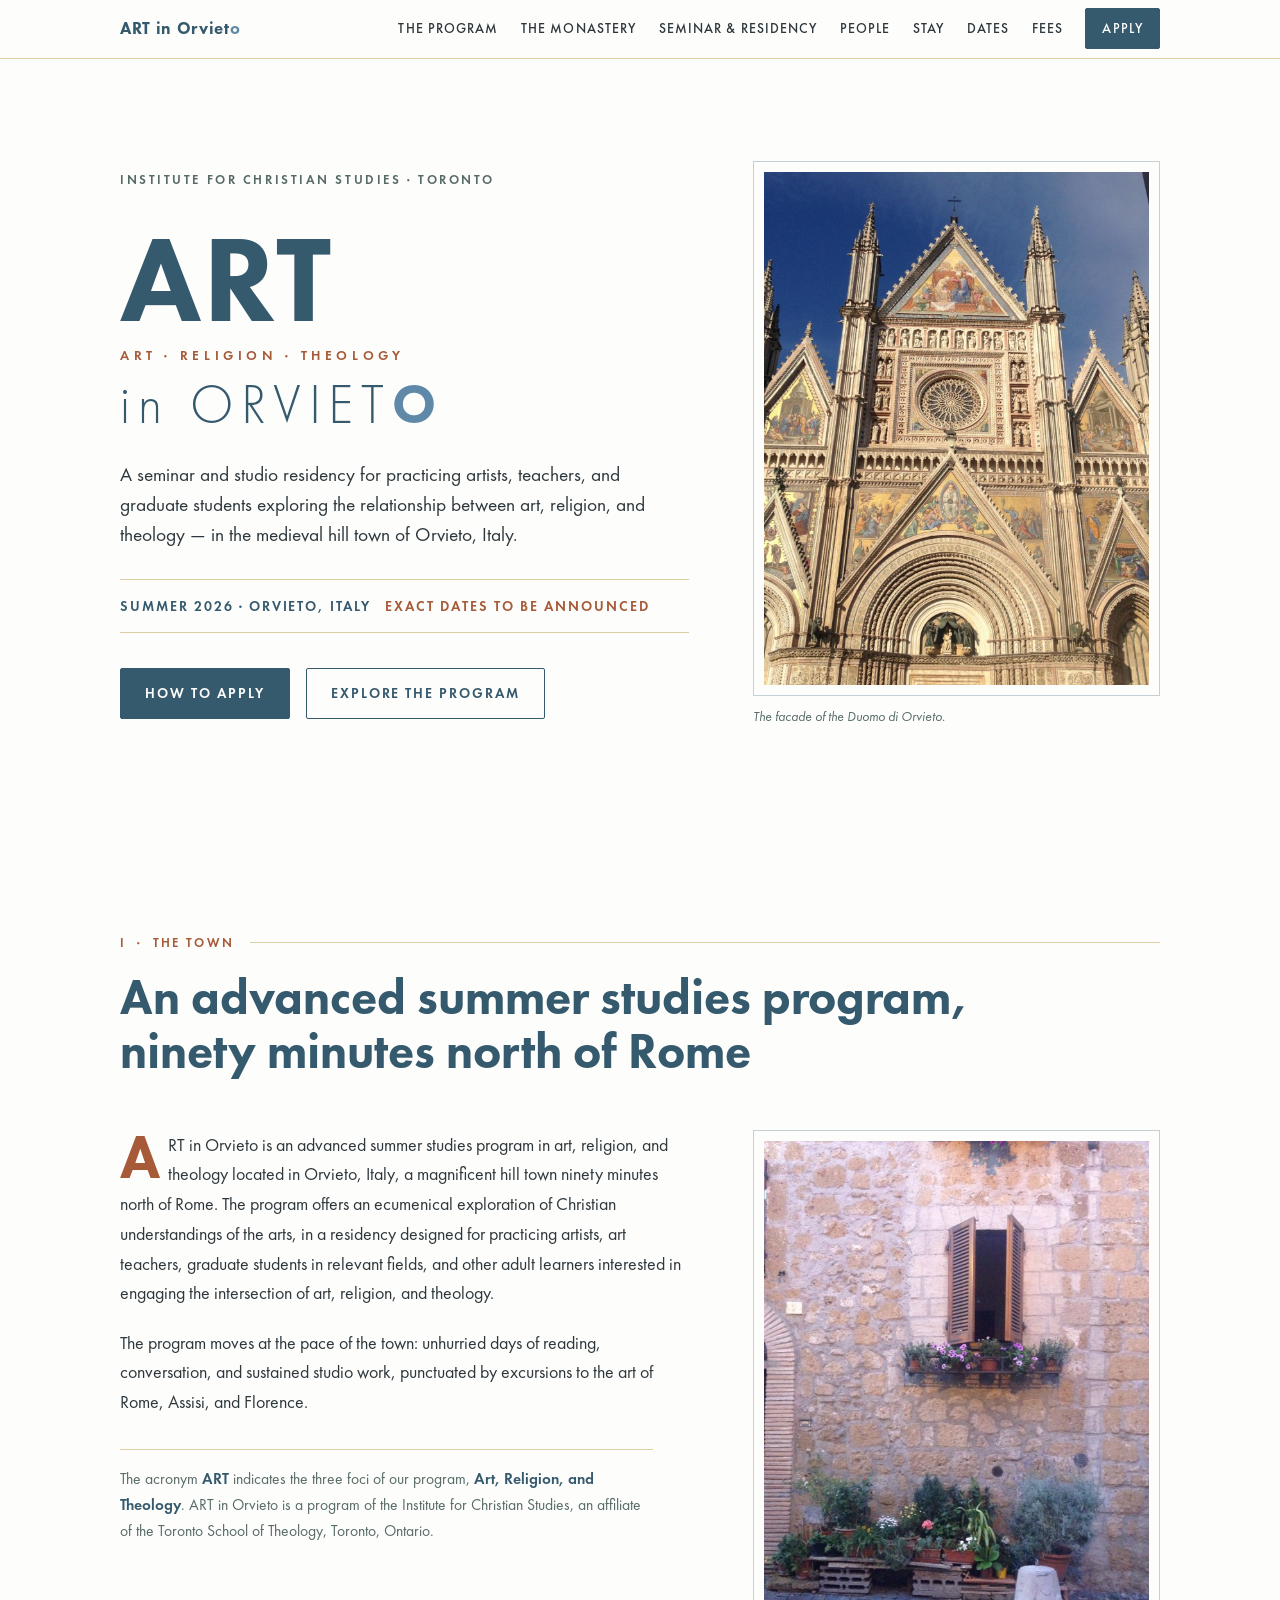
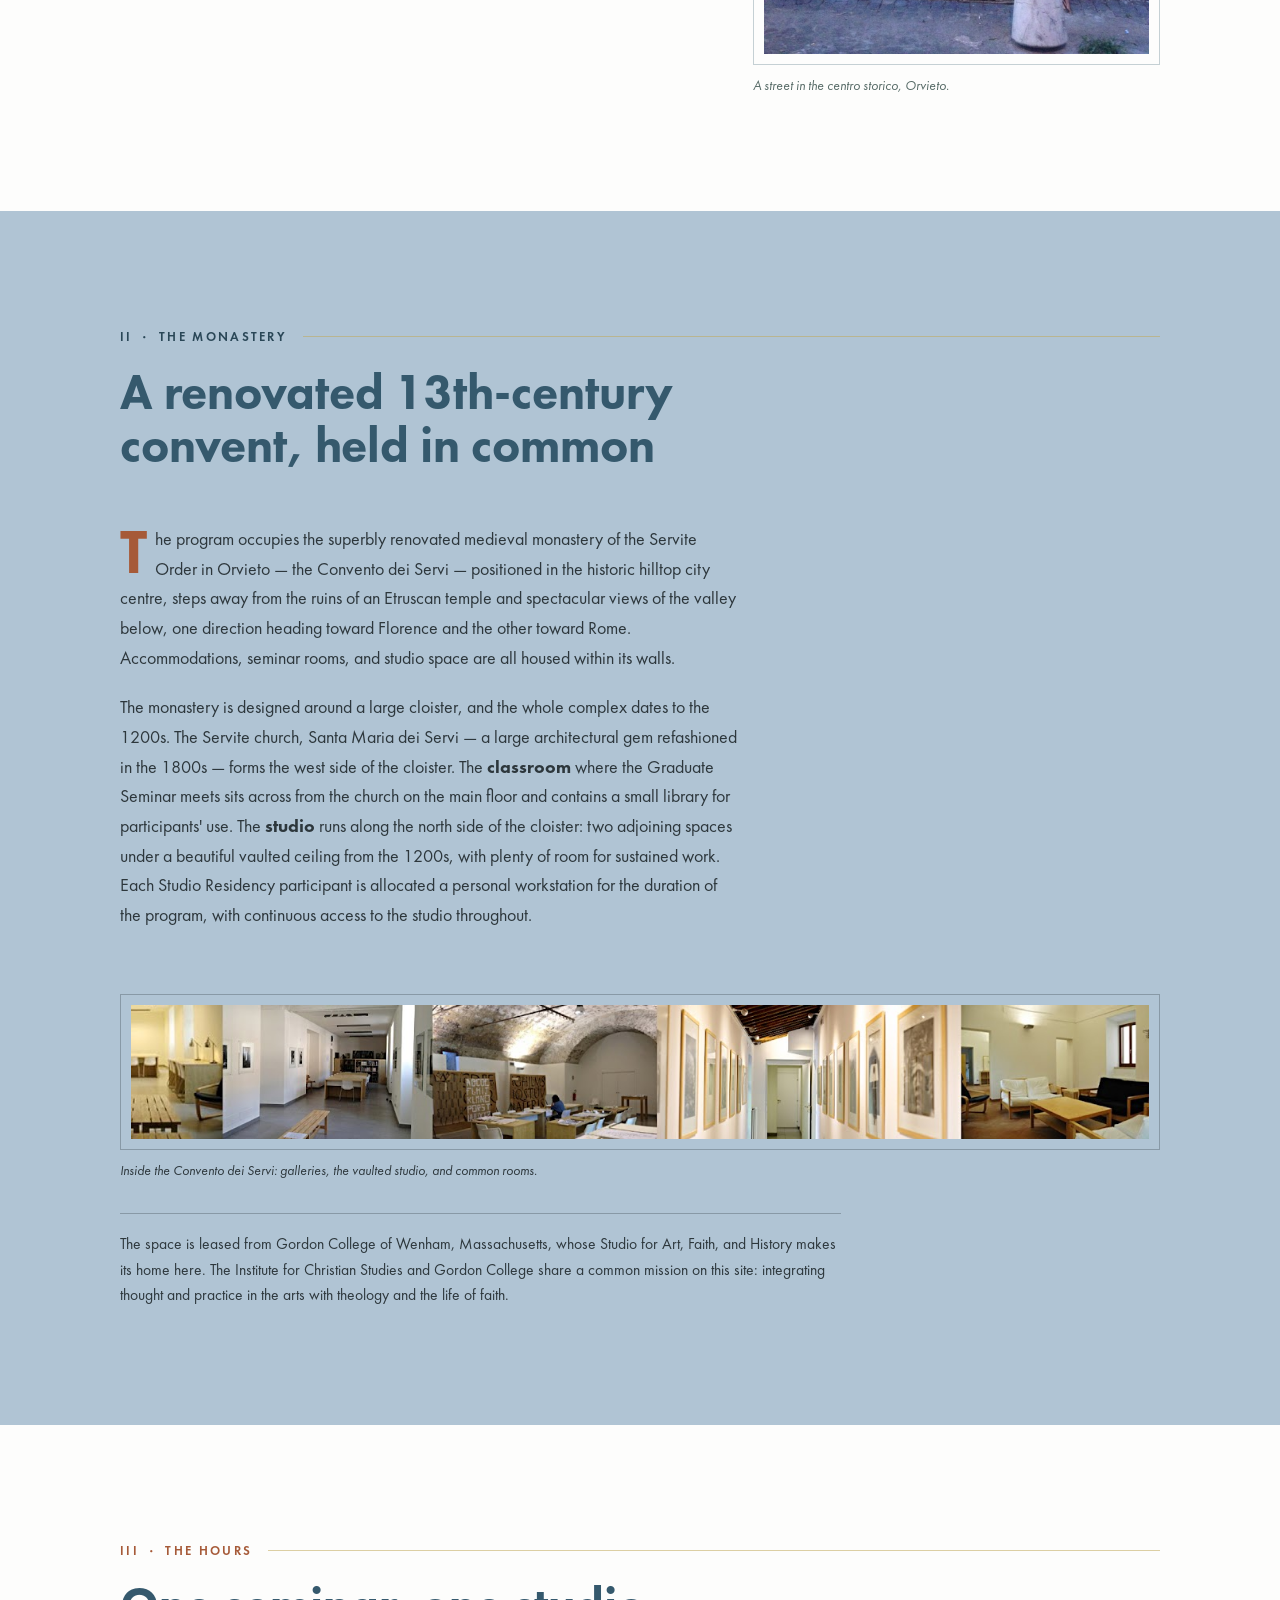
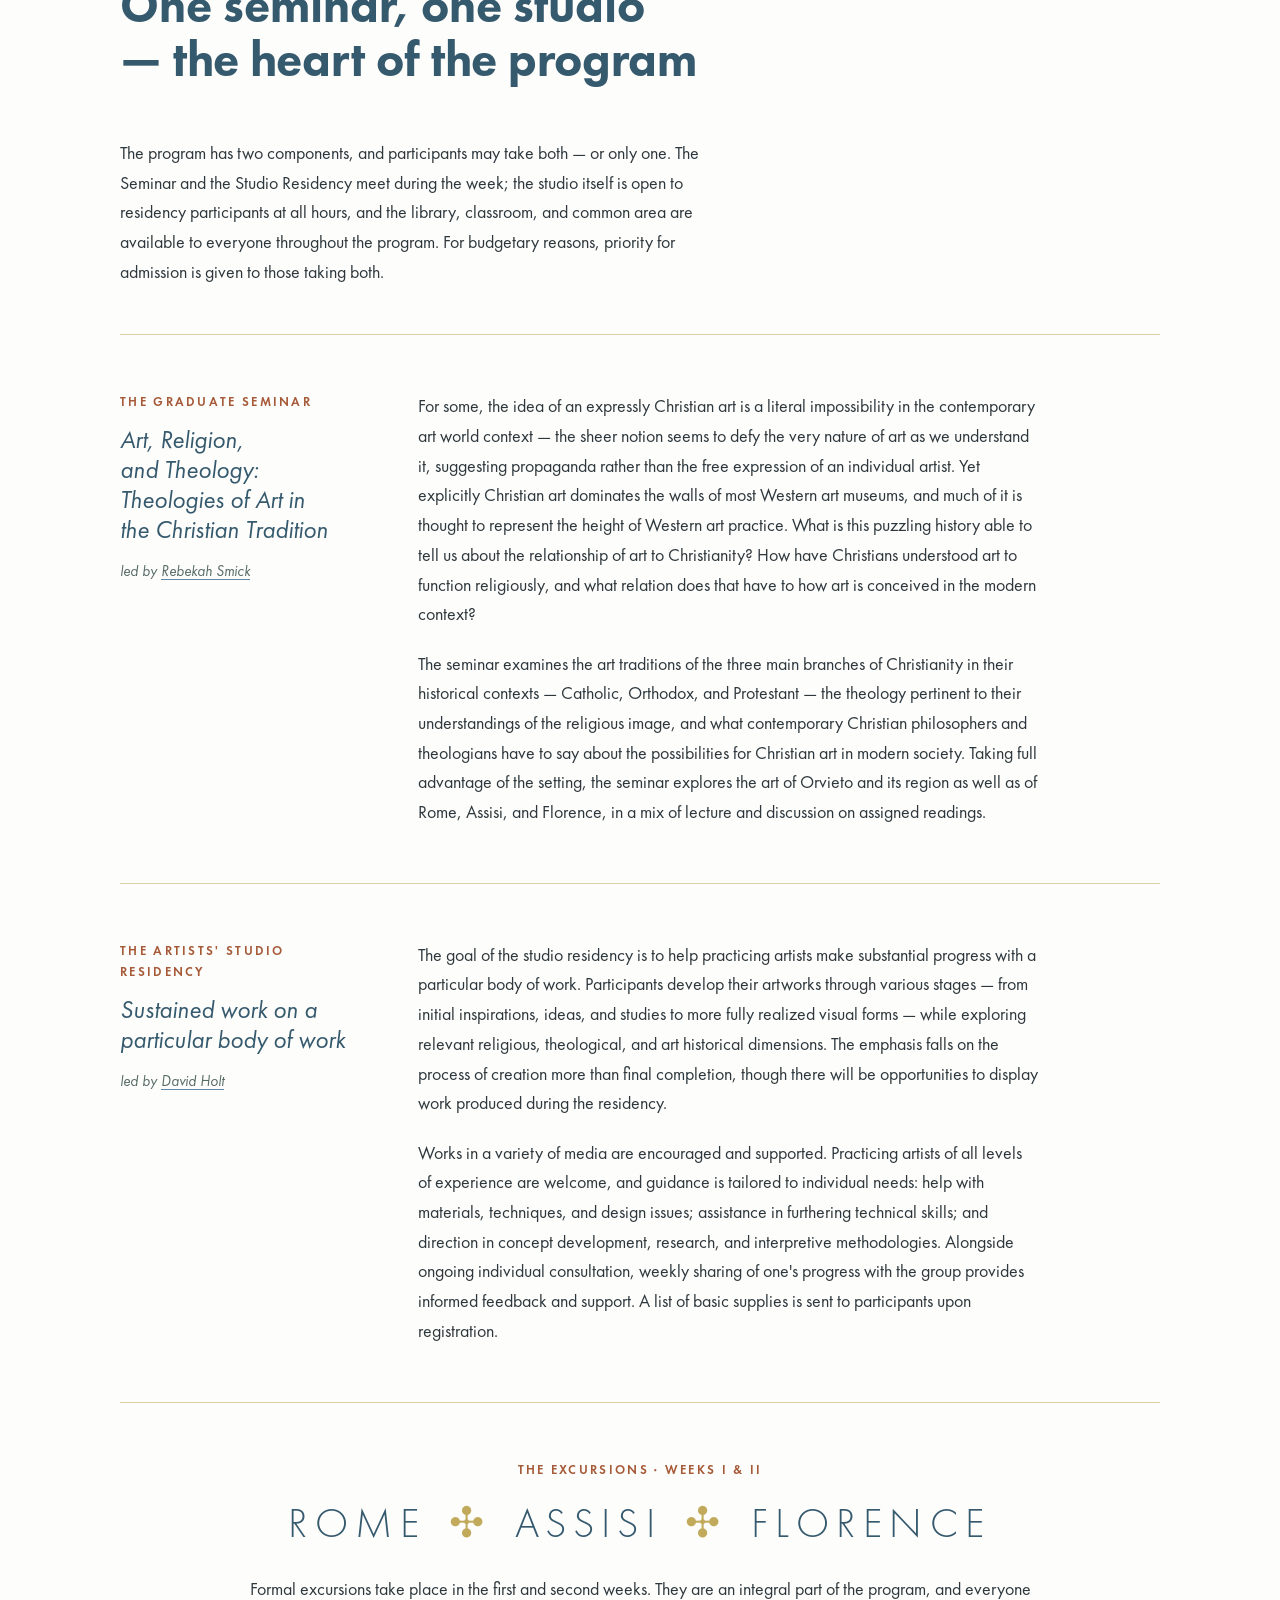
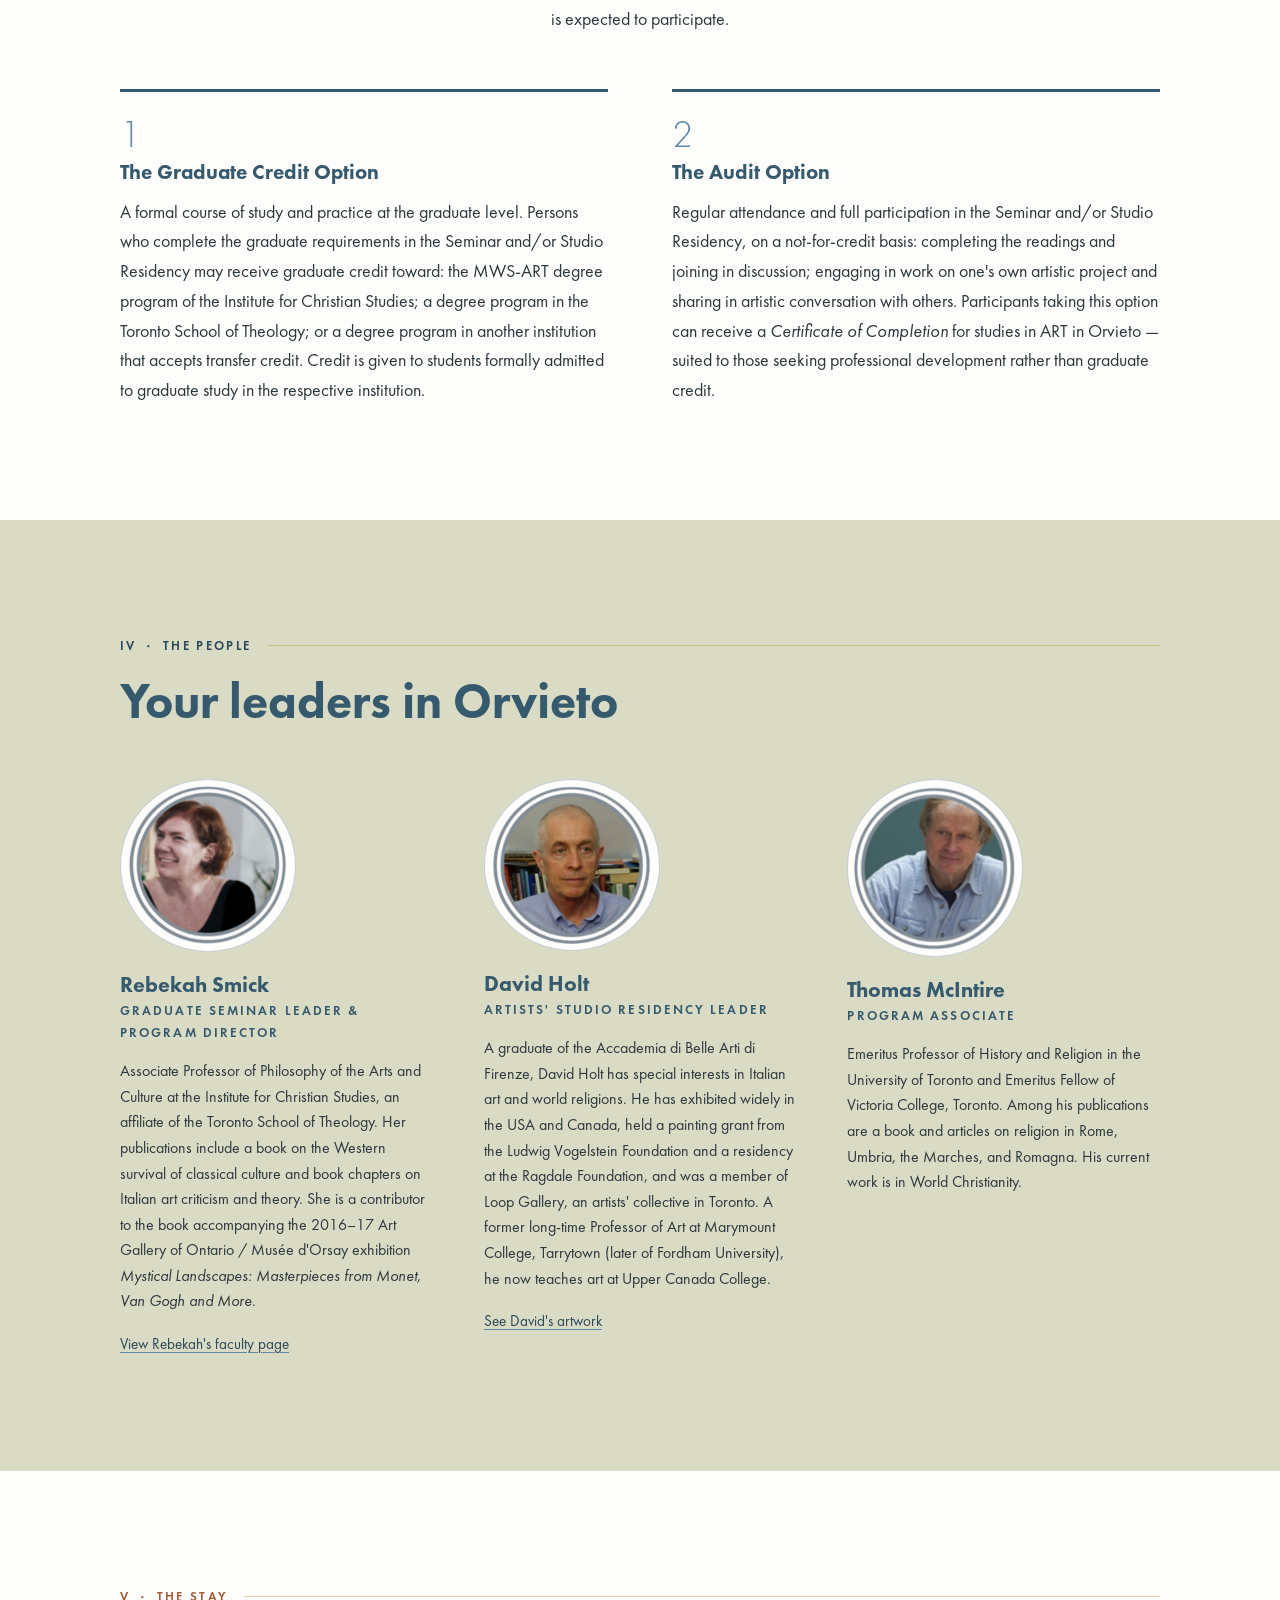
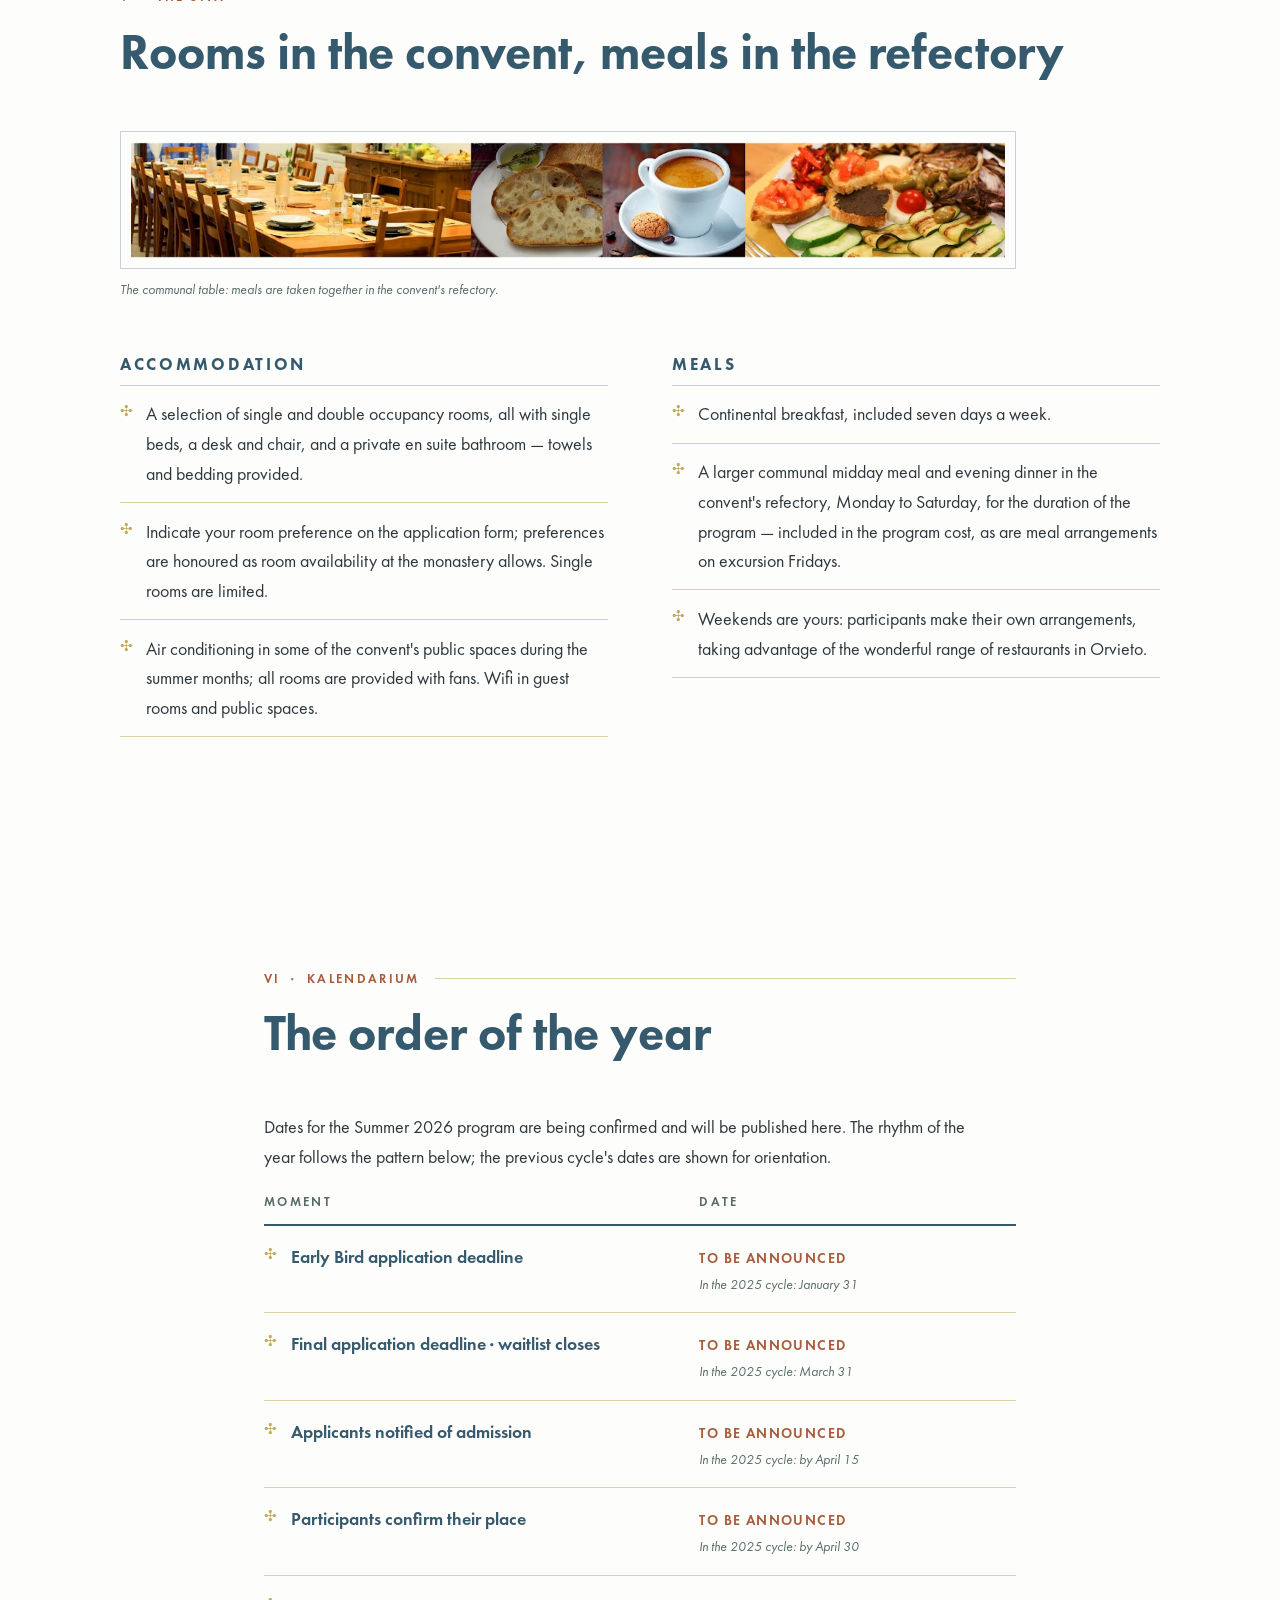
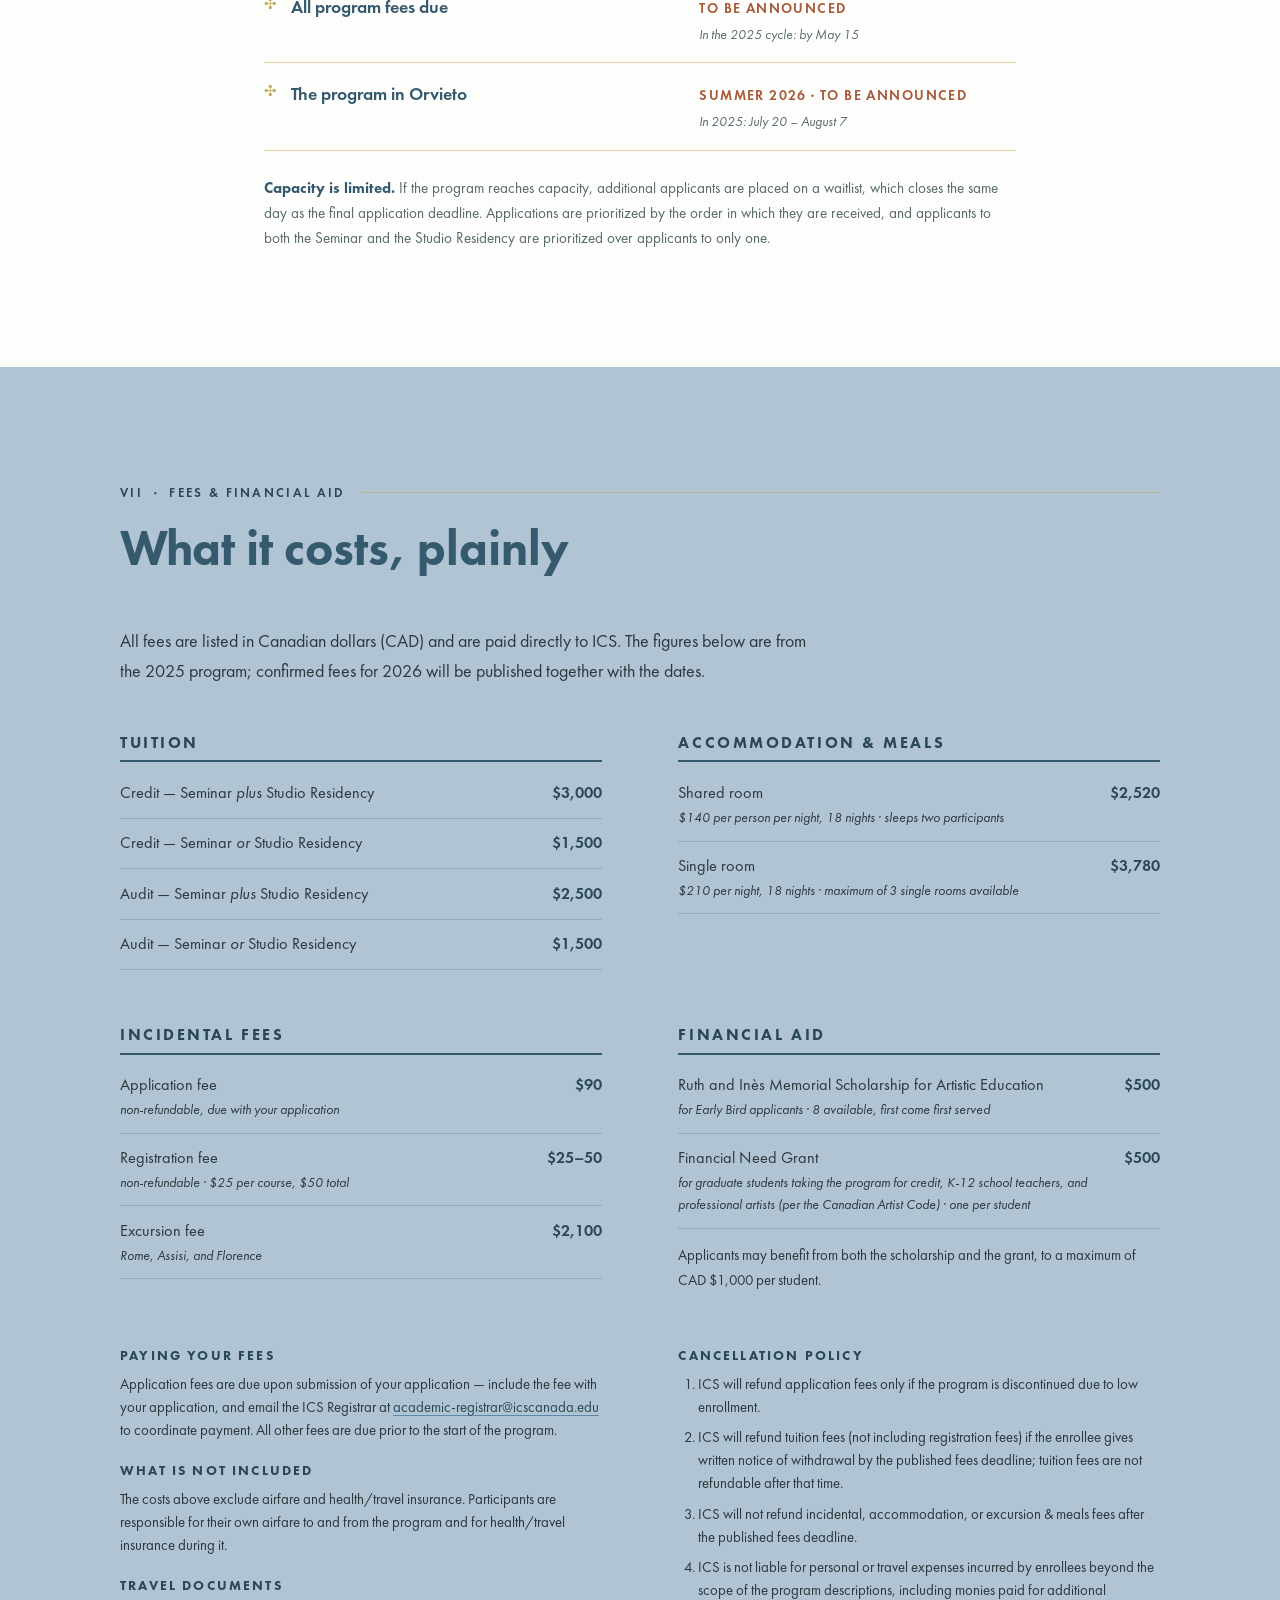
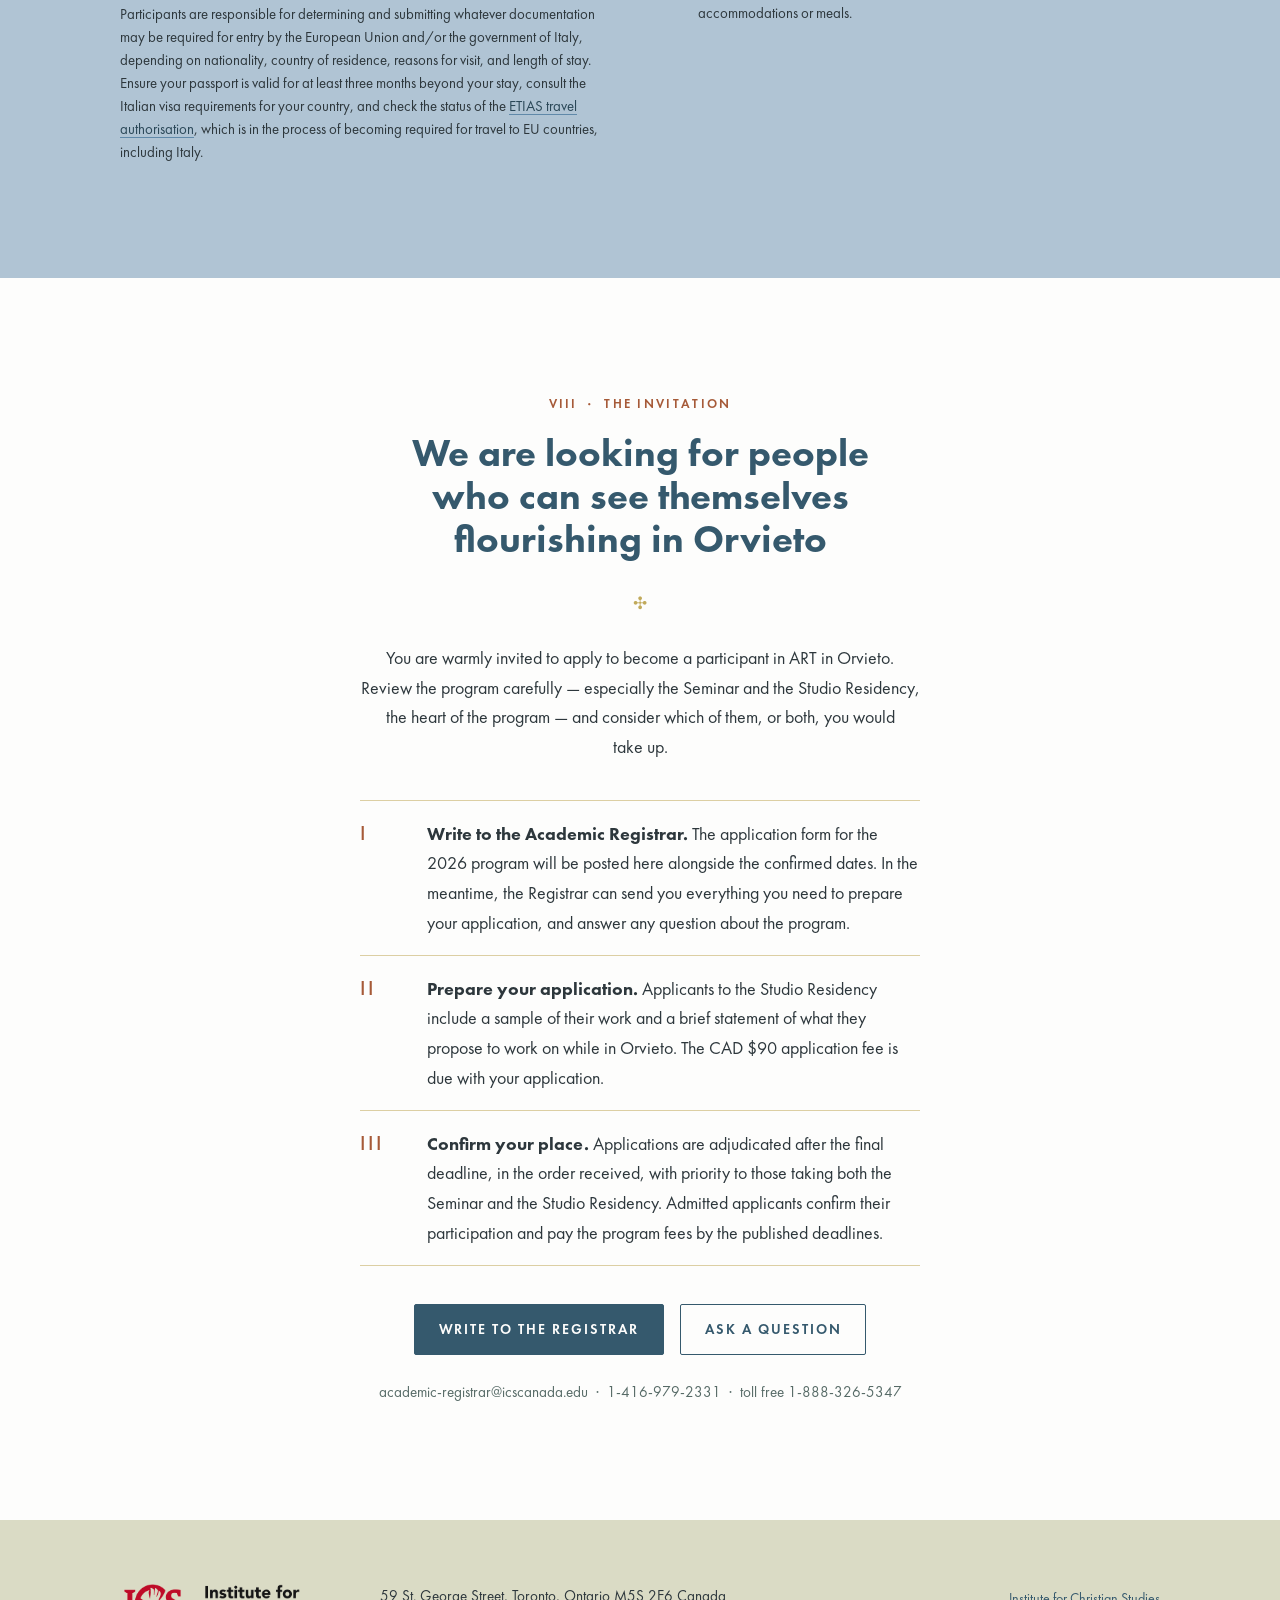
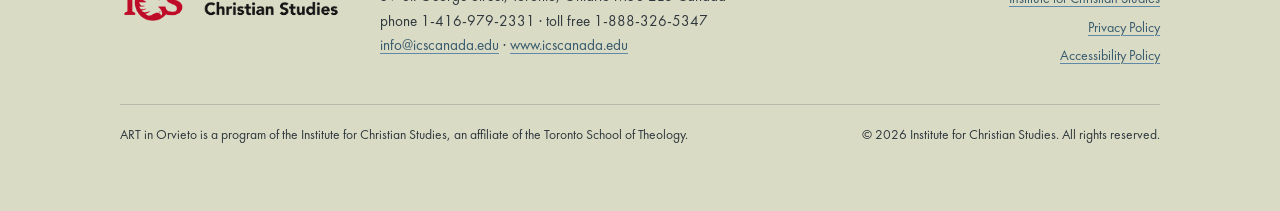
==== index.html @ 95f18997 "Minor Copy Changes" ====
<!doctype html>
<html lang="en">
<head>
<meta charset="utf-8">
<meta name="viewport" content="width=device-width, initial-scale=1">
<title>ART in Orvieto · Art, Religion &amp; Theology · Institute for Christian Studies</title>
<meta name="description" content="ART in Orvieto is an advanced summer studies program in art, religion, and theology — a seminar and studio residency in a 13th-century monastery in Orvieto, Italy. A program of the Institute for Christian Studies, Toronto.">
<link rel="icon" href="data:image/svg+xml,%3Csvg xmlns='http://www.w3.org/2000/svg' viewBox='0 0 64 64'%3E%3Crect width='64' height='64' fill='%23FDFDFC'/%3E%3Ccircle cx='32' cy='32' r='19' fill='none' stroke='%236089A9' stroke-width='9'/%3E%3C/svg%3E">
<link rel="stylesheet" href="styles.css">
</head>
<body>
<a class="skip-link" href="#main">Skip to main content</a>

<header class="site-head">
  <div class="container">
    <a class="brand" href="#top">ART in Orviet<span class="o">o</span></a>
    <button class="nav-toggle" aria-expanded="false" aria-controls="site-nav">Menu</button>
    <nav class="site-nav" id="site-nav" aria-label="Sections">
      <a href="#town">The Program</a>
      <a href="#monastery">The Monastery</a>
      <a href="#hours">Seminar &amp; Residency</a>
      <a href="#people">People</a>
      <a href="#stay">Stay</a>
      <a href="#kalendarium">Dates</a>
      <a href="#fees">Fees</a>
      <a class="btn btn-solid btn-small" href="#apply">Apply</a>
    </nav>
  </div>
</header>

<main id="main">

<!-- ══ I · THE APPROACH ══════════════════════════════════════════════════ -->
<section class="hero" id="top">
  <div class="container hero-grid">
    <div>
      <span class="kicker">Institute for Christian Studies · Toronto</span>
      <h1 class="wordmark">
        <span class="wm-art">ART</span>
        <span class="wm-expansion">Art · Religion · Theology</span>
        <span class="wm-line2">in ORVIET<span class="o">O</span></span>
      </h1>
      <p class="hero-lede">A seminar and studio residency for practicing artists, teachers, and graduate students exploring the relationship between art, religion, and theology — in the medieval hill town of Orvieto, Italy.</p>
      <!-- MAINTAINERS: when 2026 dates are confirmed, replace the line below,
           e.g. "Summer 2026 · July 19 – August 6 · Orvieto, Italy" -->
      <p class="hero-dates"><span>Summer 2026 · Orvieto, Italy</span> <span class="tba">Exact dates to be announced</span></p>
      <div class="hero-actions">
        <a class="btn btn-solid" href="#apply">How to apply</a>
        <a class="btn btn-outline" href="#town">Explore the program</a>
      </div>
    </div>
    <figure class="plate hero-plate reveal">
      <div class="plate-frame"><img src="assets/duomo.jpg" alt="The ornate Gothic facade of the Duomo di Orvieto against a blue sky, with golden mosaics and rose window" width="600" height="800" fetchpriority="high"></div>
      <figcaption>The facade of the Duomo di Orvieto.</figcaption>
    </figure>
  </div>
</section>

<!-- ══ II · THE TOWN ═════════════════════════════════════════════════════ -->
<section class="section" id="town">
  <div class="container">
    <header class="threshold">
      <span class="rubric">I &nbsp;·&nbsp; The Town</span>
      <h2>An advanced summer studies program, ninety minutes north of Rome</h2>
    </header>
    <div class="two-col">
      <div class="prose">
        <p class="versal">ART in Orvieto is an advanced summer studies program in art, religion, and theology located in Orvieto, Italy, a magnificent hill town ninety minutes north of Rome. The program offers an ecumenical exploration of Christian understandings of the arts, in a residency designed for practicing artists, art teachers, graduate students in relevant fields, and other adult learners interested in engaging the intersection of art, religion, and theology.</p>
        <p>The program moves at the pace of the town: unhurried days of reading, conversation, and sustained studio work, punctuated by excursions to the art of Rome, Assisi, and Florence.</p>
        <p class="aside-note">The acronym <strong>ART</strong> indicates the three foci of our program, <strong>Art, Religion, and Theology</strong>. ART in Orvieto is a program of the Institute for Christian Studies, an affiliate of the Toronto School of Theology, Toronto, Ontario.</p>
      </div>
      <figure class="plate reveal">
        <div class="plate-frame"><img src="assets/street.jpg" alt="A stone house wall in Orvieto with wooden shutters open above a window box of petunias and a cluster of potted plants at street level" width="600" height="800" loading="lazy"></div>
        <figcaption>A street in the centro storico, Orvieto.</figcaption>
      </figure>
    </div>
  </div>
</section>

<!-- ══ III · THE MONASTERY ═══════════════════════════════════════════════ -->
<section class="section section-tint-blue on-tint" id="monastery">
  <div class="container">
    <header class="threshold">
      <span class="rubric">II &nbsp;·&nbsp; The Monastery</span>
      <h2>A renovated 13th-century convent, held in common</h2>
    </header>
    <div class="prose">
      <p class="versal">The program occupies the superbly renovated medieval monastery of the Servite Order in Orvieto — the Convento dei Servi — positioned in the historic hilltop city centre, steps away from the ruins of an Etruscan temple and spectacular views of the valley below, one direction heading toward Florence and the other toward Rome. Accommodations, seminar rooms, and studio space are all housed within its walls.</p>
      <p>The monastery is designed around a large cloister, and the whole complex dates to the 1200s. The Servite church, Santa Maria dei Servi — a large architectural gem refashioned in the 1800s — forms the west side of the cloister. The <strong>classroom</strong> where the Graduate Seminar meets sits across from the church on the main floor and contains a small library for participants' use. The <strong>studio</strong> runs along the north side of the cloister: two adjoining spaces under a beautiful vaulted ceiling from the 1200s, with plenty of room for sustained work. Each Studio Residency participant is allocated a personal workstation for the duration of the program, with continuous access to the studio throughout.</p>
    </div>
    <figure class="plate reveal" style="margin-top: clamp(2.5rem, 5vw, 4rem);">
      <div class="plate-frame"><img src="assets/monastery-strip.jpg" alt="Five interior views of the renovated monastery: white galleries with framed prints, a vaulted stone workroom with worktables, a corridor of framed artwork, and a sitting room" width="1280" height="150" loading="lazy"></div>
      <figcaption>Inside the Convento dei Servi: galleries, the vaulted studio, and common rooms.</figcaption>
    </figure>
    <p class="aside-note" style="max-width: 46em;">The space is leased from Gordon College of Wenham, Massachusetts, whose Studio for Art, Faith, and History makes its home here. The Institute for Christian Studies and Gordon College share a common mission on this site: integrating thought and practice in the arts with theology and the life of faith.</p>
  </div>
</section>

<!-- ══ IV · THE HOURS ════════════════════════════════════════════════════ -->
<section class="section" id="hours">
  <div class="container">
    <header class="threshold">
      <span class="rubric">III &nbsp;·&nbsp; The Hours</span>
      <h2>One seminar, one studio — the heart of the program</h2>
    </header>
    <div class="prose" style="margin-bottom: clamp(2rem, 4vw, 3rem);">
      <p>The program has two components, and participants may take both — or only one. The Seminar and the Studio Residency meet during the week; the studio itself is open to residency participants at all hours, and the library, classroom, and common area are available to everyone throughout the program. For budgetary reasons, priority for admission is given to those taking both.</p>
    </div>

    <article class="office reveal">
      <div class="office-side">
        <span class="rubric">The Graduate Seminar</span>
        <h3 class="office-title">Art, Religion, and Theology: Theologies of Art in the Christian Tradition</h3>
        <p class="leader">led by <a href="#people">Rebekah Smick</a></p>
      </div>
      <div class="office-body">
        <p>For some, the idea of an expressly Christian art is a literal impossibility in the contemporary art world context — the sheer notion seems to defy the very nature of art as we understand it, suggesting propaganda rather than the free expression of an individual artist. Yet explicitly Christian art dominates the walls of most Western art museums, and much of it is thought to represent the height of Western art practice. What is this puzzling history able to tell us about the relationship of art to Christianity? How have Christians understood art to function religiously, and what relation does that have to how art is conceived in the modern context?</p>
        <p>The seminar examines the art traditions of the three main branches of Christianity in their historical contexts — Catholic, Orthodox, and Protestant — the theology pertinent to their understandings of the religious image, and what contemporary Christian philosophers and theologians have to say about the possibilities for Christian art in modern society. Taking full advantage of the setting, the seminar explores the art of Orvieto and its region as well as of Rome, Assisi, and Florence, in a mix of lecture and discussion on assigned readings.</p>
      </div>
    </article>

    <article class="office reveal">
      <div class="office-side">
        <span class="rubric">The Artists' Studio Residency</span>
        <h3 class="office-title">Sustained work on a particular body of work</h3>
        <p class="leader">led by <a href="#people">David Holt</a></p>
      </div>
      <div class="office-body">
        <p>The goal of the studio residency is to help practicing artists make substantial progress with a particular body of work. Participants develop their artworks through various stages — from initial inspirations, ideas, and studies to more fully realized visual forms — while exploring relevant religious, theological, and art historical dimensions. The emphasis falls on the process of creation more than final completion, though there will be opportunities to display work produced during the residency.</p>
        <p>Works in a variety of media are encouraged and supported. Practicing artists of all levels of experience are welcome, and guidance is tailored to individual needs: help with materials, techniques, and design issues; assistance in furthering technical skills; and direction in concept development, research, and interpretive methodologies. Alongside ongoing individual consultation, weekly sharing of one's progress with the group provides informed feedback and support. A list of basic supplies is sent to participants upon registration.</p>
      </div>
    </article>

    <div class="excursions reveal">
      <span class="rubric">The Excursions · Weeks I &amp; II</span>
      <p class="excursion-cities">Rome<span class="sep">✣</span>Assisi<span class="sep">✣</span>Florence</p>
      <p>Formal excursions take place in the first and second weeks. They are an integral part of the program, and everyone is expected to participate.</p>
    </div>

    <div class="options">
      <div class="option reveal">
        <span class="num" aria-hidden="true">1</span>
        <h3>The Graduate Credit Option</h3>
        <p>A formal course of study and practice at the graduate level. Persons who complete the graduate requirements in the Seminar and/or Studio Residency may receive graduate credit toward: the MWS-ART degree program of the Institute for Christian Studies; a degree program in the Toronto School of Theology; or a degree program in another institution that accepts transfer credit. Credit is given to students formally admitted to graduate study in the respective institution.</p>
      </div>
      <div class="option reveal">
        <span class="num" aria-hidden="true">2</span>
        <h3>The Audit Option</h3>
        <p>Regular attendance and full participation in the Seminar and/or Studio Residency, on a not-for-credit basis: completing the readings and joining in discussion; engaging in work on one's own artistic project and sharing in artistic conversation with others. Participants taking this option can receive a <em>Certificate of Completion</em> for studies in ART in Orvieto — suited to those seeking professional development rather than graduate credit.</p>
      </div>
    </div>
  </div>
</section>

<!-- ══ V · THE PEOPLE ════════════════════════════════════════════════════ -->
<section class="section section-tint-warm on-tint" id="people">
  <div class="container">
    <header class="threshold">
      <span class="rubric">IV &nbsp;·&nbsp; The People</span>
      <h2>Your leaders in Orvieto</h2>
    </header>
    <div class="people">
      <div class="person reveal">
        <img src="assets/rebekah-smick.jpg" alt="Portrait of Rebekah Smick" width="401" height="401" loading="lazy">
        <h3>Rebekah Smick</h3>
        <span class="role">Graduate Seminar Leader &amp; Program Director</span>
        <p>Associate Professor of Philosophy of the Arts and Culture at the Institute for Christian Studies, an affiliate of the Toronto School of Theology. Her publications include a book on the Western survival of classical culture and book chapters on Italian art criticism and theory. She is a contributor to the book accompanying the 2016–17 Art Gallery of Ontario / Musée d'Orsay exhibition <em>Mystical Landscapes: Masterpieces from Monet, Van Gogh and More</em>.</p>
        <p class="more"><a href="https://faculty.icscanada.edu/rsmick" rel="external">View Rebekah's faculty page</a></p>
      </div>
      <div class="person reveal">
        <img src="assets/david-holt.jpg" alt="Portrait of David Holt" width="401" height="401" loading="lazy">
        <h3>David Holt</h3>
        <span class="role">Artists' Studio Residency Leader</span>
        <p>A graduate of the Accademia di Belle Arti di Firenze, David Holt has special interests in Italian art and world religions. He has exhibited widely in the USA and Canada, held a painting grant from the Ludwig Vogelstein Foundation and a residency at the Ragdale Foundation, and was a member of Loop Gallery, an artists' collective in Toronto. A former long-time Professor of Art at Marymount College, Tarrytown (later of Fordham University), he now teaches art at Upper Canada College.</p>
        <p class="more"><a href="https://sites.google.com/site/davidholtpaintings/" rel="external">See David's artwork</a></p>
      </div>
      <div class="person reveal">
        <img src="assets/thomas-mcintire.jpg" alt="Portrait of Thomas McIntire" width="401" height="401" loading="lazy">
        <h3>Thomas McIntire</h3>
        <span class="role">Program Associate</span>
        <p>Emeritus Professor of History and Religion in the University of Toronto and Emeritus Fellow of Victoria College, Toronto. Among his publications are a book and articles on religion in Rome, Umbria, the Marches, and Romagna. His current work is in World Christianity.</p>
      </div>
    </div>
  </div>
</section>

<!-- ══ VI · THE STAY ═════════════════════════════════════════════════════ -->
<section class="section" id="stay">
  <div class="container">
    <header class="threshold">
      <span class="rubric">V &nbsp;·&nbsp; The Stay</span>
      <h2>Rooms in the convent, meals in the refectory</h2>
    </header>
    <figure class="plate reveal stay-plate">
      <div class="plate-frame"><img src="assets/meals-strip.jpg" alt="A long communal dining table set for a meal, fresh Italian bread, an espresso with an amaretto biscuit, and a plate of bruschetta and grilled vegetables" width="1280" height="164" loading="lazy"></div>
      <figcaption>The communal table: meals are taken together in the convent's refectory.</figcaption>
    </figure>
    <div class="stay-cols">
      <div>
        <h3 class="list-head">Accommodation</h3>
        <ul class="ruled-list">
          <li>A selection of single and double occupancy rooms, all with single beds, a desk and chair, and a private en suite bathroom — towels and bedding provided.</li>
          <li>Indicate your room preference on the application form; preferences are honoured as room availability at the monastery allows. Single rooms are limited.</li>
          <li>Air conditioning in some of the convent's public spaces during the summer months; all rooms are provided with fans. Wifi in guest rooms and public spaces.</li>
        </ul>
      </div>
      <div>
        <h3 class="list-head">Meals</h3>
        <ul class="ruled-list">
          <li>Continental breakfast, included seven days a week.</li>
          <li>A larger communal midday meal and evening dinner in the convent's refectory, Monday to Saturday, for the duration of the program — included in the program cost, as are meal arrangements on excursion Fridays.</li>
          <li>Weekends are yours: participants make their own arrangements, taking advantage of the wonderful range of restaurants in Orvieto.</li>
        </ul>
      </div>
    </div>
  </div>
</section>

<!-- ══ VII · KALENDARIUM ═════════════════════════════════════════════════ -->
<section class="section" id="kalendarium">
  <div class="container kalendarium">
    <header class="threshold">
      <span class="rubric">VI &nbsp;·&nbsp; Kalendarium</span>
      <h2>The order of the year</h2>
    </header>
    <p style="max-width: 44rem;">Dates for the Summer 2026 program are being confirmed and will be published here. The rhythm of the year follows the pattern below; the previous cycle's dates are shown for orientation.</p>
    <!-- MAINTAINERS: when 2026 dates are confirmed, replace each
         "To be announced" with the real date and delete the "(2025: ...)" lines. -->
    <table class="kal-table">
      <thead>
        <tr><th scope="col">Moment</th><th scope="col">Date</th></tr>
      </thead>
      <tbody>
        <tr>
          <td>Early Bird application deadline</td>
          <td><span class="tba">To be announced</span><span class="was">In the 2025 cycle: January 31</span></td>
        </tr>
        <tr>
          <td>Final application deadline · waitlist closes</td>
          <td><span class="tba">To be announced</span><span class="was">In the 2025 cycle: March 31</span></td>
        </tr>
        <tr>
          <td>Applicants notified of admission</td>
          <td><span class="tba">To be announced</span><span class="was">In the 2025 cycle: by April 15</span></td>
        </tr>
        <tr>
          <td>Participants confirm their place</td>
          <td><span class="tba">To be announced</span><span class="was">In the 2025 cycle: by April 30</span></td>
        </tr>
        <tr>
          <td>All program fees due</td>
          <td><span class="tba">To be announced</span><span class="was">In the 2025 cycle: by May 15</span></td>
        </tr>
        <tr>
          <td>The program in Orvieto</td>
          <td><span class="tba">Summer 2026 · to be announced</span><span class="was">In 2025: July 20 – August 7</span></td>
        </tr>
      </tbody>
    </table>
    <p class="kal-note"><strong>Capacity is limited.</strong> If the program reaches capacity, additional applicants are placed on a waitlist, which closes the same day as the final application deadline. Applications are prioritized by the order in which they are received, and applicants to both the Seminar and the Studio Residency are prioritized over applicants to only one.</p>
  </div>
</section>

<!-- ══ VIII · FEES ═══════════════════════════════════════════════════════ -->
<section class="section section-tint-blue on-tint" id="fees">
  <div class="container">
    <header class="threshold">
      <span class="rubric">VII &nbsp;·&nbsp; Fees &amp; Financial Aid</span>
      <h2>What it costs, plainly</h2>
    </header>
    <p style="max-width: 44rem; margin-bottom: clamp(2rem, 4vw, 3rem);">All fees are listed in Canadian dollars (CAD) and are paid directly to ICS. The figures below are from the 2025 program; confirmed fees for 2026 will be published together with the dates.</p>
    <!-- MAINTAINERS: 2025 figures below — update alongside the 2026 dates. -->
    <div class="fees-groups">
      <div class="fee-group reveal">
        <h3>Tuition</h3>
        <table class="fee-table">
          <tr><td>Credit — Seminar <em>plus</em> Studio Residency</td><td>$3,000</td></tr>
          <tr><td>Credit — Seminar <em>or</em> Studio Residency</td><td>$1,500</td></tr>
          <tr><td>Audit — Seminar <em>plus</em> Studio Residency</td><td>$2,500</td></tr>
          <tr><td>Audit — Seminar <em>or</em> Studio Residency</td><td>$1,500</td></tr>
        </table>
      </div>
      <div class="fee-group reveal">
        <h3>Accommodation &amp; Meals</h3>
        <table class="fee-table">
          <tr><td>Shared room <span class="fee-sub">$140 per person per night, 18 nights · sleeps two participants</span></td><td>$2,520</td></tr>
          <tr><td>Single room <span class="fee-sub">$210 per night, 18 nights · maximum of 3 single rooms available</span></td><td>$3,780</td></tr>
        </table>
      </div>
      <div class="fee-group reveal">
        <h3>Incidental Fees</h3>
        <table class="fee-table">
          <tr><td>Application fee <span class="fee-sub">non-refundable, due with your application</span></td><td>$90</td></tr>
          <tr><td>Registration fee <span class="fee-sub">non-refundable · $25 per course, $50 total</span></td><td>$25–50</td></tr>
          <tr><td>Excursion fee <span class="fee-sub">Rome, Assisi, and Florence</span></td><td>$2,100</td></tr>
        </table>
      </div>
      <div class="fee-group reveal">
        <h3>Financial Aid</h3>
        <table class="fee-table">
          <tr><td>Ruth and Inès Memorial Scholarship for Artistic Education <span class="fee-sub">for Early Bird applicants · 8 available, first come first served</span></td><td>$500</td></tr>
          <tr><td>Financial Need Grant <span class="fee-sub">for graduate students taking the program for credit, K-12 school teachers, and professional artists (per the Canadian Artist Code) · one per student</span></td><td>$500</td></tr>
        </table>
        <p style="font-size: 0.93rem; margin-top: 0.9rem;">Applicants may benefit from both the scholarship and the grant, to a maximum of CAD $1,000 per student.</p>
      </div>
    </div>
    <div class="fees-fineprint">
      <div>
        <h3>Paying your fees</h3>
        <p>Application fees are due upon submission of your application — include the fee with your application, and email the ICS Registrar at <a href="mailto:academic-registrar@icscanada.edu">academic&#8209;registrar@icscanada.edu</a> to coordinate payment. All other fees are due prior to the start of the program.</p>
      </div>
      <div>
        <h3>What is not included</h3>
        <p>The costs above exclude airfare and health/travel insurance. Participants are responsible for their own airfare to and from the program and for health/travel insurance during it.</p>
      </div>
      <div>
        <h3>Travel documents</h3>
        <p>Participants are responsible for determining and submitting whatever documentation may be required for entry by the European Union and/or the government of Italy, depending on nationality, country of residence, reasons for visit, and length of stay. Ensure your passport is valid for at least three months beyond your stay, consult the Italian visa requirements for your country, and check the status of the <a href="https://travel-europe.europa.eu/etias_en" rel="external">ETIAS travel authorisation</a>, which is in the process of becoming required for travel to EU countries, including Italy.</p>
      </div>
      <div>
        <h3>Cancellation policy</h3>
        <ol>
          <li>ICS will refund application fees only if the program is discontinued due to low enrollment.</li>
          <li>ICS will refund tuition fees (not including registration fees) if the enrollee gives written notice of withdrawal by the published fees deadline; tuition fees are not refundable after that time.</li>
          <li>ICS will not refund incidental, accommodation, or excursion &amp; meals fees after the published fees deadline.</li>
          <li>ICS is not liable for personal or travel expenses incurred by enrollees beyond the scope of the program descriptions, including monies paid for additional accommodations or meals.</li>
        </ol>
      </div>
    </div>
  </div>
</section>

<!-- ══ IX · THE INVITATION (innermost) ═══════════════════════════════════ -->
<section class="section apply" id="apply">
  <div class="container inner">
    <header class="threshold">
      <span class="rubric">VIII &nbsp;·&nbsp; The Invitation</span>
      <h2>We are looking for people who can see themselves flourishing in Orvieto</h2>
    </header>
    <p class="apply-ornament" aria-hidden="true">✣</p>
    <p>You are warmly invited to apply to become a participant in ART in Orvieto. Review the program carefully — especially the Seminar and the Studio Residency, the heart of the program — and consider which of them, or both, you would take up.</p>
    <ol class="apply-steps">
      <li><div><strong>Write to the Academic Registrar.</strong> The application form for the 2026 program will be posted here alongside the confirmed dates. In the meantime, the Registrar can send you everything you need to prepare your application, and answer any question about the program.</div></li>
      <li><div><strong>Prepare your application.</strong> Applicants to the Studio Residency include a sample of their work and a brief statement of what they propose to work on while in Orvieto. The CAD $90 application fee is due with your application.</div></li>
      <li><div><strong>Confirm your place.</strong> Applications are adjudicated after the final deadline, in the order received, with priority to those taking both the Seminar and the Studio Residency. Admitted applicants confirm their participation and pay the program fees by the published deadlines.</div></li>
    </ol>
    <div class="apply-actions">
      <a class="btn btn-solid" href="mailto:academic-registrar@icscanada.edu?subject=ART%20in%20Orvieto%20application">Write to the Registrar</a>
      <a class="btn btn-outline" href="mailto:info@icscanada.edu?subject=ART%20in%20Orvieto%20inquiry">Ask a question</a>
    </div>
    <p class="apply-contact">academic-registrar@icscanada.edu &nbsp;·&nbsp; 1-416-979-2331 &nbsp;·&nbsp; toll free 1-888-326-5347</p>
  </div>
</section>

</main>

<footer class="site-foot">
  <div class="container">
    <div class="foot-grid">
      <a href="https://www.icscanada.edu"><img src="assets/ics-logo.png" alt="Institute for Christian Studies" width="220" height="37"></a>
      <address class="foot-contact">
        59 St. George Street, Toronto, Ontario M5S 2E6 Canada<br>
        phone 1-416-979-2331 · toll free 1-888-326-5347<br>
        <a href="mailto:info@icscanada.edu">info@icscanada.edu</a> · <a href="https://www.icscanada.edu">www.icscanada.edu</a>
      </address>
      <nav class="foot-links" aria-label="Institute links">
        <a href="https://www.icscanada.edu">Institute for Christian Studies</a><br>
        <a href="https://www.icscanada.edu/about/privacy-policy">Privacy Policy</a><br>
        <a href="https://www.icscanada.edu/about/accessibility-policy">Accessibility Policy</a>
      </nav>
    </div>
    <div class="foot-legal">
      <span>ART in Orvieto is a program of the Institute for Christian Studies, an affiliate of the Toronto School of Theology.</span>
      <span>© 2026 Institute for Christian Studies. All rights reserved.</span>
    </div>
  </div>
</footer>

<script>
  // Mobile nav
  var toggle = document.querySelector('.nav-toggle');
  var nav = document.getElementById('site-nav');
  toggle.addEventListener('click', function () {
    var open = nav.classList.toggle('open');
    toggle.setAttribute('aria-expanded', open);
  });
  nav.addEventListener('click', function (e) {
    if (e.target.tagName === 'A') { nav.classList.remove('open'); toggle.setAttribute('aria-expanded', 'false'); }
  });
  // Threshold crossings: ink the rubric, draw the rule, lift the plates
  if (!window.matchMedia('(prefers-reduced-motion: reduce)').matches && 'IntersectionObserver' in window) {
    var io = new IntersectionObserver(function (entries) {
      entries.forEach(function (entry) {
        if (entry.isIntersecting) { entry.target.classList.add('seen'); io.unobserve(entry.target); }
      });
    }, { rootMargin: '0px 0px -8% 0px' });
    document.querySelectorAll('.threshold, .reveal').forEach(function (el) { io.observe(el); });
  } else {
    document.querySelectorAll('.threshold, .reveal').forEach(function (el) { el.classList.add('seen'); });
  }
</script>
</body>
</html>
---- styles.css ----
/* ART in Orvieto — a modern Book of Hours.
   Palette per Palette.txt (binding). Type: Futura PT, self-hosted.
   Maintainers: colors live in :root below; dates/fees live in index.html. */

/* ---------- Fonts ---------- */
@font-face { font-family: 'Futura PT'; src: url('fonts/futurapt-light.woff2') format('woff2'); font-weight: 300; font-style: normal; font-display: swap; }
@font-face { font-family: 'Futura PT'; src: url('fonts/futurapt-book.woff2') format('woff2'); font-weight: 400; font-style: normal; font-display: swap; }
@font-face { font-family: 'Futura PT'; src: url('fonts/futurapt-bookitalic.woff2') format('woff2'); font-weight: 400; font-style: italic; font-display: swap; }
@font-face { font-family: 'Futura PT'; src: url('fonts/futurapt-medium.woff2') format('woff2'); font-weight: 500; font-style: normal; font-display: swap; }
@font-face { font-family: 'Futura PT'; src: url('fonts/futurapt-demi.woff2') format('woff2'); font-weight: 600; font-style: normal; font-display: swap; }
@font-face { font-family: 'Futura PT'; src: url('fonts/futurapt-bold.woff2') format('woff2'); font-weight: 700; font-style: normal; font-display: swap; }

/* ---------- Tokens ---------- */
:root {
  --paper: #FDFDFC;
  --ink: #2D373C;
  --heading: #35596D;
  --primary: #6089A9;
  --field-blue: #B0C4D4;
  --field-warm: #DADBC5;
  --sage: #869B92;
  --sage-deep: #566A66;   /* sage darkened for small text on paper (contrast) */
  --heading-deep: #2A4757; /* heading darkened for small text on tinted fields (contrast) */
  --rubric: #A65A38;      /* rust — rubrication only */
  --gold: #C1AA5B;        /* gold — hairlines, ornament */
  --gold-rule: rgba(193, 170, 91, 0.55);
  --frame: rgba(53, 89, 109, 0.28);
  --measure: 62ch;
}

/* ---------- Reset & ground ---------- */
*, *::before, *::after { box-sizing: border-box; }
html { -webkit-text-size-adjust: 100%; }
@media (prefers-reduced-motion: no-preference) { html { scroll-behavior: smooth; } }
body {
  margin: 0;
  font-family: 'Futura PT', 'Century Gothic', 'Twentieth Century', Futura, 'Trebuchet MS', sans-serif;
  font-weight: 400;
  font-size: 1.125rem;
  line-height: 1.65;
  color: var(--ink);
  background: var(--paper);
}
img { max-width: 100%; height: auto; display: block; }
h1, h2, h3, h4 { color: var(--heading); line-height: 1.12; margin: 0 0 0.6em; text-wrap: balance; font-weight: 700; }
p { margin: 0 0 1.1em; }
p:last-child { margin-bottom: 0; }
a { color: var(--heading); text-decoration: underline; text-decoration-thickness: 1px; text-underline-offset: 3px; text-decoration-color: var(--primary); transition: color 160ms ease; }
a:hover { color: var(--rubric); }
:focus-visible { outline: 2px solid var(--primary); outline-offset: 3px; border-radius: 1px; }
.skip-link { position: absolute; left: -9999px; top: 0; background: var(--heading); color: var(--paper); padding: 0.6rem 1rem; z-index: 100; }
.skip-link:focus { left: 0.5rem; top: 0.5rem; }

.container { max-width: 1120px; margin-inline: auto; padding-inline: clamp(1.25rem, 4vw, 2.5rem); }
section[id] { scroll-margin-top: 3.6rem; }
.prose { max-width: var(--measure); }

/* ---------- Rubrics & thresholds ---------- */
.rubric {
  font-size: 0.8rem; font-weight: 600; letter-spacing: 0.18em; text-transform: uppercase;
  color: var(--rubric); display: block;
}
.threshold { margin-bottom: clamp(2rem, 5vw, 3.25rem); }
.threshold .rubric { display: flex; align-items: center; gap: 1rem; margin-bottom: 1.1rem; }
.threshold .rubric::after { content: ""; flex: 1; height: 1px; background: var(--gold-rule); transform-origin: left; }
.threshold h2 { font-size: clamp(2rem, 4.5vw, 3rem); margin: 0; }
.on-tint .rubric { color: var(--heading-deep); }
.on-tint a { color: var(--heading-deep); }
.on-tint a:hover { color: var(--ink); }

/* One authored motion: crossing a threshold inks the rubric and draws its rule. */
@media (prefers-reduced-motion: no-preference) {
  .threshold .rubric { opacity: 0; transition: opacity 600ms cubic-bezier(0.16, 1, 0.3, 1); }
  .threshold .rubric::after { transform: scaleX(0); transition: transform 900ms 150ms cubic-bezier(0.16, 1, 0.3, 1); }
  .threshold.seen .rubric { opacity: 1; }
  .threshold.seen .rubric::after { transform: scaleX(1); }
  .reveal { opacity: 0; transform: translateY(14px); transition: opacity 700ms cubic-bezier(0.16, 1, 0.3, 1), transform 700ms cubic-bezier(0.16, 1, 0.3, 1); }
  .reveal.seen { opacity: 1; transform: none; }
}

/* Versal initial — Book-of-Hours drop cap */
.versal::first-letter {
  float: left;
  font-size: 3.3em; line-height: 0.82;
  font-weight: 700; color: var(--rubric);
  padding: 0.06em 0.14em 0 0;
}

/* ---------- Header / nav ---------- */
.site-head {
  position: sticky; top: 0; z-index: 50;
  background: rgba(253, 253, 252, 0.94);
  backdrop-filter: blur(6px);
  border-bottom: 1px solid var(--gold-rule);
}
.site-head .container { display: flex; align-items: center; gap: 1.5rem; min-height: 3.6rem; }
.brand { font-weight: 700; color: var(--heading); text-decoration: none; letter-spacing: 0.04em; font-size: 1.05rem; white-space: nowrap; }
.brand:hover { color: var(--heading); }
.brand .o { color: var(--primary); }
.site-nav { margin-left: auto; display: flex; align-items: center; gap: 1.4rem; }
.site-nav a { font-size: 0.86rem; font-weight: 500; letter-spacing: 0.08em; text-transform: uppercase; text-decoration: none; color: var(--ink); }
.site-nav a:hover { color: var(--rubric); }
.site-nav a.btn-solid, .site-nav a.btn-solid:hover { color: var(--paper); }
.nav-toggle { display: none; }

.btn {
  display: inline-block; padding: 0.78rem 1.5rem;
  font-family: inherit; font-size: 0.88rem; font-weight: 600; letter-spacing: 0.14em; text-transform: uppercase;
  text-decoration: none; border-radius: 2px; cursor: pointer;
  transition: background-color 180ms ease, color 180ms ease, border-color 180ms ease;
}
.btn-solid { background: var(--heading); color: var(--paper); border: 1px solid var(--heading); }
.btn-solid:hover { background: #2A4757; border-color: #2A4757; color: var(--paper); }
.btn-outline { background: transparent; color: var(--heading); border: 1px solid var(--heading); }
.btn-outline:hover { background: var(--heading); color: var(--paper); }
.btn-small { padding: 0.5rem 1rem; font-size: 0.78rem; }

/* ---------- Hero ---------- */
.hero { padding: clamp(3.5rem, 8vw, 6.5rem) 0 clamp(3.5rem, 7vw, 6rem); }
.hero-grid { display: grid; grid-template-columns: 7fr 5fr; gap: clamp(2rem, 5vw, 4.5rem); align-items: center; }
.hero .kicker { color: var(--sage-deep); font-size: 0.8rem; font-weight: 600; letter-spacing: 0.2em; text-transform: uppercase; margin-bottom: 2.2rem; display: block; }
.wordmark { margin: 0 0 1.6rem; }
.wm-art {
  display: block; font-size: clamp(4.2rem, 11vw, 7.5rem); font-weight: 700; letter-spacing: 0.02em;
  color: var(--heading); line-height: 0.9;
}
.wm-expansion {
  display: block; margin: 0.9rem 0 0.7rem;
  font-size: 0.85rem; font-weight: 600; letter-spacing: 0.34em; text-transform: uppercase; color: var(--rubric);
}
.wm-line2 { display: block; font-size: clamp(2rem, 5vw, 3.4rem); font-weight: 300; letter-spacing: 0.14em; color: var(--heading); line-height: 1.1; }
.wm-line2 .in { font-style: italic; font-weight: 400; letter-spacing: 0.02em; color: var(--sage-deep); text-transform: none; margin-right: 0.35em; }
.wm-line2 .o { font-weight: 700; color: var(--primary); }
.hero-lede { font-size: 1.22rem; line-height: 1.55; max-width: 34em; }
.hero-dates {
  display: flex; align-items: baseline; flex-wrap: wrap; gap: 0.4em 1em;
  margin: 1.8rem 0 2.2rem; padding: 0.9rem 0;
  border-top: 1px solid var(--gold-rule); border-bottom: 1px solid var(--gold-rule);
  font-size: 0.88rem; font-weight: 600; letter-spacing: 0.14em; text-transform: uppercase; color: var(--heading);
}
.hero-dates .tba { color: var(--rubric); }
.hero-actions { display: flex; gap: 1rem; flex-wrap: wrap; }

/* ---------- Plates ---------- */
.plate { margin: 0; }
.plate-frame { border: 1px solid var(--frame); padding: 10px; background: var(--paper); }
.plate img { width: 100%; }
.plate figcaption {
  margin-top: 0.7rem; font-size: 0.85rem; font-style: italic; color: var(--sage-deep); line-height: 1.45;
}
.on-tint .plate-frame { background: transparent; border-color: rgba(45, 55, 60, 0.3); }
.on-tint .plate figcaption { color: var(--ink); }

/* ---------- Sections ---------- */
.section { padding: clamp(4rem, 9vw, 7.5rem) 0; }
.section-tint-blue { background: var(--field-blue); }
.section-tint-warm { background: var(--field-warm); }
.on-tint h2, .on-tint h3 { color: var(--heading); }

.two-col { display: grid; grid-template-columns: 7fr 5fr; gap: clamp(2rem, 5vw, 4.5rem); align-items: start; }
.two-col.flip { grid-template-columns: 5fr 7fr; }

.aside-note {
  margin-top: 2rem; padding-top: 1.1rem; border-top: 1px solid var(--gold-rule);
  font-size: 0.98rem; color: var(--sage-deep); max-width: 34em;
}
.aside-note strong { color: var(--heading); font-weight: 600; }
.on-tint .aside-note { color: var(--ink); border-color: rgba(45, 55, 60, 0.3); }

/* ---------- The Hours (seminar & residency) ---------- */
.office { display: grid; grid-template-columns: minmax(9rem, 3fr) 9fr; gap: clamp(1.5rem, 4vw, 3.5rem); padding: clamp(2.2rem, 5vw, 3.5rem) 0; border-top: 1px solid var(--gold-rule); }
.office:last-of-type { border-bottom: 1px solid var(--gold-rule); }
.office-side .rubric { margin-bottom: 0.8rem; }
.office-side h3 { font-size: 1.55rem; line-height: 1.2; }
.office-side .leader { font-size: 0.95rem; color: var(--sage-deep); font-style: italic; }
.office-side .leader a { color: var(--sage-deep); }
.office-side .leader a:hover { color: var(--rubric); }
.office-body { max-width: var(--measure); }
.office-title { font-style: italic; font-weight: 500; color: var(--heading); }

.excursions { margin-top: clamp(2.5rem, 5vw, 3.5rem); text-align: center; }
.excursion-cities {
  display: flex; justify-content: center; align-items: baseline; flex-wrap: wrap; gap: 0.6em 0;
  font-weight: 300; font-size: clamp(1.7rem, 4vw, 2.6rem); letter-spacing: 0.18em; text-transform: uppercase; color: var(--heading);
  margin: 0.6rem 0 1rem;
}
.excursion-cities .sep { color: var(--gold); font-weight: 400; margin: 0 0.55em; }
.excursions p { max-width: 44em; margin-inline: auto; }

/* Credit / audit — ruled manuscript columns */
.options { display: grid; grid-template-columns: 1fr 1fr; gap: clamp(2rem, 5vw, 4rem); margin-top: clamp(2.5rem, 5vw, 3.5rem); }
.option { border-top: 3px solid var(--heading); padding-top: 1.4rem; }
.option h3 { font-size: 1.3rem; }
.option .num { font-weight: 300; font-size: 2.4rem; color: var(--primary); display: block; line-height: 1; margin-bottom: 0.5rem; }

/* ---------- People ---------- */
.people { display: grid; grid-template-columns: repeat(3, 1fr); gap: clamp(2rem, 4vw, 3.5rem); }
.person img { border-radius: 50%; border: 1px solid var(--frame); padding: 6px; background: var(--paper); width: min(11rem, 60%); margin-bottom: 1.3rem; }
.person h3 { font-size: 1.35rem; margin-bottom: 0.15em; }
.person .role { font-size: 0.82rem; font-weight: 600; letter-spacing: 0.16em; text-transform: uppercase; color: var(--sage-deep); display: block; margin-bottom: 0.9rem; }
.on-tint .person .role { color: var(--heading); }
.person p { font-size: 1rem; line-height: 1.6; }
.person .more { font-size: 0.95rem; }

/* ---------- Stay ---------- */
.stay-plate { max-width: 56rem; }
.stay-cols { display: grid; grid-template-columns: 1fr 1fr; gap: clamp(2rem, 5vw, 4.5rem); margin-top: clamp(2.5rem, 5vw, 3.5rem); }
.list-head { font-size: 1.05rem; letter-spacing: 0.16em; text-transform: uppercase; }
.ruled-list { list-style: none; margin: 0; padding: 0; max-width: var(--measure); }
.ruled-list li { padding: 0.85rem 0 0.85rem 1.6rem; border-bottom: 1px solid var(--gold-rule); position: relative; }
.ruled-list li::before { content: "✣"; position: absolute; left: 0; top: 0.85rem; color: var(--gold); font-size: 0.95rem; }
.ruled-list li:first-child { border-top: 1px solid var(--gold-rule); }

/* ---------- Kalendarium ---------- */
.kalendarium { max-width: 52rem; margin-inline: auto; }
.kal-table { width: 100%; border-collapse: collapse; }
.kal-table th { text-align: left; font-size: 0.8rem; font-weight: 600; letter-spacing: 0.18em; text-transform: uppercase; color: var(--sage-deep); padding: 0 0 0.7rem; border-bottom: 2px solid var(--heading); }
.kal-table td { padding: 1rem 0; border-bottom: 1px solid var(--gold-rule); vertical-align: baseline; }
.kal-table td:first-child { font-weight: 600; color: var(--heading); padding-right: 2rem; padding-left: 1.7rem; position: relative; }
.kal-table td:first-child::before { content: "✣"; position: absolute; left: 0; color: var(--gold); font-weight: 400; font-size: 0.95rem; }
.kal-table .tba { font-weight: 600; letter-spacing: 0.1em; text-transform: uppercase; font-size: 0.88rem; color: var(--rubric); }
.kal-table .was { display: block; font-size: 0.85rem; font-style: italic; color: var(--sage-deep); margin-top: 0.15rem; }
.kal-note { margin-top: 1.6rem; font-size: 0.95rem; color: var(--sage-deep); }
.kal-note strong { color: var(--heading); }

/* ---------- Fees ---------- */
.fees-groups { display: grid; grid-template-columns: 1fr 1fr; gap: clamp(2rem, 5vw, 3.5rem) clamp(2.5rem, 6vw, 5rem); }
.fee-group h3 { font-size: 1rem; letter-spacing: 0.16em; text-transform: uppercase; border-bottom: 2px solid var(--heading); padding-bottom: 0.55rem; margin-bottom: 0.4rem; }
.on-tint .fee-group h3, .on-tint .fees-fineprint h3, .on-tint .fee-table td:last-child { color: var(--heading-deep); }
.fee-table { width: 100%; border-collapse: collapse; font-size: 1.02rem; }
.fee-table td { padding: 0.7rem 0; border-bottom: 1px solid rgba(45, 55, 60, 0.18); vertical-align: baseline; }
.fee-table td:last-child { text-align: right; font-weight: 600; color: var(--heading); white-space: nowrap; padding-left: 1rem; }
.fee-table .fee-sub { display: block; font-size: 0.85rem; font-style: italic; color: var(--sage-deep); }
.on-tint .fee-table .fee-sub { color: var(--ink); }
.fees-fineprint { margin-top: clamp(2.5rem, 5vw, 3.5rem); columns: 2; column-gap: clamp(2.5rem, 6vw, 5rem); font-size: 0.93rem; line-height: 1.55; }
.fees-fineprint h3 { font-size: 0.85rem; letter-spacing: 0.16em; text-transform: uppercase; margin-bottom: 0.6em; }
.fees-fineprint > div { break-inside: avoid; margin-bottom: 1.4rem; }
.fees-fineprint ol { margin: 0; padding-left: 1.2rem; }
.fees-fineprint ol li { margin-bottom: 0.5em; }

/* ---------- Apply (innermost) ---------- */
.apply { text-align: center; }
.apply .inner { max-width: 40rem; margin-inline: auto; }
.apply h2 { font-size: clamp(1.8rem, 3.5vw, 2.4rem); }
.apply .threshold { margin-bottom: 1.8rem; }
.apply .threshold .rubric { justify-content: center; }
.apply .threshold .rubric::after { content: none; }
.apply-ornament { color: var(--gold); font-size: 1.05rem; letter-spacing: 1.4em; padding-left: 1.4em; margin: 0 0 1.6rem; }
.apply-steps { list-style: none; counter-reset: step; margin: 2.4rem 0; padding: 0; text-align: left; }
.apply-steps li { counter-increment: step; display: grid; grid-template-columns: 3rem 1fr; gap: 1.2rem; padding: 1.1rem 0; border-top: 1px solid var(--gold-rule); }
.apply-steps li:last-child { border-bottom: 1px solid var(--gold-rule); }
.apply-steps li::before { content: counter(step, upper-roman); font-weight: 500; font-size: 1.3rem; letter-spacing: 0.15em; color: var(--rubric); line-height: 1.4; }
.apply p { text-wrap: pretty; }
.apply-actions { display: flex; justify-content: center; gap: 1rem; flex-wrap: wrap; margin-top: 2.2rem; }
.apply-contact { margin-top: 1.6rem; font-size: 0.95rem; color: var(--sage-deep); }

/* ---------- Footer ---------- */
.site-foot { background: var(--field-warm); padding: clamp(2.5rem, 6vw, 4rem) 0; margin-top: 0; }
.foot-grid { display: grid; grid-template-columns: auto 1fr auto; gap: 2.5rem; align-items: start; }
.foot-grid img { width: 220px; }
.foot-contact { font-size: 0.95rem; line-height: 1.6; font-style: normal; }
.foot-links { font-size: 0.88rem; text-align: right; line-height: 2; }
.foot-legal { margin-top: 2.2rem; padding-top: 1.2rem; border-top: 1px solid rgba(45, 55, 60, 0.2); font-size: 0.85rem; color: var(--ink); display: flex; justify-content: space-between; gap: 1.5rem; flex-wrap: wrap; }

/* ---------- Responsive ---------- */
@media (max-width: 880px) {
  .hero-grid, .two-col, .two-col.flip { grid-template-columns: 1fr; }
  .hero-plate { max-width: 30rem; }
  .two-col .plate { max-width: 34rem; }
  .office { grid-template-columns: 1fr; gap: 1.2rem; }
  .options, .fees-groups, .stay-cols { grid-template-columns: 1fr; }
  .people { grid-template-columns: 1fr; max-width: 30rem; }
  .fees-fineprint { columns: 1; }
  .foot-grid { grid-template-columns: 1fr; gap: 1.6rem; }
  .foot-links { text-align: left; }
}
@media (max-width: 760px) {
  .nav-toggle {
    display: block; margin-left: auto; background: none; border: 1px solid var(--heading); border-radius: 2px;
    color: var(--heading); font-family: inherit; font-size: 0.8rem; font-weight: 600; letter-spacing: 0.14em;
    text-transform: uppercase; padding: 0.45rem 0.9rem; cursor: pointer;
  }
  .site-nav {
    display: none; position: absolute; top: 100%; left: 0; right: 0;
    flex-direction: column; align-items: stretch; gap: 0;
    background: var(--paper); border-bottom: 1px solid var(--gold-rule);
    padding: 0.5rem 0 1rem;
  }
  .site-nav.open { display: flex; }
  .site-nav a { padding: 0.7rem clamp(1.25rem, 4vw, 2.5rem); }
  .site-nav .btn { margin: 0.6rem clamp(1.25rem, 4vw, 2.5rem) 0; text-align: center; }
}

@media print {
  .site-head, .hero-actions, .apply-actions { display: none; }
  body { font-size: 11pt; }
}
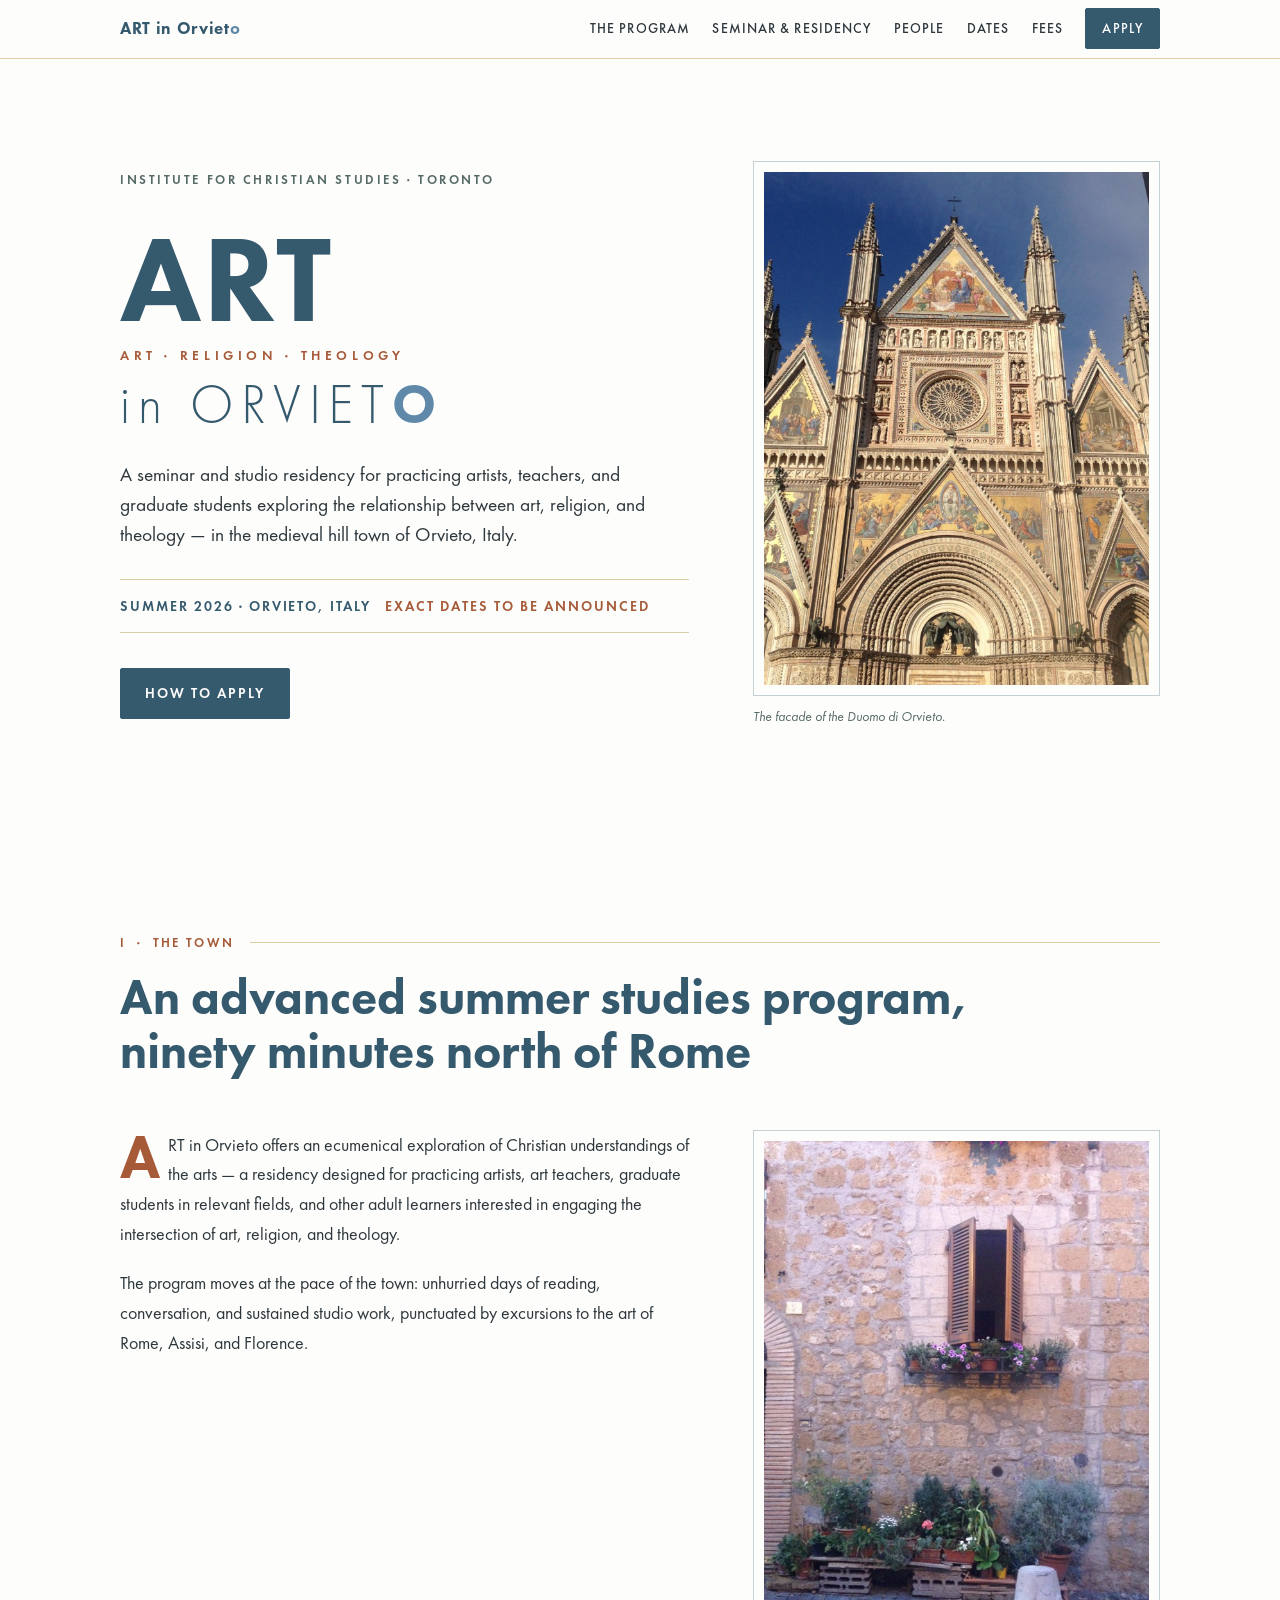
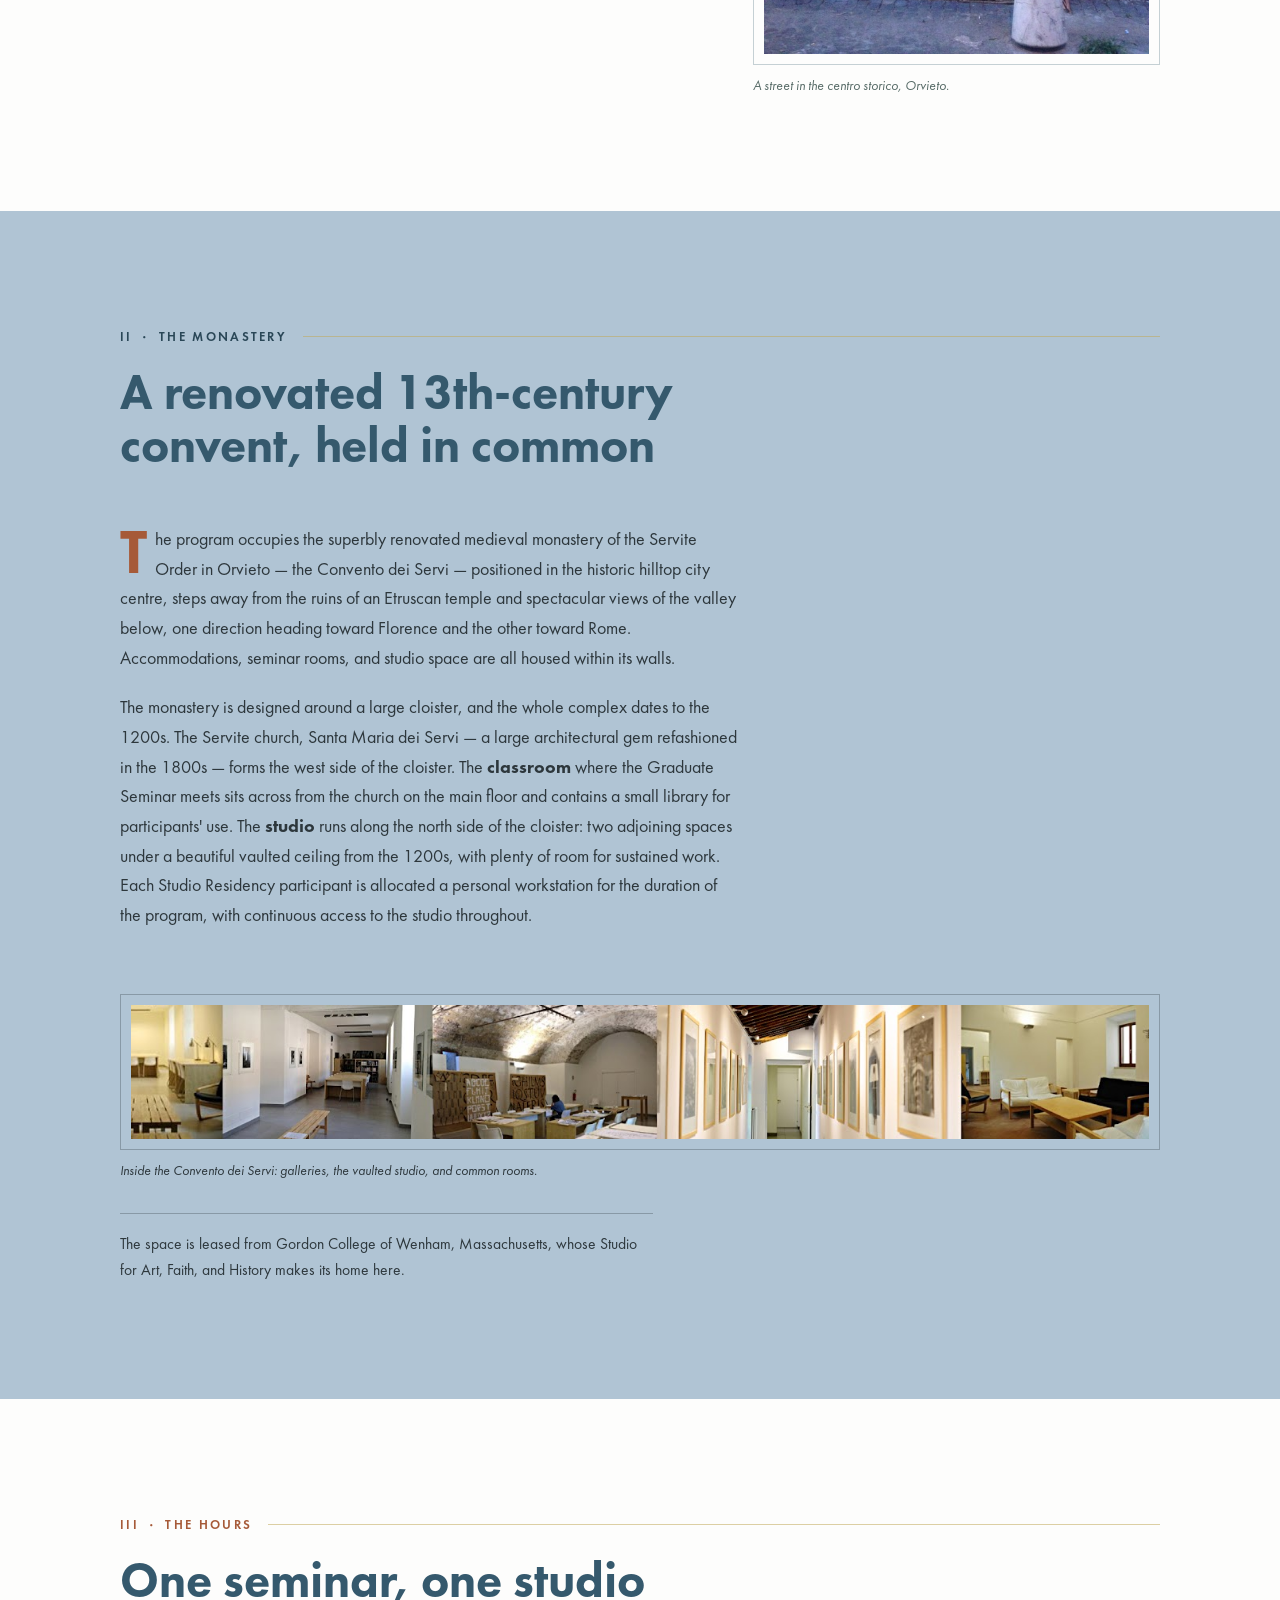
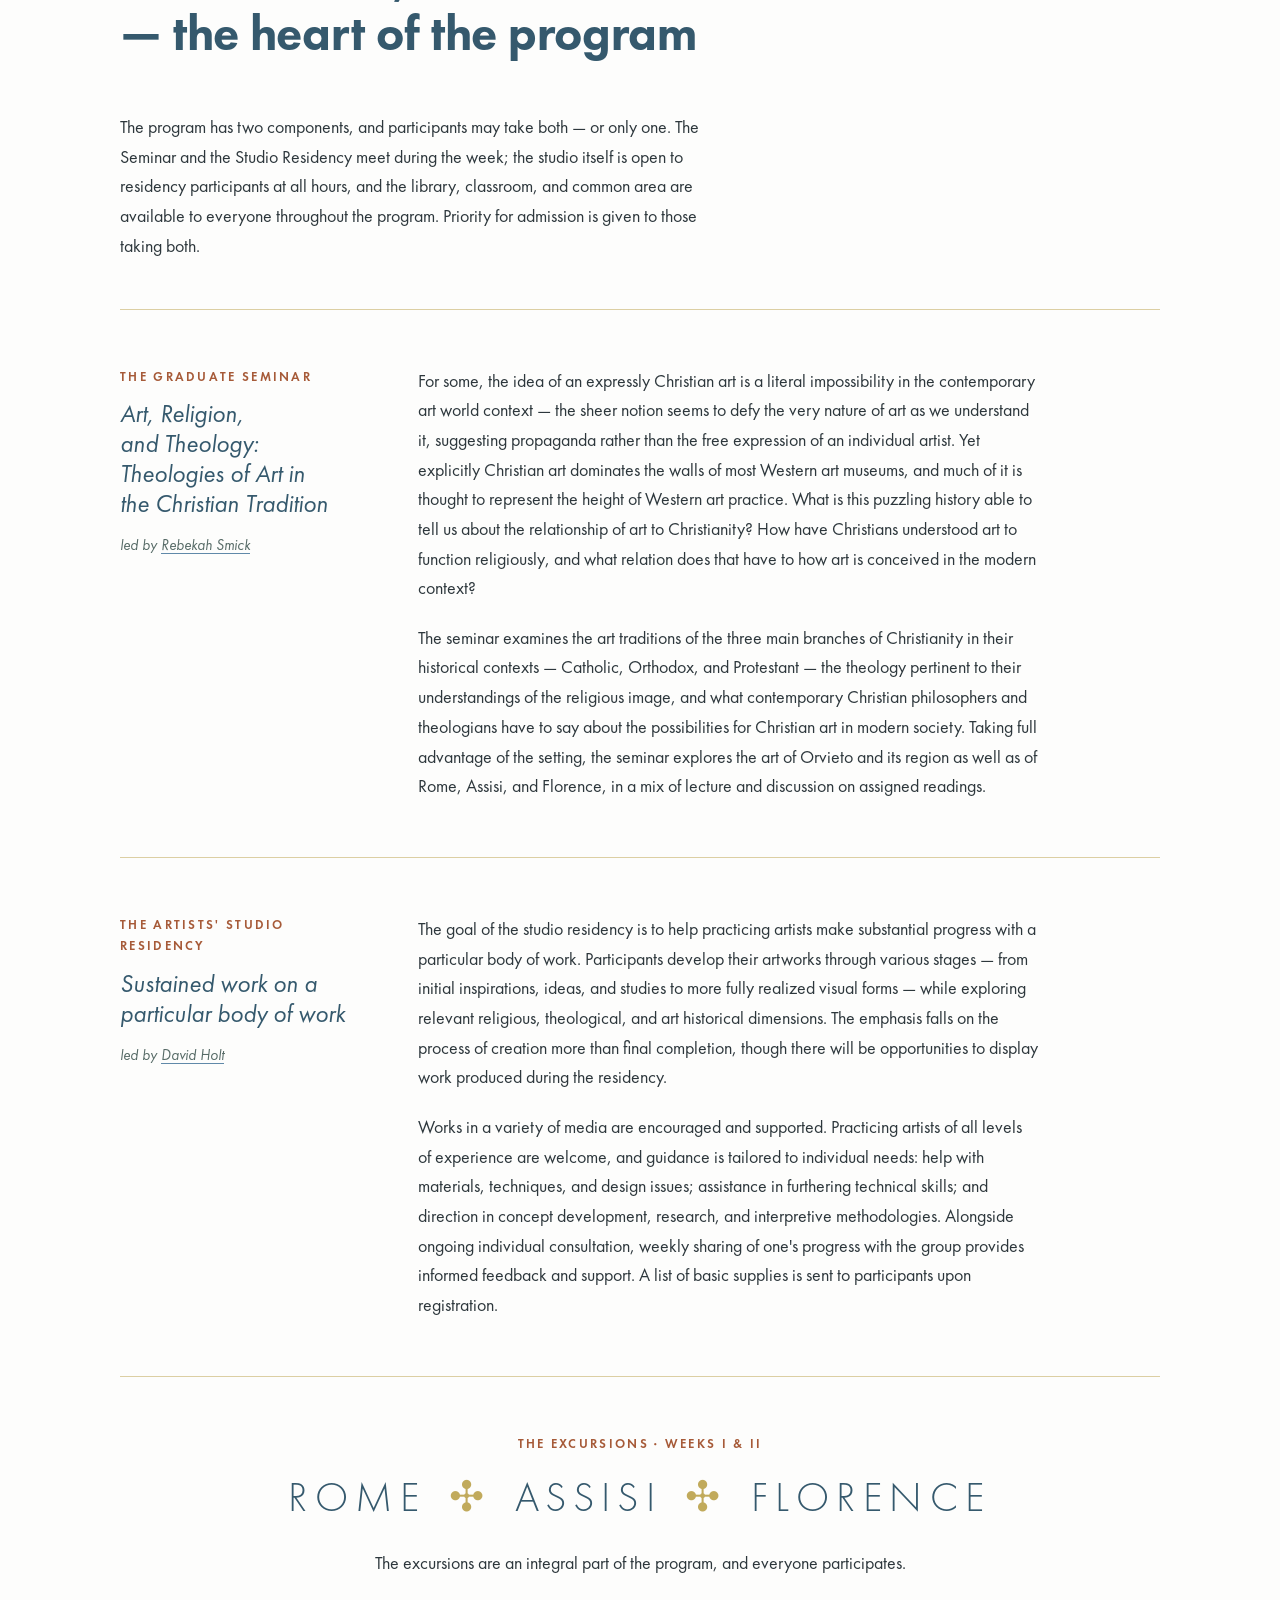
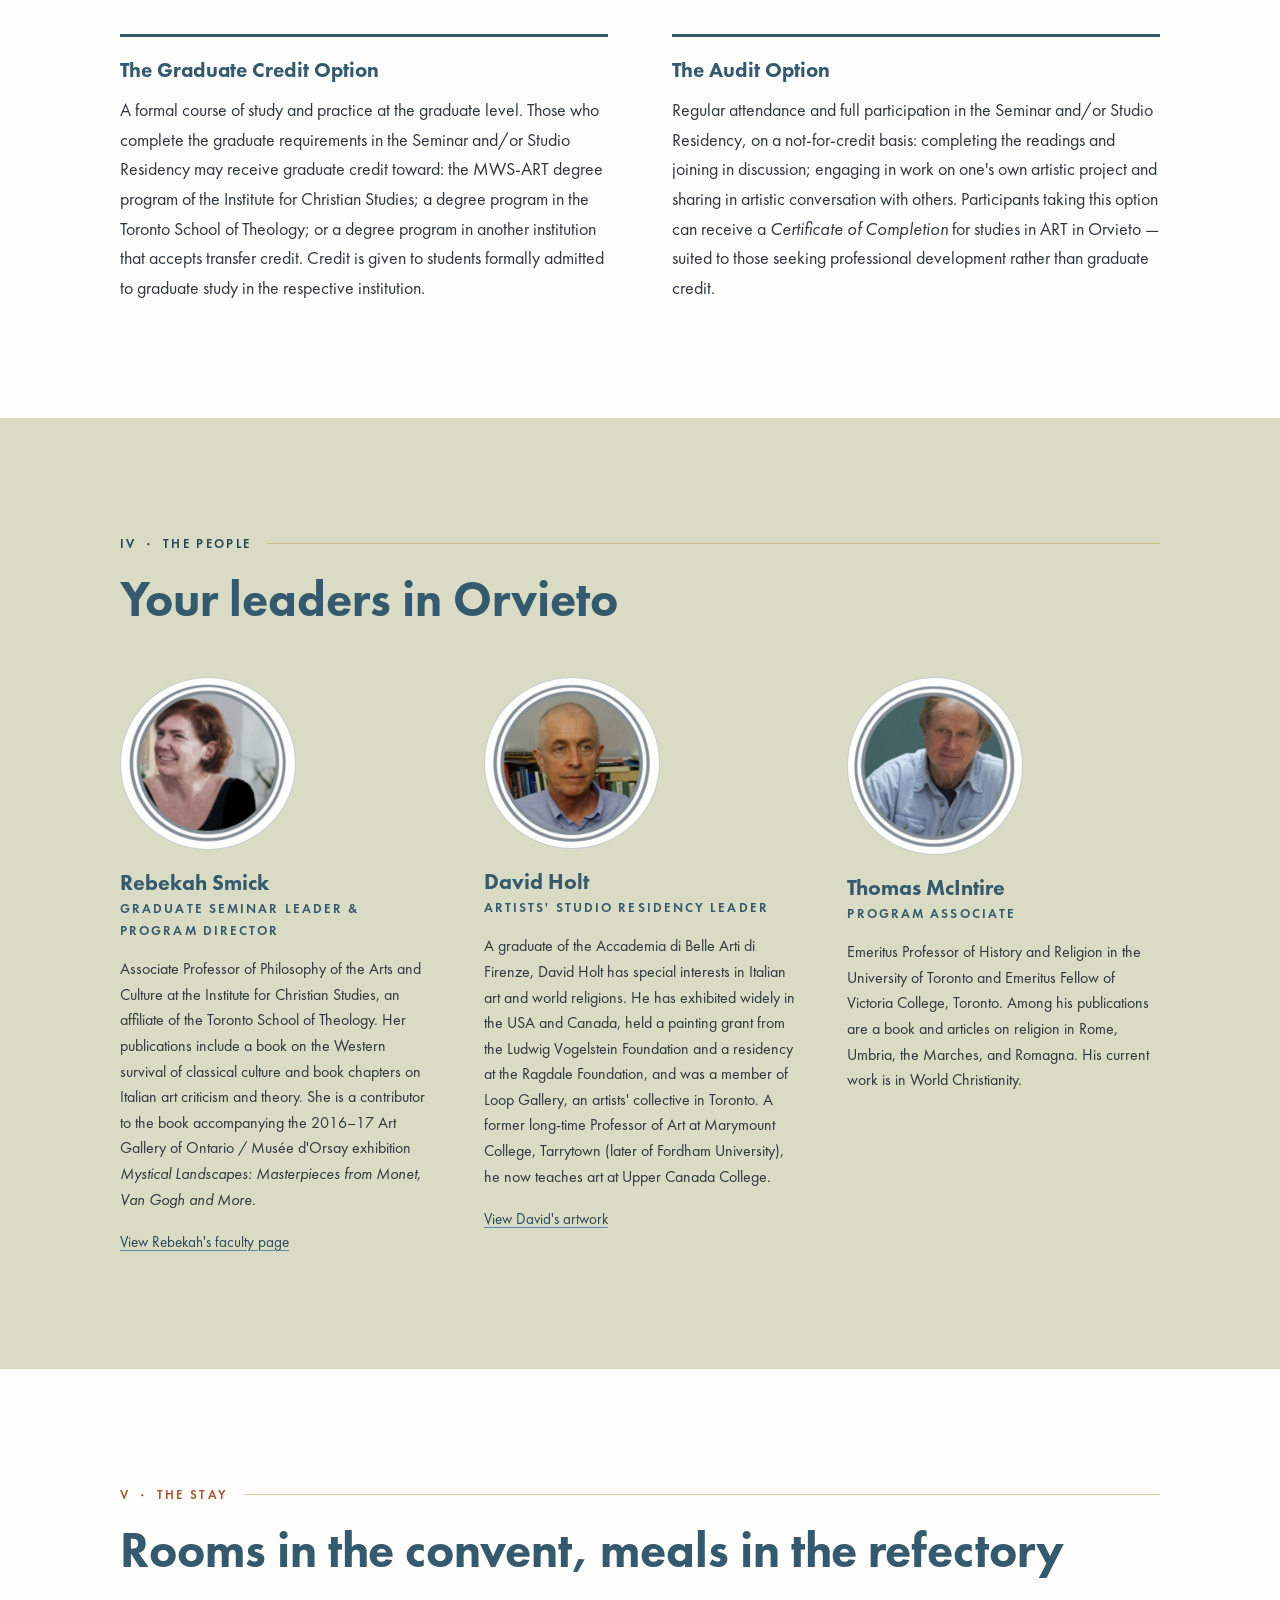
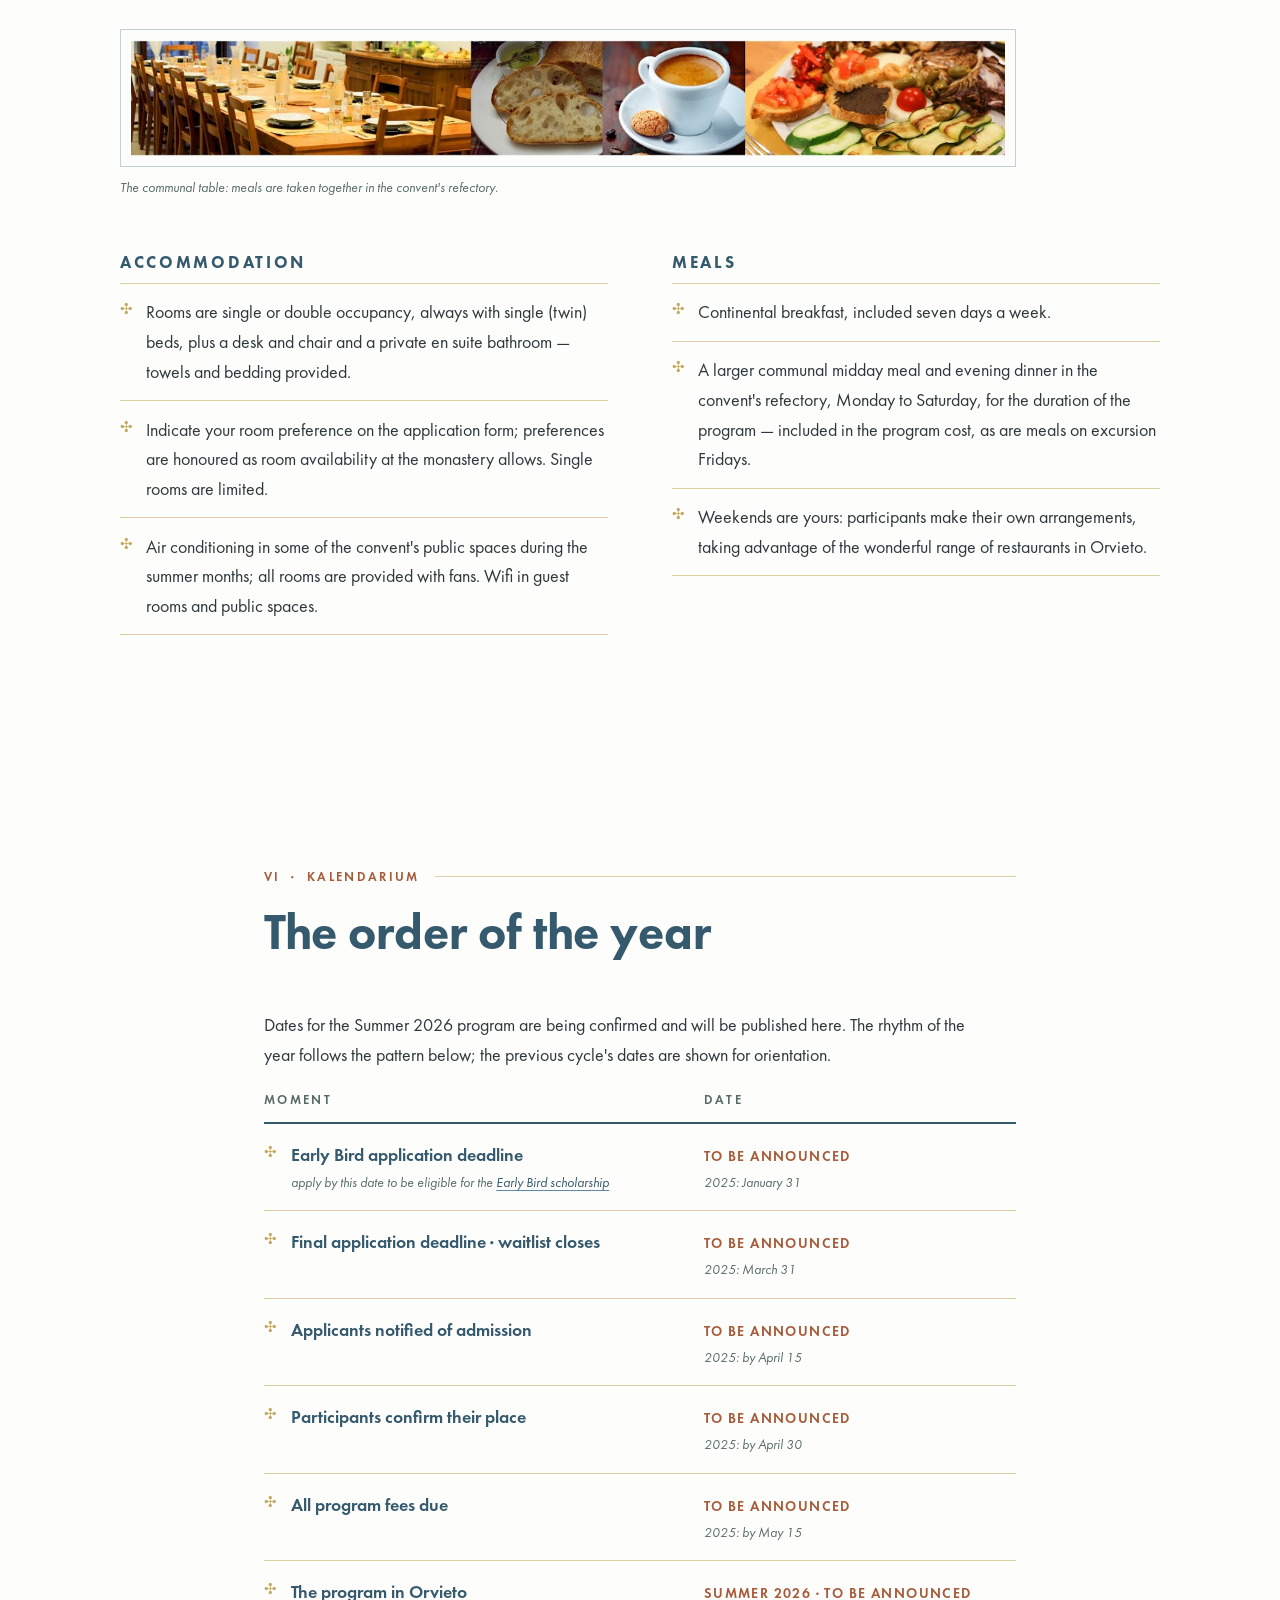
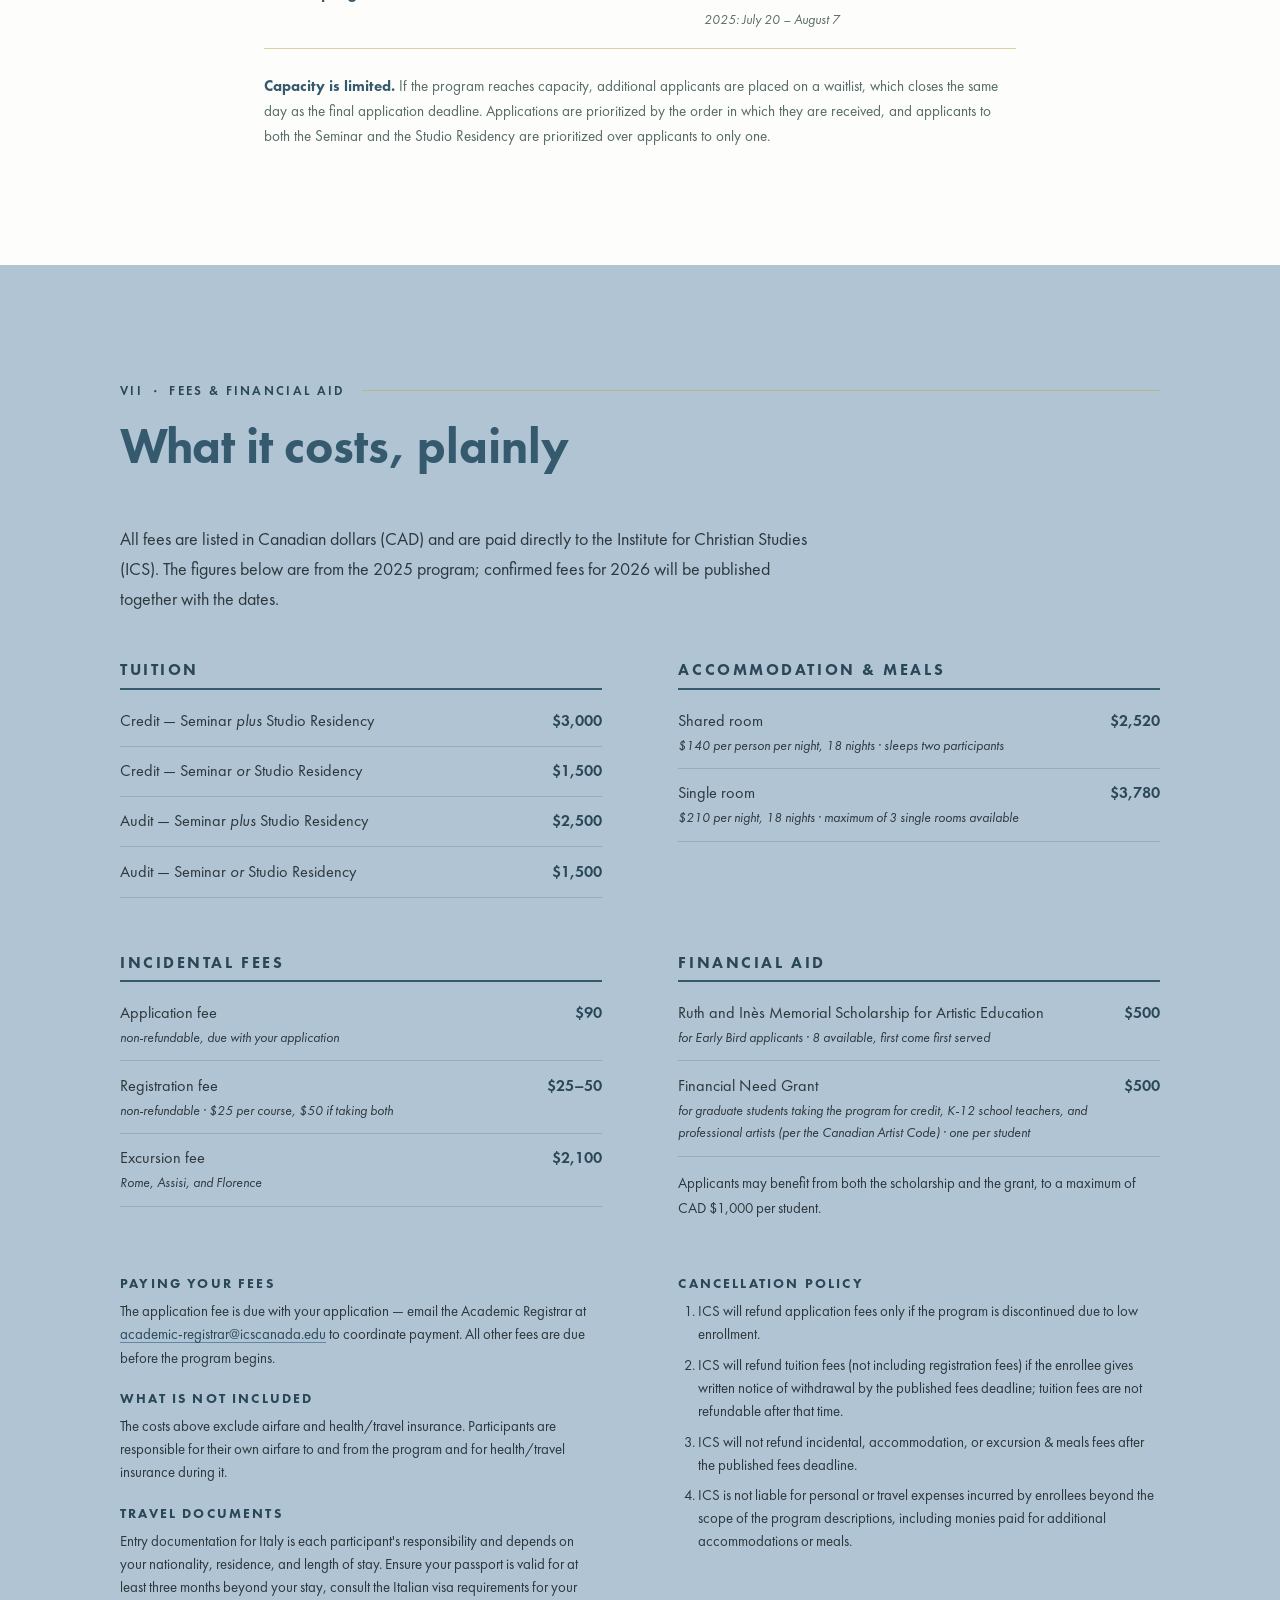
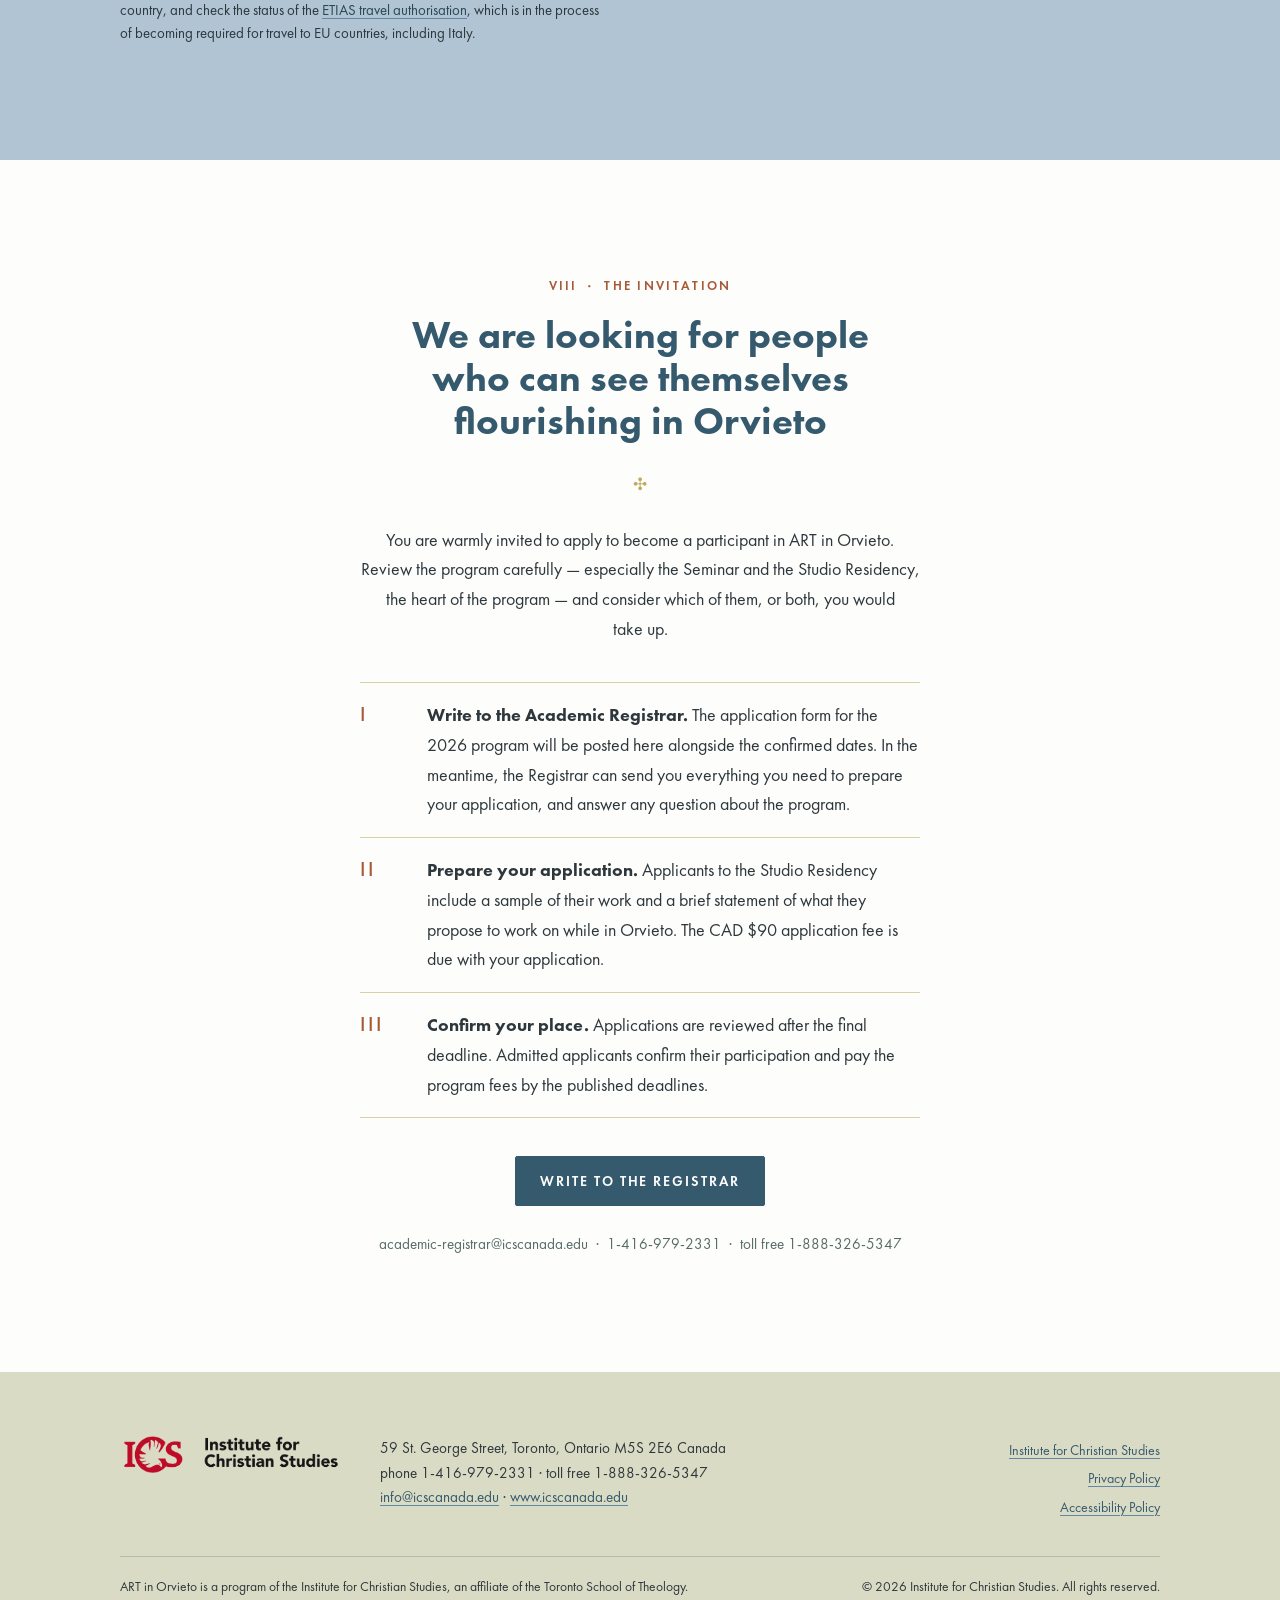
==== commit 7c3dd59d: "clarify" ====
--- a/index.html
+++ b/index.html
@@ -17,10 +17,8 @@
     <button class="nav-toggle" aria-expanded="false" aria-controls="site-nav">Menu</button>
     <nav class="site-nav" id="site-nav" aria-label="Sections">
       <a href="#town">The Program</a>
-      <a href="#monastery">The Monastery</a>
       <a href="#hours">Seminar &amp; Residency</a>
       <a href="#people">People</a>
-      <a href="#stay">Stay</a>
       <a href="#kalendarium">Dates</a>
       <a href="#fees">Fees</a>
       <a class="btn btn-solid btn-small" href="#apply">Apply</a>
@@ -46,7 +44,6 @@
       <p class="hero-dates"><span>Summer 2026 · Orvieto, Italy</span> <span class="tba">Exact dates to be announced</span></p>
       <div class="hero-actions">
         <a class="btn btn-solid" href="#apply">How to apply</a>
-        <a class="btn btn-outline" href="#town">Explore the program</a>
       </div>
     </div>
     <figure class="plate hero-plate reveal">
@@ -65,9 +62,8 @@
     </header>
     <div class="two-col">
       <div class="prose">
-        <p class="versal">ART in Orvieto is an advanced summer studies program in art, religion, and theology located in Orvieto, Italy, a magnificent hill town ninety minutes north of Rome. The program offers an ecumenical exploration of Christian understandings of the arts, in a residency designed for practicing artists, art teachers, graduate students in relevant fields, and other adult learners interested in engaging the intersection of art, religion, and theology.</p>
+        <p class="versal">ART in Orvieto offers an ecumenical exploration of Christian understandings of the arts — a residency designed for practicing artists, art teachers, graduate students in relevant fields, and other adult learners interested in engaging the intersection of art, religion, and theology.</p>
         <p>The program moves at the pace of the town: unhurried days of reading, conversation, and sustained studio work, punctuated by excursions to the art of Rome, Assisi, and Florence.</p>
-        <p class="aside-note">The acronym <strong>ART</strong> indicates the three foci of our program, <strong>Art, Religion, and Theology</strong>. ART in Orvieto is a program of the Institute for Christian Studies, an affiliate of the Toronto School of Theology, Toronto, Ontario.</p>
       </div>
       <figure class="plate reveal">
         <div class="plate-frame"><img src="assets/street.jpg" alt="A stone house wall in Orvieto with wooden shutters open above a window box of petunias and a cluster of potted plants at street level" width="600" height="800" loading="lazy"></div>
@@ -88,11 +84,11 @@
       <p class="versal">The program occupies the superbly renovated medieval monastery of the Servite Order in Orvieto — the Convento dei Servi — positioned in the historic hilltop city centre, steps away from the ruins of an Etruscan temple and spectacular views of the valley below, one direction heading toward Florence and the other toward Rome. Accommodations, seminar rooms, and studio space are all housed within its walls.</p>
       <p>The monastery is designed around a large cloister, and the whole complex dates to the 1200s. The Servite church, Santa Maria dei Servi — a large architectural gem refashioned in the 1800s — forms the west side of the cloister. The <strong>classroom</strong> where the Graduate Seminar meets sits across from the church on the main floor and contains a small library for participants' use. The <strong>studio</strong> runs along the north side of the cloister: two adjoining spaces under a beautiful vaulted ceiling from the 1200s, with plenty of room for sustained work. Each Studio Residency participant is allocated a personal workstation for the duration of the program, with continuous access to the studio throughout.</p>
     </div>
-    <figure class="plate reveal" style="margin-top: clamp(2.5rem, 5vw, 4rem);">
+    <figure class="plate reveal plate-below">
       <div class="plate-frame"><img src="assets/monastery-strip.jpg" alt="Five interior views of the renovated monastery: white galleries with framed prints, a vaulted stone workroom with worktables, a corridor of framed artwork, and a sitting room" width="1280" height="150" loading="lazy"></div>
       <figcaption>Inside the Convento dei Servi: galleries, the vaulted studio, and common rooms.</figcaption>
     </figure>
-    <p class="aside-note" style="max-width: 46em;">The space is leased from Gordon College of Wenham, Massachusetts, whose Studio for Art, Faith, and History makes its home here. The Institute for Christian Studies and Gordon College share a common mission on this site: integrating thought and practice in the arts with theology and the life of faith.</p>
+    <p class="aside-note">The space is leased from Gordon College of Wenham, Massachusetts, whose Studio for Art, Faith, and History makes its home here.</p>
   </div>
 </section>
 
@@ -103,11 +99,11 @@
       <span class="rubric">III &nbsp;·&nbsp; The Hours</span>
       <h2>One seminar, one studio — the heart of the program</h2>
     </header>
-    <div class="prose" style="margin-bottom: clamp(2rem, 4vw, 3rem);">
-      <p>The program has two components, and participants may take both — or only one. The Seminar and the Studio Residency meet during the week; the studio itself is open to residency participants at all hours, and the library, classroom, and common area are available to everyone throughout the program. For budgetary reasons, priority for admission is given to those taking both.</p>
-    </div>
-
-    <article class="office reveal">
+    <div class="prose section-intro">
+      <p>The program has two components, and participants may take both — or only one. The Seminar and the Studio Residency meet during the week; the studio itself is open to residency participants at all hours, and the library, classroom, and common area are available to everyone throughout the program. Priority for admission is given to those taking both.</p>
+    </div>
+
+    <article class="office">
       <div class="office-side">
         <span class="rubric">The Graduate Seminar</span>
         <h3 class="office-title">Art, Religion, and Theology: Theologies of Art in the Christian Tradition</h3>
@@ -119,7 +115,7 @@
       </div>
     </article>
 
-    <article class="office reveal">
+    <article class="office">
       <div class="office-side">
         <span class="rubric">The Artists' Studio Residency</span>
         <h3 class="office-title">Sustained work on a particular body of work</h3>
@@ -131,20 +127,18 @@
       </div>
     </article>
 
-    <div class="excursions reveal">
+    <div class="excursions">
       <span class="rubric">The Excursions · Weeks I &amp; II</span>
       <p class="excursion-cities">Rome<span class="sep">✣</span>Assisi<span class="sep">✣</span>Florence</p>
-      <p>Formal excursions take place in the first and second weeks. They are an integral part of the program, and everyone is expected to participate.</p>
+      <p>The excursions are an integral part of the program, and everyone participates.</p>
     </div>
 
     <div class="options">
-      <div class="option reveal">
-        <span class="num" aria-hidden="true">1</span>
+      <div class="option">
         <h3>The Graduate Credit Option</h3>
-        <p>A formal course of study and practice at the graduate level. Persons who complete the graduate requirements in the Seminar and/or Studio Residency may receive graduate credit toward: the MWS-ART degree program of the Institute for Christian Studies; a degree program in the Toronto School of Theology; or a degree program in another institution that accepts transfer credit. Credit is given to students formally admitted to graduate study in the respective institution.</p>
-      </div>
-      <div class="option reveal">
-        <span class="num" aria-hidden="true">2</span>
+        <p>A formal course of study and practice at the graduate level. Those who complete the graduate requirements in the Seminar and/or Studio Residency may receive graduate credit toward: the MWS-ART degree program of the Institute for Christian Studies; a degree program in the Toronto School of Theology; or a degree program in another institution that accepts transfer credit. Credit is given to students formally admitted to graduate study in the respective institution.</p>
+      </div>
+      <div class="option">
         <h3>The Audit Option</h3>
         <p>Regular attendance and full participation in the Seminar and/or Studio Residency, on a not-for-credit basis: completing the readings and joining in discussion; engaging in work on one's own artistic project and sharing in artistic conversation with others. Participants taking this option can receive a <em>Certificate of Completion</em> for studies in ART in Orvieto — suited to those seeking professional development rather than graduate credit.</p>
       </div>
@@ -160,21 +154,21 @@
       <h2>Your leaders in Orvieto</h2>
     </header>
     <div class="people">
-      <div class="person reveal">
+      <div class="person">
         <img src="assets/rebekah-smick.jpg" alt="Portrait of Rebekah Smick" width="401" height="401" loading="lazy">
         <h3>Rebekah Smick</h3>
         <span class="role">Graduate Seminar Leader &amp; Program Director</span>
         <p>Associate Professor of Philosophy of the Arts and Culture at the Institute for Christian Studies, an affiliate of the Toronto School of Theology. Her publications include a book on the Western survival of classical culture and book chapters on Italian art criticism and theory. She is a contributor to the book accompanying the 2016–17 Art Gallery of Ontario / Musée d'Orsay exhibition <em>Mystical Landscapes: Masterpieces from Monet, Van Gogh and More</em>.</p>
         <p class="more"><a href="https://faculty.icscanada.edu/rsmick" rel="external">View Rebekah's faculty page</a></p>
       </div>
-      <div class="person reveal">
+      <div class="person">
         <img src="assets/david-holt.jpg" alt="Portrait of David Holt" width="401" height="401" loading="lazy">
         <h3>David Holt</h3>
         <span class="role">Artists' Studio Residency Leader</span>
         <p>A graduate of the Accademia di Belle Arti di Firenze, David Holt has special interests in Italian art and world religions. He has exhibited widely in the USA and Canada, held a painting grant from the Ludwig Vogelstein Foundation and a residency at the Ragdale Foundation, and was a member of Loop Gallery, an artists' collective in Toronto. A former long-time Professor of Art at Marymount College, Tarrytown (later of Fordham University), he now teaches art at Upper Canada College.</p>
-        <p class="more"><a href="https://sites.google.com/site/davidholtpaintings/" rel="external">See David's artwork</a></p>
-      </div>
-      <div class="person reveal">
+        <p class="more"><a href="https://sites.google.com/site/davidholtpaintings/" rel="external">View David's artwork</a></p>
+      </div>
+      <div class="person">
         <img src="assets/thomas-mcintire.jpg" alt="Portrait of Thomas McIntire" width="401" height="401" loading="lazy">
         <h3>Thomas McIntire</h3>
         <span class="role">Program Associate</span>
@@ -199,7 +193,7 @@
       <div>
         <h3 class="list-head">Accommodation</h3>
         <ul class="ruled-list">
-          <li>A selection of single and double occupancy rooms, all with single beds, a desk and chair, and a private en suite bathroom — towels and bedding provided.</li>
+          <li>Rooms are single or double occupancy, always with single (twin) beds, plus a desk and chair and a private en suite bathroom — towels and bedding provided.</li>
           <li>Indicate your room preference on the application form; preferences are honoured as room availability at the monastery allows. Single rooms are limited.</li>
           <li>Air conditioning in some of the convent's public spaces during the summer months; all rooms are provided with fans. Wifi in guest rooms and public spaces.</li>
         </ul>
@@ -208,7 +202,7 @@
         <h3 class="list-head">Meals</h3>
         <ul class="ruled-list">
           <li>Continental breakfast, included seven days a week.</li>
-          <li>A larger communal midday meal and evening dinner in the convent's refectory, Monday to Saturday, for the duration of the program — included in the program cost, as are meal arrangements on excursion Fridays.</li>
+          <li>A larger communal midday meal and evening dinner in the convent's refectory, Monday to Saturday, for the duration of the program — included in the program cost, as are meals on excursion Fridays.</li>
           <li>Weekends are yours: participants make their own arrangements, taking advantage of the wonderful range of restaurants in Orvieto.</li>
         </ul>
       </div>
@@ -223,37 +217,37 @@
       <span class="rubric">VI &nbsp;·&nbsp; Kalendarium</span>
       <h2>The order of the year</h2>
     </header>
-    <p style="max-width: 44rem;">Dates for the Summer 2026 program are being confirmed and will be published here. The rhythm of the year follows the pattern below; the previous cycle's dates are shown for orientation.</p>
+    <p class="narrow">Dates for the Summer 2026 program are being confirmed and will be published here. The rhythm of the year follows the pattern below; the previous cycle's dates are shown for orientation.</p>
     <!-- MAINTAINERS: when 2026 dates are confirmed, replace each
-         "To be announced" with the real date and delete the "(2025: ...)" lines. -->
+         "To be announced" with the real date and delete the "2025: ..." lines. -->
     <table class="kal-table">
       <thead>
         <tr><th scope="col">Moment</th><th scope="col">Date</th></tr>
       </thead>
       <tbody>
         <tr>
-          <td>Early Bird application deadline</td>
-          <td><span class="tba">To be announced</span><span class="was">In the 2025 cycle: January 31</span></td>
+          <td>Early Bird application deadline <span class="kal-sub">apply by this date to be eligible for the <a href="#fees">Early Bird scholarship</a></span></td>
+          <td><span class="tba">To be announced</span><span class="was">2025: January 31</span></td>
         </tr>
         <tr>
           <td>Final application deadline · waitlist closes</td>
-          <td><span class="tba">To be announced</span><span class="was">In the 2025 cycle: March 31</span></td>
+          <td><span class="tba">To be announced</span><span class="was">2025: March 31</span></td>
         </tr>
         <tr>
           <td>Applicants notified of admission</td>
-          <td><span class="tba">To be announced</span><span class="was">In the 2025 cycle: by April 15</span></td>
+          <td><span class="tba">To be announced</span><span class="was">2025: by April 15</span></td>
         </tr>
         <tr>
           <td>Participants confirm their place</td>
-          <td><span class="tba">To be announced</span><span class="was">In the 2025 cycle: by April 30</span></td>
+          <td><span class="tba">To be announced</span><span class="was">2025: by April 30</span></td>
         </tr>
         <tr>
           <td>All program fees due</td>
-          <td><span class="tba">To be announced</span><span class="was">In the 2025 cycle: by May 15</span></td>
+          <td><span class="tba">To be announced</span><span class="was">2025: by May 15</span></td>
         </tr>
         <tr>
           <td>The program in Orvieto</td>
-          <td><span class="tba">Summer 2026 · to be announced</span><span class="was">In 2025: July 20 – August 7</span></td>
+          <td><span class="tba">Summer 2026 · to be announced</span><span class="was">2025: July 20 – August 7</span></td>
         </tr>
       </tbody>
     </table>
@@ -268,10 +262,10 @@
       <span class="rubric">VII &nbsp;·&nbsp; Fees &amp; Financial Aid</span>
       <h2>What it costs, plainly</h2>
     </header>
-    <p style="max-width: 44rem; margin-bottom: clamp(2rem, 4vw, 3rem);">All fees are listed in Canadian dollars (CAD) and are paid directly to ICS. The figures below are from the 2025 program; confirmed fees for 2026 will be published together with the dates.</p>
+    <p class="narrow section-intro">All fees are listed in Canadian dollars (CAD) and are paid directly to the Institute for Christian Studies (ICS). The figures below are from the 2025 program; confirmed fees for 2026 will be published together with the dates.</p>
     <!-- MAINTAINERS: 2025 figures below — update alongside the 2026 dates. -->
     <div class="fees-groups">
-      <div class="fee-group reveal">
+      <div class="fee-group">
         <h3>Tuition</h3>
         <table class="fee-table">
           <tr><td>Credit — Seminar <em>plus</em> Studio Residency</td><td>$3,000</td></tr>
@@ -280,34 +274,34 @@
           <tr><td>Audit — Seminar <em>or</em> Studio Residency</td><td>$1,500</td></tr>
         </table>
       </div>
-      <div class="fee-group reveal">
+      <div class="fee-group">
         <h3>Accommodation &amp; Meals</h3>
         <table class="fee-table">
           <tr><td>Shared room <span class="fee-sub">$140 per person per night, 18 nights · sleeps two participants</span></td><td>$2,520</td></tr>
           <tr><td>Single room <span class="fee-sub">$210 per night, 18 nights · maximum of 3 single rooms available</span></td><td>$3,780</td></tr>
         </table>
       </div>
-      <div class="fee-group reveal">
+      <div class="fee-group">
         <h3>Incidental Fees</h3>
         <table class="fee-table">
           <tr><td>Application fee <span class="fee-sub">non-refundable, due with your application</span></td><td>$90</td></tr>
-          <tr><td>Registration fee <span class="fee-sub">non-refundable · $25 per course, $50 total</span></td><td>$25–50</td></tr>
+          <tr><td>Registration fee <span class="fee-sub">non-refundable · $25 per course, $50 if taking both</span></td><td>$25–50</td></tr>
           <tr><td>Excursion fee <span class="fee-sub">Rome, Assisi, and Florence</span></td><td>$2,100</td></tr>
         </table>
       </div>
-      <div class="fee-group reveal">
+      <div class="fee-group">
         <h3>Financial Aid</h3>
         <table class="fee-table">
           <tr><td>Ruth and Inès Memorial Scholarship for Artistic Education <span class="fee-sub">for Early Bird applicants · 8 available, first come first served</span></td><td>$500</td></tr>
           <tr><td>Financial Need Grant <span class="fee-sub">for graduate students taking the program for credit, K-12 school teachers, and professional artists (per the Canadian Artist Code) · one per student</span></td><td>$500</td></tr>
         </table>
-        <p style="font-size: 0.93rem; margin-top: 0.9rem;">Applicants may benefit from both the scholarship and the grant, to a maximum of CAD $1,000 per student.</p>
+        <p class="fee-note">Applicants may benefit from both the scholarship and the grant, to a maximum of CAD $1,000 per student.</p>
       </div>
     </div>
     <div class="fees-fineprint">
       <div>
         <h3>Paying your fees</h3>
-        <p>Application fees are due upon submission of your application — include the fee with your application, and email the ICS Registrar at <a href="mailto:academic-registrar@icscanada.edu">academic&#8209;registrar@icscanada.edu</a> to coordinate payment. All other fees are due prior to the start of the program.</p>
+        <p>The application fee is due with your application — email the Academic Registrar at <a href="mailto:academic-registrar@icscanada.edu">academic&#8209;registrar@icscanada.edu</a> to coordinate payment. All other fees are due before the program begins.</p>
       </div>
       <div>
         <h3>What is not included</h3>
@@ -315,7 +309,7 @@
       </div>
       <div>
         <h3>Travel documents</h3>
-        <p>Participants are responsible for determining and submitting whatever documentation may be required for entry by the European Union and/or the government of Italy, depending on nationality, country of residence, reasons for visit, and length of stay. Ensure your passport is valid for at least three months beyond your stay, consult the Italian visa requirements for your country, and check the status of the <a href="https://travel-europe.europa.eu/etias_en" rel="external">ETIAS travel authorisation</a>, which is in the process of becoming required for travel to EU countries, including Italy.</p>
+        <p>Entry documentation for Italy is each participant's responsibility and depends on your nationality, residence, and length of stay. Ensure your passport is valid for at least three months beyond your stay, consult the Italian visa requirements for your country, and check the status of the <a href="https://travel-europe.europa.eu/etias_en" rel="external">ETIAS travel authorisation</a>, which is in the process of becoming required for travel to EU countries, including Italy.</p>
       </div>
       <div>
         <h3>Cancellation policy</h3>
@@ -342,11 +336,10 @@
     <ol class="apply-steps">
       <li><div><strong>Write to the Academic Registrar.</strong> The application form for the 2026 program will be posted here alongside the confirmed dates. In the meantime, the Registrar can send you everything you need to prepare your application, and answer any question about the program.</div></li>
       <li><div><strong>Prepare your application.</strong> Applicants to the Studio Residency include a sample of their work and a brief statement of what they propose to work on while in Orvieto. The CAD $90 application fee is due with your application.</div></li>
-      <li><div><strong>Confirm your place.</strong> Applications are adjudicated after the final deadline, in the order received, with priority to those taking both the Seminar and the Studio Residency. Admitted applicants confirm their participation and pay the program fees by the published deadlines.</div></li>
+      <li><div><strong>Confirm your place.</strong> Applications are reviewed after the final deadline. Admitted applicants confirm their participation and pay the program fees by the published deadlines.</div></li>
     </ol>
     <div class="apply-actions">
       <a class="btn btn-solid" href="mailto:academic-registrar@icscanada.edu?subject=ART%20in%20Orvieto%20application">Write to the Registrar</a>
-      <a class="btn btn-outline" href="mailto:info@icscanada.edu?subject=ART%20in%20Orvieto%20inquiry">Ask a question</a>
     </div>
     <p class="apply-contact">academic-registrar@icscanada.edu &nbsp;·&nbsp; 1-416-979-2331 &nbsp;·&nbsp; toll free 1-888-326-5347</p>
   </div>
--- a/styles.css
+++ b/styles.css
@@ -54,6 +54,8 @@
 .container { max-width: 1120px; margin-inline: auto; padding-inline: clamp(1.25rem, 4vw, 2.5rem); }
 section[id] { scroll-margin-top: 3.6rem; }
 .prose { max-width: var(--measure); }
+.narrow { max-width: 44rem; }
+.section-intro { margin-bottom: clamp(2rem, 4vw, 3rem); }
 
 /* ---------- Rubrics & thresholds ---------- */
 .rubric {
@@ -111,8 +113,6 @@
 }
 .btn-solid { background: var(--heading); color: var(--paper); border: 1px solid var(--heading); }
 .btn-solid:hover { background: #2A4757; border-color: #2A4757; color: var(--paper); }
-.btn-outline { background: transparent; color: var(--heading); border: 1px solid var(--heading); }
-.btn-outline:hover { background: var(--heading); color: var(--paper); }
 .btn-small { padding: 0.5rem 1rem; font-size: 0.78rem; }
 
 /* ---------- Hero ---------- */
@@ -129,7 +129,6 @@
   font-size: 0.85rem; font-weight: 600; letter-spacing: 0.34em; text-transform: uppercase; color: var(--rubric);
 }
 .wm-line2 { display: block; font-size: clamp(2rem, 5vw, 3.4rem); font-weight: 300; letter-spacing: 0.14em; color: var(--heading); line-height: 1.1; }
-.wm-line2 .in { font-style: italic; font-weight: 400; letter-spacing: 0.02em; color: var(--sage-deep); text-transform: none; margin-right: 0.35em; }
 .wm-line2 .o { font-weight: 700; color: var(--primary); }
 .hero-lede { font-size: 1.22rem; line-height: 1.55; max-width: 34em; }
 .hero-dates {
@@ -143,6 +142,7 @@
 
 /* ---------- Plates ---------- */
 .plate { margin: 0; }
+.plate-below { margin-top: clamp(2.5rem, 5vw, 4rem); }
 .plate-frame { border: 1px solid var(--frame); padding: 10px; background: var(--paper); }
 .plate img { width: 100%; }
 .plate figcaption {
@@ -158,7 +158,6 @@
 .on-tint h2, .on-tint h3 { color: var(--heading); }
 
 .two-col { display: grid; grid-template-columns: 7fr 5fr; gap: clamp(2rem, 5vw, 4.5rem); align-items: start; }
-.two-col.flip { grid-template-columns: 5fr 7fr; }
 
 .aside-note {
   margin-top: 2rem; padding-top: 1.1rem; border-top: 1px solid var(--gold-rule);
@@ -191,7 +190,6 @@
 .options { display: grid; grid-template-columns: 1fr 1fr; gap: clamp(2rem, 5vw, 4rem); margin-top: clamp(2.5rem, 5vw, 3.5rem); }
 .option { border-top: 3px solid var(--heading); padding-top: 1.4rem; }
 .option h3 { font-size: 1.3rem; }
-.option .num { font-weight: 300; font-size: 2.4rem; color: var(--primary); display: block; line-height: 1; margin-bottom: 0.5rem; }
 
 /* ---------- People ---------- */
 .people { display: grid; grid-template-columns: repeat(3, 1fr); gap: clamp(2rem, 4vw, 3.5rem); }
@@ -220,6 +218,7 @@
 .kal-table td:first-child::before { content: "✣"; position: absolute; left: 0; color: var(--gold); font-weight: 400; font-size: 0.95rem; }
 .kal-table .tba { font-weight: 600; letter-spacing: 0.1em; text-transform: uppercase; font-size: 0.88rem; color: var(--rubric); }
 .kal-table .was { display: block; font-size: 0.85rem; font-style: italic; color: var(--sage-deep); margin-top: 0.15rem; }
+.kal-table .kal-sub { display: block; font-weight: 400; font-size: 0.85rem; font-style: italic; color: var(--sage-deep); margin-top: 0.15rem; }
 .kal-note { margin-top: 1.6rem; font-size: 0.95rem; color: var(--sage-deep); }
 .kal-note strong { color: var(--heading); }
 
@@ -232,6 +231,7 @@
 .fee-table td:last-child { text-align: right; font-weight: 600; color: var(--heading); white-space: nowrap; padding-left: 1rem; }
 .fee-table .fee-sub { display: block; font-size: 0.85rem; font-style: italic; color: var(--sage-deep); }
 .on-tint .fee-table .fee-sub { color: var(--ink); }
+.fee-note { font-size: 0.93rem; margin-top: 0.9rem; }
 .fees-fineprint { margin-top: clamp(2.5rem, 5vw, 3.5rem); columns: 2; column-gap: clamp(2.5rem, 6vw, 5rem); font-size: 0.93rem; line-height: 1.55; }
 .fees-fineprint h3 { font-size: 0.85rem; letter-spacing: 0.16em; text-transform: uppercase; margin-bottom: 0.6em; }
 .fees-fineprint > div { break-inside: avoid; margin-bottom: 1.4rem; }
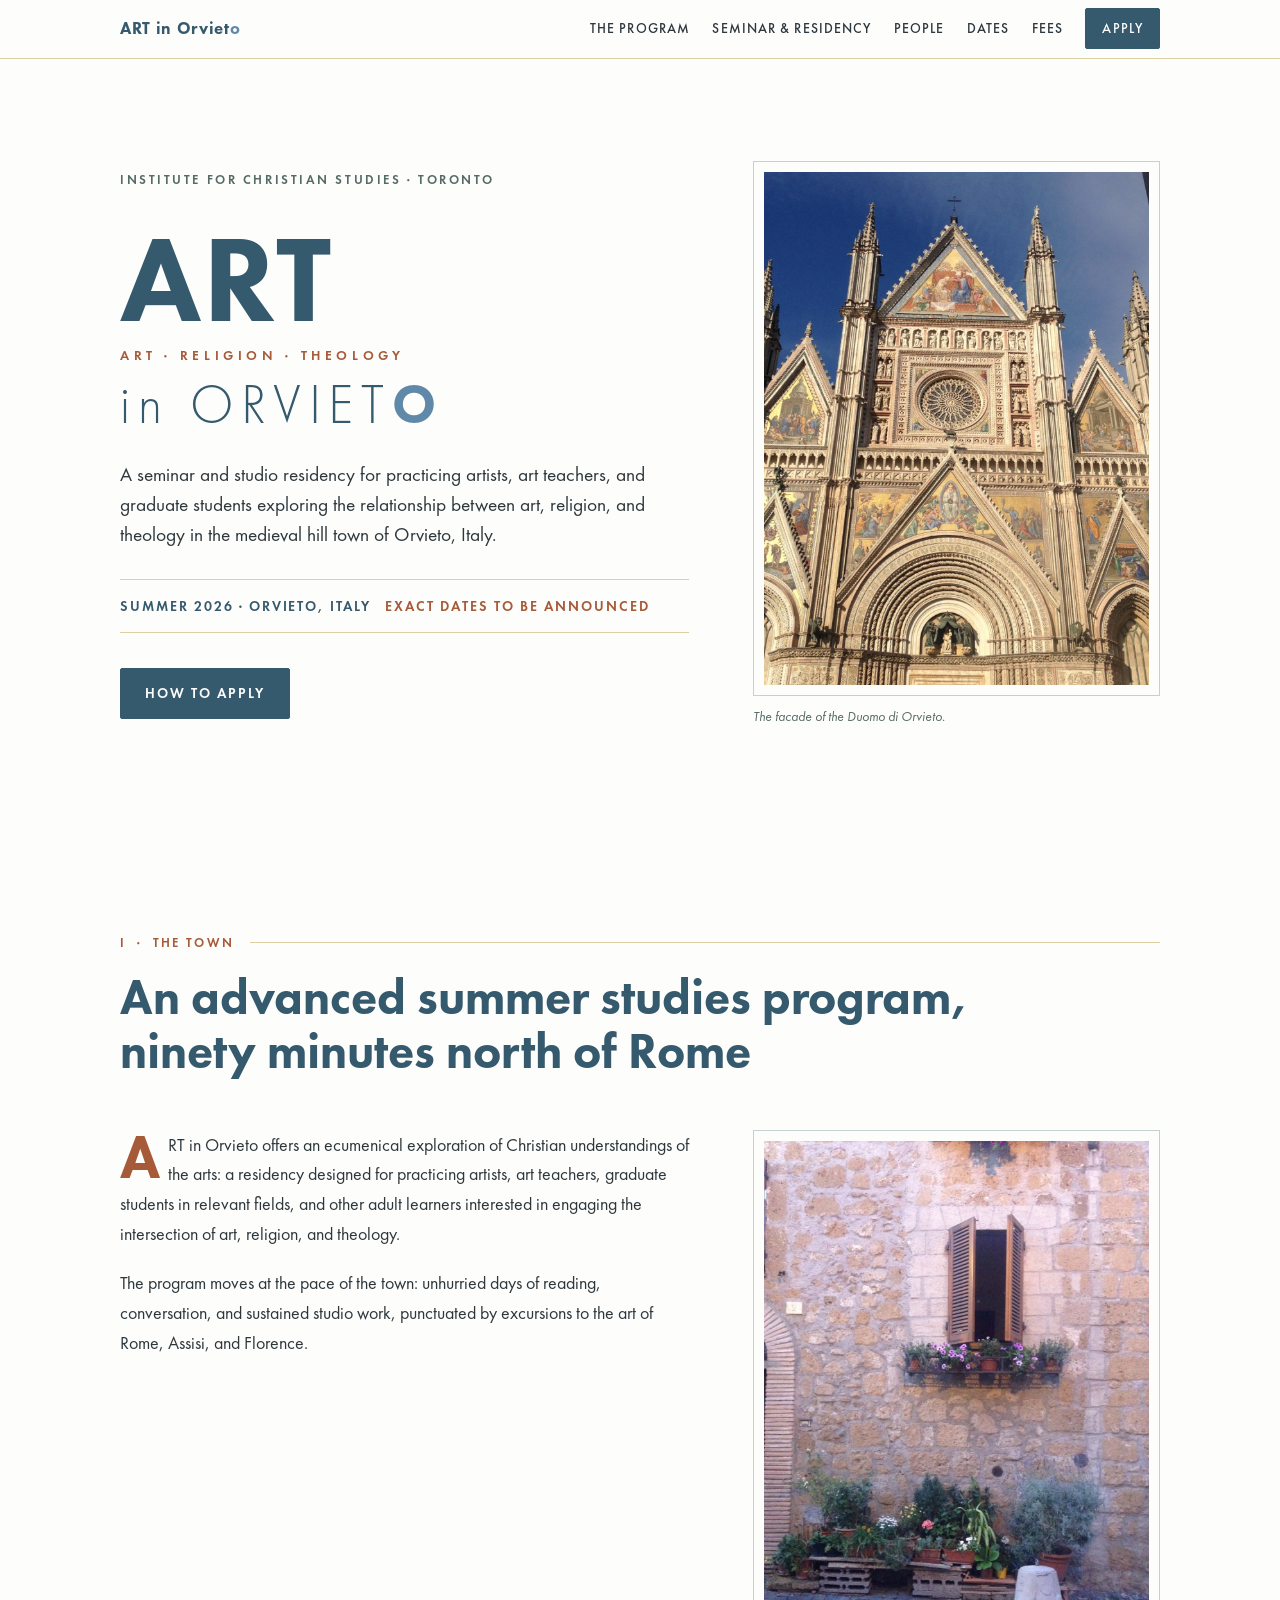
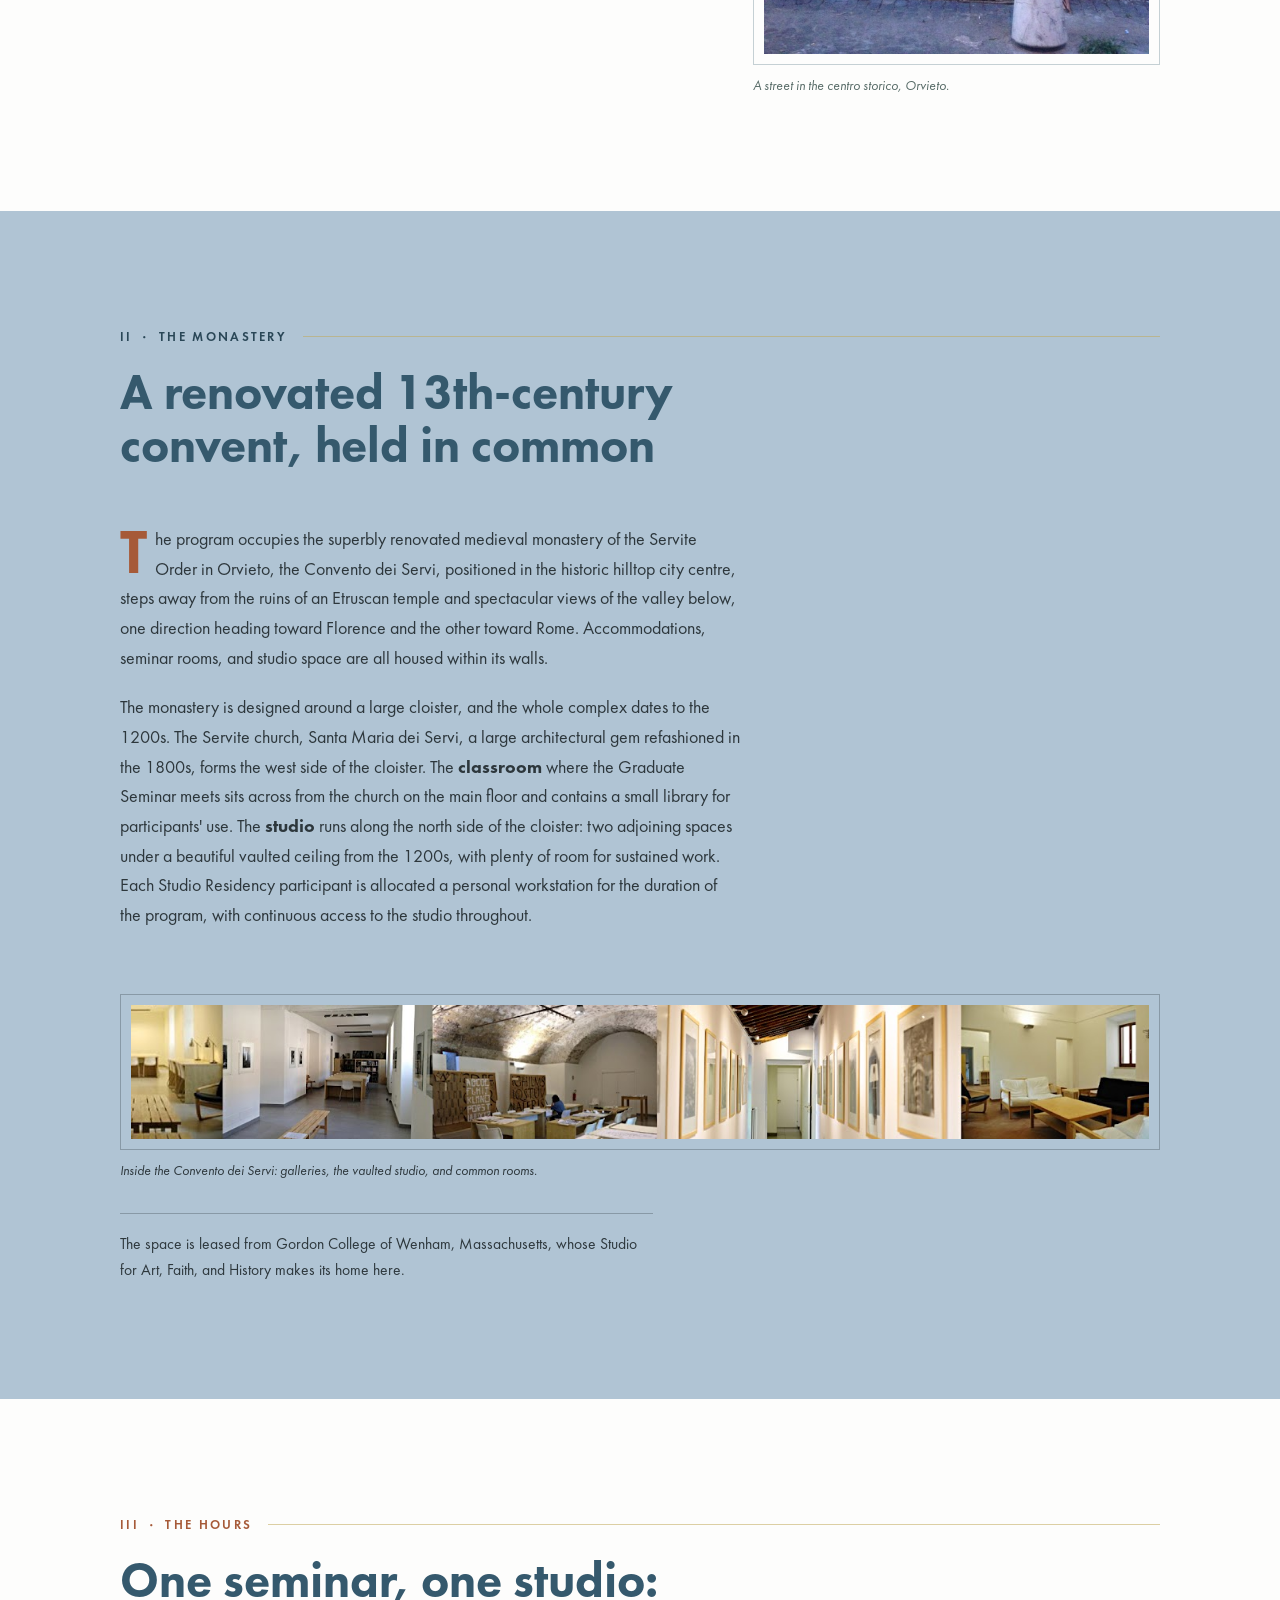
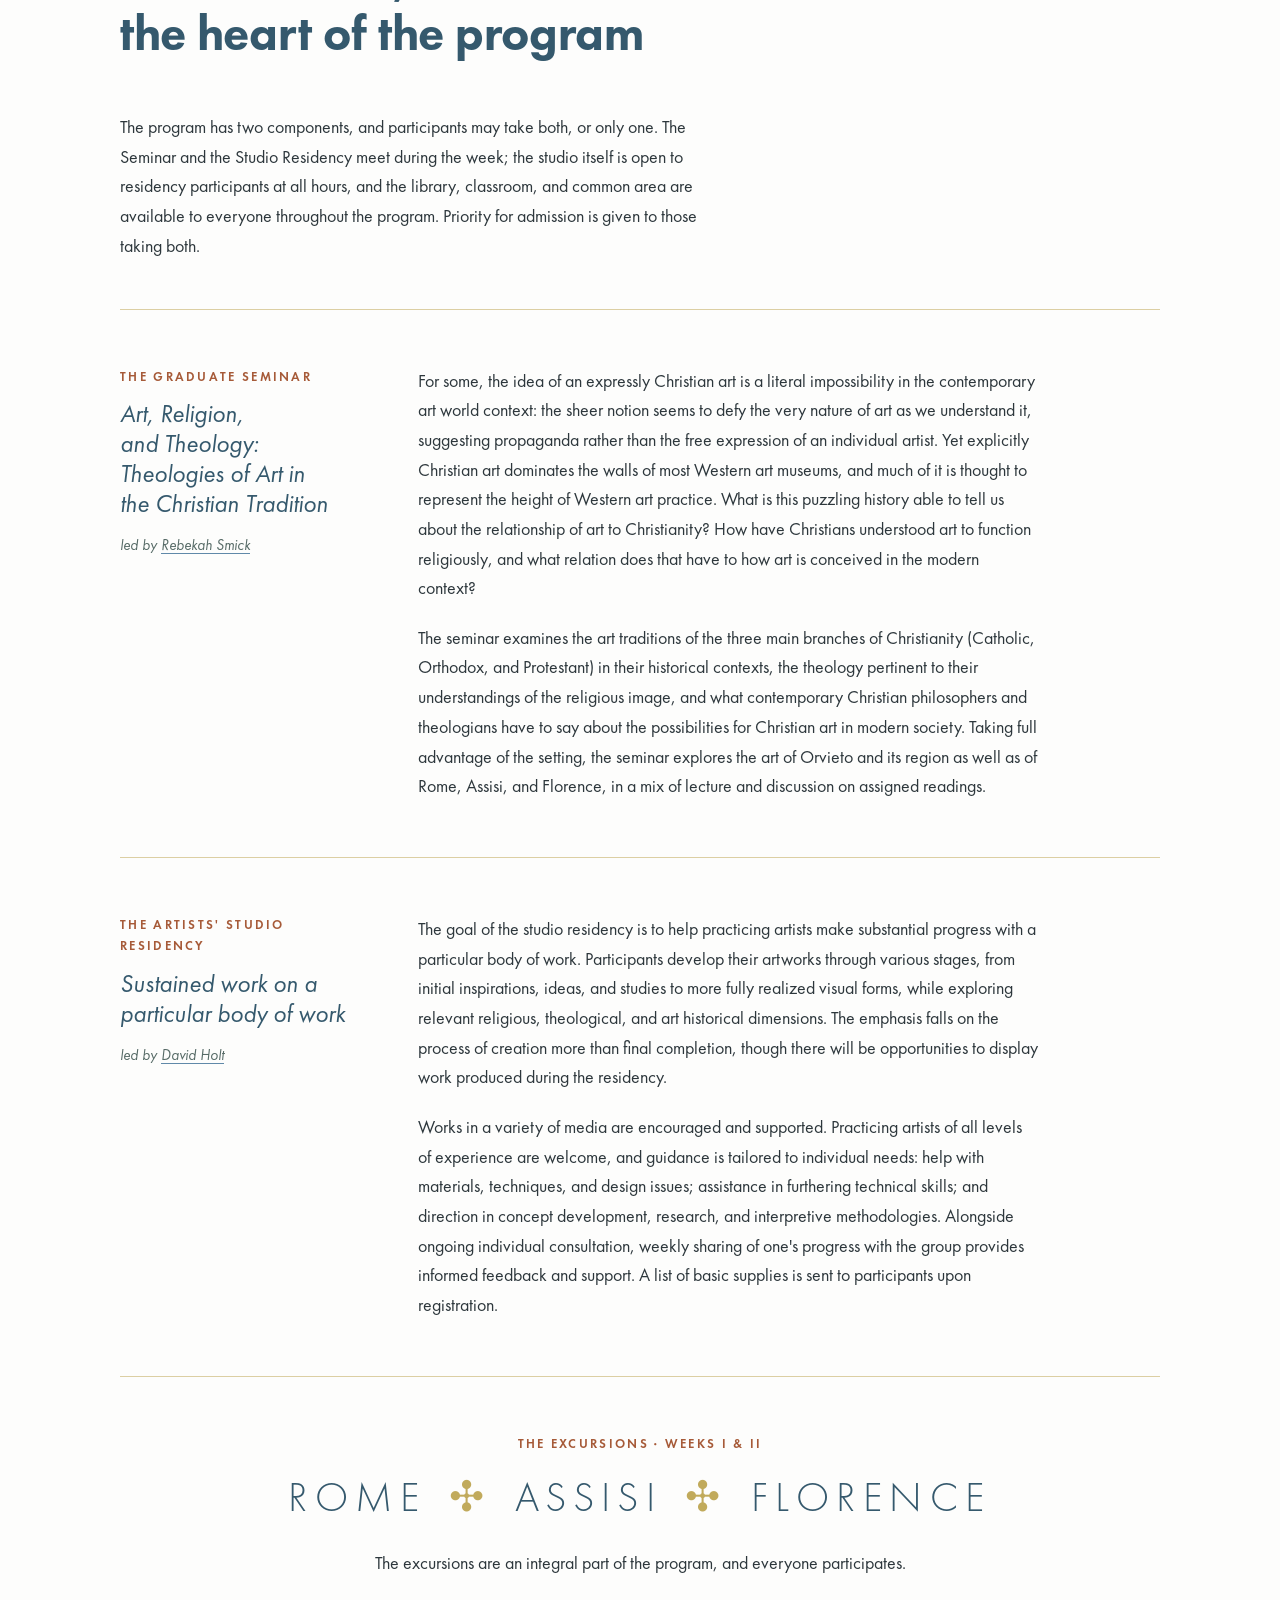
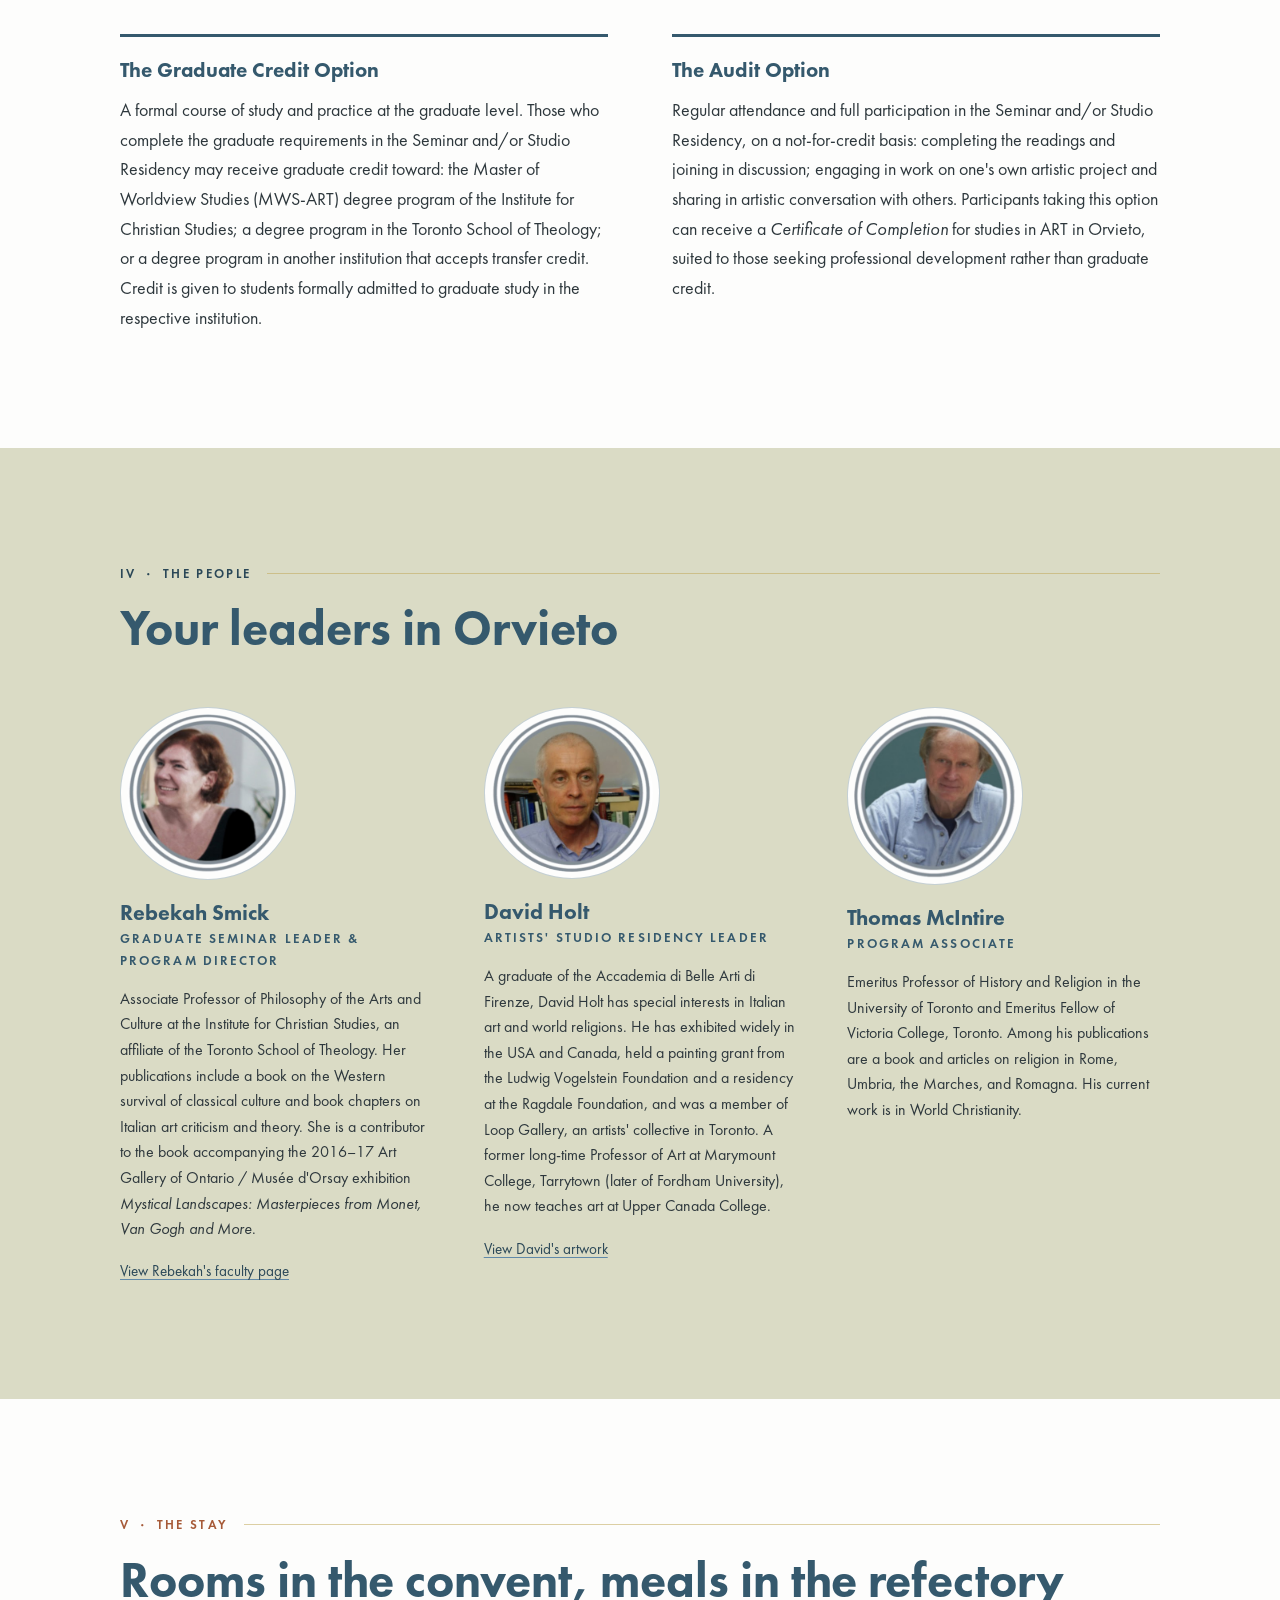
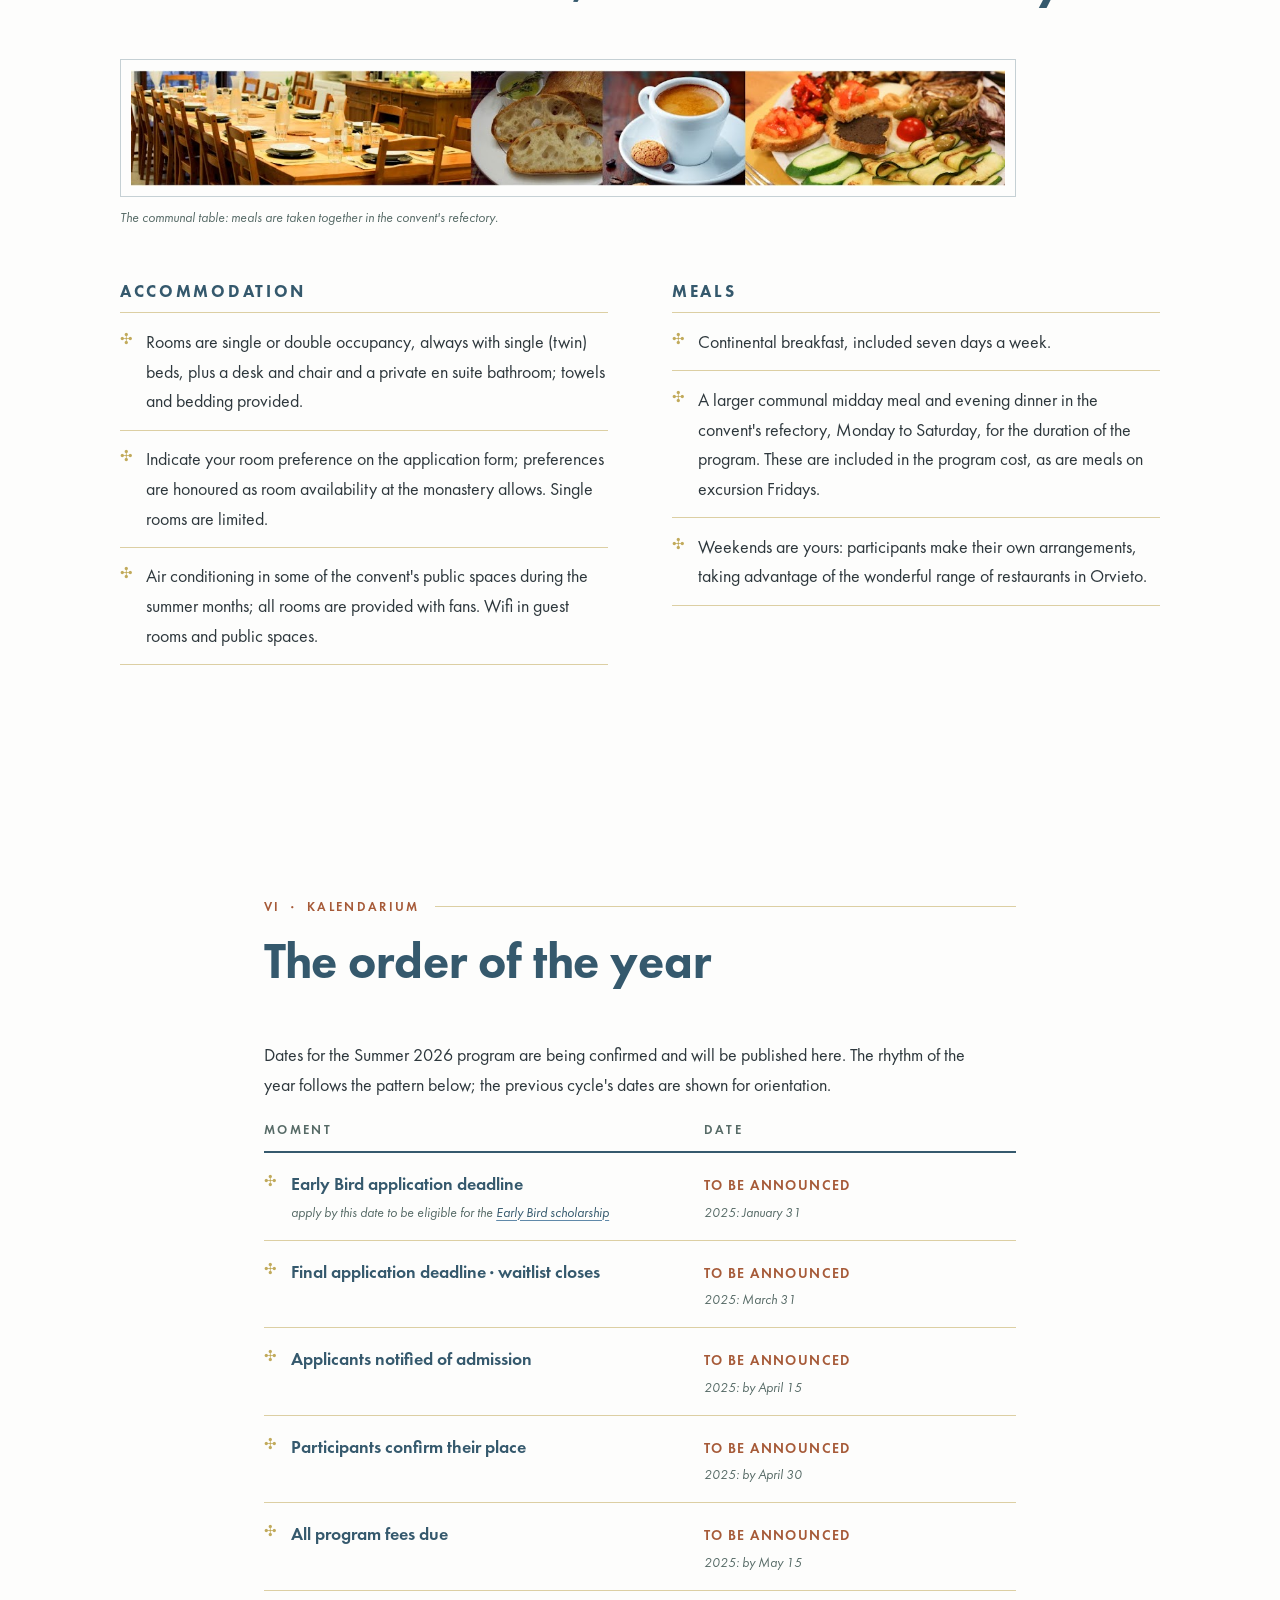
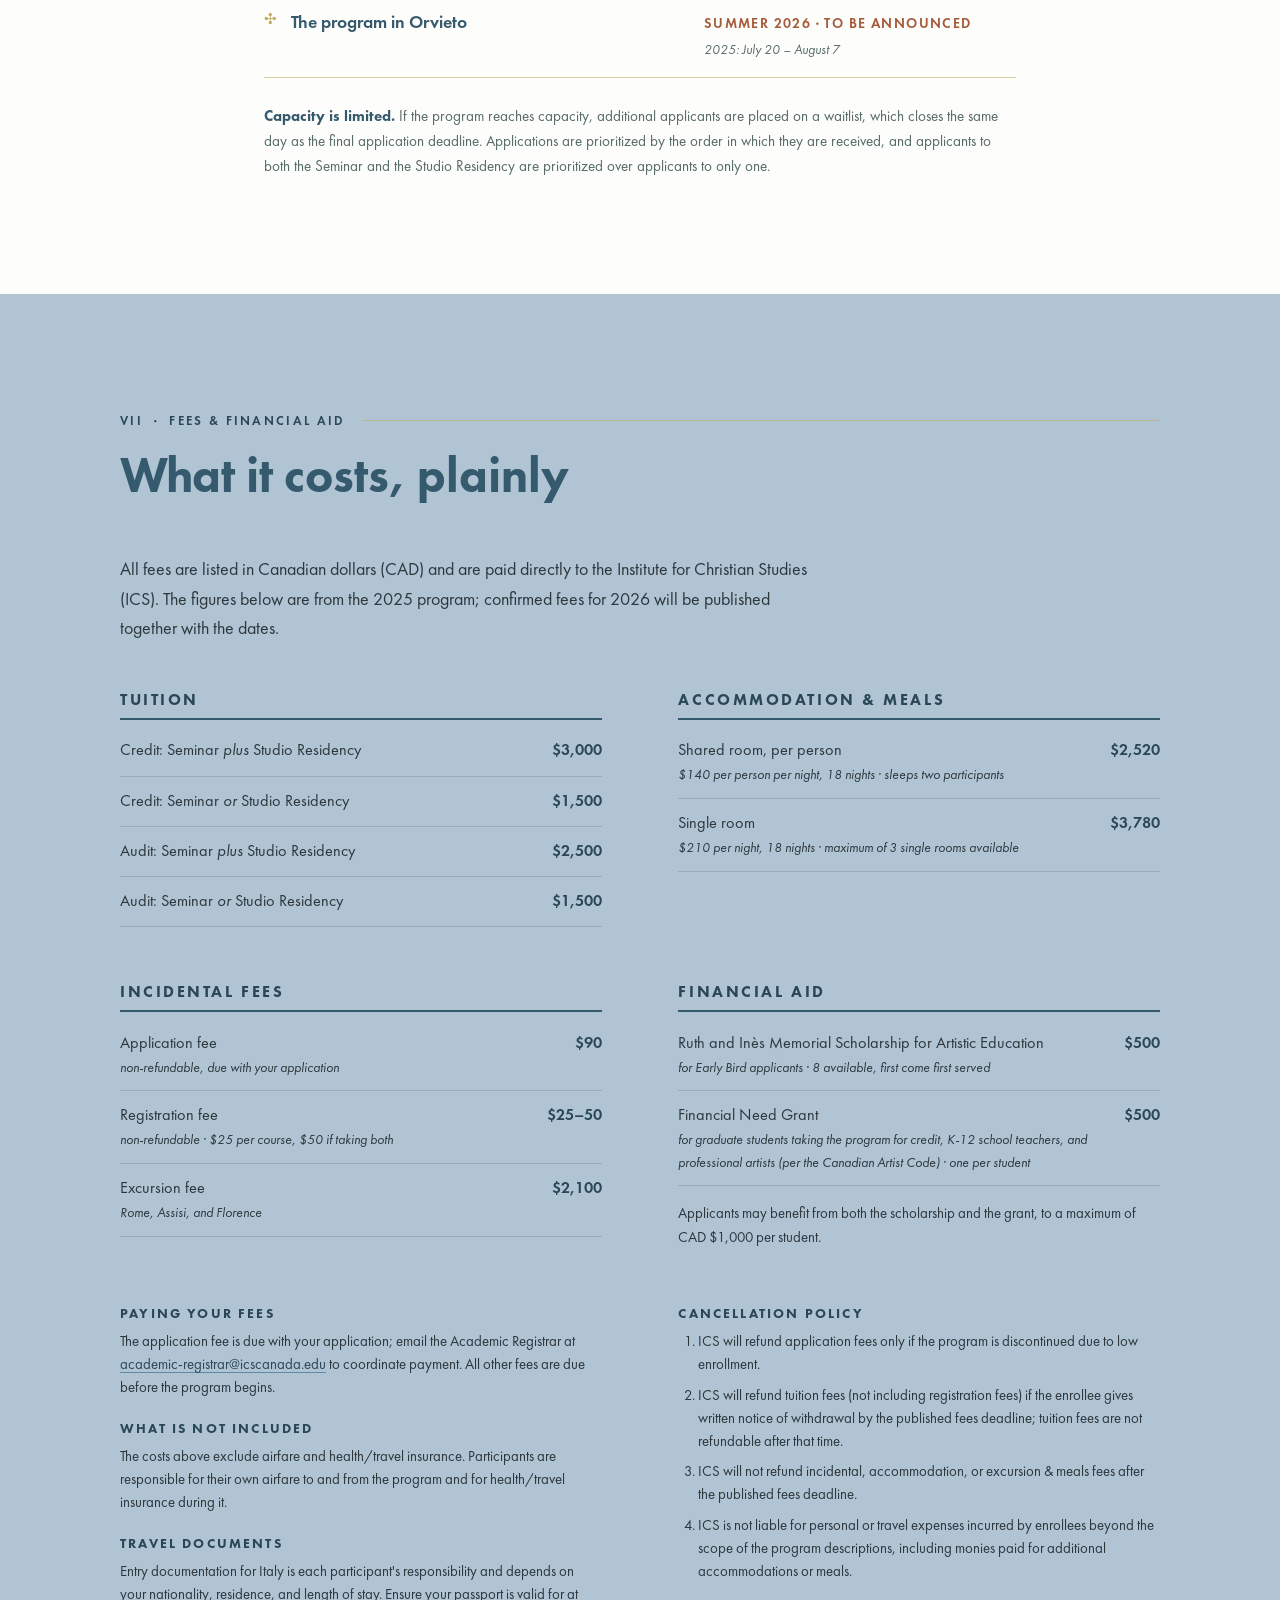
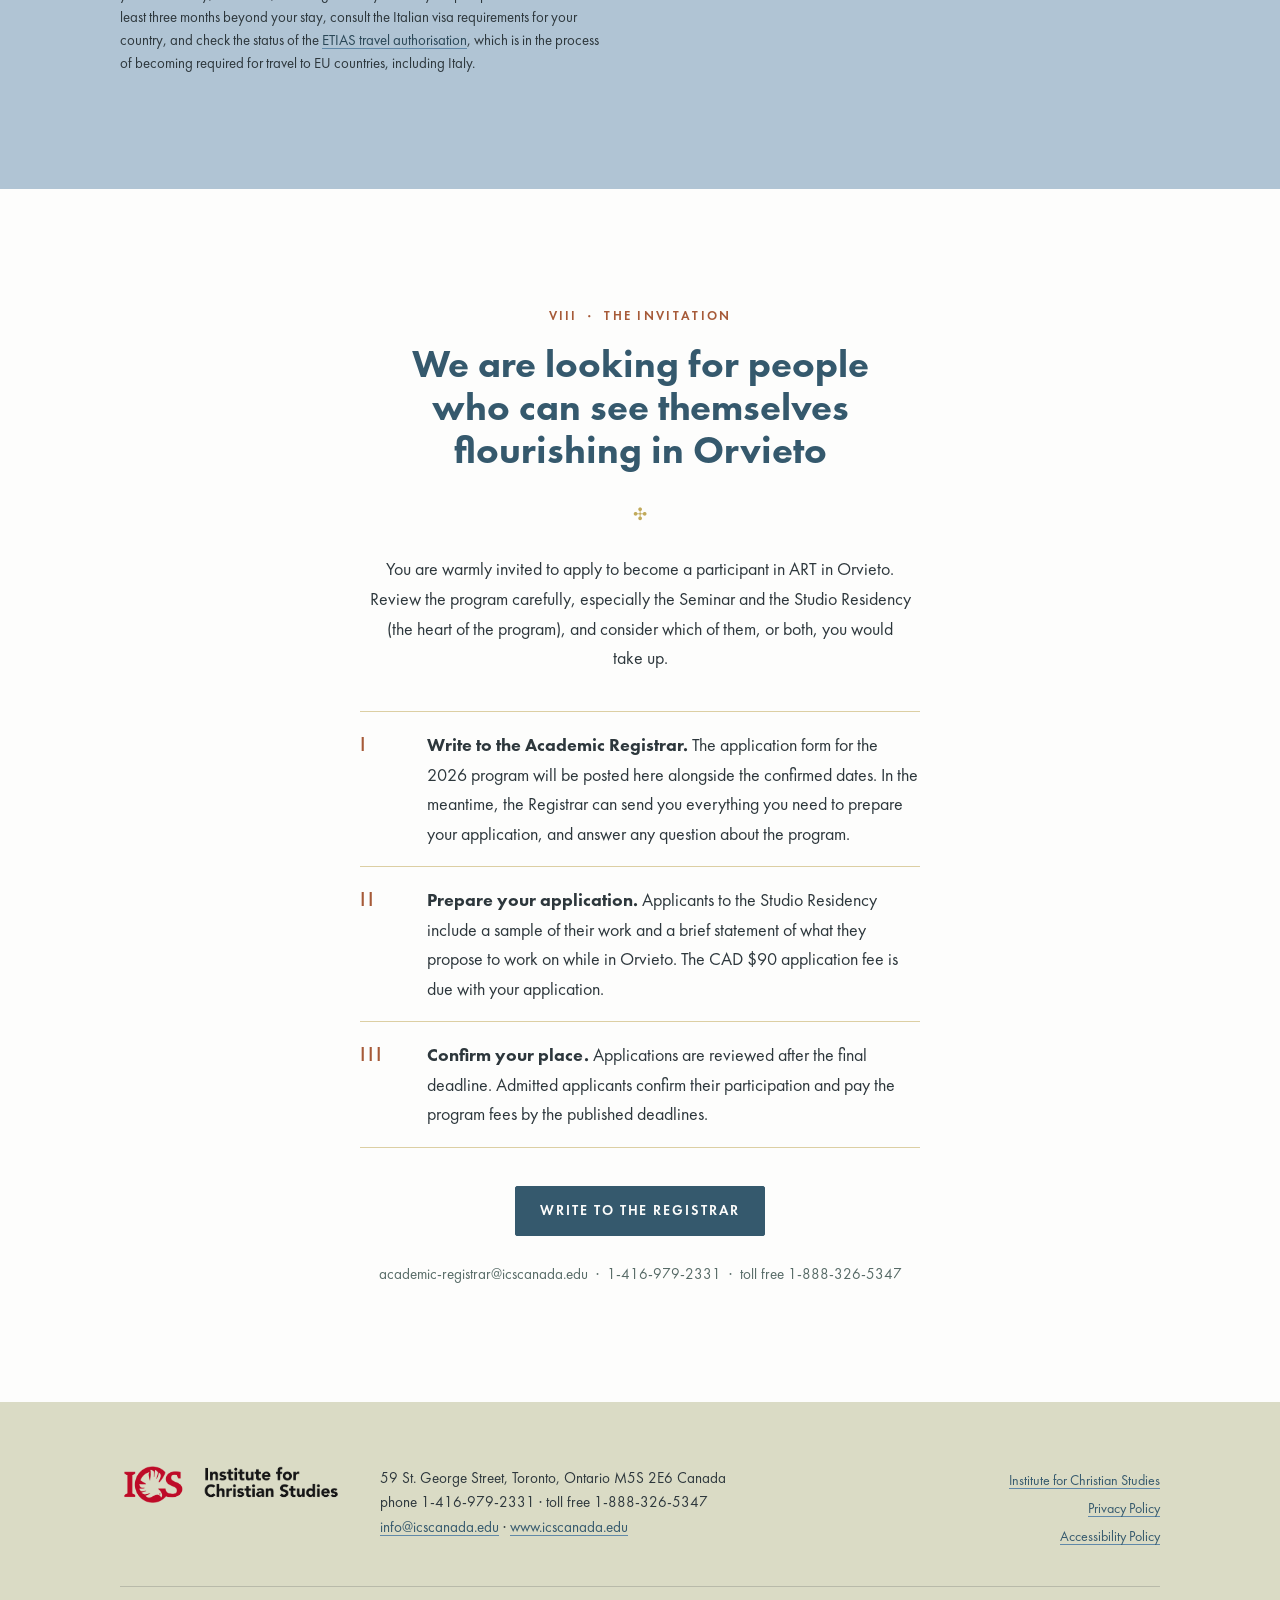
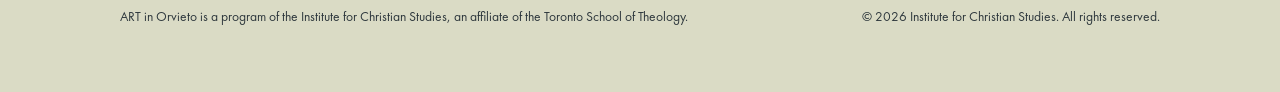
==== commit 72483f0b: "em-dashes" ====
--- a/index.html
+++ b/index.html
@@ -4,7 +4,7 @@
 <meta charset="utf-8">
 <meta name="viewport" content="width=device-width, initial-scale=1">
 <title>ART in Orvieto · Art, Religion &amp; Theology · Institute for Christian Studies</title>
-<meta name="description" content="ART in Orvieto is an advanced summer studies program in art, religion, and theology — a seminar and studio residency in a 13th-century monastery in Orvieto, Italy. A program of the Institute for Christian Studies, Toronto.">
+<meta name="description" content="ART in Orvieto is an advanced summer studies program in art, religion, and theology: a seminar and studio residency in a 13th-century monastery in Orvieto, Italy. A program of the Institute for Christian Studies, Toronto.">
 <link rel="icon" href="data:image/svg+xml,%3Csvg xmlns='http://www.w3.org/2000/svg' viewBox='0 0 64 64'%3E%3Crect width='64' height='64' fill='%23FDFDFC'/%3E%3Ccircle cx='32' cy='32' r='19' fill='none' stroke='%236089A9' stroke-width='9'/%3E%3C/svg%3E">
 <link rel="stylesheet" href="styles.css">
 </head>
@@ -38,7 +38,7 @@
         <span class="wm-expansion">Art · Religion · Theology</span>
         <span class="wm-line2">in ORVIET<span class="o">O</span></span>
       </h1>
-      <p class="hero-lede">A seminar and studio residency for practicing artists, teachers, and graduate students exploring the relationship between art, religion, and theology — in the medieval hill town of Orvieto, Italy.</p>
+      <p class="hero-lede">A seminar and studio residency for practicing artists, art teachers, and graduate students exploring the relationship between art, religion, and theology in the medieval hill town of Orvieto, Italy.</p>
       <!-- MAINTAINERS: when 2026 dates are confirmed, replace the line below,
            e.g. "Summer 2026 · July 19 – August 6 · Orvieto, Italy" -->
       <p class="hero-dates"><span>Summer 2026 · Orvieto, Italy</span> <span class="tba">Exact dates to be announced</span></p>
@@ -62,7 +62,7 @@
     </header>
     <div class="two-col">
       <div class="prose">
-        <p class="versal">ART in Orvieto offers an ecumenical exploration of Christian understandings of the arts — a residency designed for practicing artists, art teachers, graduate students in relevant fields, and other adult learners interested in engaging the intersection of art, religion, and theology.</p>
+        <p class="versal">ART in Orvieto offers an ecumenical exploration of Christian understandings of the arts: a residency designed for practicing artists, art teachers, graduate students in relevant fields, and other adult learners interested in engaging the intersection of art, religion, and theology.</p>
         <p>The program moves at the pace of the town: unhurried days of reading, conversation, and sustained studio work, punctuated by excursions to the art of Rome, Assisi, and Florence.</p>
       </div>
       <figure class="plate reveal">
@@ -81,11 +81,11 @@
       <h2>A renovated 13th-century convent, held in common</h2>
     </header>
     <div class="prose">
-      <p class="versal">The program occupies the superbly renovated medieval monastery of the Servite Order in Orvieto — the Convento dei Servi — positioned in the historic hilltop city centre, steps away from the ruins of an Etruscan temple and spectacular views of the valley below, one direction heading toward Florence and the other toward Rome. Accommodations, seminar rooms, and studio space are all housed within its walls.</p>
-      <p>The monastery is designed around a large cloister, and the whole complex dates to the 1200s. The Servite church, Santa Maria dei Servi — a large architectural gem refashioned in the 1800s — forms the west side of the cloister. The <strong>classroom</strong> where the Graduate Seminar meets sits across from the church on the main floor and contains a small library for participants' use. The <strong>studio</strong> runs along the north side of the cloister: two adjoining spaces under a beautiful vaulted ceiling from the 1200s, with plenty of room for sustained work. Each Studio Residency participant is allocated a personal workstation for the duration of the program, with continuous access to the studio throughout.</p>
+      <p class="versal">The program occupies the superbly renovated medieval monastery of the Servite Order in Orvieto, the Convento dei Servi, positioned in the historic hilltop city centre, steps away from the ruins of an Etruscan temple and spectacular views of the valley below, one direction heading toward Florence and the other toward Rome. Accommodations, seminar rooms, and studio space are all housed within its walls.</p>
+      <p>The monastery is designed around a large cloister, and the whole complex dates to the 1200s. The Servite church, Santa Maria dei Servi, a large architectural gem refashioned in the 1800s, forms the west side of the cloister. The <strong>classroom</strong> where the Graduate Seminar meets sits across from the church on the main floor and contains a small library for participants' use. The <strong>studio</strong> runs along the north side of the cloister: two adjoining spaces under a beautiful vaulted ceiling from the 1200s, with plenty of room for sustained work. Each Studio Residency participant is allocated a personal workstation for the duration of the program, with continuous access to the studio throughout.</p>
     </div>
     <figure class="plate reveal plate-below">
-      <div class="plate-frame"><img src="assets/monastery-strip.jpg" alt="Five interior views of the renovated monastery: white galleries with framed prints, a vaulted stone workroom with worktables, a corridor of framed artwork, and a sitting room" width="1280" height="150" loading="lazy"></div>
+      <div class="plate-frame"><img src="assets/monastery-strip.jpg" alt="Interior views of the renovated monastery: white galleries with framed prints, a vaulted stone workroom with worktables, a corridor of framed artwork, and a sitting room" width="1280" height="150" loading="lazy"></div>
       <figcaption>Inside the Convento dei Servi: galleries, the vaulted studio, and common rooms.</figcaption>
     </figure>
     <p class="aside-note">The space is leased from Gordon College of Wenham, Massachusetts, whose Studio for Art, Faith, and History makes its home here.</p>
@@ -97,10 +97,10 @@
   <div class="container">
     <header class="threshold">
       <span class="rubric">III &nbsp;·&nbsp; The Hours</span>
-      <h2>One seminar, one studio — the heart of the program</h2>
+      <h2>One seminar, one studio: the heart of the program</h2>
     </header>
     <div class="prose section-intro">
-      <p>The program has two components, and participants may take both — or only one. The Seminar and the Studio Residency meet during the week; the studio itself is open to residency participants at all hours, and the library, classroom, and common area are available to everyone throughout the program. Priority for admission is given to those taking both.</p>
+      <p>The program has two components, and participants may take both, or only one. The Seminar and the Studio Residency meet during the week; the studio itself is open to residency participants at all hours, and the library, classroom, and common area are available to everyone throughout the program. Priority for admission is given to those taking both.</p>
     </div>
 
     <article class="office">
@@ -110,8 +110,8 @@
         <p class="leader">led by <a href="#people">Rebekah Smick</a></p>
       </div>
       <div class="office-body">
-        <p>For some, the idea of an expressly Christian art is a literal impossibility in the contemporary art world context — the sheer notion seems to defy the very nature of art as we understand it, suggesting propaganda rather than the free expression of an individual artist. Yet explicitly Christian art dominates the walls of most Western art museums, and much of it is thought to represent the height of Western art practice. What is this puzzling history able to tell us about the relationship of art to Christianity? How have Christians understood art to function religiously, and what relation does that have to how art is conceived in the modern context?</p>
-        <p>The seminar examines the art traditions of the three main branches of Christianity in their historical contexts — Catholic, Orthodox, and Protestant — the theology pertinent to their understandings of the religious image, and what contemporary Christian philosophers and theologians have to say about the possibilities for Christian art in modern society. Taking full advantage of the setting, the seminar explores the art of Orvieto and its region as well as of Rome, Assisi, and Florence, in a mix of lecture and discussion on assigned readings.</p>
+        <p>For some, the idea of an expressly Christian art is a literal impossibility in the contemporary art world context: the sheer notion seems to defy the very nature of art as we understand it, suggesting propaganda rather than the free expression of an individual artist. Yet explicitly Christian art dominates the walls of most Western art museums, and much of it is thought to represent the height of Western art practice. What is this puzzling history able to tell us about the relationship of art to Christianity? How have Christians understood art to function religiously, and what relation does that have to how art is conceived in the modern context?</p>
+        <p>The seminar examines the art traditions of the three main branches of Christianity (Catholic, Orthodox, and Protestant) in their historical contexts, the theology pertinent to their understandings of the religious image, and what contemporary Christian philosophers and theologians have to say about the possibilities for Christian art in modern society. Taking full advantage of the setting, the seminar explores the art of Orvieto and its region as well as of Rome, Assisi, and Florence, in a mix of lecture and discussion on assigned readings.</p>
       </div>
     </article>
 
@@ -122,7 +122,7 @@
         <p class="leader">led by <a href="#people">David Holt</a></p>
       </div>
       <div class="office-body">
-        <p>The goal of the studio residency is to help practicing artists make substantial progress with a particular body of work. Participants develop their artworks through various stages — from initial inspirations, ideas, and studies to more fully realized visual forms — while exploring relevant religious, theological, and art historical dimensions. The emphasis falls on the process of creation more than final completion, though there will be opportunities to display work produced during the residency.</p>
+        <p>The goal of the studio residency is to help practicing artists make substantial progress with a particular body of work. Participants develop their artworks through various stages, from initial inspirations, ideas, and studies to more fully realized visual forms, while exploring relevant religious, theological, and art historical dimensions. The emphasis falls on the process of creation more than final completion, though there will be opportunities to display work produced during the residency.</p>
         <p>Works in a variety of media are encouraged and supported. Practicing artists of all levels of experience are welcome, and guidance is tailored to individual needs: help with materials, techniques, and design issues; assistance in furthering technical skills; and direction in concept development, research, and interpretive methodologies. Alongside ongoing individual consultation, weekly sharing of one's progress with the group provides informed feedback and support. A list of basic supplies is sent to participants upon registration.</p>
       </div>
     </article>
@@ -136,11 +136,11 @@
     <div class="options">
       <div class="option">
         <h3>The Graduate Credit Option</h3>
-        <p>A formal course of study and practice at the graduate level. Those who complete the graduate requirements in the Seminar and/or Studio Residency may receive graduate credit toward: the MWS-ART degree program of the Institute for Christian Studies; a degree program in the Toronto School of Theology; or a degree program in another institution that accepts transfer credit. Credit is given to students formally admitted to graduate study in the respective institution.</p>
+        <p>A formal course of study and practice at the graduate level. Those who complete the graduate requirements in the Seminar and/or Studio Residency may receive graduate credit toward: the Master of Worldview Studies (MWS-ART) degree program of the Institute for Christian Studies; a degree program in the Toronto School of Theology; or a degree program in another institution that accepts transfer credit. Credit is given to students formally admitted to graduate study in the respective institution.</p>
       </div>
       <div class="option">
         <h3>The Audit Option</h3>
-        <p>Regular attendance and full participation in the Seminar and/or Studio Residency, on a not-for-credit basis: completing the readings and joining in discussion; engaging in work on one's own artistic project and sharing in artistic conversation with others. Participants taking this option can receive a <em>Certificate of Completion</em> for studies in ART in Orvieto — suited to those seeking professional development rather than graduate credit.</p>
+        <p>Regular attendance and full participation in the Seminar and/or Studio Residency, on a not-for-credit basis: completing the readings and joining in discussion; engaging in work on one's own artistic project and sharing in artistic conversation with others. Participants taking this option can receive a <em>Certificate of Completion</em> for studies in ART in Orvieto, suited to those seeking professional development rather than graduate credit.</p>
       </div>
     </div>
   </div>
@@ -193,7 +193,7 @@
       <div>
         <h3 class="list-head">Accommodation</h3>
         <ul class="ruled-list">
-          <li>Rooms are single or double occupancy, always with single (twin) beds, plus a desk and chair and a private en suite bathroom — towels and bedding provided.</li>
+          <li>Rooms are single or double occupancy, always with single (twin) beds, plus a desk and chair and a private en suite bathroom; towels and bedding provided.</li>
           <li>Indicate your room preference on the application form; preferences are honoured as room availability at the monastery allows. Single rooms are limited.</li>
           <li>Air conditioning in some of the convent's public spaces during the summer months; all rooms are provided with fans. Wifi in guest rooms and public spaces.</li>
         </ul>
@@ -202,7 +202,7 @@
         <h3 class="list-head">Meals</h3>
         <ul class="ruled-list">
           <li>Continental breakfast, included seven days a week.</li>
-          <li>A larger communal midday meal and evening dinner in the convent's refectory, Monday to Saturday, for the duration of the program — included in the program cost, as are meals on excursion Fridays.</li>
+          <li>A larger communal midday meal and evening dinner in the convent's refectory, Monday to Saturday, for the duration of the program. These are included in the program cost, as are meals on excursion Fridays.</li>
           <li>Weekends are yours: participants make their own arrangements, taking advantage of the wonderful range of restaurants in Orvieto.</li>
         </ul>
       </div>
@@ -263,21 +263,21 @@
       <h2>What it costs, plainly</h2>
     </header>
     <p class="narrow section-intro">All fees are listed in Canadian dollars (CAD) and are paid directly to the Institute for Christian Studies (ICS). The figures below are from the 2025 program; confirmed fees for 2026 will be published together with the dates.</p>
-    <!-- MAINTAINERS: 2025 figures below — update alongside the 2026 dates. -->
+    <!-- MAINTAINERS: 2025 figures below; update alongside the 2026 dates. -->
     <div class="fees-groups">
       <div class="fee-group">
         <h3>Tuition</h3>
         <table class="fee-table">
-          <tr><td>Credit — Seminar <em>plus</em> Studio Residency</td><td>$3,000</td></tr>
-          <tr><td>Credit — Seminar <em>or</em> Studio Residency</td><td>$1,500</td></tr>
-          <tr><td>Audit — Seminar <em>plus</em> Studio Residency</td><td>$2,500</td></tr>
-          <tr><td>Audit — Seminar <em>or</em> Studio Residency</td><td>$1,500</td></tr>
+          <tr><td>Credit: Seminar <em>plus</em> Studio Residency</td><td>$3,000</td></tr>
+          <tr><td>Credit: Seminar <em>or</em> Studio Residency</td><td>$1,500</td></tr>
+          <tr><td>Audit: Seminar <em>plus</em> Studio Residency</td><td>$2,500</td></tr>
+          <tr><td>Audit: Seminar <em>or</em> Studio Residency</td><td>$1,500</td></tr>
         </table>
       </div>
       <div class="fee-group">
         <h3>Accommodation &amp; Meals</h3>
         <table class="fee-table">
-          <tr><td>Shared room <span class="fee-sub">$140 per person per night, 18 nights · sleeps two participants</span></td><td>$2,520</td></tr>
+          <tr><td>Shared room, per person <span class="fee-sub">$140 per person per night, 18 nights · sleeps two participants</span></td><td>$2,520</td></tr>
           <tr><td>Single room <span class="fee-sub">$210 per night, 18 nights · maximum of 3 single rooms available</span></td><td>$3,780</td></tr>
         </table>
       </div>
@@ -301,7 +301,7 @@
     <div class="fees-fineprint">
       <div>
         <h3>Paying your fees</h3>
-        <p>The application fee is due with your application — email the Academic Registrar at <a href="mailto:academic-registrar@icscanada.edu">academic&#8209;registrar@icscanada.edu</a> to coordinate payment. All other fees are due before the program begins.</p>
+        <p>The application fee is due with your application; email the Academic Registrar at <a href="mailto:academic-registrar@icscanada.edu">academic&#8209;registrar@icscanada.edu</a> to coordinate payment. All other fees are due before the program begins.</p>
       </div>
       <div>
         <h3>What is not included</h3>
@@ -332,7 +332,7 @@
       <h2>We are looking for people who can see themselves flourishing in Orvieto</h2>
     </header>
     <p class="apply-ornament" aria-hidden="true">✣</p>
-    <p>You are warmly invited to apply to become a participant in ART in Orvieto. Review the program carefully — especially the Seminar and the Studio Residency, the heart of the program — and consider which of them, or both, you would take up.</p>
+    <p>You are warmly invited to apply to become a participant in ART in Orvieto. Review the program carefully, especially the Seminar and the Studio Residency (the heart of the program), and consider which of them, or both, you would take up.</p>
     <ol class="apply-steps">
       <li><div><strong>Write to the Academic Registrar.</strong> The application form for the 2026 program will be posted here alongside the confirmed dates. In the meantime, the Registrar can send you everything you need to prepare your application, and answer any question about the program.</div></li>
       <li><div><strong>Prepare your application.</strong> Applicants to the Studio Residency include a sample of their work and a brief statement of what they propose to work on while in Orvieto. The CAD $90 application fee is due with your application.</div></li>
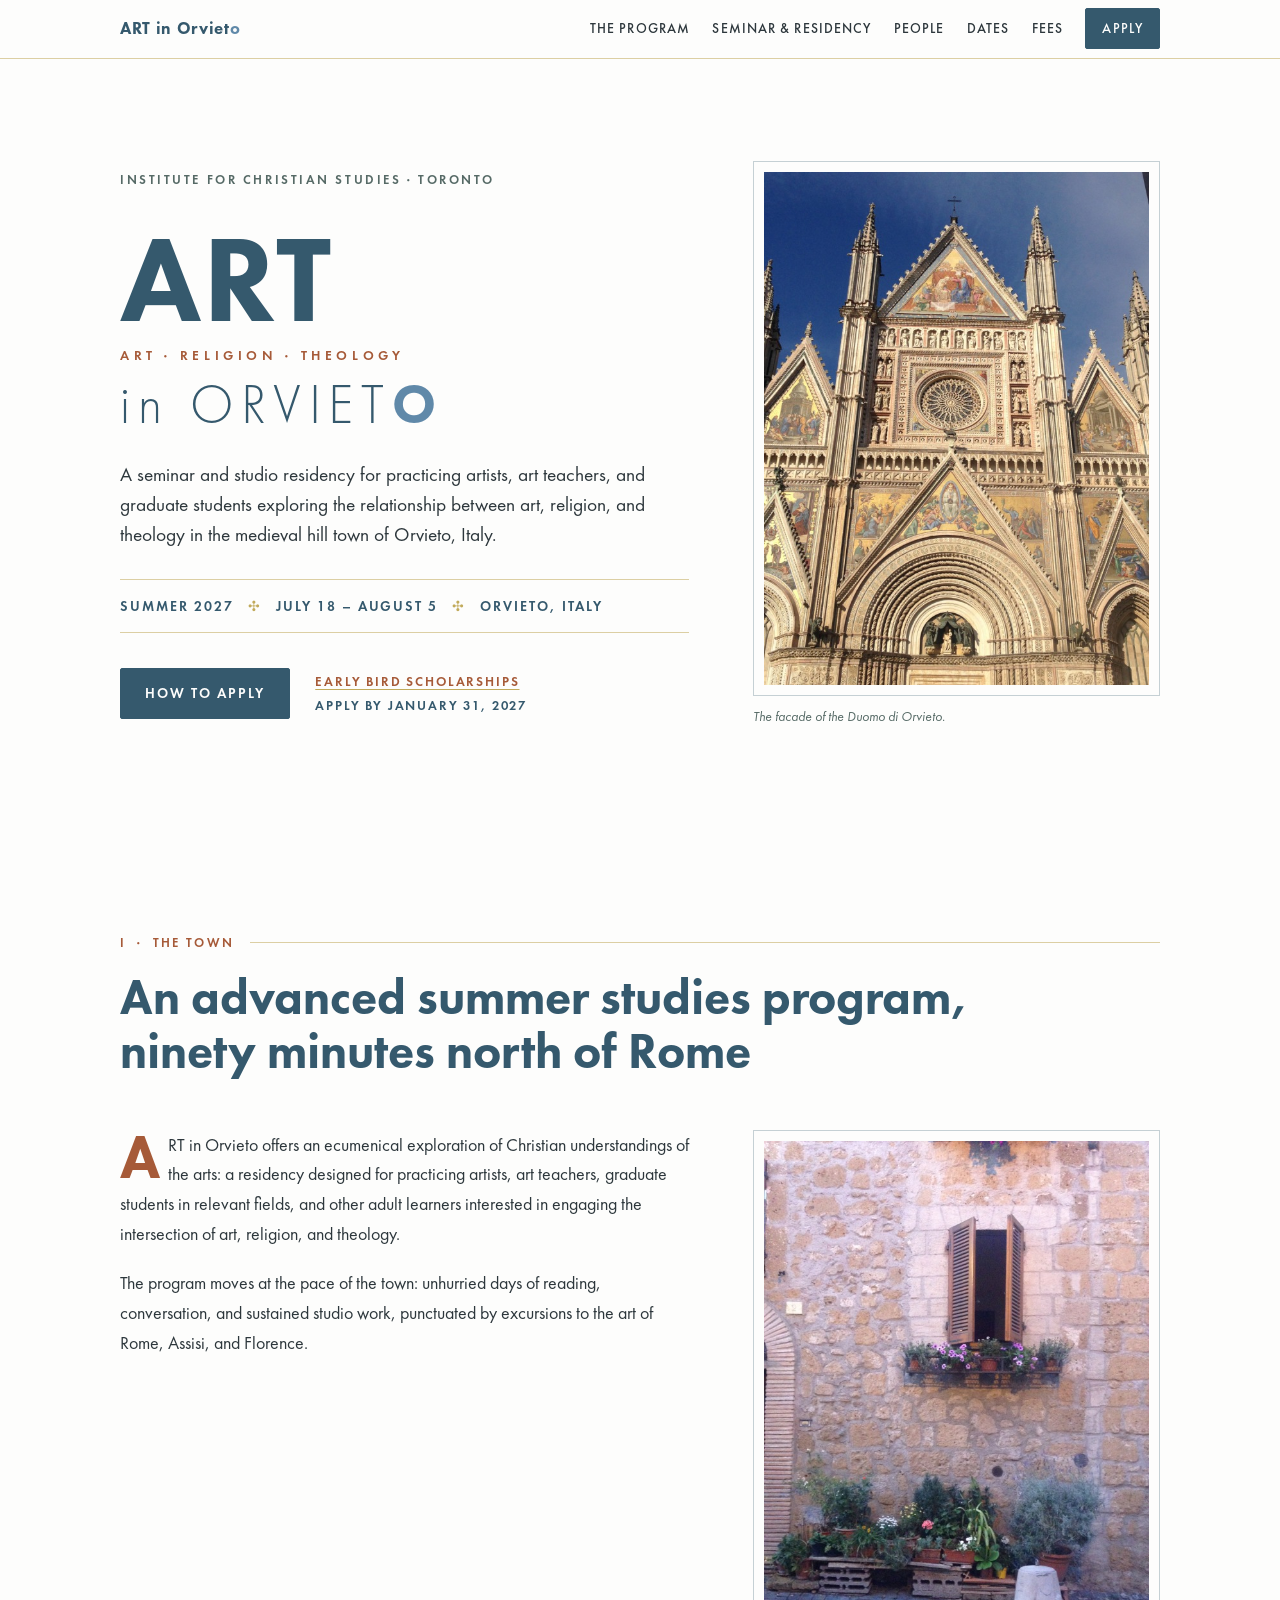
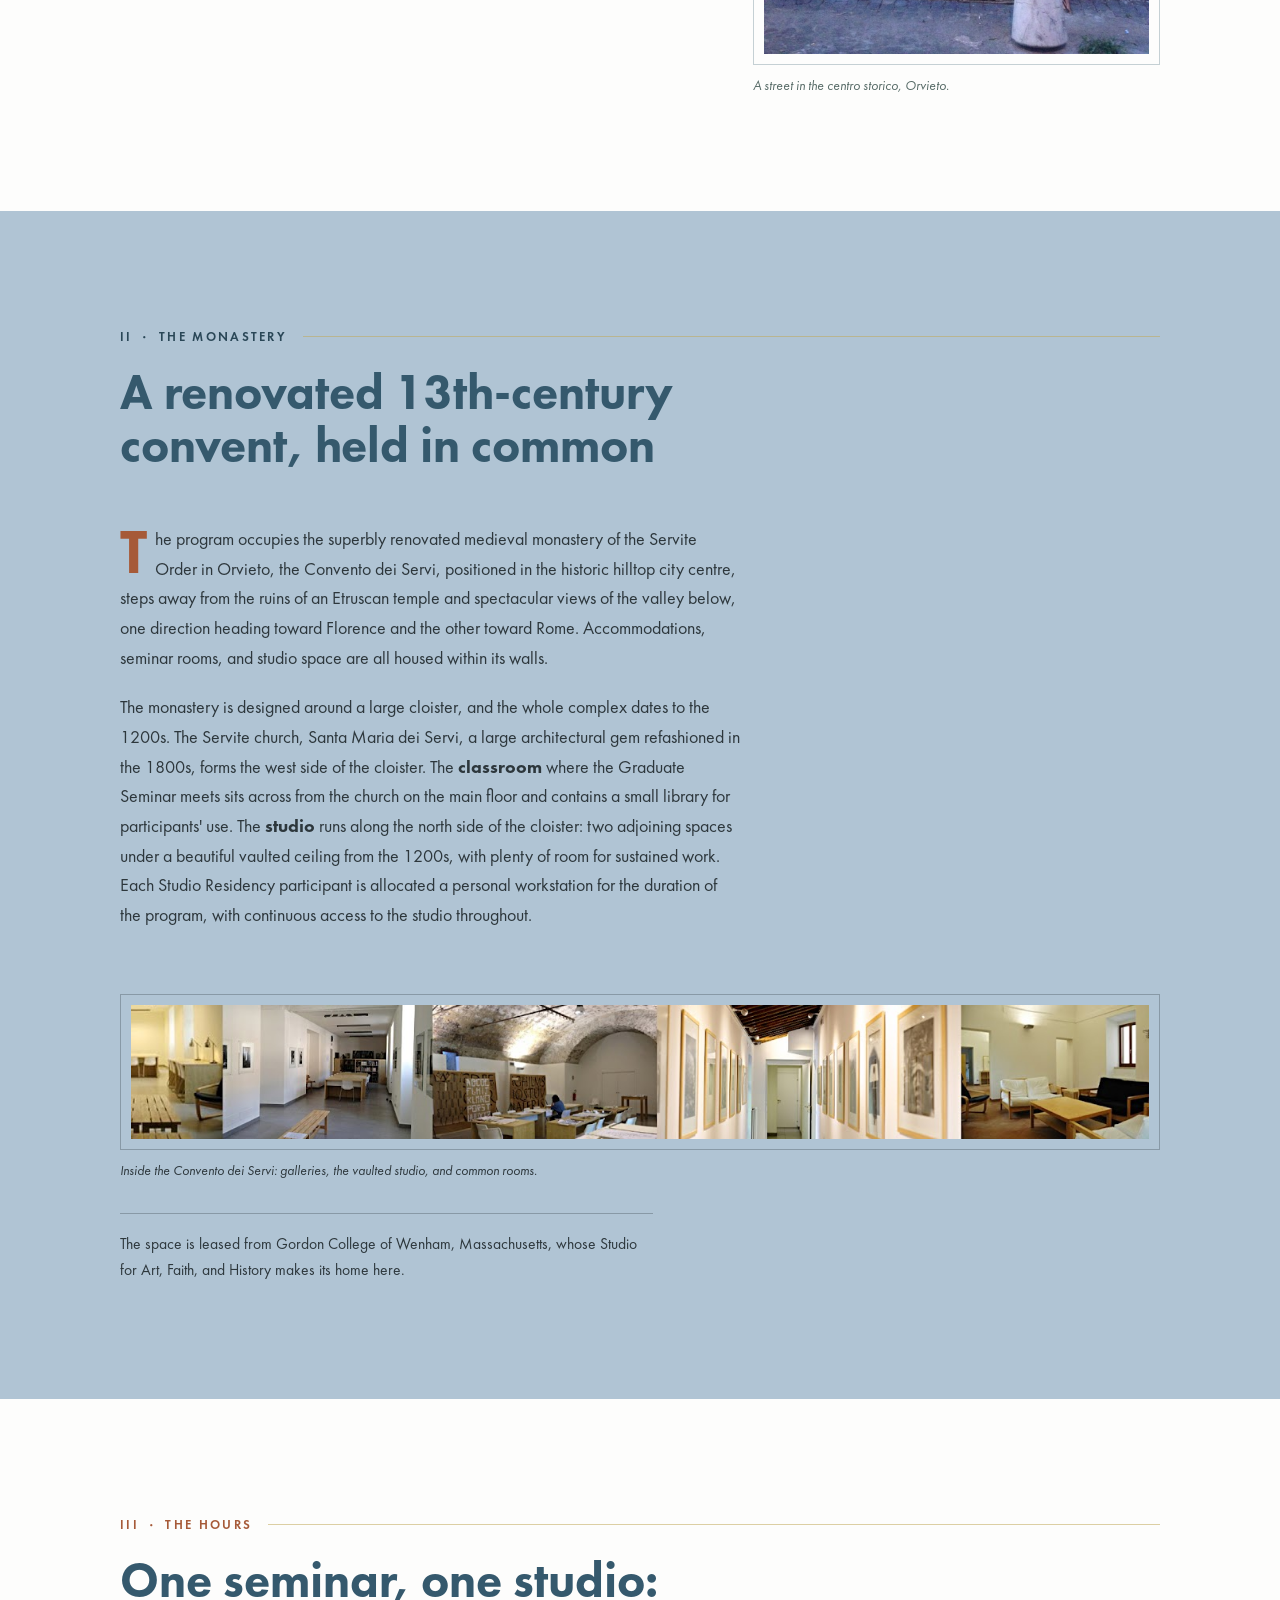
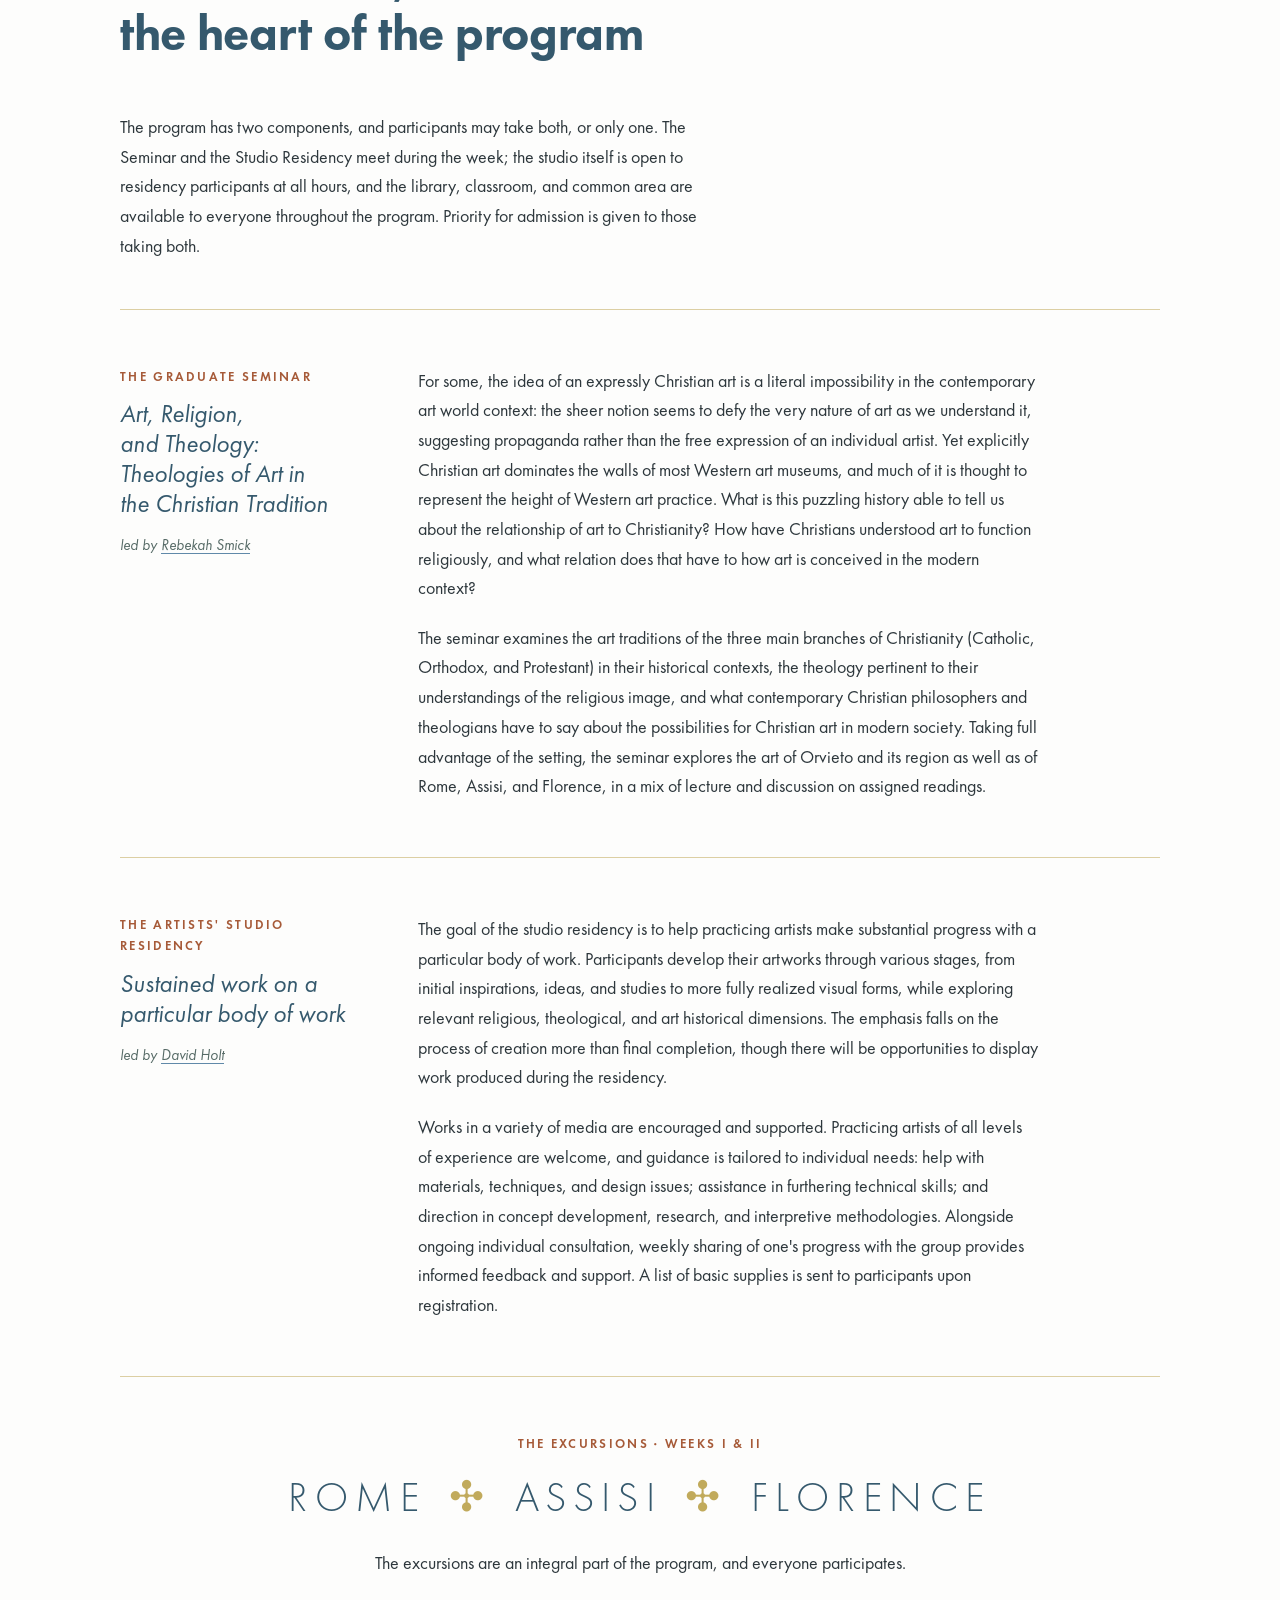
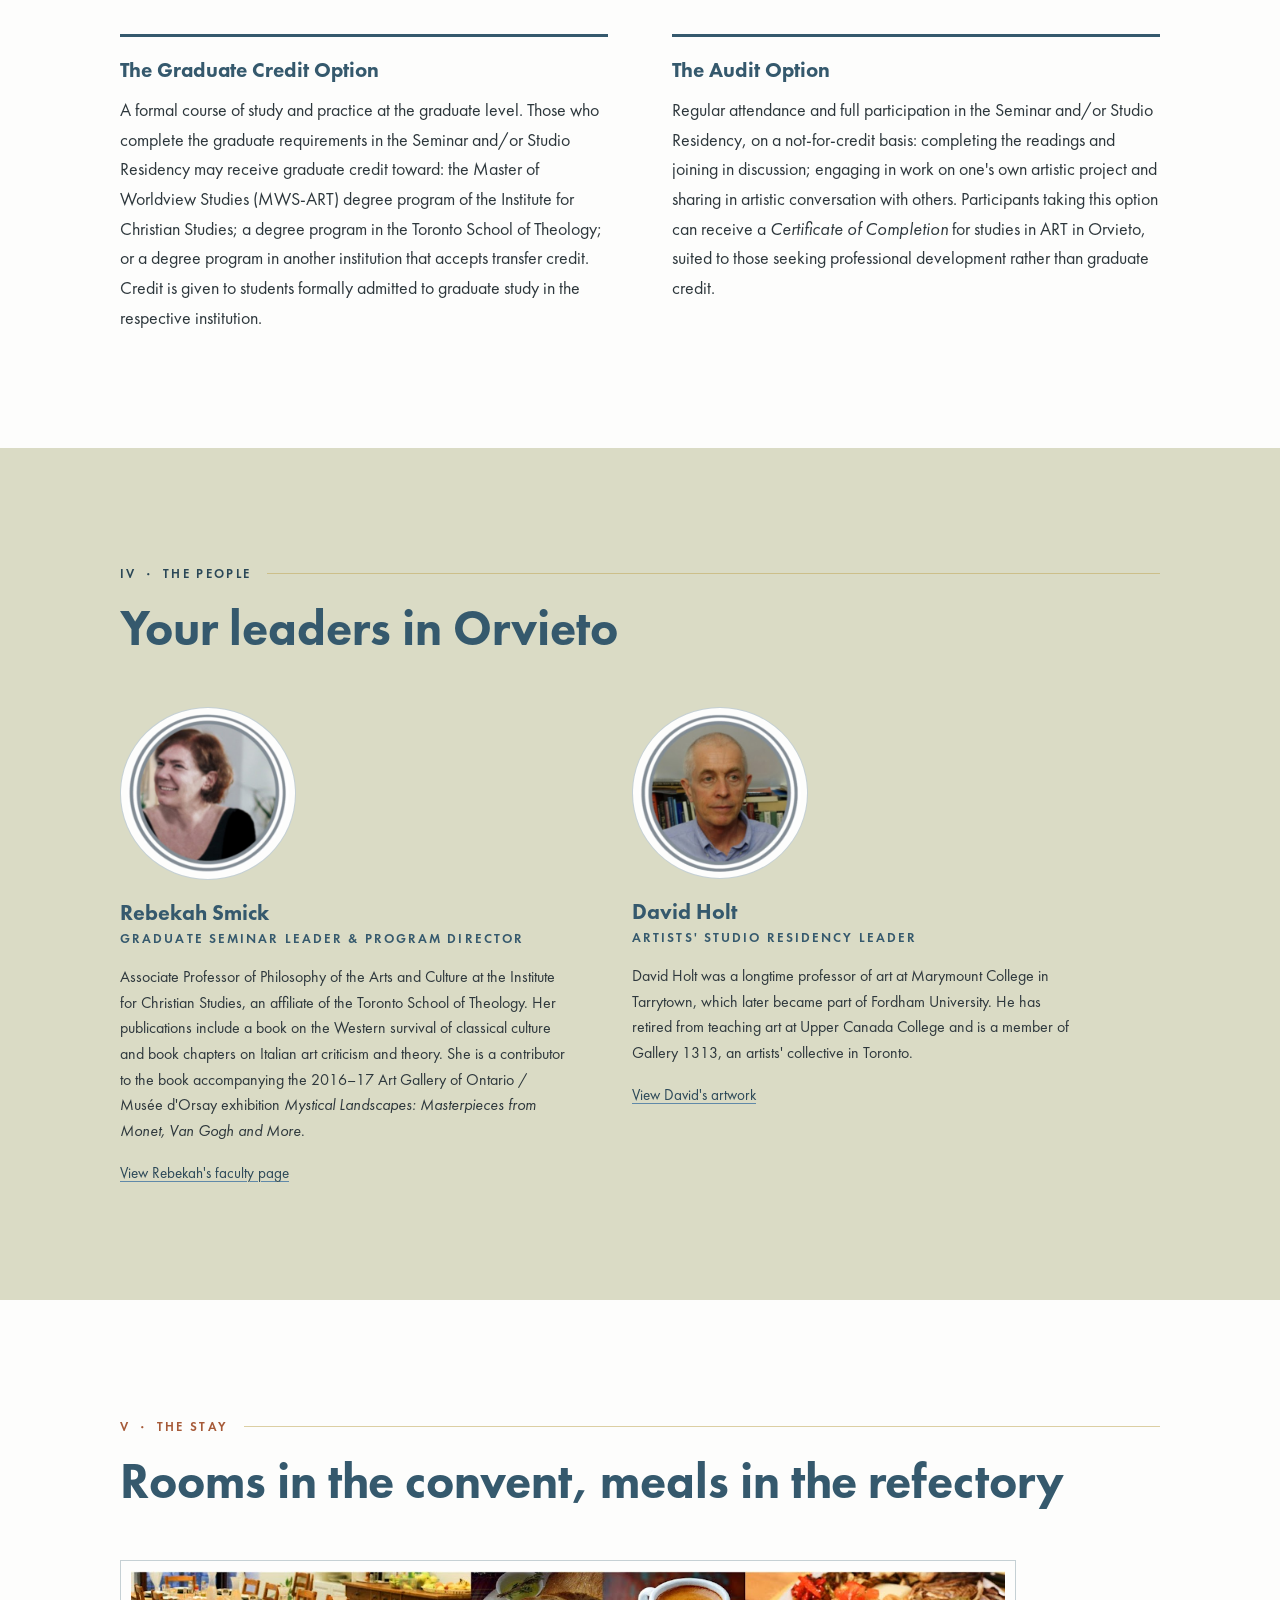
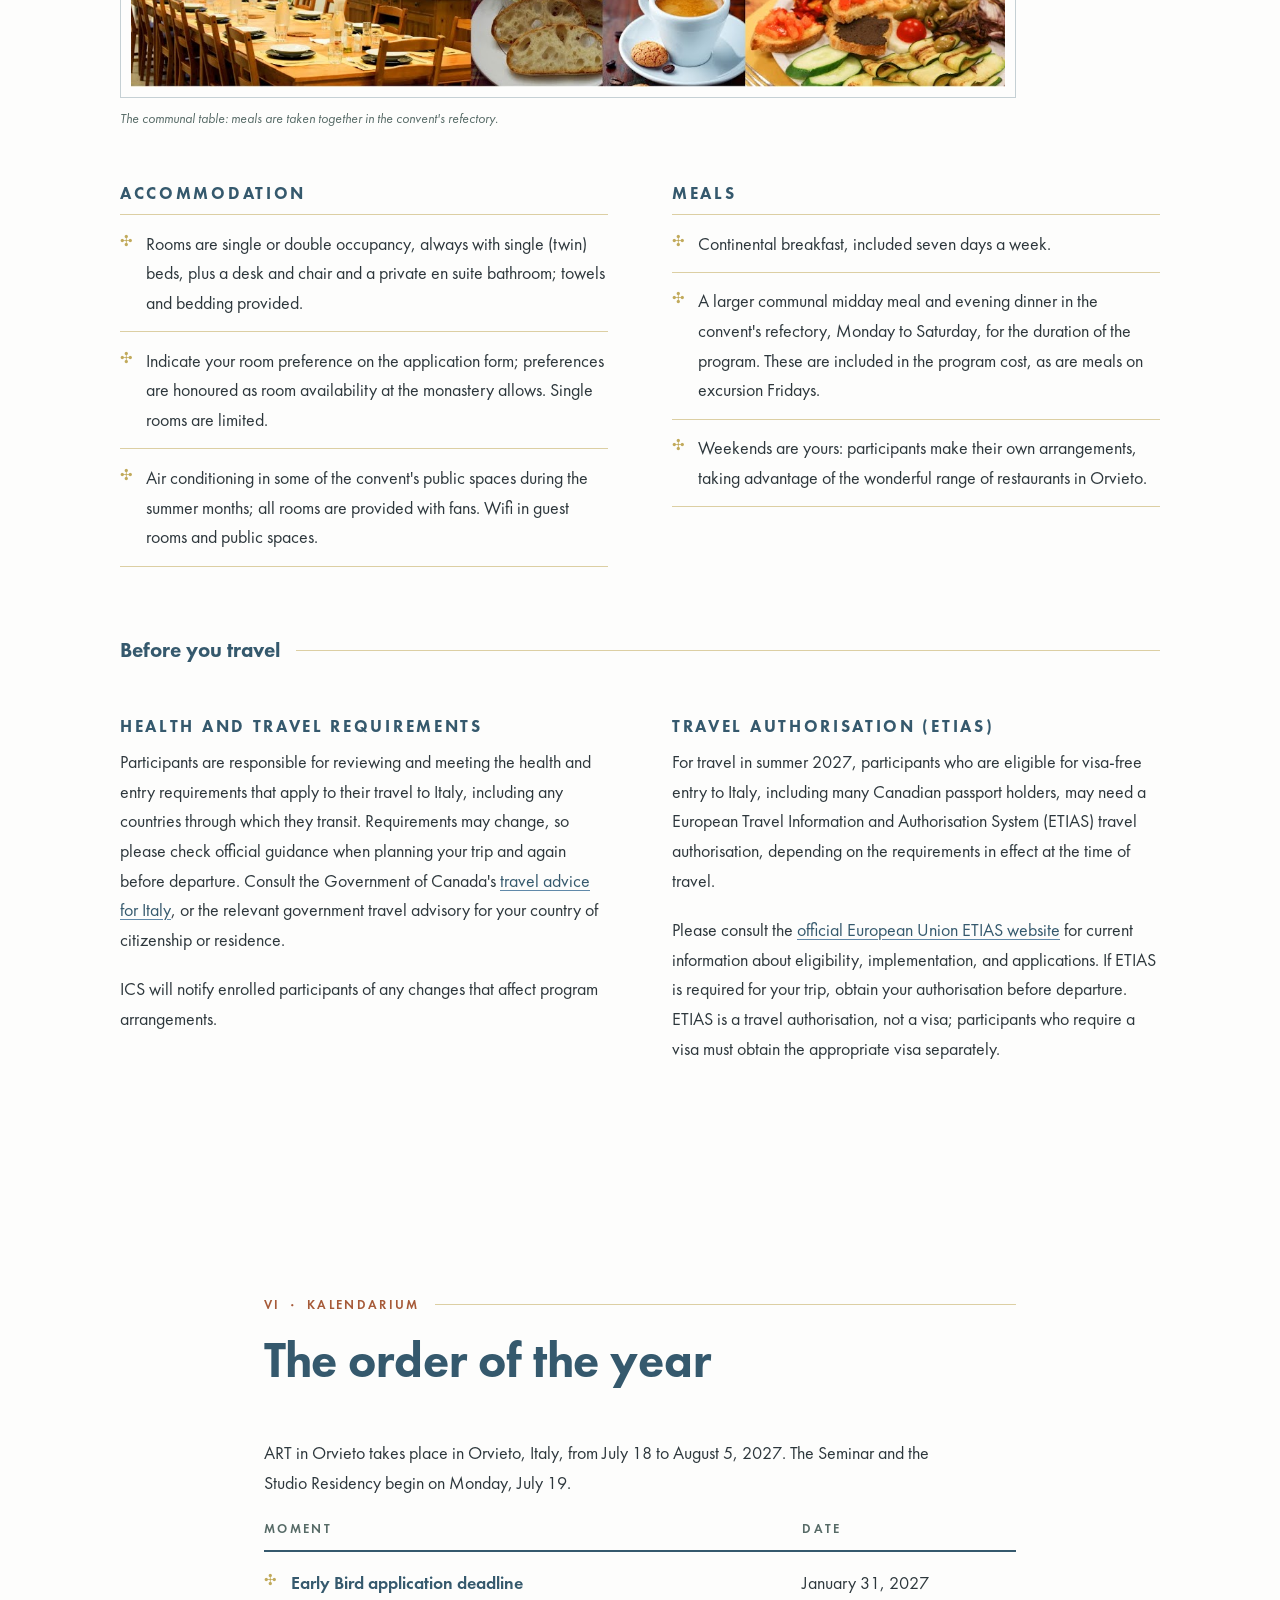
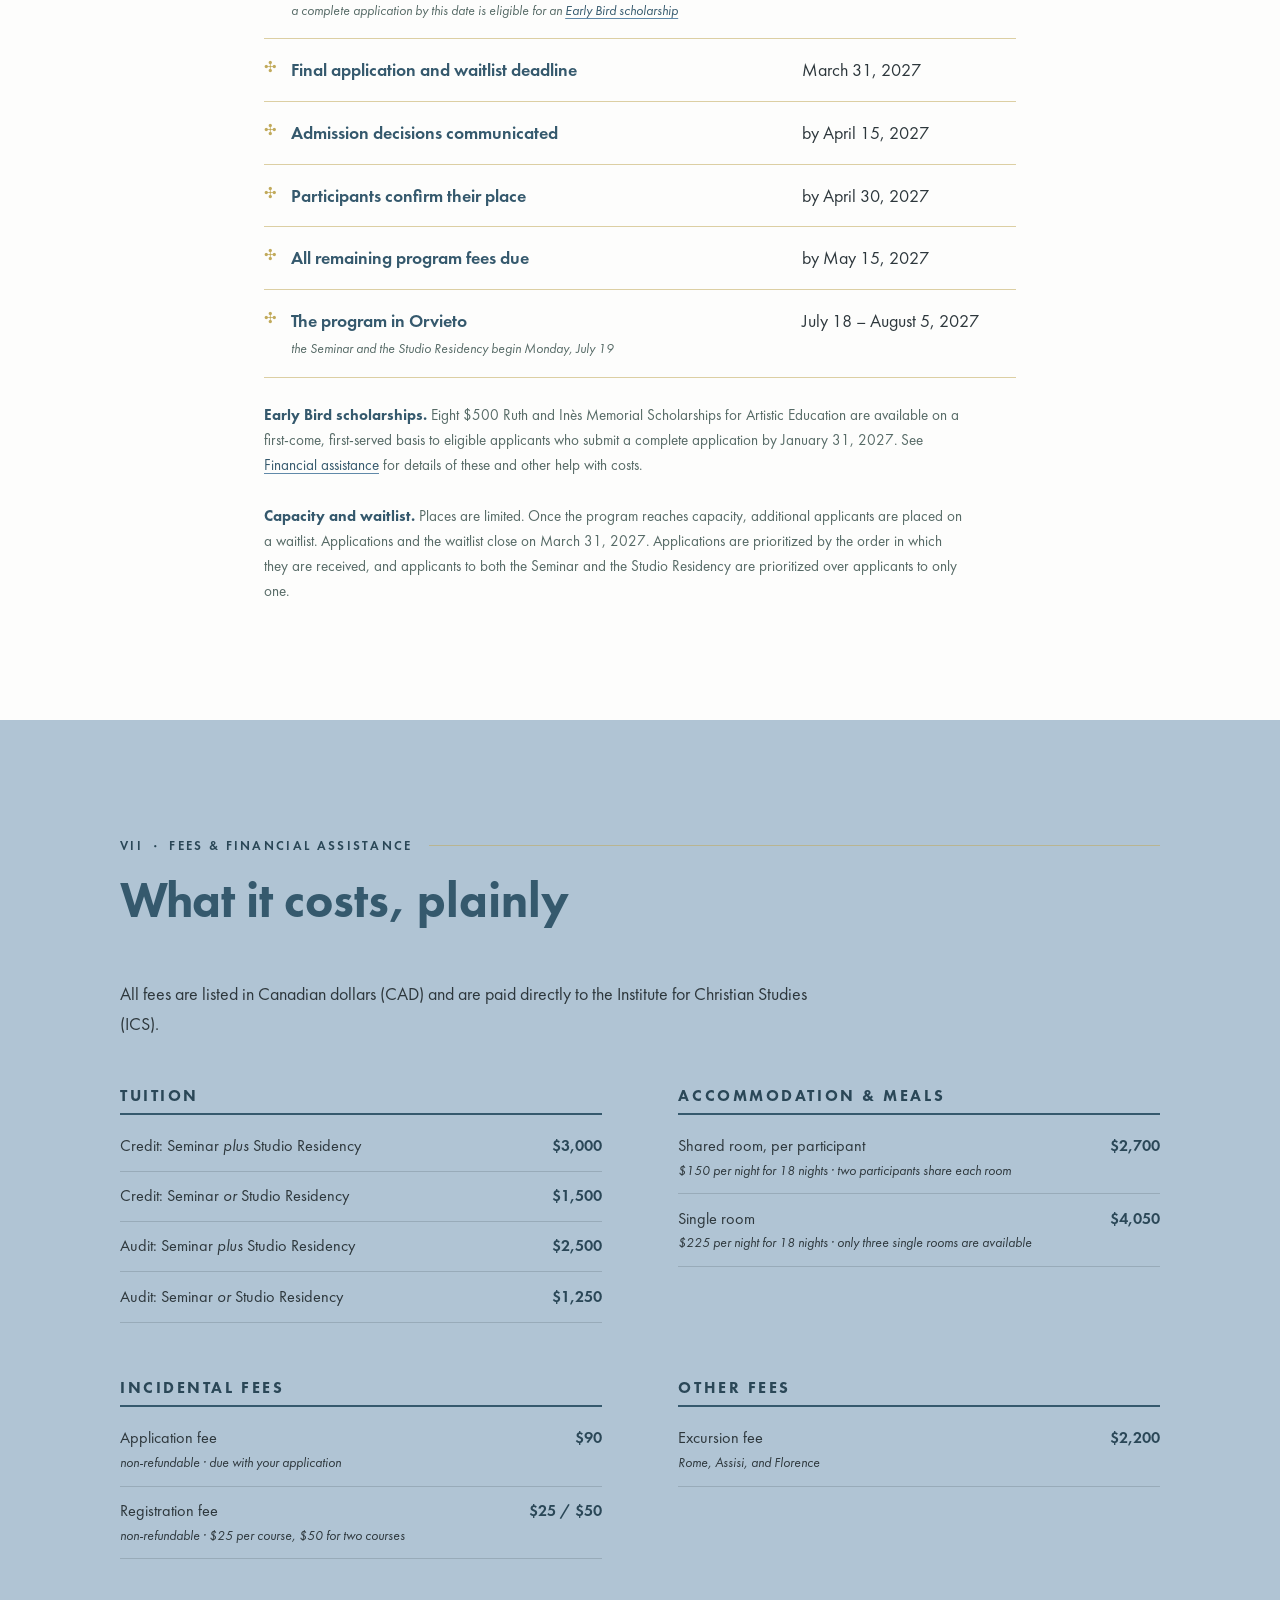
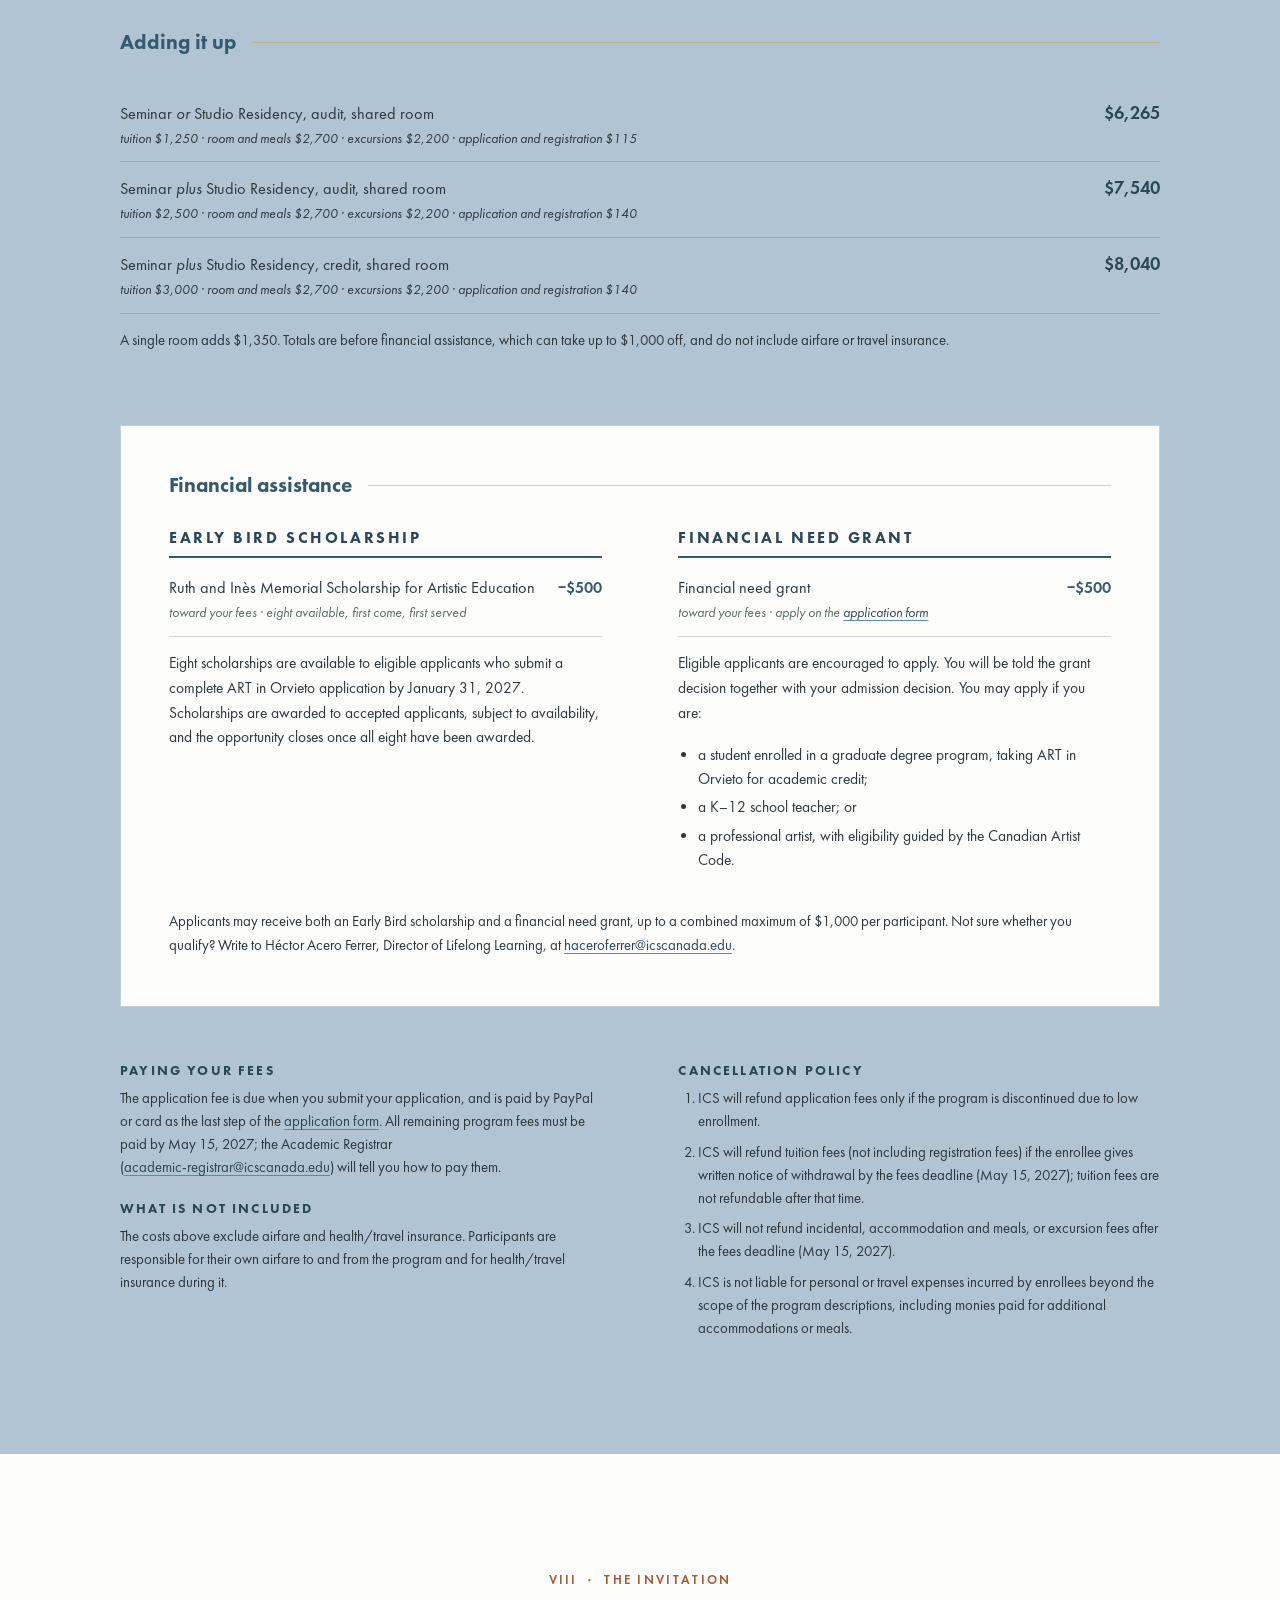
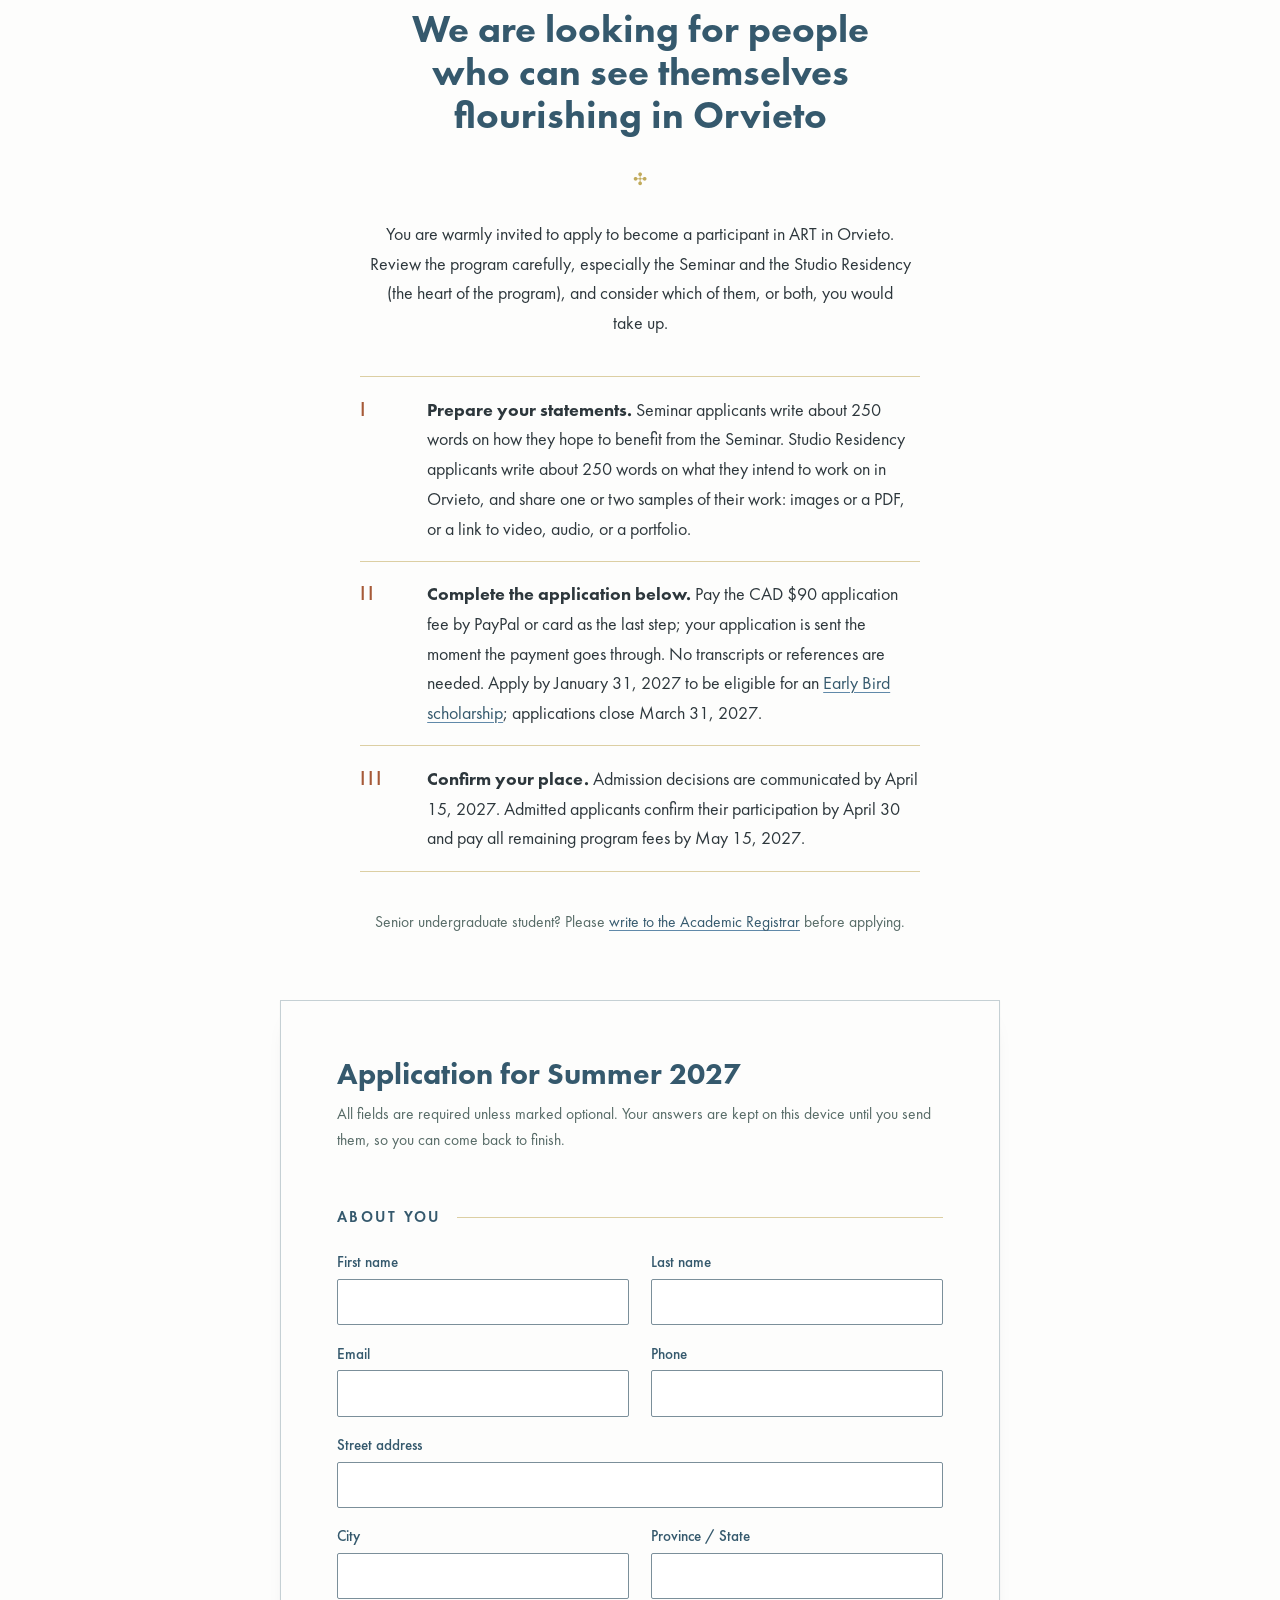
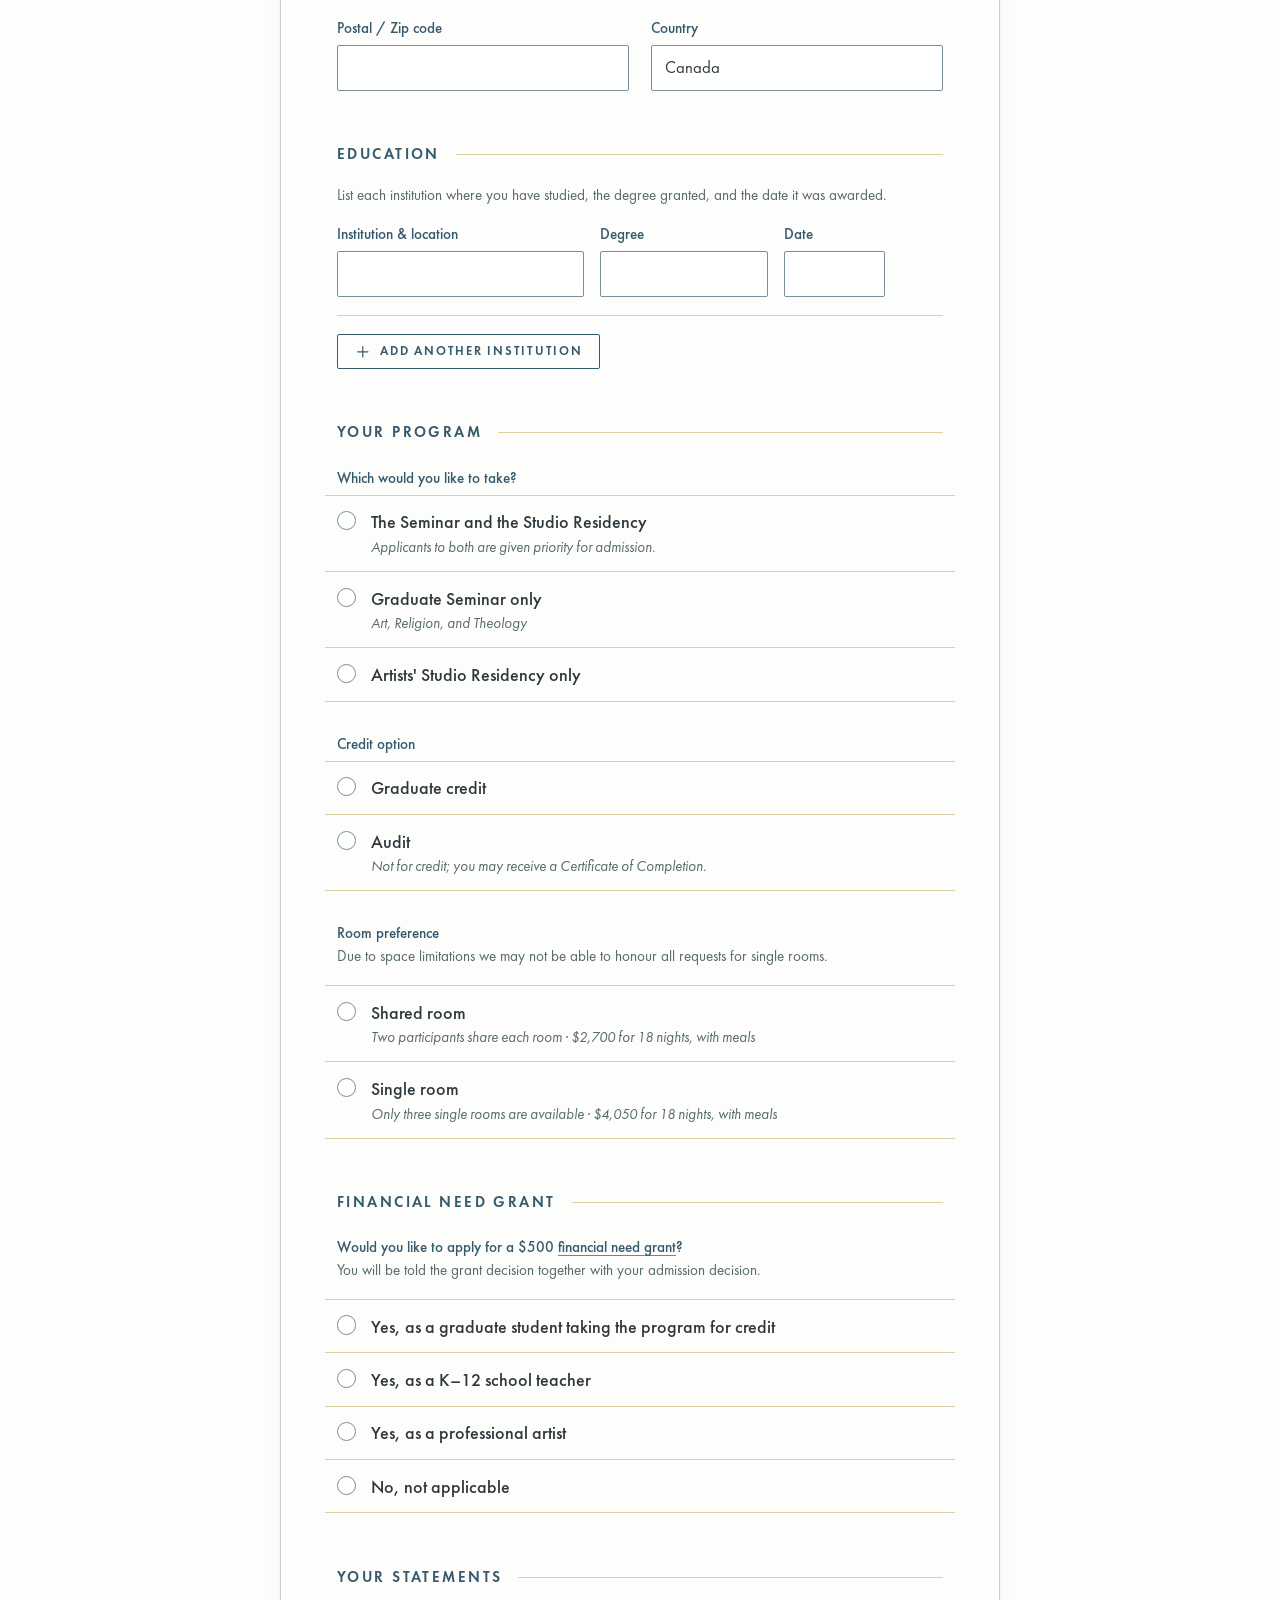
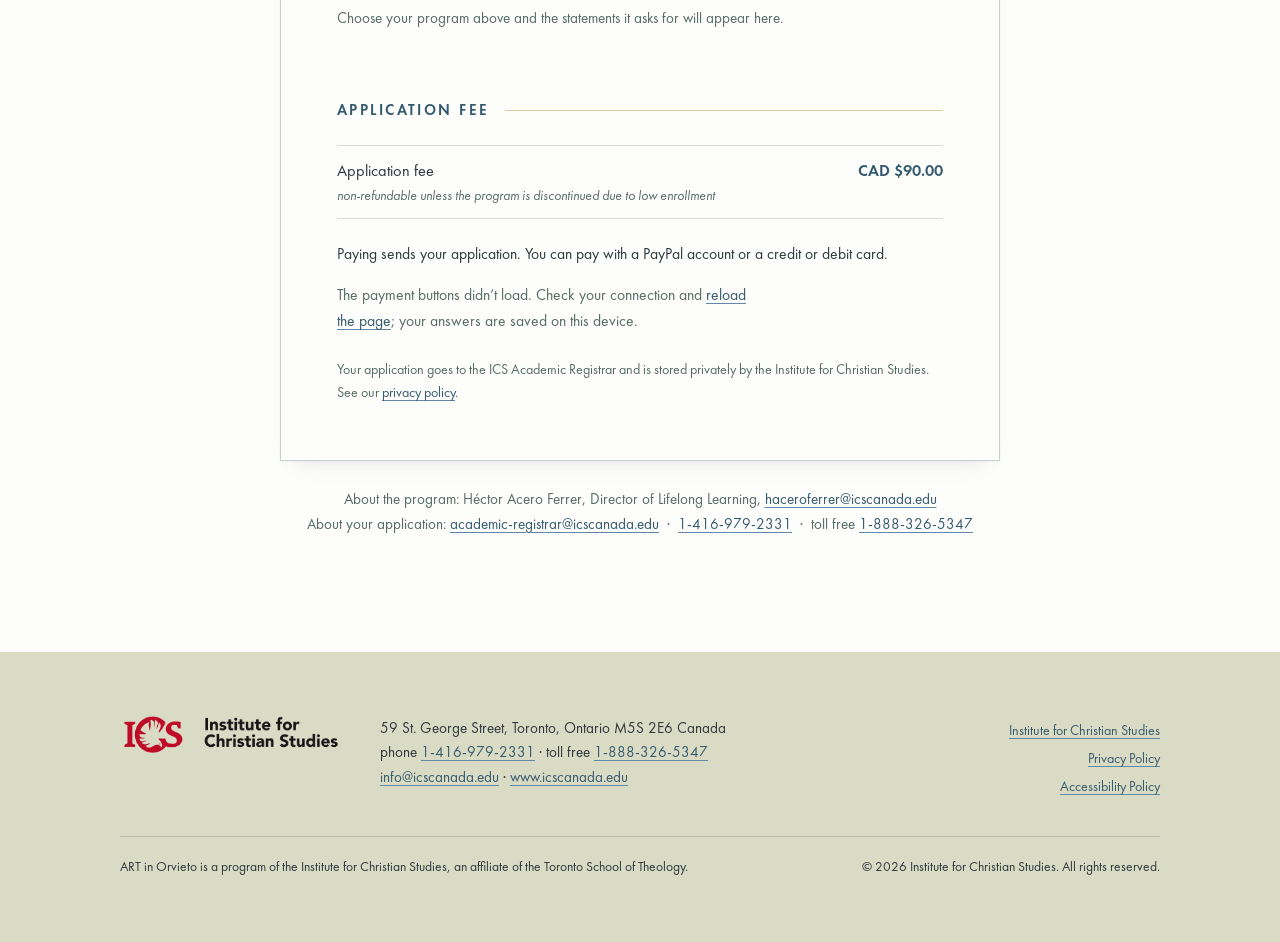
==== commit 409cb6d9: "Summer 2027 update and online application form - Confirmed 2027 dates, fees and financial assistance" ====
--- a/index.html
+++ b/index.html
@@ -39,11 +39,12 @@
         <span class="wm-line2">in ORVIET<span class="o">O</span></span>
       </h1>
       <p class="hero-lede">A seminar and studio residency for practicing artists, art teachers, and graduate students exploring the relationship between art, religion, and theology in the medieval hill town of Orvieto, Italy.</p>
-      <!-- MAINTAINERS: when 2026 dates are confirmed, replace the line below,
-           e.g. "Summer 2026 · July 19 – August 6 · Orvieto, Italy" -->
-      <p class="hero-dates"><span>Summer 2026 · Orvieto, Italy</span> <span class="tba">Exact dates to be announced</span></p>
+      <!-- MAINTAINERS: program dates. Change together with the Dates table, the Fees
+           section, and the application heading below. -->
+      <p class="hero-dates"><span>Summer 2027</span> <span>July 18 – August 5</span> <span>Orvieto, Italy</span></p>
       <div class="hero-actions">
         <a class="btn btn-solid" href="#apply">How to apply</a>
+        <p class="hero-deadline"><a href="#aid">Early Bird scholarships</a> <span>Apply by January 31, 2027</span></p>
       </div>
     </div>
     <figure class="plate hero-plate reveal">
@@ -165,14 +166,8 @@
         <img src="assets/david-holt.jpg" alt="Portrait of David Holt" width="401" height="401" loading="lazy">
         <h3>David Holt</h3>
         <span class="role">Artists' Studio Residency Leader</span>
-        <p>A graduate of the Accademia di Belle Arti di Firenze, David Holt has special interests in Italian art and world religions. He has exhibited widely in the USA and Canada, held a painting grant from the Ludwig Vogelstein Foundation and a residency at the Ragdale Foundation, and was a member of Loop Gallery, an artists' collective in Toronto. A former long-time Professor of Art at Marymount College, Tarrytown (later of Fordham University), he now teaches art at Upper Canada College.</p>
+        <p>David Holt was a longtime professor of art at Marymount College in Tarrytown, which later became part of Fordham University. He has retired from teaching art at Upper Canada College and is a member of Gallery 1313, an artists' collective in Toronto.</p>
         <p class="more"><a href="https://sites.google.com/site/davidholtpaintings/" rel="external">View David's artwork</a></p>
-      </div>
-      <div class="person">
-        <img src="assets/thomas-mcintire.jpg" alt="Portrait of Thomas McIntire" width="401" height="401" loading="lazy">
-        <h3>Thomas McIntire</h3>
-        <span class="role">Program Associate</span>
-        <p>Emeritus Professor of History and Religion in the University of Toronto and Emeritus Fellow of Victoria College, Toronto. Among his publications are a book and articles on religion in Rome, Umbria, the Marches, and Romagna. His current work is in World Christianity.</p>
       </div>
     </div>
   </div>
@@ -207,6 +202,22 @@
         </ul>
       </div>
     </div>
+
+    <div class="before-travel">
+      <h3 class="ledger-title">Before you travel</h3>
+      <div class="stay-cols">
+        <div>
+          <h4 class="list-head">Health and travel requirements</h4>
+          <p>Participants are responsible for reviewing and meeting the health and entry requirements that apply to their travel to Italy, including any countries through which they transit. Requirements may change, so please check official guidance when planning your trip and again before departure. Consult the Government of Canada's <a href="https://travel.gc.ca/destinations/italy" rel="external">travel advice for Italy</a>, or the relevant government travel advisory for your country of citizenship or residence.</p>
+          <p>ICS will notify enrolled participants of any changes that affect program arrangements.</p>
+        </div>
+        <div>
+          <h4 class="list-head">Travel authorisation (ETIAS)</h4>
+          <p>For travel in summer 2027, participants who are eligible for visa-free entry to Italy, including many Canadian passport holders, may need a European Travel Information and Authorisation System (ETIAS) travel authorisation, depending on the requirements in effect at the time of travel.</p>
+          <p>Please consult the <a href="https://travel-europe.europa.eu/etias_en" rel="external">official European Union ETIAS website</a> for current information about eligibility, implementation, and applications. If ETIAS is required for your trip, obtain your authorisation before departure. ETIAS is a travel authorisation, not a visa; participants who require a visa must obtain the appropriate visa separately.</p>
+        </div>
+      </div>
+    </div>
   </div>
 </section>
 
@@ -217,41 +228,43 @@
       <span class="rubric">VI &nbsp;·&nbsp; Kalendarium</span>
       <h2>The order of the year</h2>
     </header>
-    <p class="narrow">Dates for the Summer 2026 program are being confirmed and will be published here. The rhythm of the year follows the pattern below; the previous cycle's dates are shown for orientation.</p>
-    <!-- MAINTAINERS: when 2026 dates are confirmed, replace each
-         "To be announced" with the real date and delete the "2025: ..." lines. -->
+    <p class="narrow">ART in Orvieto takes place in Orvieto, Italy, from July 18 to August 5, 2027. The Seminar and the Studio Residency begin on Monday, July 19.</p>
+    <!-- MAINTAINERS: dates for Summer 2027. Change them together with the hero banner,
+         the Fees section ("Paying your fees", cancellation policy), the application
+         steps, and the thank-you message in application.js. -->
     <table class="kal-table">
       <thead>
         <tr><th scope="col">Moment</th><th scope="col">Date</th></tr>
       </thead>
       <tbody>
         <tr>
-          <td>Early Bird application deadline <span class="kal-sub">apply by this date to be eligible for the <a href="#fees">Early Bird scholarship</a></span></td>
-          <td><span class="tba">To be announced</span><span class="was">2025: January 31</span></td>
+          <td>Early Bird application deadline <span class="kal-sub">a complete application by this date is eligible for an <a href="#aid">Early Bird scholarship</a></span></td>
+          <td>January 31, 2027</td>
         </tr>
         <tr>
-          <td>Final application deadline · waitlist closes</td>
-          <td><span class="tba">To be announced</span><span class="was">2025: March 31</span></td>
+          <td>Final application and waitlist deadline</td>
+          <td>March 31, 2027</td>
         </tr>
         <tr>
-          <td>Applicants notified of admission</td>
-          <td><span class="tba">To be announced</span><span class="was">2025: by April 15</span></td>
+          <td>Admission decisions communicated</td>
+          <td>by April 15, 2027</td>
         </tr>
         <tr>
           <td>Participants confirm their place</td>
-          <td><span class="tba">To be announced</span><span class="was">2025: by April 30</span></td>
+          <td>by April 30, 2027</td>
         </tr>
         <tr>
-          <td>All program fees due</td>
-          <td><span class="tba">To be announced</span><span class="was">2025: by May 15</span></td>
+          <td>All remaining program fees due</td>
+          <td>by May 15, 2027</td>
         </tr>
         <tr>
-          <td>The program in Orvieto</td>
-          <td><span class="tba">Summer 2026 · to be announced</span><span class="was">2025: July 20 – August 7</span></td>
+          <td>The program in Orvieto <span class="kal-sub">the Seminar and the Studio Residency begin Monday, July 19</span></td>
+          <td>July 18 – August 5, 2027</td>
         </tr>
       </tbody>
     </table>
-    <p class="kal-note"><strong>Capacity is limited.</strong> If the program reaches capacity, additional applicants are placed on a waitlist, which closes the same day as the final application deadline. Applications are prioritized by the order in which they are received, and applicants to both the Seminar and the Studio Residency are prioritized over applicants to only one.</p>
+    <p class="kal-note"><strong>Early Bird scholarships.</strong> Eight $500 Ruth and Inès Memorial Scholarships for Artistic Education are available on a first-come, first-served basis to eligible applicants who submit a complete application by January 31, 2027. See <a href="#aid">Financial assistance</a> for details of these and other help with costs.</p>
+    <p class="kal-note"><strong>Capacity and waitlist.</strong> Places are limited. Once the program reaches capacity, additional applicants are placed on a waitlist. Applications and the waitlist close on March 31, 2027. Applications are prioritized by the order in which they are received, and applicants to both the Seminar and the Studio Residency are prioritized over applicants to only one.</p>
   </div>
 </section>
 
@@ -259,11 +272,14 @@
 <section class="section section-tint-blue on-tint" id="fees">
   <div class="container">
     <header class="threshold">
-      <span class="rubric">VII &nbsp;·&nbsp; Fees &amp; Financial Aid</span>
+      <span class="rubric">VII &nbsp;·&nbsp; Fees &amp; Financial Assistance</span>
       <h2>What it costs, plainly</h2>
     </header>
-    <p class="narrow section-intro">All fees are listed in Canadian dollars (CAD) and are paid directly to the Institute for Christian Studies (ICS). The figures below are from the 2025 program; confirmed fees for 2026 will be published together with the dates.</p>
-    <!-- MAINTAINERS: 2025 figures below; update alongside the 2026 dates. -->
+    <p class="narrow section-intro">All fees are listed in Canadian dollars (CAD) and are paid directly to the Institute for Christian Studies (ICS).</p>
+    <!-- MAINTAINERS: Summer 2027 fees. When any fee changes, redo the sums in
+         "Adding it up" below and the room prices in the form's room choices. The
+         application fee also appears in the application steps, the form's fee line,
+         and application.js (FEE). -->
     <div class="fees-groups">
       <div class="fee-group">
         <h3>Tuition</h3>
@@ -271,52 +287,82 @@
           <tr><td>Credit: Seminar <em>plus</em> Studio Residency</td><td>$3,000</td></tr>
           <tr><td>Credit: Seminar <em>or</em> Studio Residency</td><td>$1,500</td></tr>
           <tr><td>Audit: Seminar <em>plus</em> Studio Residency</td><td>$2,500</td></tr>
-          <tr><td>Audit: Seminar <em>or</em> Studio Residency</td><td>$1,500</td></tr>
+          <tr><td>Audit: Seminar <em>or</em> Studio Residency</td><td>$1,250</td></tr>
         </table>
       </div>
       <div class="fee-group">
         <h3>Accommodation &amp; Meals</h3>
         <table class="fee-table">
-          <tr><td>Shared room, per person <span class="fee-sub">$140 per person per night, 18 nights · sleeps two participants</span></td><td>$2,520</td></tr>
-          <tr><td>Single room <span class="fee-sub">$210 per night, 18 nights · maximum of 3 single rooms available</span></td><td>$3,780</td></tr>
+          <tr><td>Shared room, per participant <span class="fee-sub">$150 per night for 18 nights · two participants share each room</span></td><td>$2,700</td></tr>
+          <tr><td>Single room <span class="fee-sub">$225 per night for 18 nights · only three single rooms are available</span></td><td>$4,050</td></tr>
         </table>
       </div>
       <div class="fee-group">
         <h3>Incidental Fees</h3>
         <table class="fee-table">
-          <tr><td>Application fee <span class="fee-sub">non-refundable, due with your application</span></td><td>$90</td></tr>
-          <tr><td>Registration fee <span class="fee-sub">non-refundable · $25 per course, $50 if taking both</span></td><td>$25–50</td></tr>
-          <tr><td>Excursion fee <span class="fee-sub">Rome, Assisi, and Florence</span></td><td>$2,100</td></tr>
+          <tr><td>Application fee <span class="fee-sub">non-refundable · due with your application</span></td><td>$90</td></tr>
+          <tr><td>Registration fee <span class="fee-sub">non-refundable · $25 per course, $50 for two courses</span></td><td>$25 / $50</td></tr>
         </table>
       </div>
       <div class="fee-group">
-        <h3>Financial Aid</h3>
+        <h3>Other Fees</h3>
         <table class="fee-table">
-          <tr><td>Ruth and Inès Memorial Scholarship for Artistic Education <span class="fee-sub">for Early Bird applicants · 8 available, first come first served</span></td><td>$500</td></tr>
-          <tr><td>Financial Need Grant <span class="fee-sub">for graduate students taking the program for credit, K-12 school teachers, and professional artists (per the Canadian Artist Code) · one per student</span></td><td>$500</td></tr>
+          <tr><td>Excursion fee <span class="fee-sub">Rome, Assisi, and Florence</span></td><td>$2,200</td></tr>
         </table>
-        <p class="fee-note">Applicants may benefit from both the scholarship and the grant, to a maximum of CAD $1,000 per student.</p>
-      </div>
-    </div>
+      </div>
+    </div>
+
+    <div class="totals">
+      <h3 class="ledger-title">Adding it up</h3>
+      <table class="fee-table totals-table">
+        <tr><td>Seminar <em>or</em> Studio Residency, audit, shared room <span class="fee-sub">tuition $1,250 · room and meals $2,700 · excursions $2,200 · application and registration $115</span></td><td>$6,265</td></tr>
+        <tr><td>Seminar <em>plus</em> Studio Residency, audit, shared room <span class="fee-sub">tuition $2,500 · room and meals $2,700 · excursions $2,200 · application and registration $140</span></td><td>$7,540</td></tr>
+        <tr><td>Seminar <em>plus</em> Studio Residency, credit, shared room <span class="fee-sub">tuition $3,000 · room and meals $2,700 · excursions $2,200 · application and registration $140</span></td><td>$8,040</td></tr>
+      </table>
+      <p class="fee-note">A single room adds $1,350. Totals are before financial assistance, which can take up to $1,000 off, and do not include airfare or travel insurance.</p>
+    </div>
+
+    <div class="aid" id="aid">
+      <h3 class="ledger-title">Financial assistance</h3>
+      <div class="fees-groups">
+        <div class="fee-group">
+          <h4>Early Bird Scholarship</h4>
+          <table class="fee-table">
+            <tr><td>Ruth and Inès Memorial Scholarship for Artistic Education <span class="fee-sub">toward your fees · eight available, first come, first served</span></td><td>−$500</td></tr>
+          </table>
+          <p class="aid-text">Eight scholarships are available to eligible applicants who submit a complete ART in Orvieto application by January 31, 2027. Scholarships are awarded to accepted applicants, subject to availability, and the opportunity closes once all eight have been awarded.</p>
+        </div>
+        <div class="fee-group">
+          <h4>Financial Need Grant</h4>
+          <table class="fee-table">
+            <tr><td>Financial need grant <span class="fee-sub">toward your fees · apply on the <a href="#application">application form</a></span></td><td>−$500</td></tr>
+          </table>
+          <p class="aid-text">Eligible applicants are encouraged to apply. You will be told the grant decision together with your admission decision. You may apply if you are:</p>
+          <ul class="aid-list">
+            <li>a student enrolled in a graduate degree program, taking ART in Orvieto for academic credit;</li>
+            <li>a K–12 school teacher; or</li>
+            <li>a professional artist, with eligibility guided by the Canadian Artist Code.</li>
+          </ul>
+        </div>
+      </div>
+      <p class="fee-note">Applicants may receive both an Early Bird scholarship and a financial need grant, up to a combined maximum of $1,000 per participant. Not sure whether you qualify? Write to Héctor Acero Ferrer, Director of Lifelong Learning, at <a href="mailto:haceroferrer@icscanada.edu?subject=ART%20in%20Orvieto%20financial%20assistance">haceroferrer@icscanada.edu</a>.</p>
+    </div>
+
     <div class="fees-fineprint">
       <div>
         <h3>Paying your fees</h3>
-        <p>The application fee is due with your application; email the Academic Registrar at <a href="mailto:academic-registrar@icscanada.edu">academic&#8209;registrar@icscanada.edu</a> to coordinate payment. All other fees are due before the program begins.</p>
+        <p>The application fee is due when you submit your application, and is paid by PayPal or card as the last step of the <a href="#application">application form</a>. All remaining program fees must be paid by May 15, 2027; the Academic Registrar (<a href="mailto:academic-registrar@icscanada.edu">academic&#8209;registrar@icscanada.edu</a>) will tell you how to pay them.</p>
       </div>
       <div>
         <h3>What is not included</h3>
         <p>The costs above exclude airfare and health/travel insurance. Participants are responsible for their own airfare to and from the program and for health/travel insurance during it.</p>
-      </div>
-      <div>
-        <h3>Travel documents</h3>
-        <p>Entry documentation for Italy is each participant's responsibility and depends on your nationality, residence, and length of stay. Ensure your passport is valid for at least three months beyond your stay, consult the Italian visa requirements for your country, and check the status of the <a href="https://travel-europe.europa.eu/etias_en" rel="external">ETIAS travel authorisation</a>, which is in the process of becoming required for travel to EU countries, including Italy.</p>
       </div>
       <div>
         <h3>Cancellation policy</h3>
         <ol>
           <li>ICS will refund application fees only if the program is discontinued due to low enrollment.</li>
-          <li>ICS will refund tuition fees (not including registration fees) if the enrollee gives written notice of withdrawal by the published fees deadline; tuition fees are not refundable after that time.</li>
-          <li>ICS will not refund incidental, accommodation, or excursion &amp; meals fees after the published fees deadline.</li>
+          <li>ICS will refund tuition fees (not including registration fees) if the enrollee gives written notice of withdrawal by the fees deadline (May 15, 2027); tuition fees are not refundable after that time.</li>
+          <li>ICS will not refund incidental, accommodation and meals, or excursion fees after the fees deadline (May 15, 2027).</li>
           <li>ICS is not liable for personal or travel expenses incurred by enrollees beyond the scope of the program descriptions, including monies paid for additional accommodations or meals.</li>
         </ol>
       </div>
@@ -334,14 +380,143 @@
     <p class="apply-ornament" aria-hidden="true">✣</p>
     <p>You are warmly invited to apply to become a participant in ART in Orvieto. Review the program carefully, especially the Seminar and the Studio Residency (the heart of the program), and consider which of them, or both, you would take up.</p>
     <ol class="apply-steps">
-      <li><div><strong>Write to the Academic Registrar.</strong> The application form for the 2026 program will be posted here alongside the confirmed dates. In the meantime, the Registrar can send you everything you need to prepare your application, and answer any question about the program.</div></li>
-      <li><div><strong>Prepare your application.</strong> Applicants to the Studio Residency include a sample of their work and a brief statement of what they propose to work on while in Orvieto. The CAD $90 application fee is due with your application.</div></li>
-      <li><div><strong>Confirm your place.</strong> Applications are reviewed after the final deadline. Admitted applicants confirm their participation and pay the program fees by the published deadlines.</div></li>
+      <li><div><strong>Prepare your statements.</strong> Seminar applicants write about 250 words on how they hope to benefit from the Seminar. Studio Residency applicants write about 250 words on what they intend to work on in Orvieto, and share one or two samples of their work: images or a PDF, or a link to video, audio, or a portfolio.</div></li>
+      <li><div><strong>Complete the application below.</strong> Pay the CAD $90 application fee by PayPal or card as the last step; your application is sent the moment the payment goes through. No transcripts or references are needed. Apply by January 31, 2027 to be eligible for an <a href="#aid">Early Bird scholarship</a>; applications close March 31, 2027.</div></li>
+      <li><div><strong>Confirm your place.</strong> Admission decisions are communicated by April 15, 2027. Admitted applicants confirm their participation by April 30 and pay all remaining program fees by May 15, 2027.</div></li>
     </ol>
-    <div class="apply-actions">
-      <a class="btn btn-solid" href="mailto:academic-registrar@icscanada.edu?subject=ART%20in%20Orvieto%20application">Write to the Registrar</a>
-    </div>
-    <p class="apply-contact">academic-registrar@icscanada.edu &nbsp;·&nbsp; 1-416-979-2331 &nbsp;·&nbsp; toll free 1-888-326-5347</p>
+    <p class="apply-undergrad">Senior undergraduate student? Please <a href="mailto:academic-registrar@icscanada.edu?subject=ART%20in%20Orvieto%3A%20undergraduate%20inquiry">write to the Academic Registrar</a> before applying.</p>
+  </div>
+
+  <!-- The application form. Behaviour, PayPal and the submission address live in
+       application.js; answers are received by _scripts/art-in-orvieto-applications.gs. -->
+  <div class="container app-wrap">
+    <form class="app-form" id="application" novalidate aria-labelledby="app-title">
+      <h3 class="app-title" id="app-title">Application for Summer 2027</h3>
+      <p class="app-lede">All fields are required unless marked optional. Your answers are kept on this device until you send them, so you can come back to finish.</p>
+
+      <fieldset class="app-set">
+        <legend>About you</legend>
+        <div class="field-grid">
+          <div class="field"><label for="f-first">First name</label><input id="f-first" name="firstName" autocomplete="given-name" required maxlength="100"></div>
+          <div class="field"><label for="f-last">Last name</label><input id="f-last" name="lastName" autocomplete="family-name" required maxlength="100"></div>
+          <div class="field"><label for="f-email">Email</label><input id="f-email" name="email" type="email" autocomplete="email" required maxlength="200" spellcheck="false"></div>
+          <div class="field"><label for="f-phone">Phone</label><input id="f-phone" name="phone" type="tel" autocomplete="tel" required maxlength="40"></div>
+          <div class="field span-2"><label for="f-street">Street address</label><input id="f-street" name="street" autocomplete="street-address" required maxlength="200"></div>
+          <div class="field"><label for="f-city">City</label><input id="f-city" name="city" autocomplete="address-level2" required maxlength="100"></div>
+          <div class="field"><label for="f-region">Province / State</label><input id="f-region" name="region" autocomplete="address-level1" required maxlength="100"></div>
+          <div class="field"><label for="f-postal">Postal / Zip code</label><input id="f-postal" name="postal" autocomplete="postal-code" required maxlength="20"></div>
+          <div class="field"><label for="f-country">Country</label><input id="f-country" name="country" autocomplete="country-name" required maxlength="100" value="Canada"></div>
+        </div>
+      </fieldset>
+
+      <fieldset class="app-set">
+        <legend>Education</legend>
+        <p class="set-note" id="edu-note">List each institution where you have studied, the degree granted, and the date it was awarded.</p>
+        <div class="edu-rows" id="edu-rows" aria-describedby="edu-note">
+          <!-- rows are added by application.js from the template below -->
+        </div>
+        <template id="edu-template">
+          <div class="edu-row">
+            <div class="field"><label>Institution &amp; location</label><input data-edu="institution" maxlength="200" autocomplete="off"></div>
+            <div class="field"><label>Degree</label><input data-edu="degree" maxlength="150" autocomplete="off"></div>
+            <div class="field field-year"><label>Date</label><input data-edu="year" maxlength="30" autocomplete="off" inputmode="text"></div>
+            <button type="button" class="edu-remove" aria-label="Remove this institution"><svg viewBox="0 0 24 24" aria-hidden="true"><path d="M6 6l12 12M18 6L6 18"/></svg></button>
+          </div>
+        </template>
+        <button type="button" class="btn btn-line btn-small" id="edu-add"><svg viewBox="0 0 24 24" aria-hidden="true"><path d="M12 5v14M5 12h14"/></svg>Add another institution</button>
+      </fieldset>
+
+      <fieldset class="app-set">
+        <legend>Your program</legend>
+
+        <div class="choice-group" role="radiogroup" aria-labelledby="q-courses">
+          <p class="q" id="q-courses">Which would you like to take?</p>
+          <label class="choice"><input type="radio" name="courses" value="both" required><span><strong>The Seminar and the Studio Residency</strong><em>Applicants to both are given priority for admission.</em></span></label>
+          <label class="choice"><input type="radio" name="courses" value="seminar"><span><strong>Graduate Seminar only</strong><em>Art, Religion, and Theology</em></span></label>
+          <label class="choice"><input type="radio" name="courses" value="residency"><span><strong>Artists' Studio Residency only</strong></span></label>
+        </div>
+
+        <div class="choice-group" role="radiogroup" aria-labelledby="q-credit">
+          <p class="q" id="q-credit">Credit option</p>
+          <label class="choice"><input type="radio" name="credit" value="credit" required><span><strong>Graduate credit</strong></span></label>
+          <div class="field reveal-field" data-show-when="credit=credit">
+            <label for="f-credit-inst">Institution granting the credit</label>
+            <input id="f-credit-inst" name="creditInstitution" maxlength="200" placeholder="e.g. Institute for Christian Studies">
+          </div>
+          <label class="choice"><input type="radio" name="credit" value="audit"><span><strong>Audit</strong><em>Not for credit; you may receive a Certificate of Completion.</em></span></label>
+        </div>
+
+        <div class="choice-group" role="radiogroup" aria-labelledby="q-room">
+          <p class="q" id="q-room">Room preference</p>
+          <p class="set-note">Due to space limitations we may not be able to honour all requests for single rooms.</p>
+          <label class="choice"><input type="radio" name="room" value="double" required><span><strong>Shared room</strong><em>Two participants share each room · $2,700 for 18 nights, with meals</em></span></label>
+          <label class="choice"><input type="radio" name="room" value="single"><span><strong>Single room</strong><em>Only three single rooms are available · $4,050 for 18 nights, with meals</em></span></label>
+        </div>
+      </fieldset>
+
+      <fieldset class="app-set">
+        <legend>Financial need grant</legend>
+        <div class="choice-group" role="radiogroup" aria-labelledby="q-grant">
+          <p class="q" id="q-grant">Would you like to apply for a $500 <a href="#aid">financial need grant</a>?</p>
+          <p class="set-note">You will be told the grant decision together with your admission decision.</p>
+          <label class="choice"><input type="radio" name="grant" value="graduate" required><span><strong>Yes, as a graduate student taking the program for credit</strong></span></label>
+          <label class="choice"><input type="radio" name="grant" value="teacher"><span><strong>Yes, as a K–12 school teacher</strong></span></label>
+          <label class="choice"><input type="radio" name="grant" value="artist"><span><strong>Yes, as a professional artist</strong></span></label>
+          <label class="choice"><input type="radio" name="grant" value="none"><span><strong>No, not applicable</strong></span></label>
+        </div>
+      </fieldset>
+
+      <fieldset class="app-set" id="set-materials">
+        <legend>Your statements</legend>
+        <p class="set-note materials-empty">Choose your program above and the statements it asks for will appear here.</p>
+
+        <div class="field statement" data-show-when="courses=seminar|both">
+          <label for="f-seminar">How you hope to benefit by participating in the Seminar</label>
+          <textarea id="f-seminar" name="seminarStatement" rows="8" maxlength="4000" aria-describedby="f-seminar-count"></textarea>
+          <p class="word-count" id="f-seminar-count" aria-live="polite">About 250 words</p>
+        </div>
+
+        <div class="field statement" data-show-when="courses=residency|both">
+          <label for="f-residency">What you intend to work on while in Orvieto</label>
+          <textarea id="f-residency" name="residencyStatement" rows="8" maxlength="4000" aria-describedby="f-residency-count"></textarea>
+          <p class="word-count" id="f-residency-count" aria-live="polite">About 250 words</p>
+        </div>
+
+        <div class="samples" data-show-when="courses=residency|both">
+          <p class="q" id="q-samples">Samples of your artistic work and work in progress</p>
+          <p class="set-note">Upload one or two images or PDFs (10 MB each at most), share a link to video, audio, or an online portfolio, or both.</p>
+          <div class="drop" id="drop">
+            <input type="file" id="f-files" accept="image/jpeg,image/png,image/webp,image/gif,image/heic,image/heif,image/tiff,application/pdf,.heic,.heif" multiple aria-describedby="q-samples">
+            <label for="f-files" class="drop-label">
+              <svg viewBox="0 0 24 24" aria-hidden="true"><path d="M12 16V4M7 9l5-5 5 5M4 16v3a1 1 0 0 0 1 1h14a1 1 0 0 0 1-1v-3"/></svg>
+              <span><strong>Choose files</strong> or drop them here</span>
+            </label>
+          </div>
+          <ul class="file-list" id="file-list" aria-live="polite"></ul>
+          <div class="field">
+            <label for="f-link">Link to your work <span class="opt">optional if you upload files</span></label>
+            <input id="f-link" name="workLink" type="url" maxlength="500" placeholder="https://" spellcheck="false" autocomplete="url">
+          </div>
+        </div>
+      </fieldset>
+
+      <fieldset class="app-set app-pay">
+        <legend>Application fee</legend>
+        <table class="fee-table pay-ledger">
+          <tr><td>Application fee <span class="fee-sub">non-refundable unless the program is discontinued due to low enrollment</span></td><td>CAD $90.00</td></tr>
+        </table>
+        <div class="app-error" id="app-error" role="alert" tabindex="-1" hidden></div>
+        <p class="pay-lede">Paying sends your application. You can pay with a PayPal account or a credit or debit card.</p>
+        <div class="paypal-slot" id="paypal-slot"><p class="pay-status">Loading payment options…</p></div>
+        <p class="privacy-note">Your application goes to the ICS Academic Registrar and is stored privately by the Institute for Christian Studies. See our <a href="https://www.icscanada.edu/about/privacy-policy">privacy policy</a>.</p>
+      </fieldset>
+    </form>
+
+    <!-- Shown while sending, after success, or if sending fails after payment. -->
+    <div class="app-state" id="app-state" tabindex="-1" hidden aria-live="polite"></div>
+
+    <p class="apply-contact">About the program: Héctor Acero Ferrer, Director of Lifelong Learning, <a href="mailto:haceroferrer@icscanada.edu?subject=ART%20in%20Orvieto">haceroferrer@icscanada.edu</a><br>
+      About your application: <a href="mailto:academic-registrar@icscanada.edu?subject=ART%20in%20Orvieto%20application">academic-registrar@icscanada.edu</a> &nbsp;·&nbsp; <a href="tel:+14169792331">1-416-979-2331</a> &nbsp;·&nbsp; toll free <a href="tel:+18883265347">1-888-326-5347</a></p>
   </div>
 </section>
 
@@ -353,7 +528,7 @@
       <a href="https://www.icscanada.edu"><img src="assets/ics-logo.png" alt="Institute for Christian Studies" width="220" height="37"></a>
       <address class="foot-contact">
         59 St. George Street, Toronto, Ontario M5S 2E6 Canada<br>
-        phone 1-416-979-2331 · toll free 1-888-326-5347<br>
+        phone <a href="tel:+14169792331">1-416-979-2331</a> · toll free <a href="tel:+18883265347">1-888-326-5347</a><br>
         <a href="mailto:info@icscanada.edu">info@icscanada.edu</a> · <a href="https://www.icscanada.edu">www.icscanada.edu</a>
       </address>
       <nav class="foot-links" aria-label="Institute links">
@@ -392,5 +567,6 @@
     document.querySelectorAll('.threshold, .reveal').forEach(function (el) { el.classList.add('seen'); });
   }
 </script>
+<script src="application.js" defer></script>
 </body>
 </html>
--- a/styles.css
+++ b/styles.css
@@ -25,6 +25,7 @@
   --gold: #C1AA5B;        /* gold — hairlines, ornament */
   --gold-rule: rgba(193, 170, 91, 0.55);
   --frame: rgba(53, 89, 109, 0.28);
+  --field-line: #7B8F9A;  /* form control borders (3:1 on paper) */
   --measure: 62ch;
 }
 
@@ -42,6 +43,8 @@
   background: var(--paper);
 }
 img { max-width: 100%; height: auto; display: block; }
+[hidden] { display: none !important; }
+::selection { background: var(--field-blue); color: var(--ink); }
 h1, h2, h3, h4 { color: var(--heading); line-height: 1.12; margin: 0 0 0.6em; text-wrap: balance; font-weight: 700; }
 p { margin: 0 0 1.1em; }
 p:last-child { margin-bottom: 0; }
@@ -50,9 +53,11 @@
 :focus-visible { outline: 2px solid var(--primary); outline-offset: 3px; border-radius: 1px; }
 .skip-link { position: absolute; left: -9999px; top: 0; background: var(--heading); color: var(--paper); padding: 0.6rem 1rem; z-index: 100; }
 .skip-link:focus { left: 0.5rem; top: 0.5rem; }
+.skip-link:hover { color: var(--paper); }
 
 .container { max-width: 1120px; margin-inline: auto; padding-inline: clamp(1.25rem, 4vw, 2.5rem); }
 section[id] { scroll-margin-top: 3.6rem; }
+#aid, #application { scroll-margin-top: 5rem; } /* anchors inside sections clear the sticky header */
 .prose { max-width: var(--measure); }
 .narrow { max-width: 44rem; }
 .section-intro { margin-bottom: clamp(2rem, 4vw, 3rem); }
@@ -138,7 +143,12 @@
   font-size: 0.88rem; font-weight: 600; letter-spacing: 0.14em; text-transform: uppercase; color: var(--heading);
 }
 .hero-dates .tba { color: var(--rubric); }
-.hero-actions { display: flex; gap: 1rem; flex-wrap: wrap; }
+.hero-dates span + span::before { content: "✣"; color: var(--gold); font-weight: 400; margin-right: 1em; }
+.hero-actions { display: flex; align-items: center; gap: 1rem 1.6rem; flex-wrap: wrap; }
+.hero-deadline { margin: 0; display: flex; flex-direction: column; gap: 0.15rem; font-size: 0.82rem; font-weight: 600; letter-spacing: 0.14em; text-transform: uppercase; }
+.hero-deadline a { color: var(--rubric); text-decoration-color: var(--gold); }
+.hero-deadline a:hover { color: var(--heading); }
+.hero-deadline span { color: var(--heading); }
 
 /* ---------- Plates ---------- */
 .plate { margin: 0; }
@@ -192,7 +202,7 @@
 .option h3 { font-size: 1.3rem; }
 
 /* ---------- People ---------- */
-.people { display: grid; grid-template-columns: repeat(3, 1fr); gap: clamp(2rem, 4vw, 3.5rem); }
+.people { display: grid; grid-template-columns: repeat(2, 1fr); gap: clamp(2rem, 5vw, 4.5rem); max-width: 60rem; }
 .person img { border-radius: 50%; border: 1px solid var(--frame); padding: 6px; background: var(--paper); width: min(11rem, 60%); margin-bottom: 1.3rem; }
 .person h3 { font-size: 1.35rem; margin-bottom: 0.15em; }
 .person .role { font-size: 0.82rem; font-weight: 600; letter-spacing: 0.16em; text-transform: uppercase; color: var(--sage-deep); display: block; margin-bottom: 0.9rem; }
@@ -219,19 +229,39 @@
 .kal-table .tba { font-weight: 600; letter-spacing: 0.1em; text-transform: uppercase; font-size: 0.88rem; color: var(--rubric); }
 .kal-table .was { display: block; font-size: 0.85rem; font-style: italic; color: var(--sage-deep); margin-top: 0.15rem; }
 .kal-table .kal-sub { display: block; font-weight: 400; font-size: 0.85rem; font-style: italic; color: var(--sage-deep); margin-top: 0.15rem; }
-.kal-note { margin-top: 1.6rem; font-size: 0.95rem; color: var(--sage-deep); }
+.kal-note { max-width: 44rem; margin-top: 1.6rem; font-size: 0.95rem; color: var(--sage-deep); }
 .kal-note strong { color: var(--heading); }
 
 /* ---------- Fees ---------- */
 .fees-groups { display: grid; grid-template-columns: 1fr 1fr; gap: clamp(2rem, 5vw, 3.5rem) clamp(2.5rem, 6vw, 5rem); }
-.fee-group h3 { font-size: 1rem; letter-spacing: 0.16em; text-transform: uppercase; border-bottom: 2px solid var(--heading); padding-bottom: 0.55rem; margin-bottom: 0.4rem; }
-.on-tint .fee-group h3, .on-tint .fees-fineprint h3, .on-tint .fee-table td:last-child { color: var(--heading-deep); }
+.fee-group h3, .fee-group h4 { font-size: 1rem; letter-spacing: 0.16em; text-transform: uppercase; border-bottom: 2px solid var(--heading); padding-bottom: 0.55rem; margin-bottom: 0.4rem; }
+.on-tint .fee-group h3, .on-tint .fee-group h4, .on-tint .fees-fineprint h3, .on-tint .fee-table td:last-child { color: var(--heading-deep); }
 .fee-table { width: 100%; border-collapse: collapse; font-size: 1.02rem; }
 .fee-table td { padding: 0.7rem 0; border-bottom: 1px solid rgba(45, 55, 60, 0.18); vertical-align: baseline; }
 .fee-table td:last-child { text-align: right; font-weight: 600; color: var(--heading); white-space: nowrap; padding-left: 1rem; }
 .fee-table .fee-sub { display: block; font-size: 0.85rem; font-style: italic; color: var(--sage-deep); }
 .on-tint .fee-table .fee-sub { color: var(--ink); }
 .fee-note { font-size: 0.93rem; margin-top: 0.9rem; }
+/* Sample totals and financial assistance: ledgers under the fees, each opened by a
+   gold-ruled title. Assistance is laid on the field as a paper leaf, so money coming
+   back never reads as one more charge. */
+.totals, .before-travel { margin-top: clamp(3rem, 6vw, 4.5rem); }
+.totals-table td:last-child { font-size: 1.15rem; }
+.aid {
+  margin-top: clamp(3rem, 6vw, 4.5rem); padding: clamp(1.5rem, 4vw, 3rem);
+  background: var(--paper); border: 1px solid var(--frame);
+}
+.aid .fee-table td:last-child { color: var(--heading); }
+.aid .fee-table .fee-sub { color: var(--sage-deep); }
+.ledger-title {
+  display: flex; align-items: center; gap: 1rem;
+  font-size: 1.3rem; margin-bottom: clamp(1.4rem, 3vw, 2rem);
+}
+.ledger-title::after { content: ""; flex: 1; height: 1px; background: var(--gold-rule); }
+.aid-text { font-size: 0.97rem; line-height: 1.6; margin-top: 0.9rem; }
+.aid-list { margin: 0.5rem 0 0; padding-left: 1.2rem; font-size: 0.97rem; line-height: 1.55; }
+.aid-list li { margin-bottom: 0.3em; }
+.aid .fee-note { margin-top: clamp(1.4rem, 3vw, 2rem); }
 .fees-fineprint { margin-top: clamp(2.5rem, 5vw, 3.5rem); columns: 2; column-gap: clamp(2.5rem, 6vw, 5rem); font-size: 0.93rem; line-height: 1.55; }
 .fees-fineprint h3 { font-size: 0.85rem; letter-spacing: 0.16em; text-transform: uppercase; margin-bottom: 0.6em; }
 .fees-fineprint > div { break-inside: avoid; margin-bottom: 1.4rem; }
@@ -254,6 +284,153 @@
 .apply-actions { display: flex; justify-content: center; gap: 1rem; flex-wrap: wrap; margin-top: 2.2rem; }
 .apply-contact { margin-top: 1.6rem; font-size: 0.95rem; color: var(--sage-deep); }
 
+.apply-undergrad { margin-top: 1.6rem; font-size: 0.98rem; color: var(--sage-deep); }
+
+/* ---------- Application form: a ruled leaf ---------- */
+.app-wrap { max-width: 50rem; margin-top: clamp(2.5rem, 6vw, 4rem); text-align: left; }
+.app-form, .app-state {
+  border: 1px solid var(--frame); background: var(--paper);
+  padding: clamp(1.5rem, 5vw, 3.5rem);
+  box-shadow: 0 1px 2px rgba(45, 55, 60, 0.04), 0 12px 24px -16px rgba(45, 55, 60, 0.18);
+}
+.app-state:focus { outline: none; }
+.app-title { font-size: clamp(1.5rem, 3vw, 1.9rem); margin-bottom: 0.35em; }
+.app-lede { font-size: 0.98rem; color: var(--sage-deep); margin-bottom: 0; }
+
+.app-set { border: 0; margin: clamp(2.4rem, 5vw, 3.2rem) 0 0; padding: 0; min-width: 0; }
+.app-set legend {
+  display: flex; align-items: center; gap: 1rem; width: 100%; padding: 0; margin-bottom: 1.4rem;
+  font-size: 0.95rem; font-weight: 600; letter-spacing: 0.16em; text-transform: uppercase; color: var(--heading);
+}
+.app-set legend::after { content: ""; flex: 1; height: 1px; background: var(--gold-rule); }
+.set-note { font-size: 0.95rem; color: var(--sage-deep); margin: -0.4rem 0 1rem; max-width: var(--measure); }
+
+.field-grid { display: grid; grid-template-columns: 1fr 1fr; gap: 1.15rem 1.4rem; }
+.field-grid .span-2 { grid-column: 1 / -1; }
+.field label, .q { display: block; font-size: 0.95rem; font-weight: 500; color: var(--heading); margin-bottom: 0.4rem; line-height: 1.35; }
+.q { margin-top: 0; }
+.field .opt { font-weight: 400; font-style: italic; color: var(--sage-deep); margin-left: 0.35em; }
+
+.app-form input:not([type="radio"]):not([type="file"]), .app-form textarea {
+  display: block; width: 100%;
+  font: inherit; font-size: 1.05rem; line-height: 1.45; color: var(--ink);
+  background: #FFFFFF; border: 1px solid var(--field-line); border-radius: 2px;
+  padding: 0.62rem 0.8rem; caret-color: var(--rubric);
+  transition: border-color 160ms ease, box-shadow 160ms ease;
+}
+.app-form textarea { resize: vertical; min-height: 11rem; line-height: 1.6; }
+.app-form input::placeholder, .app-form textarea::placeholder { color: #5E6E76; opacity: 1; }
+.app-form input:not([type="radio"]):hover, .app-form textarea:hover { border-color: var(--heading); }
+.app-form input:not([type="radio"]):focus-visible, .app-form textarea:focus-visible {
+  outline: none; border-color: var(--heading); box-shadow: 0 0 0 3px rgba(96, 137, 169, 0.32);
+}
+.app-form [aria-invalid="true"] { border-color: var(--rubric) !important; }
+.field-error { margin: 0.45rem 0 0; font-size: 0.92rem; font-weight: 500; color: var(--rubric); line-height: 1.4; }
+.field-error::before { content: ""; display: inline-block; width: 0.42em; height: 0.42em; margin: 0 0.5em 0.12em 0; background: var(--rubric); transform: rotate(45deg); }
+
+/* Education: a ruled register */
+.edu-rows { display: grid; gap: 1.1rem; }
+.edu-row { display: grid; grid-template-columns: 2.2fr 1.5fr 0.9fr 2.6rem; gap: 0 1rem; align-items: end; padding-bottom: 1.1rem; border-bottom: 1px solid var(--gold-rule); }
+.edu-row .field-error { grid-column: 1 / -1; }
+.edu-remove {
+  width: 2.6rem; height: 2.75rem; display: grid; place-items: center; padding: 0;
+  background: none; border: 1px solid transparent; border-radius: 2px; color: var(--sage-deep); cursor: pointer;
+  transition: color 160ms ease, border-color 160ms ease;
+}
+.edu-remove:hover { color: var(--rubric); border-color: var(--gold-rule); }
+.edu-remove svg, .btn svg, .drop-label svg, .file-list svg, .pay-status svg {
+  width: 1.1rem; height: 1.1rem; fill: none; stroke: currentColor; stroke-width: 1.6; stroke-linecap: round; stroke-linejoin: round; flex: none;
+}
+#edu-add { margin-top: 1.1rem; }
+
+/* Secondary button: hairline outline that fills on hover */
+.btn-line { display: inline-flex; align-items: center; gap: 0.55rem; background: transparent; color: var(--heading); border: 1px solid var(--heading); }
+.btn-line:hover { background: var(--heading); color: var(--paper); }
+.btn:disabled { opacity: 0.5; cursor: not-allowed; }
+
+/* Choices: ruled lines, as in the Stay and Kalendarium lists */
+.choice-group { margin: 0 0 2rem; }
+.choice-group:last-child { margin-bottom: 0; }
+.choice {
+  display: grid; grid-template-columns: 1.2rem 1fr; gap: 0.9rem; align-items: start;
+  padding: 0.85rem 0.75rem; margin: 0 -0.75rem; border-bottom: 1px solid var(--gold-rule);
+  cursor: pointer; transition: background-color 160ms ease;
+}
+.choice-group > .q + .choice, .choice-group > .set-note + .choice { border-top: 1px solid var(--gold-rule); }
+.choice:hover { background: rgba(176, 196, 212, 0.16); }
+.choice:has(input:checked) { background: rgba(176, 196, 212, 0.26); }
+.choice span { display: block; line-height: 1.4; }
+.choice strong { font-weight: 500; color: var(--ink); }
+.choice em { display: block; font-size: 0.92rem; color: var(--sage-deep); margin-top: 0.15rem; }
+.choice input {
+  appearance: none; -webkit-appearance: none; margin: 0.12rem 0 0; width: 1.2rem; height: 1.2rem;
+  border: 1.5px solid var(--field-line); border-radius: 50%; background: #FFFFFF; display: grid; place-items: center; cursor: pointer;
+  transition: border-color 160ms ease;
+}
+.choice input::before { content: ""; width: 0.56rem; height: 0.56rem; border-radius: 50%; background: var(--heading); transform: scale(0); transition: transform 160ms cubic-bezier(0.16, 1, 0.3, 1); }
+.choice input:checked { border-color: var(--heading); }
+.choice input:checked::before { transform: scale(1); }
+.choice input:focus-visible { outline: 2px solid var(--primary); outline-offset: 2px; }
+.choice-group.has-error .choice input { border-color: var(--rubric); }
+.reveal-field { padding: 0.9rem 0 1.1rem 2.1rem; border-bottom: 1px solid var(--gold-rule); }
+
+/* Statements & work samples */
+.statement { margin-bottom: 1.8rem; }
+.word-count { margin: 0.4rem 0 0; font-size: 0.86rem; color: var(--sage-deep); text-align: right; font-variant-numeric: tabular-nums; }
+.word-count.over { color: var(--rubric); font-weight: 500; }
+.statement .field-error { margin-top: -1.2rem; }
+.samples { margin-top: 0.4rem; }
+.samples .field { margin-top: 1.2rem; }
+.drop { position: relative; border: 1px dashed var(--field-line); border-radius: 2px; background: #FFFFFF; transition: background-color 160ms ease, border-color 160ms ease; }
+.drop input { position: absolute; inset: 0; width: 100%; height: 100%; opacity: 0; cursor: pointer; }
+.drop input:disabled { cursor: not-allowed; }
+.drop-label { display: flex; align-items: center; justify-content: center; gap: 0.7rem; padding: 1.5rem 1rem; color: var(--ink); font-size: 1rem; text-align: center; pointer-events: none; }
+.drop-label svg { width: 1.4rem; height: 1.4rem; color: var(--heading); }
+.drop-label strong { color: var(--heading); font-weight: 600; text-decoration: underline; text-decoration-color: var(--primary); text-underline-offset: 3px; }
+.drop:hover, .drop.is-over { border-color: var(--heading); background: rgba(176, 196, 212, 0.2); }
+.drop:focus-within { border-color: var(--heading); box-shadow: 0 0 0 3px rgba(96, 137, 169, 0.32); }
+.drop.is-full { opacity: 0.55; }
+.samples.has-error .drop { border-color: var(--rubric); }
+.file-list { list-style: none; margin: 0; padding: 0; }
+.file-list li { display: flex; align-items: center; gap: 0.7rem; padding: 0.7rem 0; border-bottom: 1px solid var(--gold-rule); font-size: 0.98rem; }
+.file-list svg { color: var(--heading); }
+.file-name { flex: 1; min-width: 0; overflow: hidden; text-overflow: ellipsis; white-space: nowrap; }
+.file-size { color: var(--sage-deep); font-size: 0.88rem; font-variant-numeric: tabular-nums; }
+.file-remove { background: none; border: 0; padding: 0.2rem 0; font: inherit; font-size: 0.9rem; color: var(--heading); text-decoration: underline; text-decoration-color: var(--primary); text-underline-offset: 3px; cursor: pointer; }
+.file-remove:hover { color: var(--rubric); }
+.file-list .file-problem { color: var(--rubric); font-size: 0.92rem; border-bottom: 0; padding: 0.5rem 0 0; }
+
+/* Fee & payment */
+.pay-ledger { margin-bottom: 1.4rem; }
+.pay-ledger td { border-top: 1px solid rgba(45, 55, 60, 0.18); }
+.pay-lede { font-size: 0.98rem; margin-bottom: 1rem; }
+.paypal-slot { max-width: 26rem; min-height: 3.2rem; }
+.pay-status { font-size: 0.98rem; color: var(--sage-deep); margin: 0; }
+.pay-status.paid { display: flex; align-items: center; gap: 0.5rem; color: var(--heading); font-weight: 500; margin-bottom: 1rem; }
+.btn-send { width: 100%; padding-block: 0.95rem; }
+.privacy-note { margin-top: 1.4rem; font-size: 0.88rem; color: var(--sage-deep); max-width: 40rem; }
+.app-error {
+  margin: 0 0 1.4rem; padding: 0.9rem 1.1rem; border: 1px solid rgba(166, 90, 56, 0.45); border-radius: 2px;
+  background: rgba(166, 90, 56, 0.06); color: var(--ink); font-size: 0.98rem;
+}
+.app-error:focus { outline: 2px solid var(--primary); outline-offset: 2px; }
+.app-error strong { color: var(--rubric); font-weight: 600; }
+
+/* Sending / sent */
+.app-state { text-align: center; }
+.app-state h3 { font-size: clamp(1.4rem, 3vw, 1.8rem); }
+.app-state p { max-width: 34rem; margin-inline: auto; }
+.sending-rule { height: 1px; max-width: 18rem; margin: 2rem auto 0; background: var(--gold-rule); position: relative; overflow: hidden; }
+.sending-rule::after { content: ""; position: absolute; inset: 0; background: var(--rubric); transform-origin: left; animation: inking 1.8s cubic-bezier(0.65, 0, 0.35, 1) infinite; }
+@keyframes inking { 0% { transform: scaleX(0); } 60% { transform: scaleX(1); opacity: 1; } 100% { transform: scaleX(1); opacity: 0; } }
+@media (prefers-reduced-motion: reduce) { .sending-rule::after { animation: none; transform: scaleX(1); opacity: 0.6; } }
+.state-facts { display: flex; justify-content: center; flex-wrap: wrap; gap: 0.5rem 2.5rem; margin: 1.8rem 0 0; padding-top: 1.2rem; border-top: 1px solid var(--gold-rule); }
+.state-facts dt { font-size: 0.78rem; font-weight: 600; letter-spacing: 0.16em; text-transform: uppercase; color: var(--sage-deep); }
+.state-facts dd { margin: 0.2rem 0 0; font-weight: 600; color: var(--heading); font-variant-numeric: tabular-nums; letter-spacing: 0.04em; }
+.app-wrap .apply-contact { text-align: center; }
+
+.sr-only { position: absolute; width: 1px; height: 1px; padding: 0; margin: -1px; overflow: hidden; clip: rect(0 0 0 0); white-space: nowrap; border: 0; }
+
 /* ---------- Footer ---------- */
 .site-foot { background: var(--field-warm); padding: clamp(2.5rem, 6vw, 4rem) 0; margin-top: 0; }
 .foot-grid { display: grid; grid-template-columns: auto 1fr auto; gap: 2.5rem; align-items: start; }
@@ -273,6 +450,13 @@
   .fees-fineprint { columns: 1; }
   .foot-grid { grid-template-columns: 1fr; gap: 1.6rem; }
   .foot-links { text-align: left; }
+}
+@media (max-width: 620px) {
+  .field-grid { grid-template-columns: 1fr; }
+  .edu-row { grid-template-columns: 1fr 1fr; gap: 0.9rem 1rem; position: relative; padding-right: 0; }
+  .edu-row .field:first-child { grid-column: 1 / -1; padding-right: 3rem; }
+  .edu-remove { position: absolute; top: 1.55rem; right: 0; }
+  .app-form, .app-state { margin-inline: calc(-1 * clamp(0.25rem, 2vw, 1rem)); }
 }
 @media (max-width: 760px) {
   .nav-toggle {
@@ -292,6 +476,6 @@
 }
 
 @media print {
-  .site-head, .hero-actions, .apply-actions { display: none; }
+  .site-head, .hero-actions, .apply-actions, .app-wrap { display: none; }
   body { font-size: 11pt; }
 }
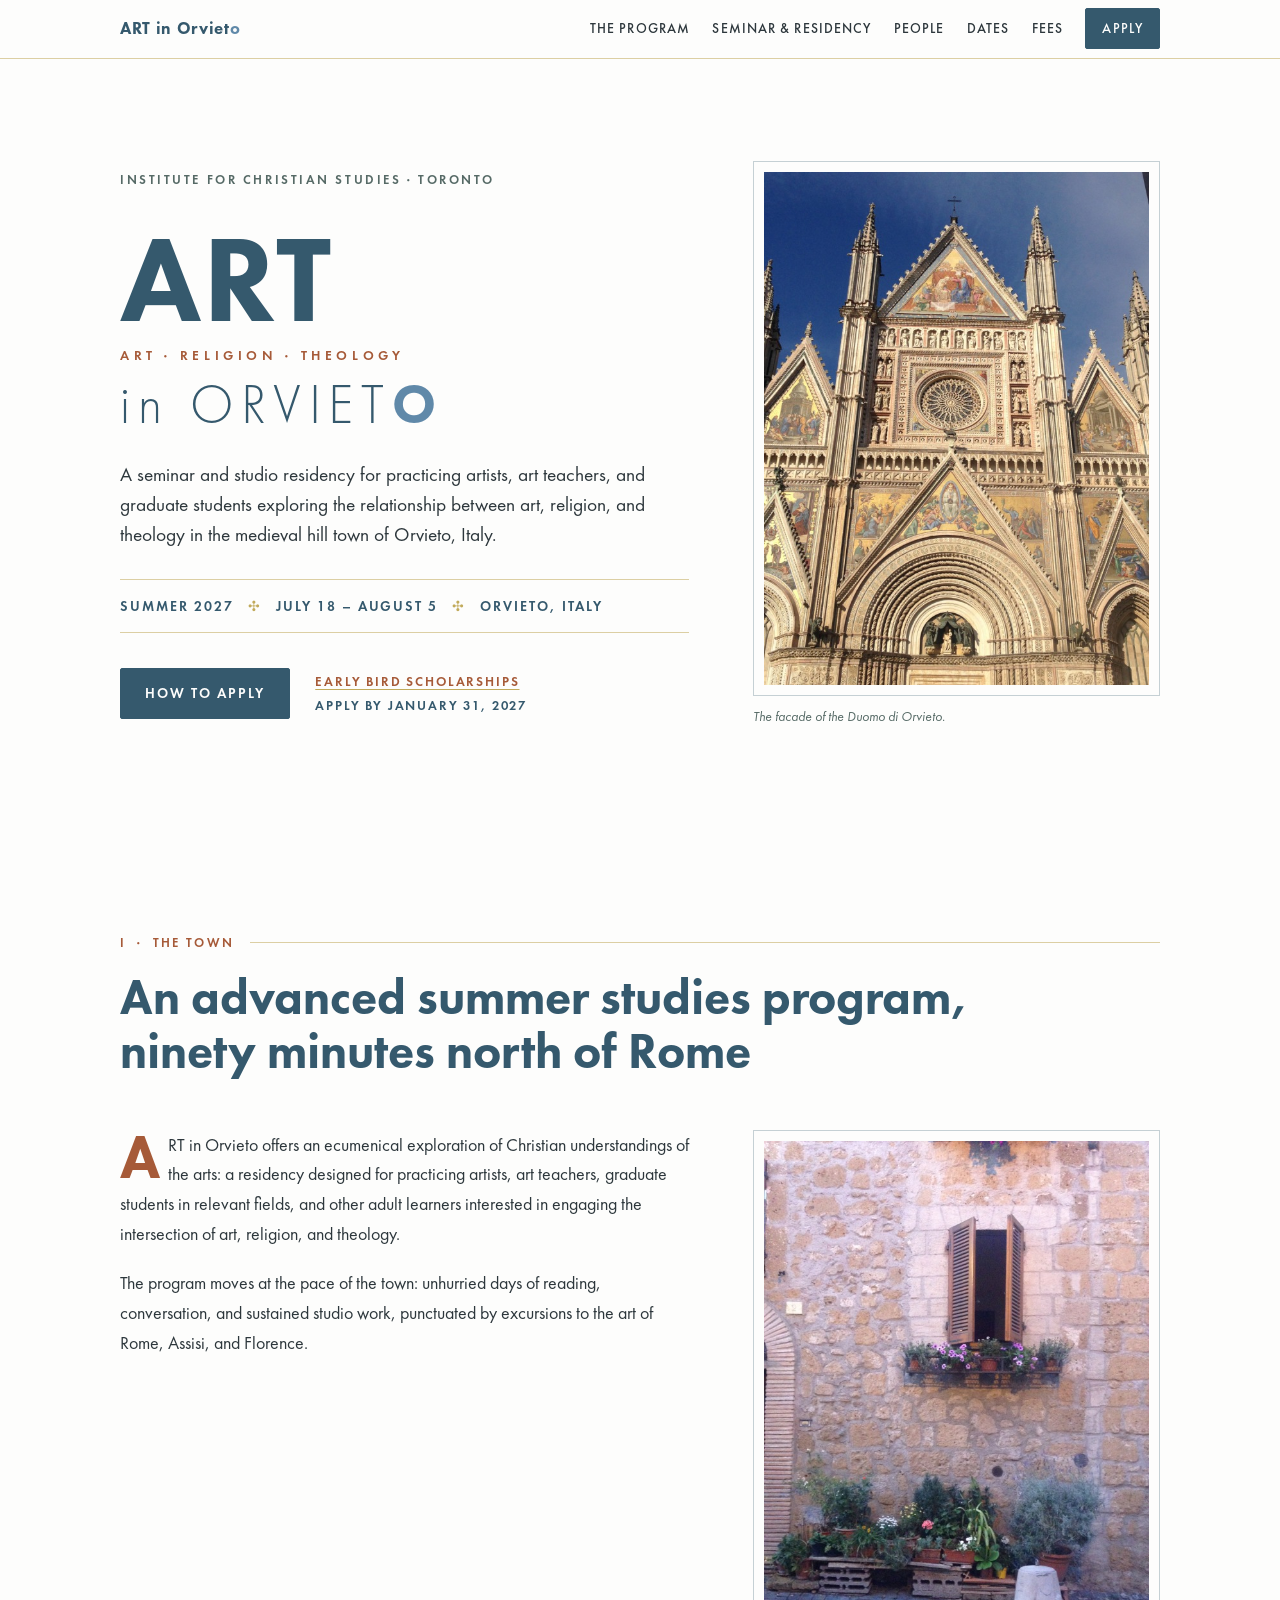
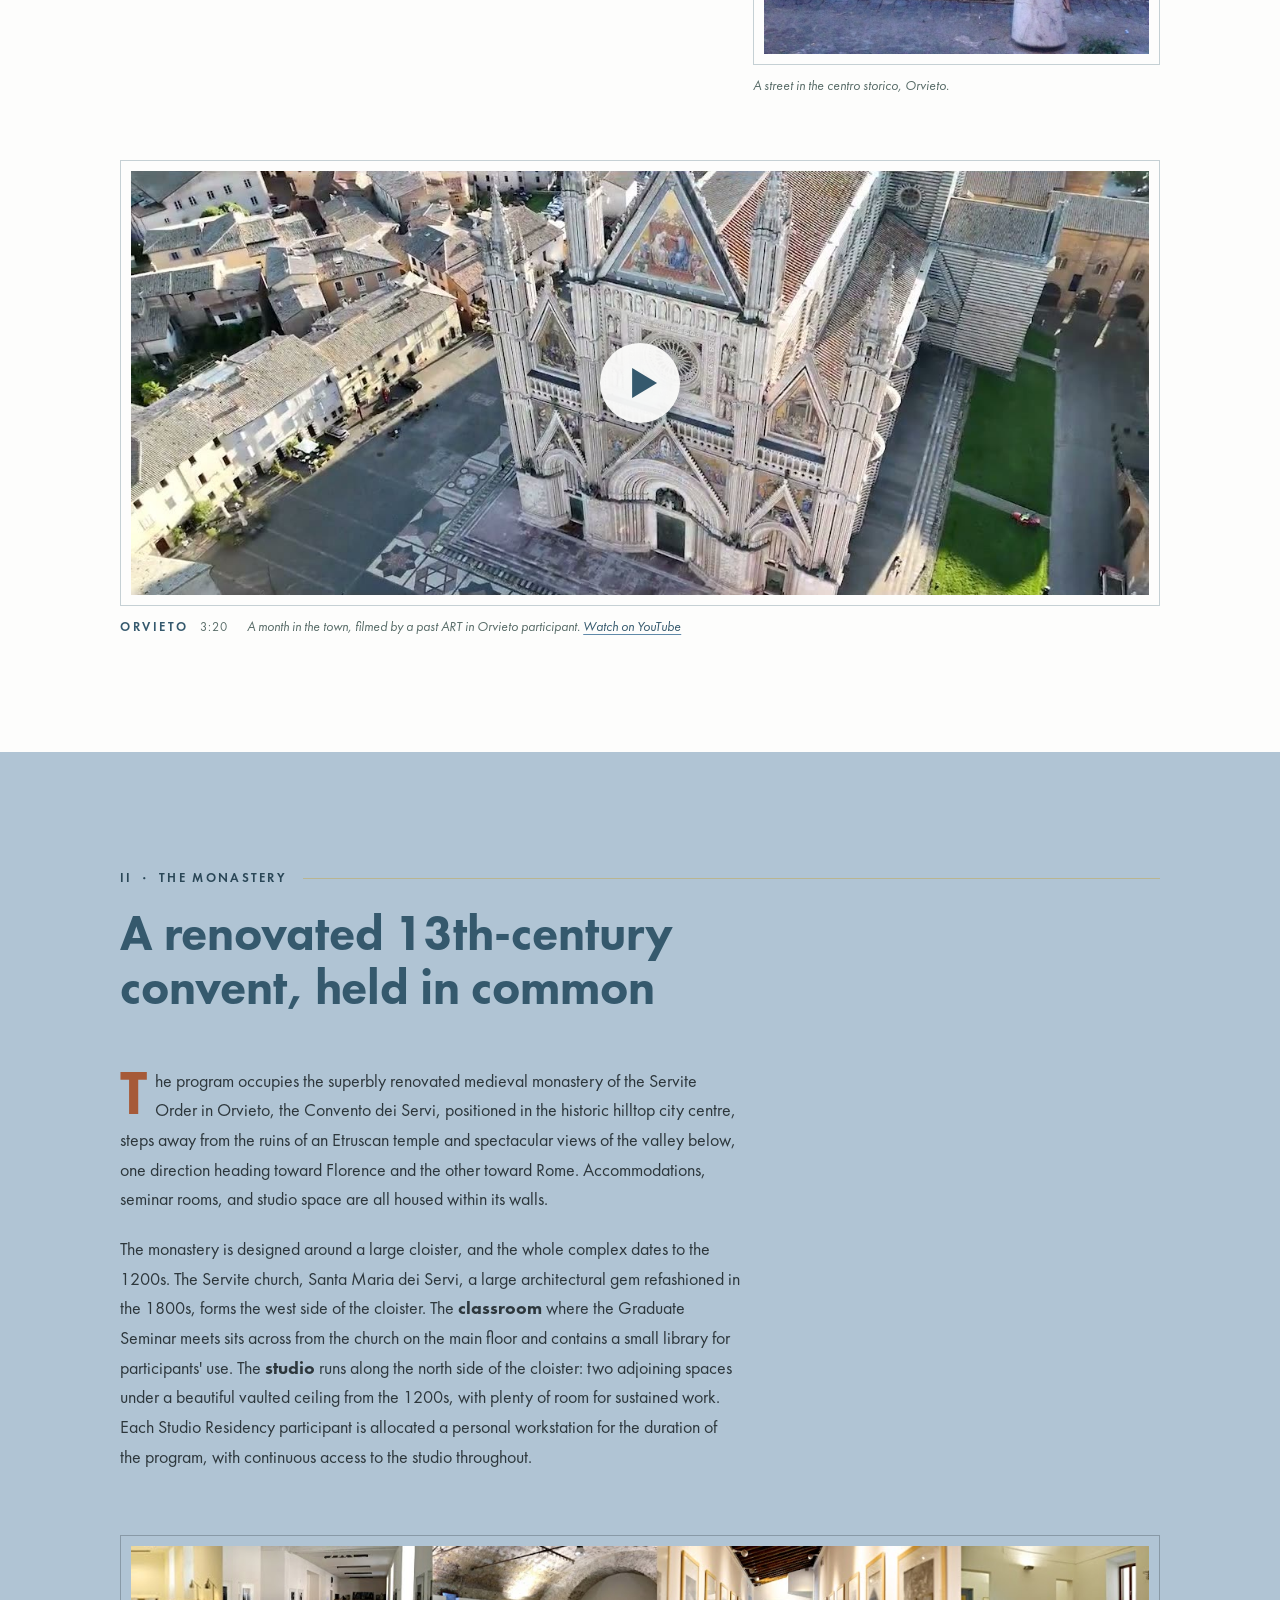
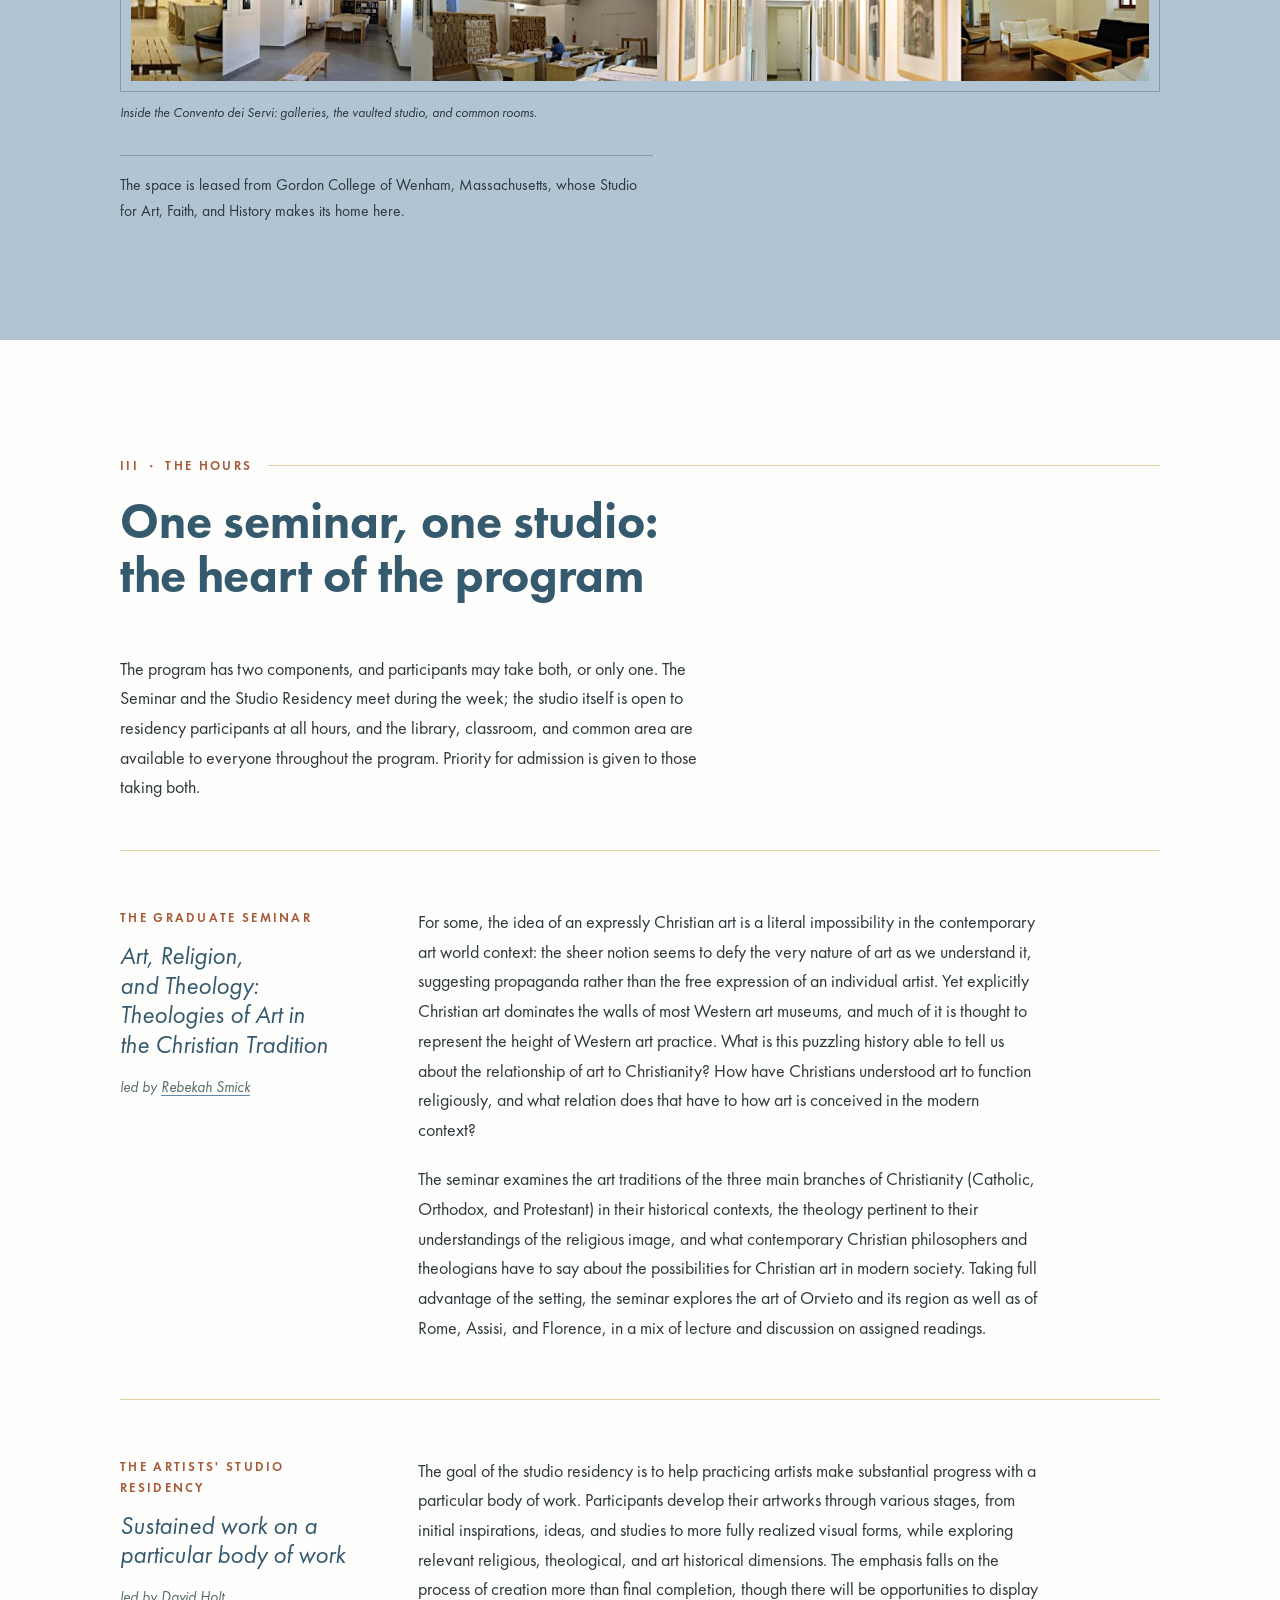
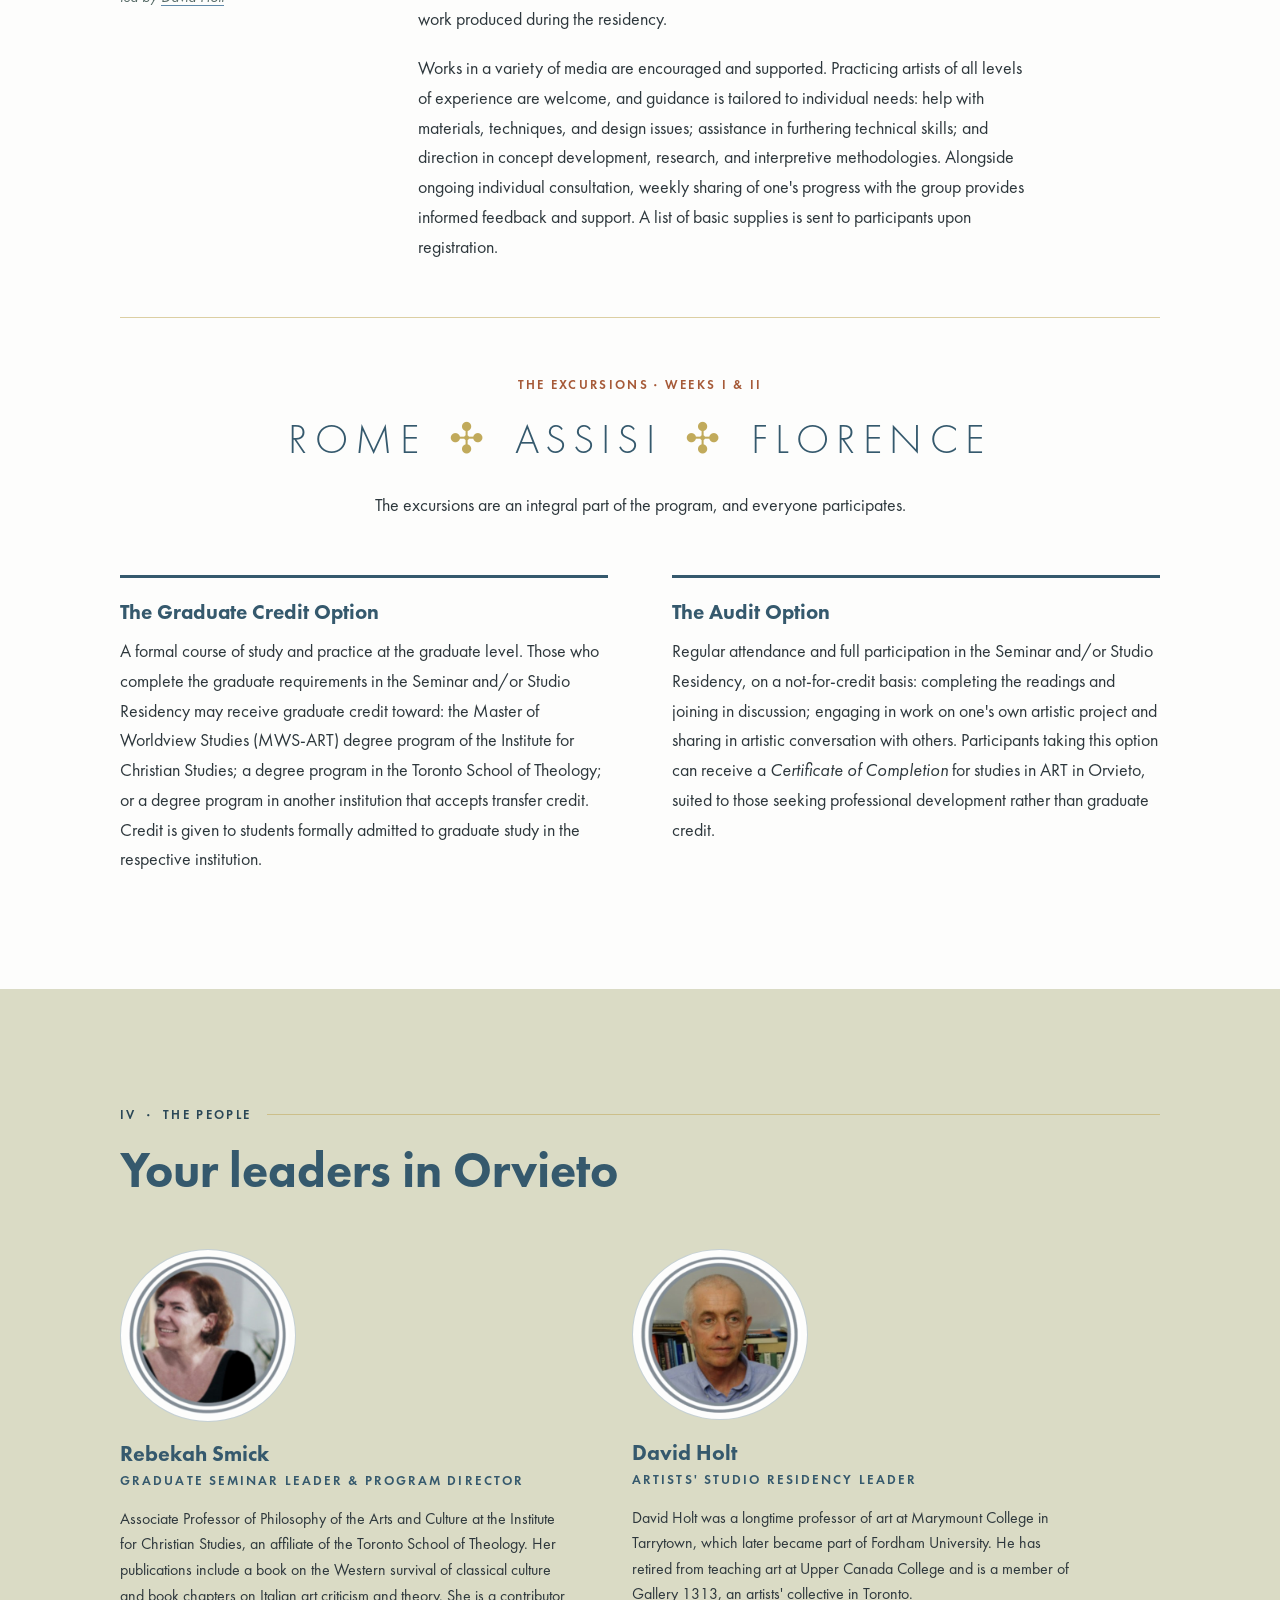
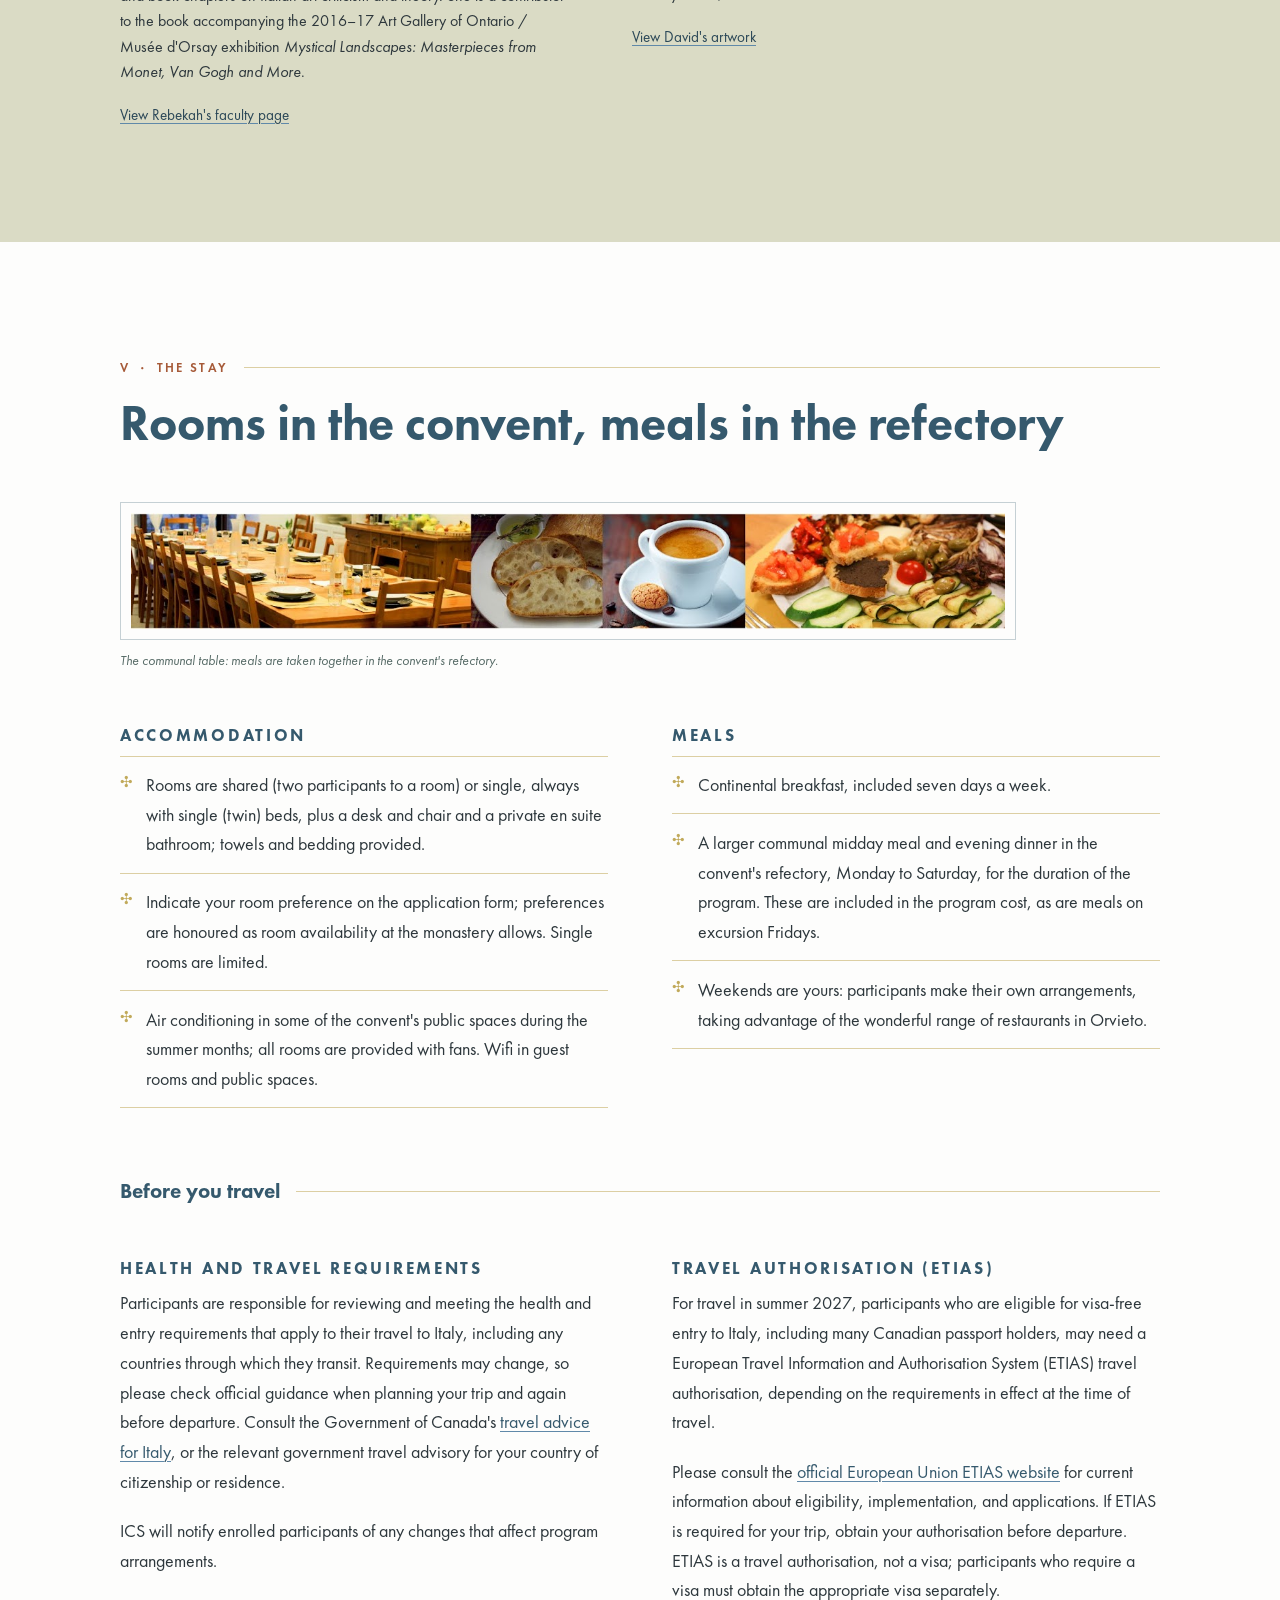
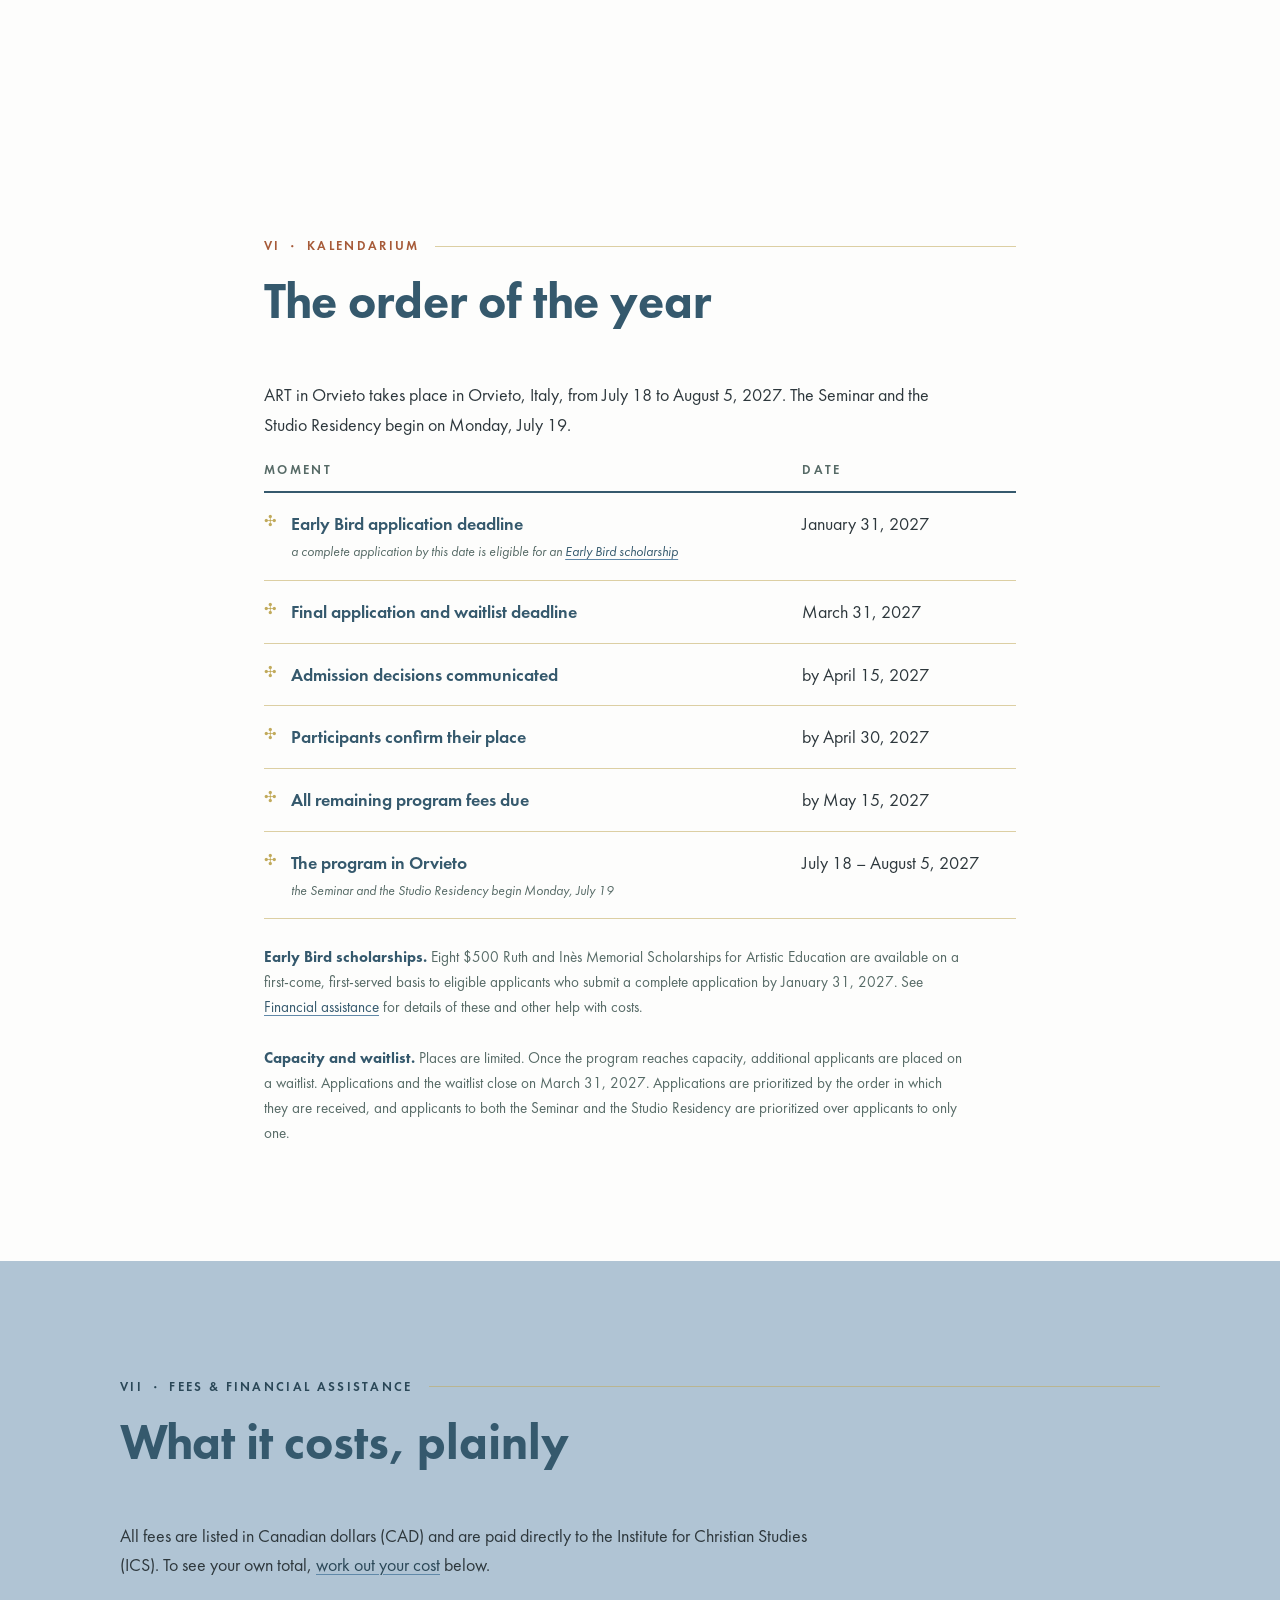
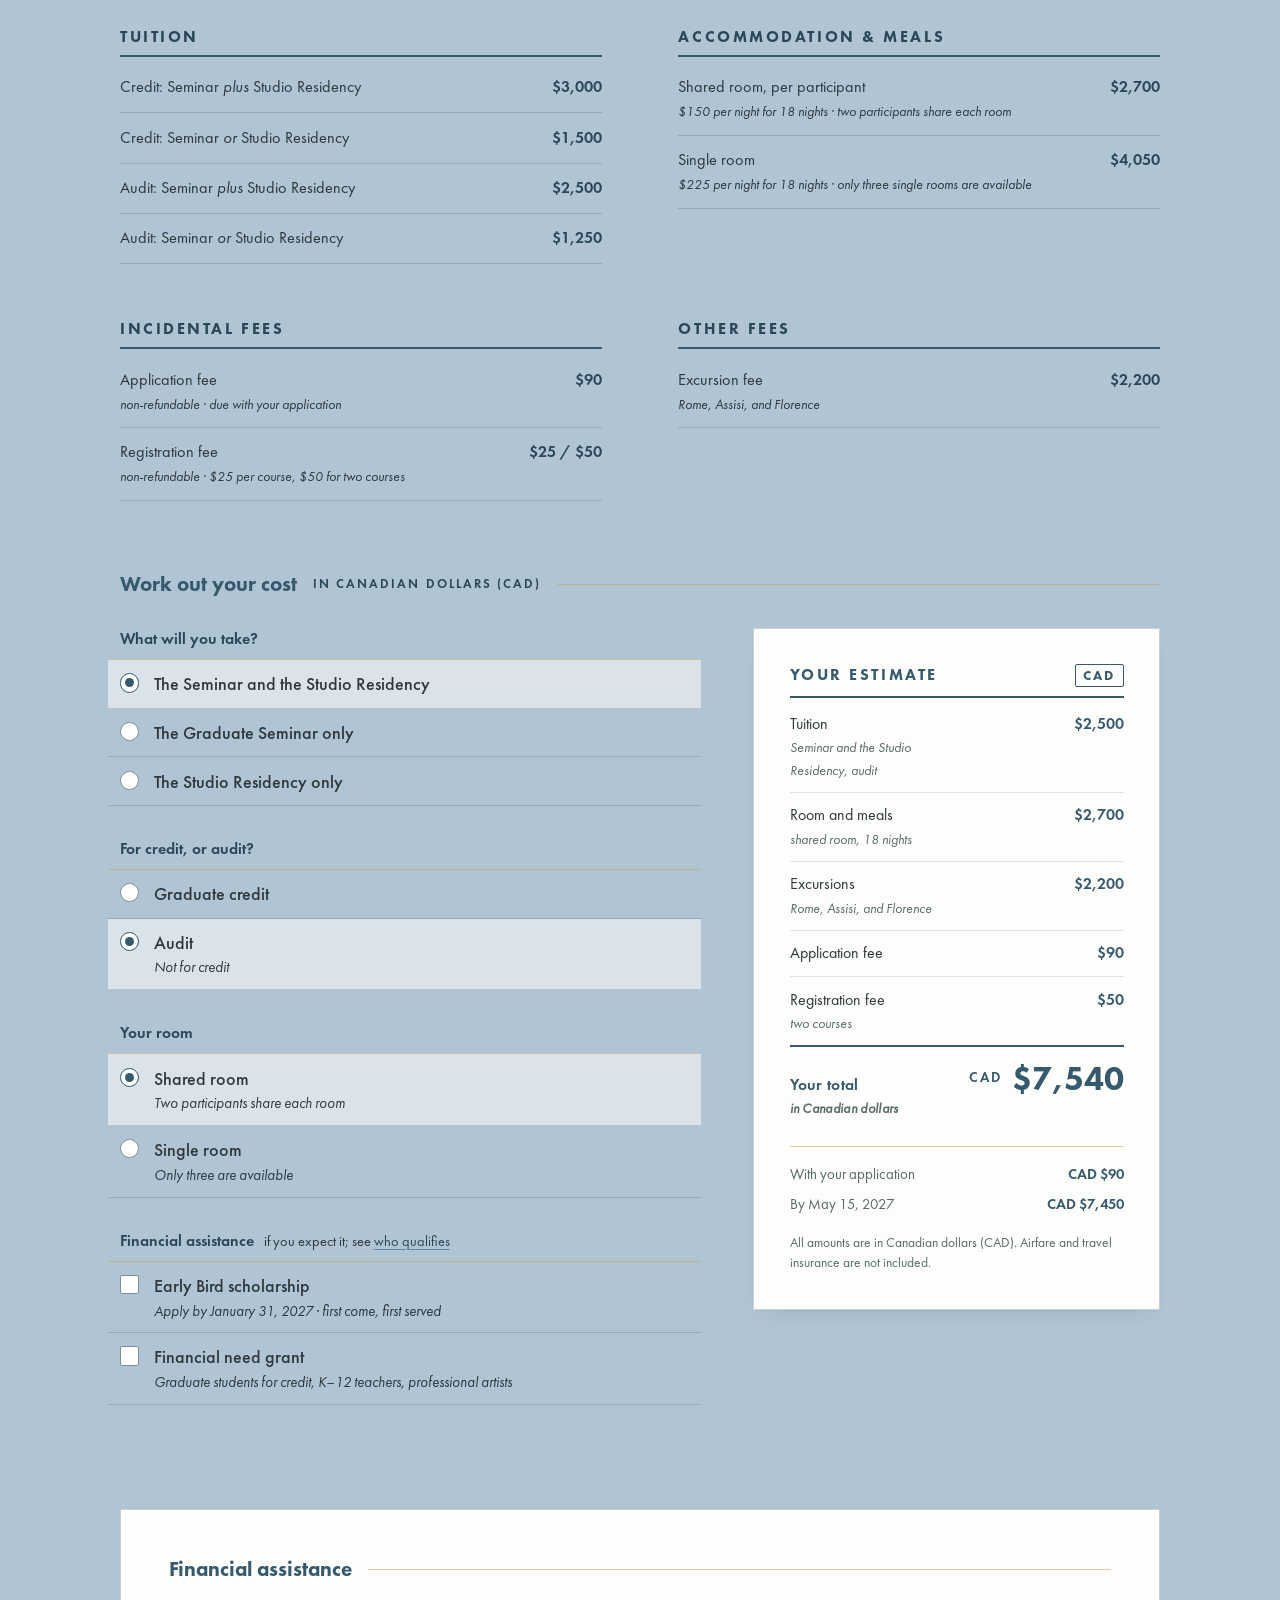
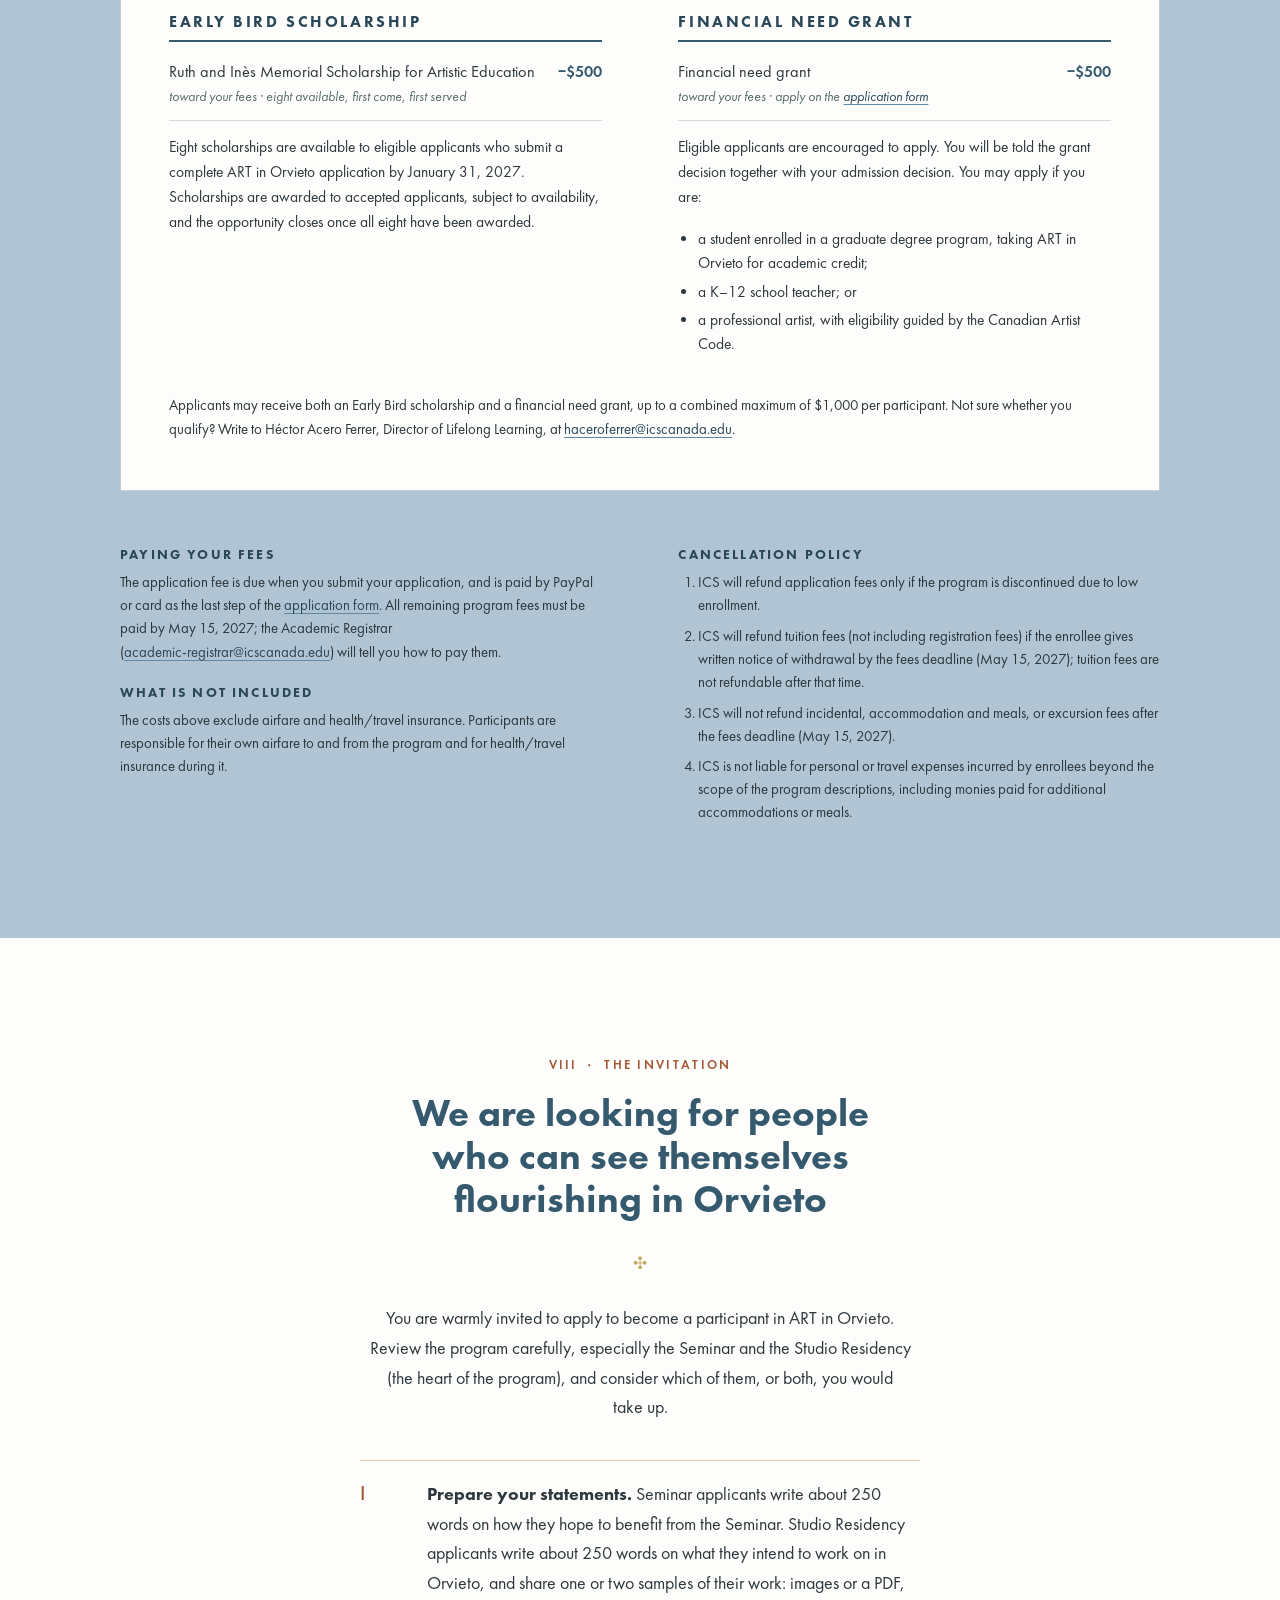
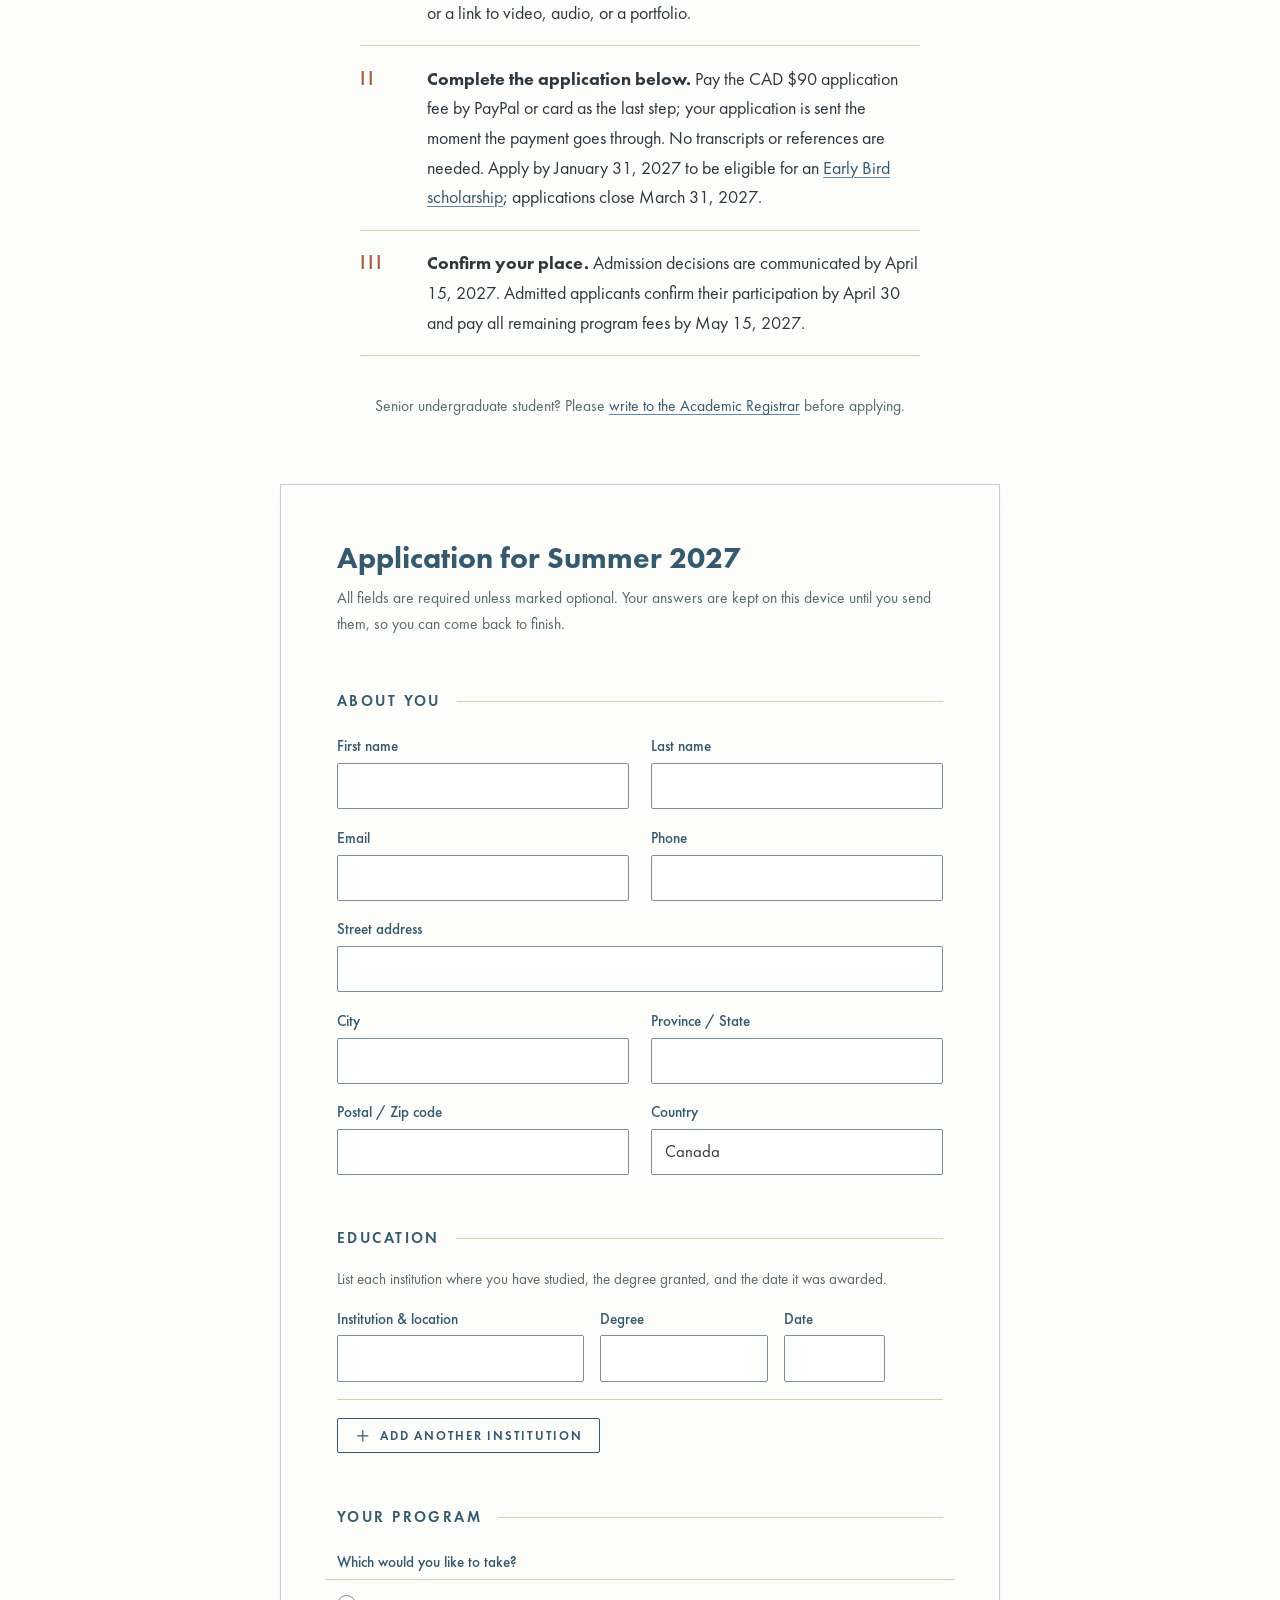
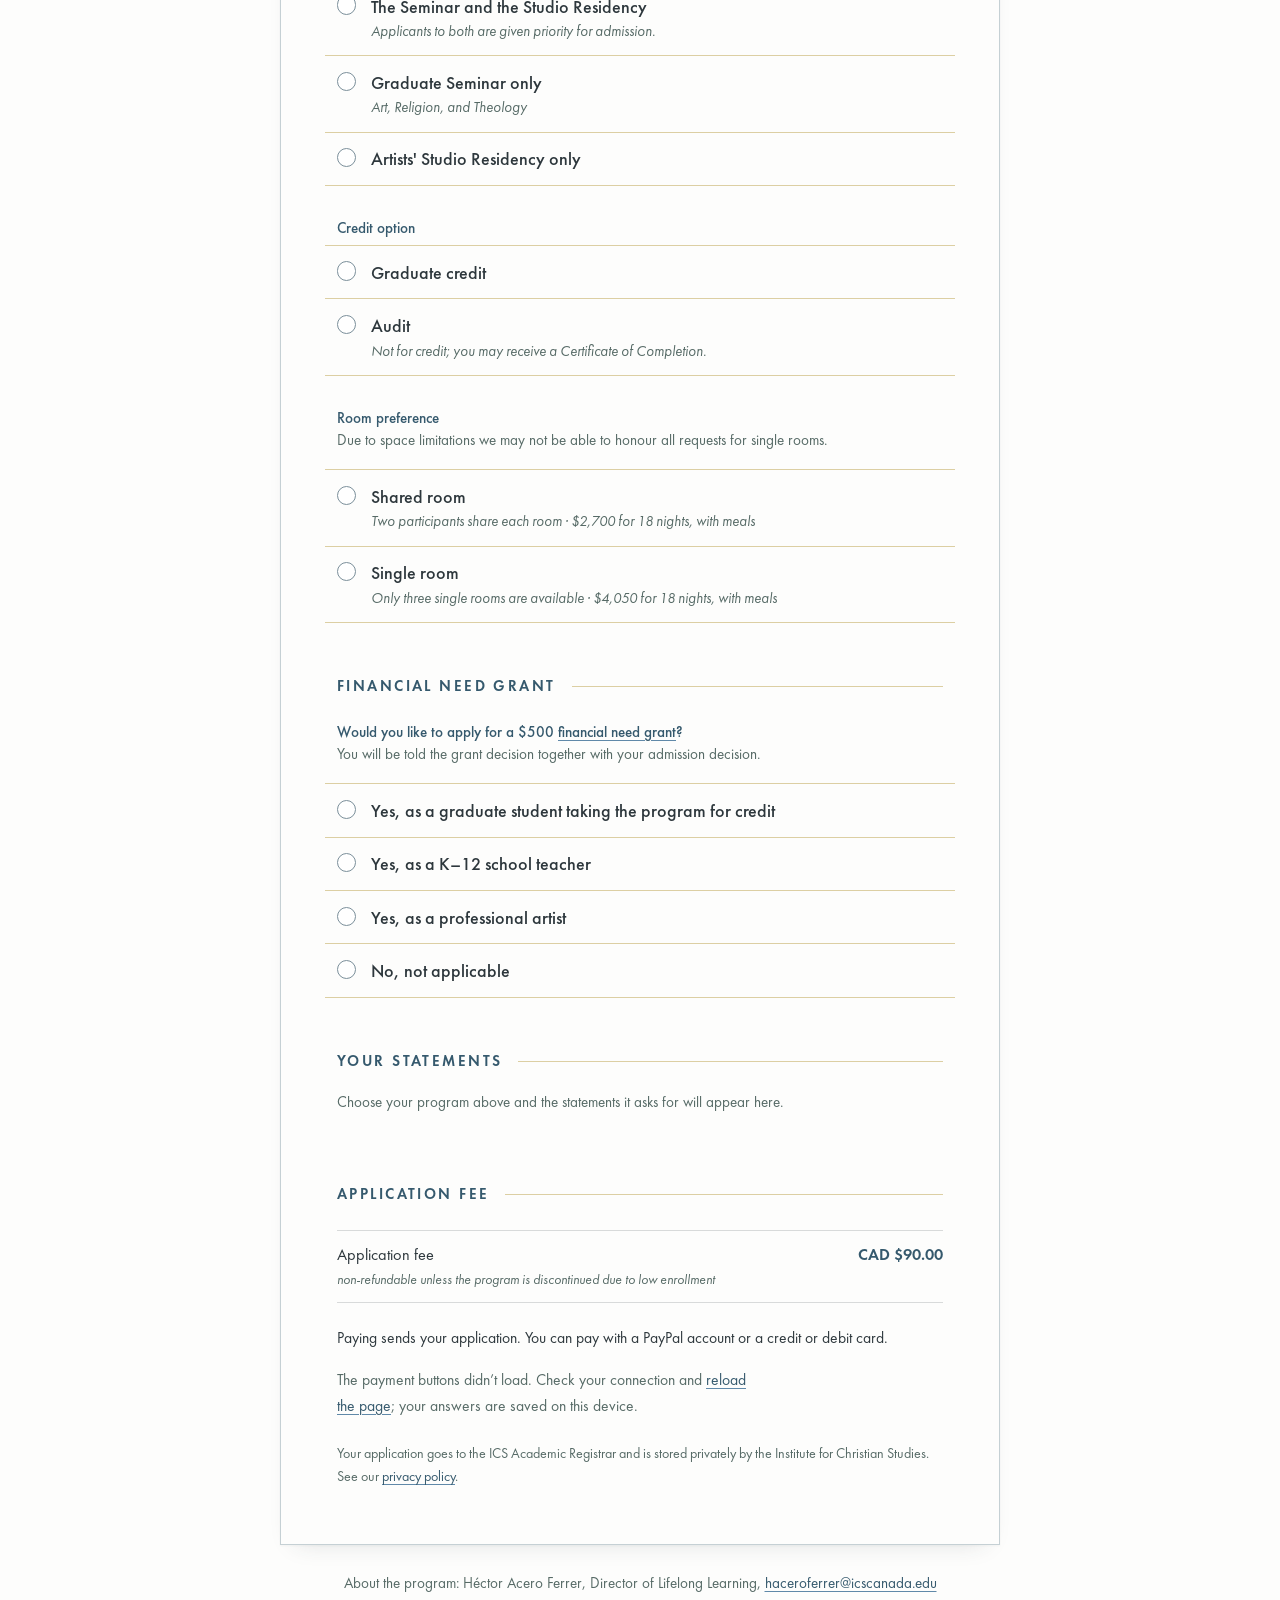
==== commit a1df6141: "Add a fee calculator and a past participant's film of Orvieto Replace the static "Adding it up" tota" ====
--- a/index.html
+++ b/index.html
@@ -71,6 +71,23 @@
         <figcaption>A street in the centro storico, Orvieto.</figcaption>
       </figure>
     </div>
+
+    <!-- A past participant's film. The link opens YouTube if scripts are off;
+         otherwise the film plays here (youtube-nocookie, loaded only on click). -->
+    <figure class="plate film reveal plate-below">
+      <div class="plate-frame">
+        <a class="film-poster" href="https://www.youtube.com/watch?v=c9cxcmQOyDE" data-video="c9cxcmQOyDE" aria-label="Play “Orvieto”, a 3 minute 20 second film by a past participant">
+          <img src="assets/orvieto-film.jpg" alt="" width="1280" height="534" loading="lazy">
+          <span class="film-play" aria-hidden="true">
+            <svg viewBox="0 0 64 64"><circle cx="32" cy="32" r="30.5"/><path d="M26 20.5 45 32 26 43.5z"/></svg>
+          </span>
+        </a>
+      </div>
+      <figcaption class="film-caption">
+        <span class="film-title"><cite>Orvieto</cite> <span class="film-length">3:20</span></span>
+        <span>A month in the town, filmed by a past ART in Orvieto participant. <a href="https://www.youtube.com/watch?v=c9cxcmQOyDE">Watch on YouTube</a></span>
+      </figcaption>
+    </figure>
   </div>
 </section>
 
@@ -188,7 +205,7 @@
       <div>
         <h3 class="list-head">Accommodation</h3>
         <ul class="ruled-list">
-          <li>Rooms are single or double occupancy, always with single (twin) beds, plus a desk and chair and a private en suite bathroom; towels and bedding provided.</li>
+          <li>Rooms are shared (two participants to a room) or single, always with single (twin) beds, plus a desk and chair and a private en suite bathroom; towels and bedding provided.</li>
           <li>Indicate your room preference on the application form; preferences are honoured as room availability at the monastery allows. Single rooms are limited.</li>
           <li>Air conditioning in some of the convent's public spaces during the summer months; all rooms are provided with fans. Wifi in guest rooms and public spaces.</li>
         </ul>
@@ -275,11 +292,12 @@
       <span class="rubric">VII &nbsp;·&nbsp; Fees &amp; Financial Assistance</span>
       <h2>What it costs, plainly</h2>
     </header>
-    <p class="narrow section-intro">All fees are listed in Canadian dollars (CAD) and are paid directly to the Institute for Christian Studies (ICS).</p>
-    <!-- MAINTAINERS: Summer 2027 fees. When any fee changes, redo the sums in
-         "Adding it up" below and the room prices in the form's room choices. The
-         application fee also appears in the application steps, the form's fee line,
-         and application.js (FEE). -->
+    <p class="narrow section-intro">All fees are listed in Canadian dollars (CAD) and are paid directly to the Institute for Christian Studies (ICS). To see your own total, <a href="#cost">work out your cost</a> below.</p>
+    <!-- MAINTAINERS: Summer 2027 fees. When any fee changes, also update the
+         data-* amounts in the calculator ("Work out your cost") below, and the room
+         prices in the form's room choices. The calculator recalculates its slip
+         itself from those data-* amounts. The application fee also appears in the
+         application steps, the form's fee line, and application.js (FEE). -->
     <div class="fees-groups">
       <div class="fee-group">
         <h3>Tuition</h3>
@@ -312,14 +330,61 @@
       </div>
     </div>
 
-    <div class="totals">
-      <h3 class="ledger-title">Adding it up</h3>
-      <table class="fee-table totals-table">
-        <tr><td>Seminar <em>or</em> Studio Residency, audit, shared room <span class="fee-sub">tuition $1,250 · room and meals $2,700 · excursions $2,200 · application and registration $115</span></td><td>$6,265</td></tr>
-        <tr><td>Seminar <em>plus</em> Studio Residency, audit, shared room <span class="fee-sub">tuition $2,500 · room and meals $2,700 · excursions $2,200 · application and registration $140</span></td><td>$7,540</td></tr>
-        <tr><td>Seminar <em>plus</em> Studio Residency, credit, shared room <span class="fee-sub">tuition $3,000 · room and meals $2,700 · excursions $2,200 · application and registration $140</span></td><td>$8,040</td></tr>
-      </table>
-      <p class="fee-note">A single room adds $1,350. Totals are before financial assistance, which can take up to $1,000 off, and do not include airfare or travel insurance.</p>
+    <!-- Fee calculator. Amounts come from the data-* attributes on the choices;
+         the slip below shows the default choices (both, audit, shared room) and is
+         recalculated by the script at the end of this page. -->
+    <div class="reckon" id="cost">
+      <h3 class="ledger-title">Work out your cost <span class="ledger-cad">in Canadian dollars (CAD)</span></h3>
+      <div class="reckon-grid">
+        <form class="reckon-choices" id="reckon" aria-label="Fee calculator" data-application="90" data-registration="25" data-excursion="2200" data-aid-max="1000">
+          <fieldset class="choice-group">
+            <legend class="q">What will you take?</legend>
+            <label class="choice"><input type="radio" name="r-program" value="both" data-courses="2" data-credit="3000" data-audit="2500" checked><span><strong>The Seminar and the Studio Residency</strong></span></label>
+            <label class="choice"><input type="radio" name="r-program" value="seminar" data-courses="1" data-credit="1500" data-audit="1250"><span><strong>The Graduate Seminar only</strong></span></label>
+            <label class="choice"><input type="radio" name="r-program" value="studio" data-courses="1" data-credit="1500" data-audit="1250"><span><strong>The Studio Residency only</strong></span></label>
+          </fieldset>
+          <fieldset class="choice-group">
+            <legend class="q">For credit, or audit?</legend>
+            <label class="choice"><input type="radio" name="r-credit" value="credit"><span><strong>Graduate credit</strong></span></label>
+            <label class="choice"><input type="radio" name="r-credit" value="audit" checked><span><strong>Audit</strong><em>Not for credit</em></span></label>
+          </fieldset>
+          <fieldset class="choice-group">
+            <legend class="q">Your room</legend>
+            <label class="choice"><input type="radio" name="r-room" value="shared" data-price="2700" checked><span><strong>Shared room</strong><em>Two participants share each room</em></span></label>
+            <label class="choice"><input type="radio" name="r-room" value="single" data-price="4050"><span><strong>Single room</strong><em>Only three are available</em></span></label>
+          </fieldset>
+          <fieldset class="choice-group">
+            <legend class="q">Financial assistance <span class="q-note">if you expect it; see <a href="#aid">who qualifies</a></span></legend>
+            <label class="choice"><input type="checkbox" name="r-earlybird" data-amount="500"><span><strong>Early Bird scholarship</strong><em>Apply by January 31, 2027 · first come, first served</em></span></label>
+            <label class="choice"><input type="checkbox" name="r-grant" data-amount="500"><span><strong>Financial need grant</strong><em>Graduate students for credit, K–12 teachers, professional artists</em></span></label>
+          </fieldset>
+          <div class="reckon-peek" aria-hidden="true"><span>Your total</span> <strong><span class="cad-mark">CAD</span> <span data-out="peek">$7,540</span></strong></div>
+        </form>
+
+        <div class="reckon-slip">
+          <h4 class="slip-title">Your estimate <span class="slip-cad">CAD</span></h4>
+          <table class="slip-table">
+            <caption class="sr-only">Your estimated fees, in Canadian dollars</caption>
+            <tbody>
+              <tr><th scope="row">Tuition <span class="slip-sub" data-out="tuition-label">Seminar and Studio Residency, audit</span></th><td data-out="tuition">$2,500</td></tr>
+              <tr><th scope="row">Room and meals <span class="slip-sub" data-out="room-label">shared room, 18 nights</span></th><td data-out="room">$2,700</td></tr>
+              <tr><th scope="row">Excursions <span class="slip-sub">Rome, Assisi, and Florence</span></th><td data-out="excursion">$2,200</td></tr>
+              <tr><th scope="row">Application fee</th><td data-out="application">$90</td></tr>
+              <tr><th scope="row">Registration fee <span class="slip-sub" data-out="registration-label">two courses</span></th><td data-out="registration">$50</td></tr>
+            </tbody>
+            <tbody class="slip-aid" data-out="aid-rows" hidden></tbody>
+            <tfoot>
+              <tr class="slip-total"><th scope="row">Your total <span class="slip-sub">in Canadian dollars</span></th><td><span class="cad-mark">CAD</span> <span data-out="total">$7,540</span></td></tr>
+            </tfoot>
+          </table>
+          <dl class="slip-when">
+            <div><dt>With your application</dt><dd>CAD <span data-out="now">$90</span></dd></div>
+            <div><dt>By May 15, 2027</dt><dd>CAD <span data-out="later">$7,450</span></dd></div>
+          </dl>
+          <p class="sr-only" aria-live="polite" data-out="announce"></p>
+          <p class="slip-note" data-out="note">All amounts are in Canadian dollars (CAD). Airfare and travel insurance are not included.</p>
+        </div>
+      </div>
     </div>
 
     <div class="aid" id="aid">
@@ -566,6 +631,74 @@
   } else {
     document.querySelectorAll('.threshold, .reveal').forEach(function (el) { el.classList.add('seen'); });
   }
+
+  // The film: swap the poster for the player on click (no YouTube requests before that)
+  document.querySelectorAll('.film-poster').forEach(function (poster) {
+    poster.addEventListener('click', function (e) {
+      if (e.metaKey || e.ctrlKey || e.shiftKey || e.button !== 0) return;
+      e.preventDefault();
+      var frame = document.createElement('iframe');
+      frame.src = 'https://www.youtube-nocookie.com/embed/' + poster.dataset.video + '?autoplay=1&rel=0';
+      frame.title = 'Orvieto, a film by a past participant';
+      frame.allow = 'autoplay; encrypted-media; picture-in-picture; fullscreen';
+      frame.allowFullscreen = true;
+      frame.className = 'film-player';
+      poster.closest('.film').classList.add('playing');
+      poster.replaceWith(frame);
+      frame.focus();
+    });
+  });
+
+  // Fee calculator: amounts live in the data-* attributes of #reckon
+  var reckon = document.getElementById('reckon');
+  if (reckon) {
+    var cad = function (n) { return (n < 0 ? '−$' : '$') + Math.abs(n).toLocaleString('en-CA'); };
+    var out = function (key) { return document.querySelector('[data-out="' + key + '"]'); };
+    var picked = function (name) { return reckon.querySelector('input[name="' + name + '"]:checked'); };
+    var update = function () {
+      var d = reckon.dataset;
+      var program = picked('r-program'), credit = picked('r-credit').value, room = picked('r-room');
+      var courses = +program.dataset.courses;
+      var tuition = +program.dataset[credit];
+      var roomFee = +room.dataset.price;
+      var registration = courses * d.registration;
+      var subtotal = tuition + roomFee + (+d.excursion) + (+d.application) + registration;
+
+      var aid = [], aidTotal = 0;
+      reckon.querySelectorAll('input[type="checkbox"]:checked').forEach(function (box) {
+        var amount = Math.min(+box.dataset.amount, d.aidMax - aidTotal);
+        if (amount > 0) { aidTotal += amount; aid.push([box.closest('.choice').querySelector('strong').textContent, amount]); }
+      });
+      var total = subtotal - aidTotal;
+
+      out('tuition-label').textContent = program.closest('.choice').querySelector('strong').textContent.replace(/^The /, '') + ', ' + (credit === 'credit' ? 'for credit' : 'audit');
+      out('tuition').textContent = cad(tuition);
+      out('room-label').textContent = (room.value === 'single' ? 'single room' : 'shared room') + ', 18 nights';
+      out('room').textContent = cad(roomFee);
+      out('excursion').textContent = cad(+d.excursion);
+      out('application').textContent = cad(+d.application);
+      out('registration-label').textContent = courses === 2 ? 'two courses' : 'one course';
+      out('registration').textContent = cad(registration);
+
+      var aidRows = out('aid-rows');
+      aidRows.innerHTML = '';
+      aid.forEach(function (row) {
+        var tr = document.createElement('tr'), th = document.createElement('th'), td = document.createElement('td');
+        th.scope = 'row'; th.textContent = row[0]; td.textContent = cad(-row[1]);
+        tr.append(th, td); aidRows.append(tr);
+      });
+      aidRows.hidden = !aid.length;
+
+      out('total').textContent = cad(total);
+      out('peek').textContent = cad(total);
+      out('now').textContent = cad(+d.application);
+      out('later').textContent = cad(total - d.application);
+      out('note').textContent = 'All amounts are in Canadian dollars (CAD). Airfare and travel insurance are not included.' +
+        (aid.length ? ' Assistance is not guaranteed: scholarships go to the first eight eligible applicants, and grants are decided with admission.' : '');
+    };
+    reckon.addEventListener('change', function () { update(); out('announce').textContent = 'Estimated total ' + out('total').textContent + ' Canadian'; });
+    update();
+  }
 </script>
 <script src="application.js" defer></script>
 </body>
--- a/styles.css
+++ b/styles.css
@@ -51,13 +51,13 @@
 a { color: var(--heading); text-decoration: underline; text-decoration-thickness: 1px; text-underline-offset: 3px; text-decoration-color: var(--primary); transition: color 160ms ease; }
 a:hover { color: var(--rubric); }
 :focus-visible { outline: 2px solid var(--primary); outline-offset: 3px; border-radius: 1px; }
-.skip-link { position: absolute; left: -9999px; top: 0; background: var(--heading); color: var(--paper); padding: 0.6rem 1rem; z-index: 100; }
+.skip-link { position: absolute; left: -9999px; top: 0; background: var(--heading); color: var(--paper); padding: 0.6rem 1rem; z-index: 1001; }
 .skip-link:focus { left: 0.5rem; top: 0.5rem; }
 .skip-link:hover { color: var(--paper); }
 
 .container { max-width: 1120px; margin-inline: auto; padding-inline: clamp(1.25rem, 4vw, 2.5rem); }
 section[id] { scroll-margin-top: 3.6rem; }
-#aid, #application { scroll-margin-top: 5rem; } /* anchors inside sections clear the sticky header */
+#aid, #cost, #application { scroll-margin-top: 5rem; } /* anchors inside sections clear the sticky header */
 .prose { max-width: var(--measure); }
 .narrow { max-width: 44rem; }
 .section-intro { margin-bottom: clamp(2rem, 4vw, 3rem); }
@@ -95,7 +95,7 @@
 
 /* ---------- Header / nav ---------- */
 .site-head {
-  position: sticky; top: 0; z-index: 50;
+  position: sticky; top: 0; z-index: 1000; /* above the PayPal button iframes */
   background: rgba(253, 253, 252, 0.94);
   backdrop-filter: blur(6px);
   border-bottom: 1px solid var(--gold-rule);
@@ -160,6 +160,26 @@
 }
 .on-tint .plate-frame { background: transparent; border-color: rgba(45, 55, 60, 0.3); }
 .on-tint .plate figcaption { color: var(--ink); }
+
+/* The film: a cinematic plate. The poster is a link to YouTube; the script swaps in
+   the player on click. */
+.film .plate-frame { position: relative; }
+.film-poster { display: block; position: relative; overflow: hidden; background: var(--ink); }
+.film-poster img { display: block; aspect-ratio: 1280 / 534; object-fit: cover; transition: transform 900ms cubic-bezier(0.16, 1, 0.3, 1), filter 300ms ease; }
+.film-poster:hover img { transform: scale(1.015); filter: brightness(0.94); }
+.film-play { position: absolute; inset: 0; display: grid; place-items: center; pointer-events: none; }
+.film-play svg { width: clamp(3.5rem, 7vw, 5.25rem); height: auto; filter: drop-shadow(0 4px 14px rgba(45, 55, 60, 0.35)); transition: transform 300ms cubic-bezier(0.16, 1, 0.3, 1); }
+.film-play circle { fill: rgba(253, 253, 252, 0.94); }
+.film-play path { fill: var(--heading); transition: fill 160ms ease; }
+.film-poster:hover .film-play svg { transform: scale(1.06); }
+.film-poster:hover .film-play path { fill: var(--rubric); }
+.film-poster:focus-visible { outline: 2px solid var(--primary); outline-offset: 4px; }
+.film-player { display: block; width: 100%; aspect-ratio: 16 / 9; border: 0; background: var(--ink); }
+.film-caption { display: flex; flex-wrap: wrap; align-items: baseline; gap: 0.3rem 1.2rem; }
+.film-title { font-style: normal; }
+.film-title cite { font-style: normal; font-weight: 600; font-size: 0.8rem; letter-spacing: 0.2em; text-transform: uppercase; color: var(--heading); }
+.film-length { margin-left: 0.5rem; font-style: normal; font-size: 0.8rem; letter-spacing: 0.08em; color: var(--sage-deep); font-variant-numeric: tabular-nums; }
+@media (prefers-reduced-motion: reduce) { .film-poster img, .film-play svg { transition: none; } .film-poster:hover img, .film-poster:hover .film-play svg { transform: none; } }
 
 /* ---------- Sections ---------- */
 .section { padding: clamp(4rem, 9vw, 7.5rem) 0; }
@@ -242,11 +262,58 @@
 .fee-table .fee-sub { display: block; font-size: 0.85rem; font-style: italic; color: var(--sage-deep); }
 .on-tint .fee-table .fee-sub { color: var(--ink); }
 .fee-note { font-size: 0.93rem; margin-top: 0.9rem; }
-/* Sample totals and financial assistance: ledgers under the fees, each opened by a
+/* Calculator and financial assistance: ledgers under the fees, each opened by a
    gold-ruled title. Assistance is laid on the field as a paper leaf, so money coming
    back never reads as one more charge. */
-.totals, .before-travel { margin-top: clamp(3rem, 6vw, 4.5rem); }
-.totals-table td:last-child { font-size: 1.15rem; }
+.reckon, .before-travel { margin-top: clamp(3rem, 6vw, 4.5rem); }
+
+/* Fee calculator: ruled choices on the field, the reckoning on a paper slip */
+.reckon-grid { display: grid; grid-template-columns: 7fr 5fr; gap: clamp(2rem, 5vw, 4.5rem); align-items: start; }
+.reckon-choices fieldset { border: 0; margin: 0 0 2rem; padding: 0; min-width: 0; }
+.reckon-choices fieldset:last-child { margin-bottom: 0; }
+.reckon-choices legend { display: block; width: 100%; padding: 0; margin-bottom: 0.6rem; font-size: 1rem; font-weight: 600; color: var(--heading-deep); }
+.reckon-choices .q-note { font-weight: 400; font-size: 0.9rem; color: var(--ink); margin-left: 0.35rem; }
+.reckon-choices legend + .choice { border-top: 1px solid rgba(45, 55, 60, 0.18); }
+.reckon-choices .choice { border-bottom-color: rgba(45, 55, 60, 0.18); padding-block: 0.7rem; }
+.reckon-choices .choice:hover { background: rgba(253, 253, 252, 0.3); }
+.reckon-choices .choice:has(input:checked) { background: rgba(253, 253, 252, 0.55); }
+.reckon-choices .choice em { color: var(--ink); }
+.choice input[type="checkbox"] { border-radius: 2px; }
+.choice input[type="checkbox"]::before {
+  width: 0.34rem; height: 0.62rem; border-radius: 0; background: none;
+  border: solid var(--paper); border-width: 0 2px 2px 0; margin-top: -0.12rem;
+  transform: rotate(45deg) scale(0);
+}
+.choice input[type="checkbox"]:checked { background: var(--heading); }
+.choice input[type="checkbox"]:checked::before { transform: rotate(45deg) scale(1); }
+
+.reckon-slip {
+  position: sticky; top: 5.5rem;
+  background: var(--paper); border: 1px solid var(--frame); padding: clamp(1.4rem, 3vw, 2.2rem);
+  box-shadow: 0 1px 2px rgba(45, 55, 60, 0.04), 0 12px 24px -16px rgba(45, 55, 60, 0.18);
+}
+.slip-title { font-size: 1rem; letter-spacing: 0.16em; text-transform: uppercase; border-bottom: 2px solid var(--heading); padding-bottom: 0.55rem; margin-bottom: 0.2rem; }
+.reckon .ledger-title { flex-wrap: wrap; row-gap: 0.35rem; }
+.ledger-cad { font-size: 0.8rem; font-weight: 600; letter-spacing: 0.16em; text-transform: uppercase; color: var(--heading-deep); white-space: nowrap; }
+.slip-title { display: flex; justify-content: space-between; align-items: baseline; gap: 1rem; }
+.slip-cad { font-size: 0.85rem; letter-spacing: 0.16em; padding: 0.15rem 0.45rem; border: 1px solid var(--heading); border-radius: 2px; line-height: 1.2; }
+.cad-mark { font-size: 0.42em; font-weight: 600; letter-spacing: 0.16em; vertical-align: 0.55em; margin-right: 0.1em; }
+.slip-when dd { white-space: nowrap; }
+.slip-table { width: 100%; border-collapse: collapse; font-size: 1rem; font-variant-numeric: tabular-nums; }
+.slip-table th, .slip-table td { padding: 0.6rem 0; border-bottom: 1px solid rgba(45, 55, 60, 0.14); vertical-align: baseline; }
+.slip-table th { text-align: left; font-weight: 400; color: var(--ink); }
+.slip-table td { text-align: right; font-weight: 600; color: var(--heading); white-space: nowrap; padding-left: 1rem; }
+.slip-sub { display: block; font-size: 0.85rem; font-style: italic; color: var(--sage-deep); }
+.slip-aid th { color: var(--heading); }
+.slip-total th, .slip-total td { border-top: 2px solid var(--heading); border-bottom: 0; padding-top: 0.9rem; }
+.slip-total th { font-weight: 600; color: var(--heading); letter-spacing: 0.02em; }
+.slip-total td { font-size: clamp(1.7rem, 3vw, 2.1rem); font-weight: 700; line-height: 1; }
+.slip-when { margin: 1rem 0 0; padding-top: 0.8rem; border-top: 1px solid var(--gold-rule); font-size: 0.93rem; }
+.slip-when div { display: flex; justify-content: space-between; gap: 1rem; padding: 0.15rem 0; }
+.slip-when dt { color: var(--sage-deep); }
+.slip-when dd { margin: 0; font-weight: 600; color: var(--heading); font-variant-numeric: tabular-nums; }
+.reckon-peek { display: none; }
+.slip-note { margin: 0.9rem 0 0; font-size: 0.85rem; line-height: 1.5; color: var(--sage-deep); }
 .aid {
   margin-top: clamp(3rem, 6vw, 4.5rem); padding: clamp(1.5rem, 4vw, 3rem);
   background: var(--paper); border: 1px solid var(--frame);
@@ -445,13 +512,22 @@
   .hero-plate { max-width: 30rem; }
   .two-col .plate { max-width: 34rem; }
   .office { grid-template-columns: 1fr; gap: 1.2rem; }
-  .options, .fees-groups, .stay-cols { grid-template-columns: 1fr; }
+  .options, .fees-groups, .stay-cols, .reckon-grid { grid-template-columns: 1fr; }
+  .reckon-slip { position: static; }
+  .reckon-peek {
+    display: flex; justify-content: space-between; align-items: baseline; gap: 1rem;
+    position: sticky; bottom: 0; z-index: 5; margin: 1.5rem calc(-1 * clamp(1.25rem, 4vw, 2.5rem)) 0;
+    padding: 0.8rem clamp(1.25rem, 4vw, 2.5rem); background: var(--heading); color: var(--paper);
+    font-size: 0.85rem; font-weight: 600; letter-spacing: 0.14em; text-transform: uppercase;
+  }
+  .reckon-peek strong { font-size: 1.35rem; letter-spacing: 0.02em; font-variant-numeric: tabular-nums; }
   .people { grid-template-columns: 1fr; max-width: 30rem; }
   .fees-fineprint { columns: 1; }
   .foot-grid { grid-template-columns: 1fr; gap: 1.6rem; }
   .foot-links { text-align: left; }
 }
 @media (max-width: 620px) {
+  .film-poster img { aspect-ratio: 16 / 10; }
   .field-grid { grid-template-columns: 1fr; }
   .edu-row { grid-template-columns: 1fr 1fr; gap: 0.9rem 1rem; position: relative; padding-right: 0; }
   .edu-row .field:first-child { grid-column: 1 / -1; padding-right: 3rem; }
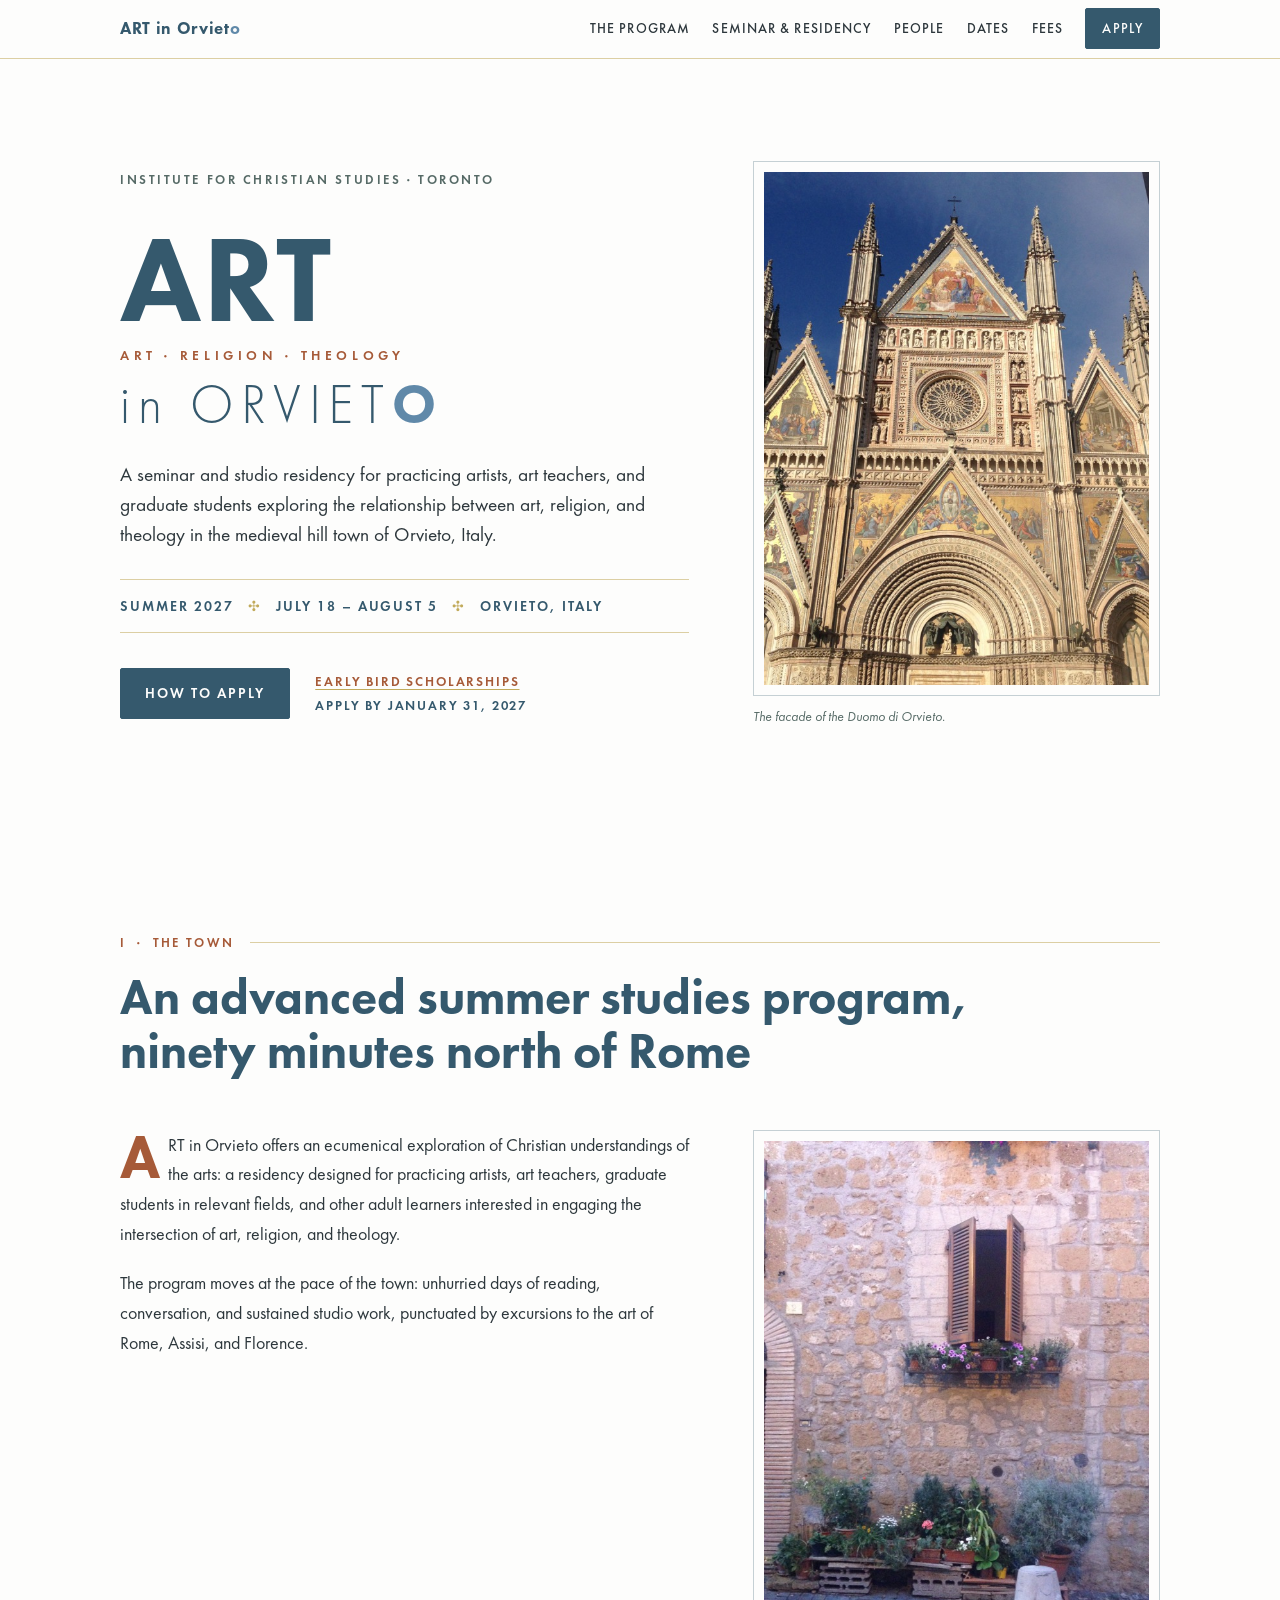
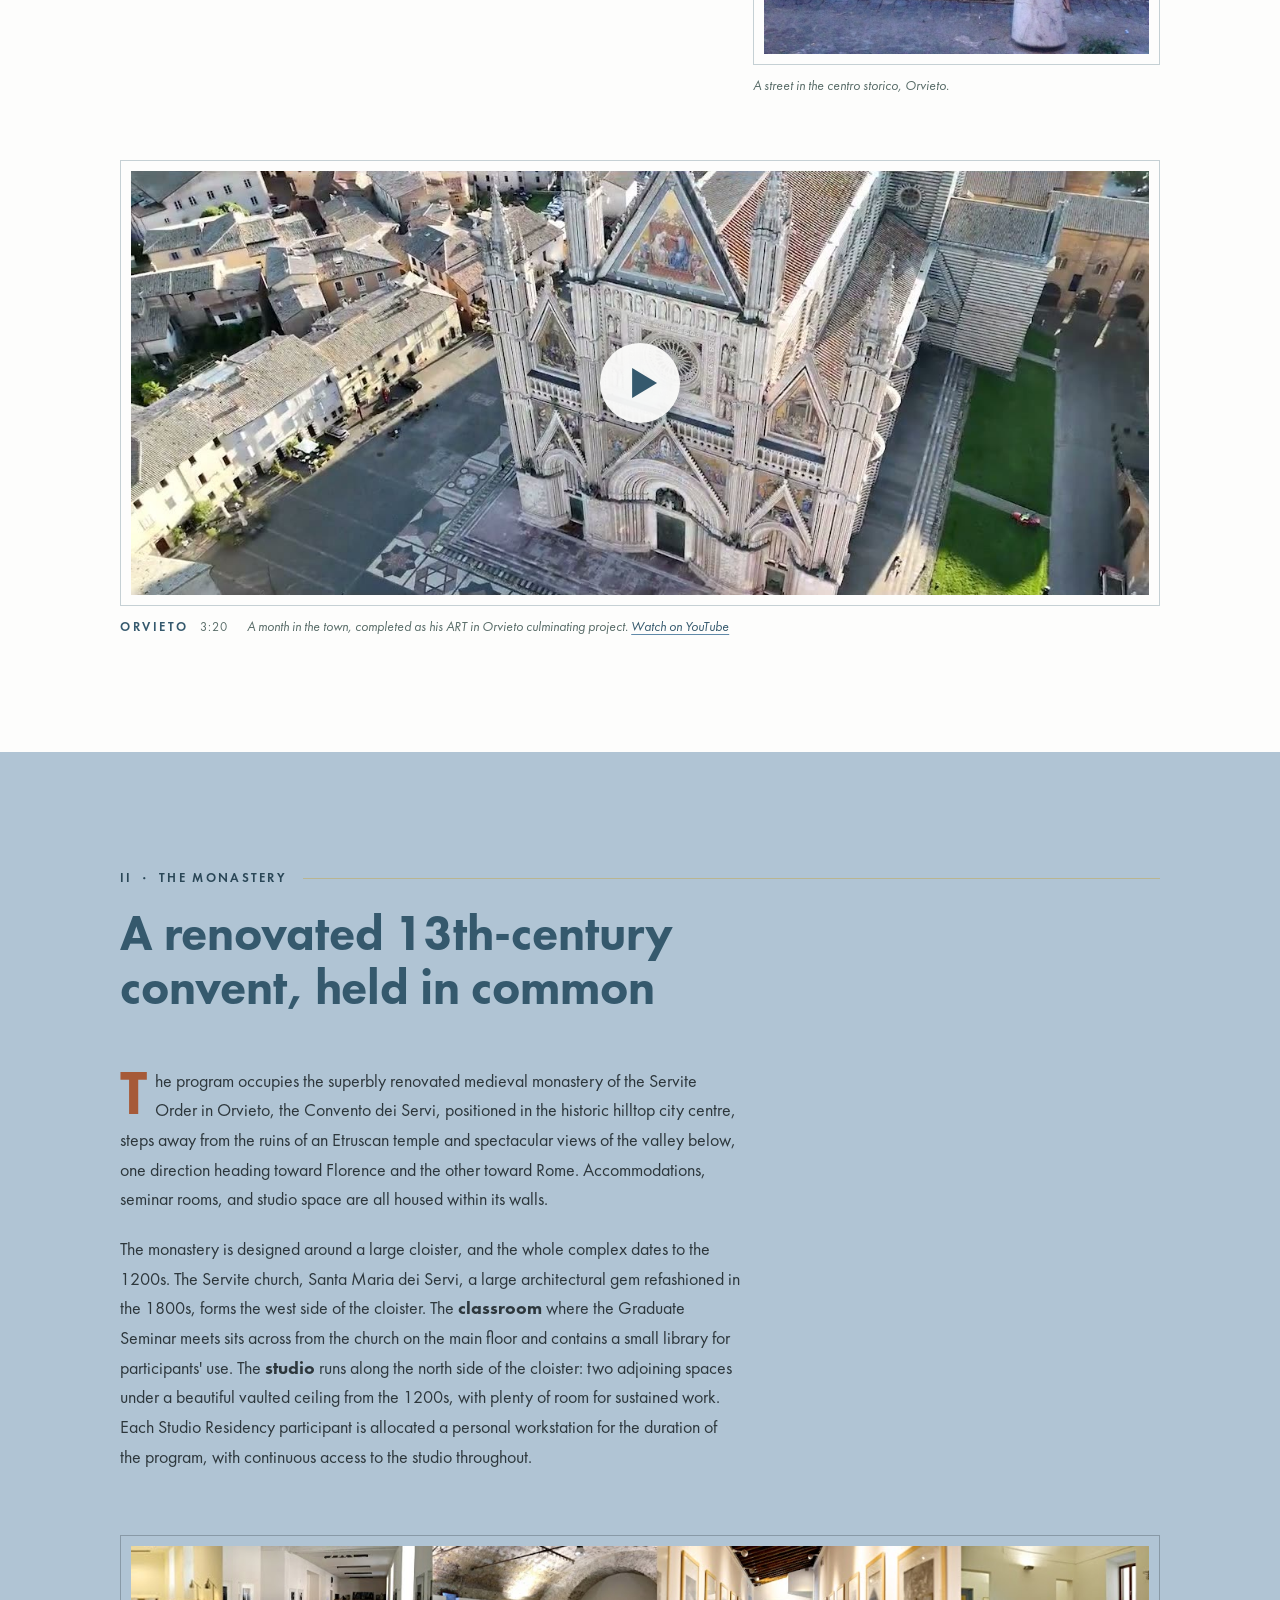
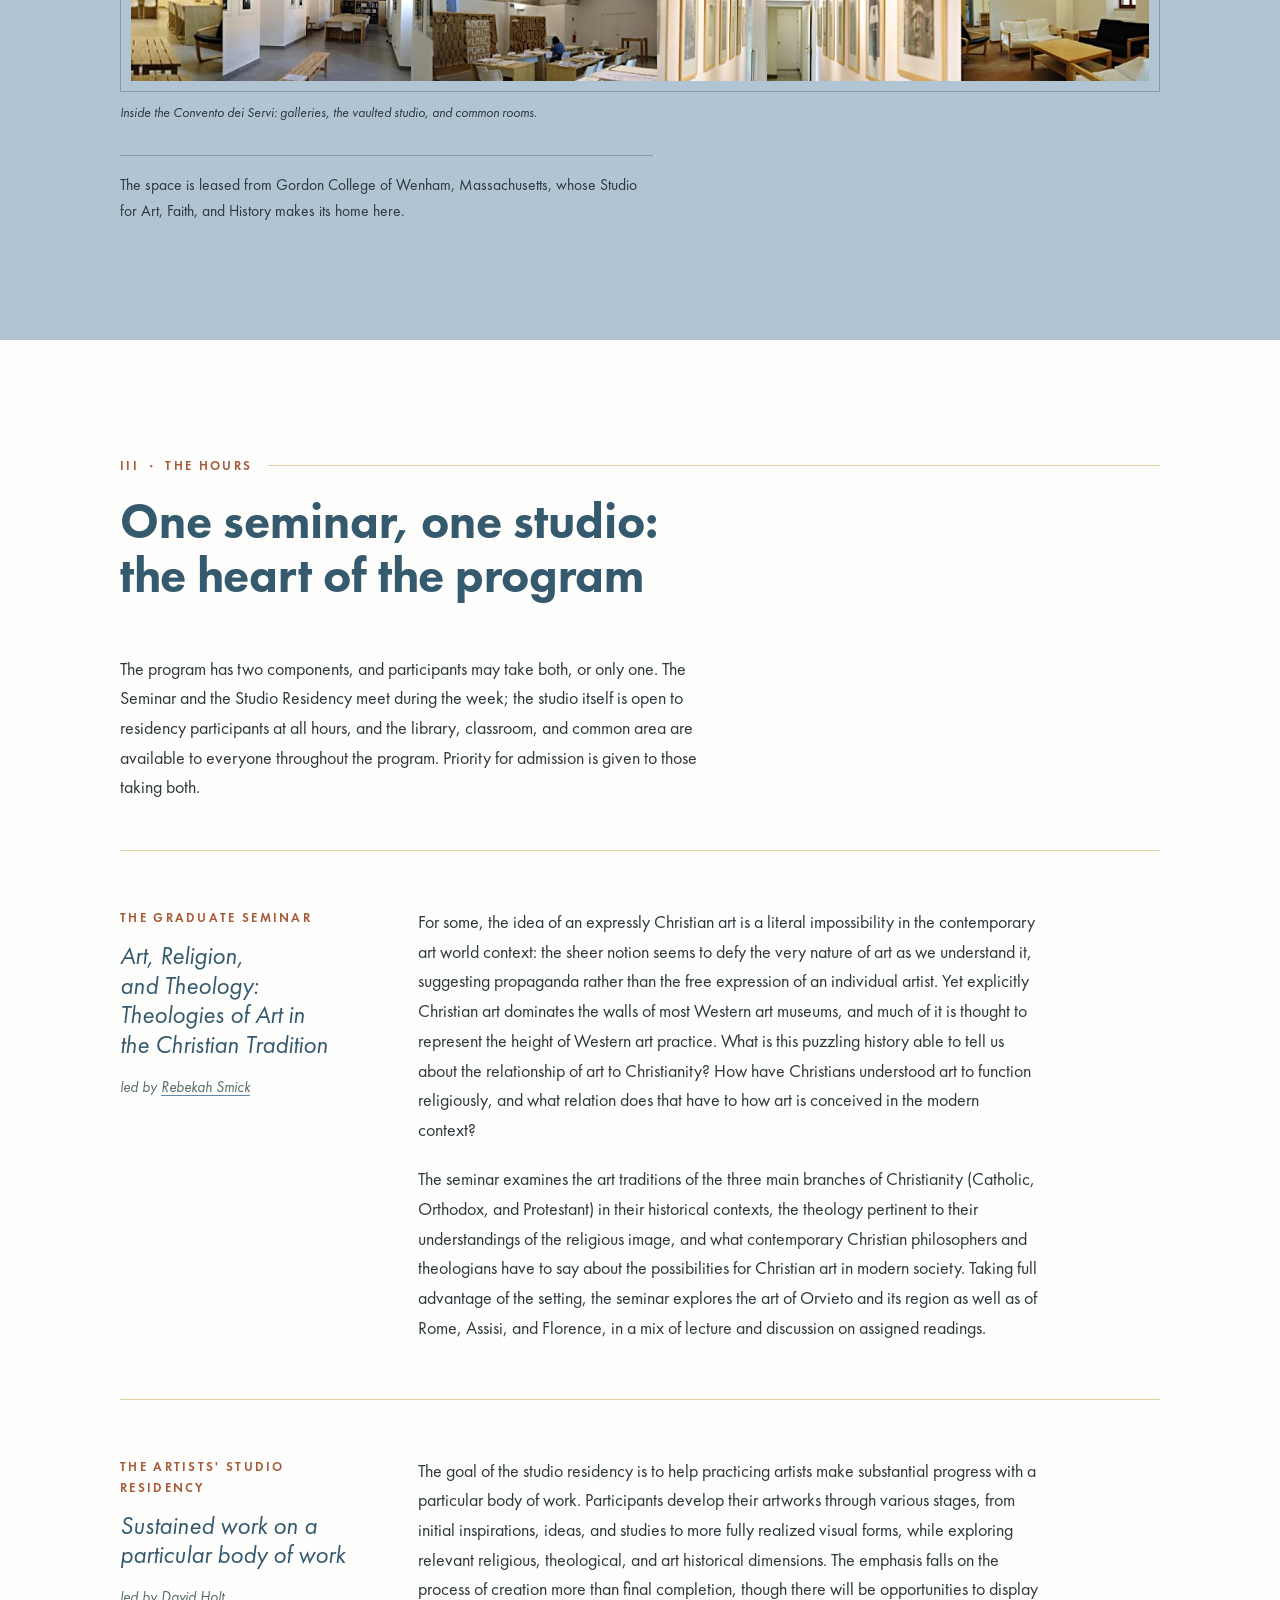
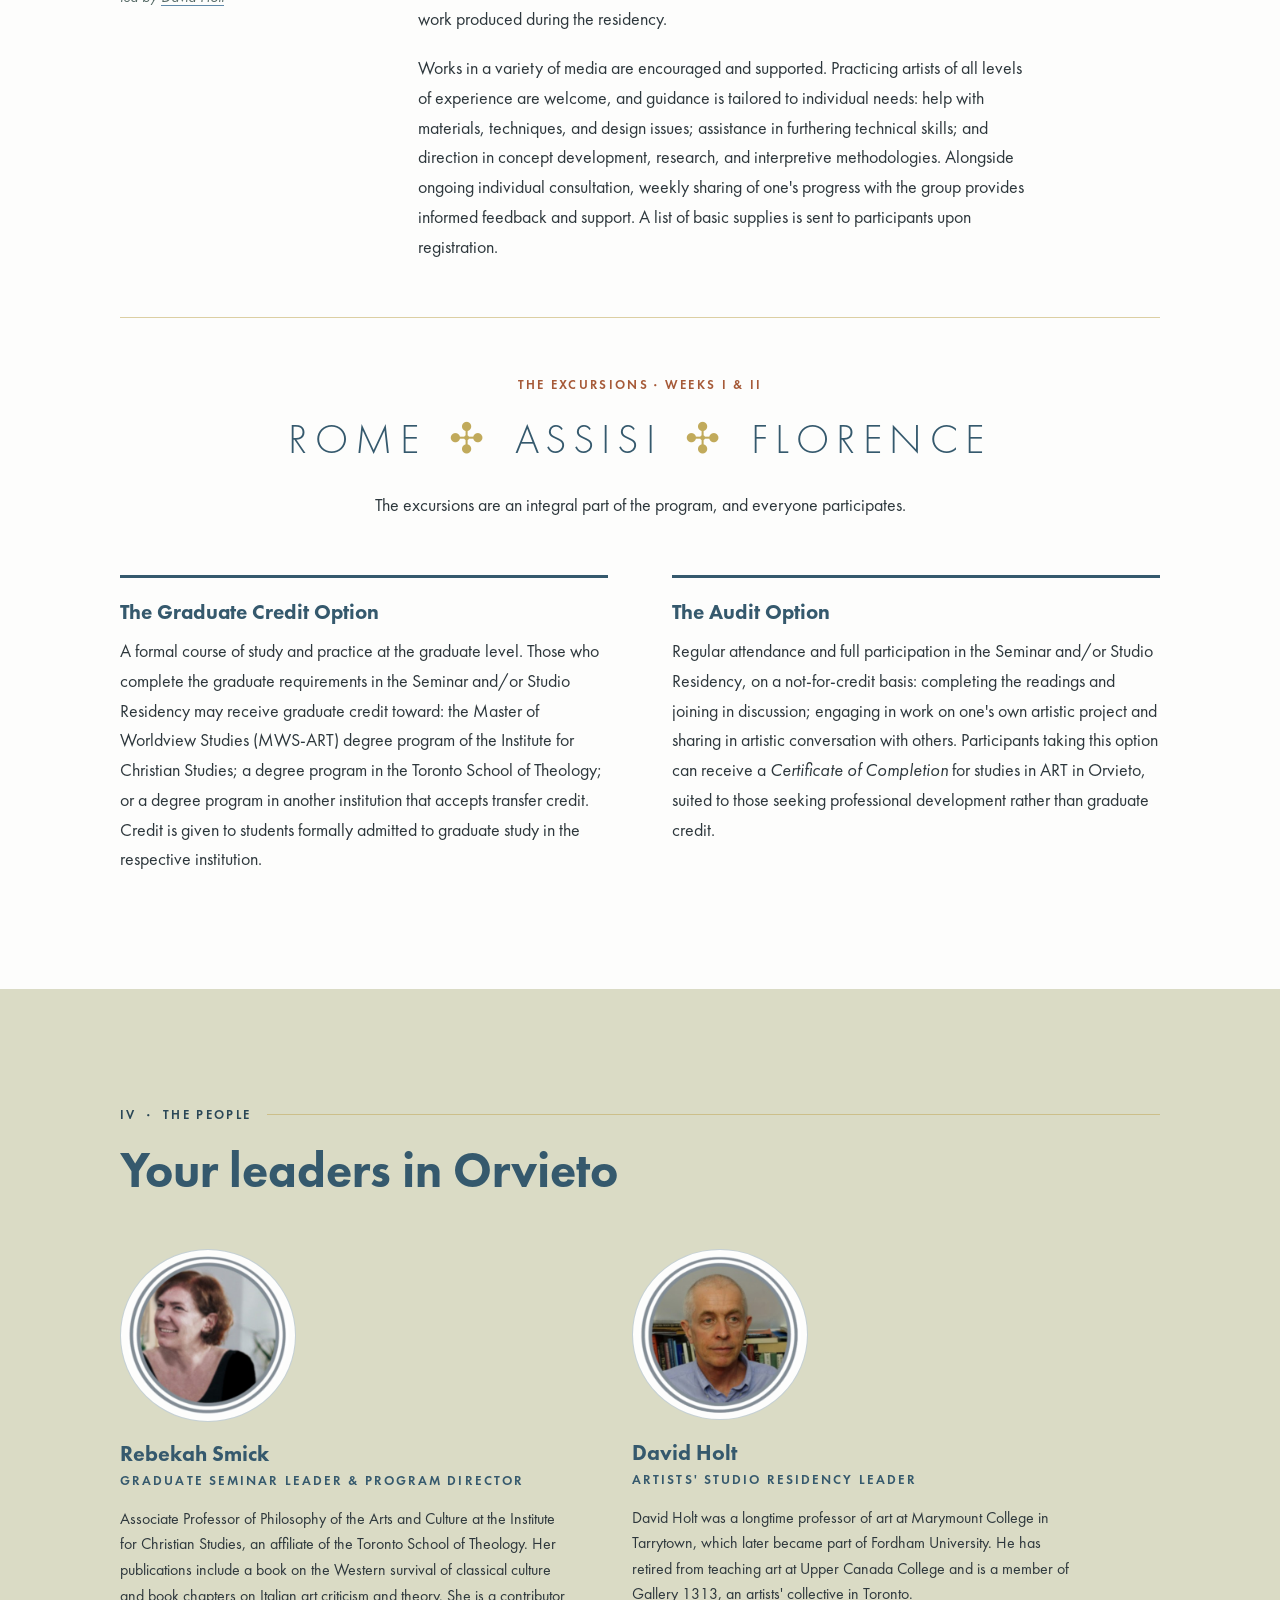
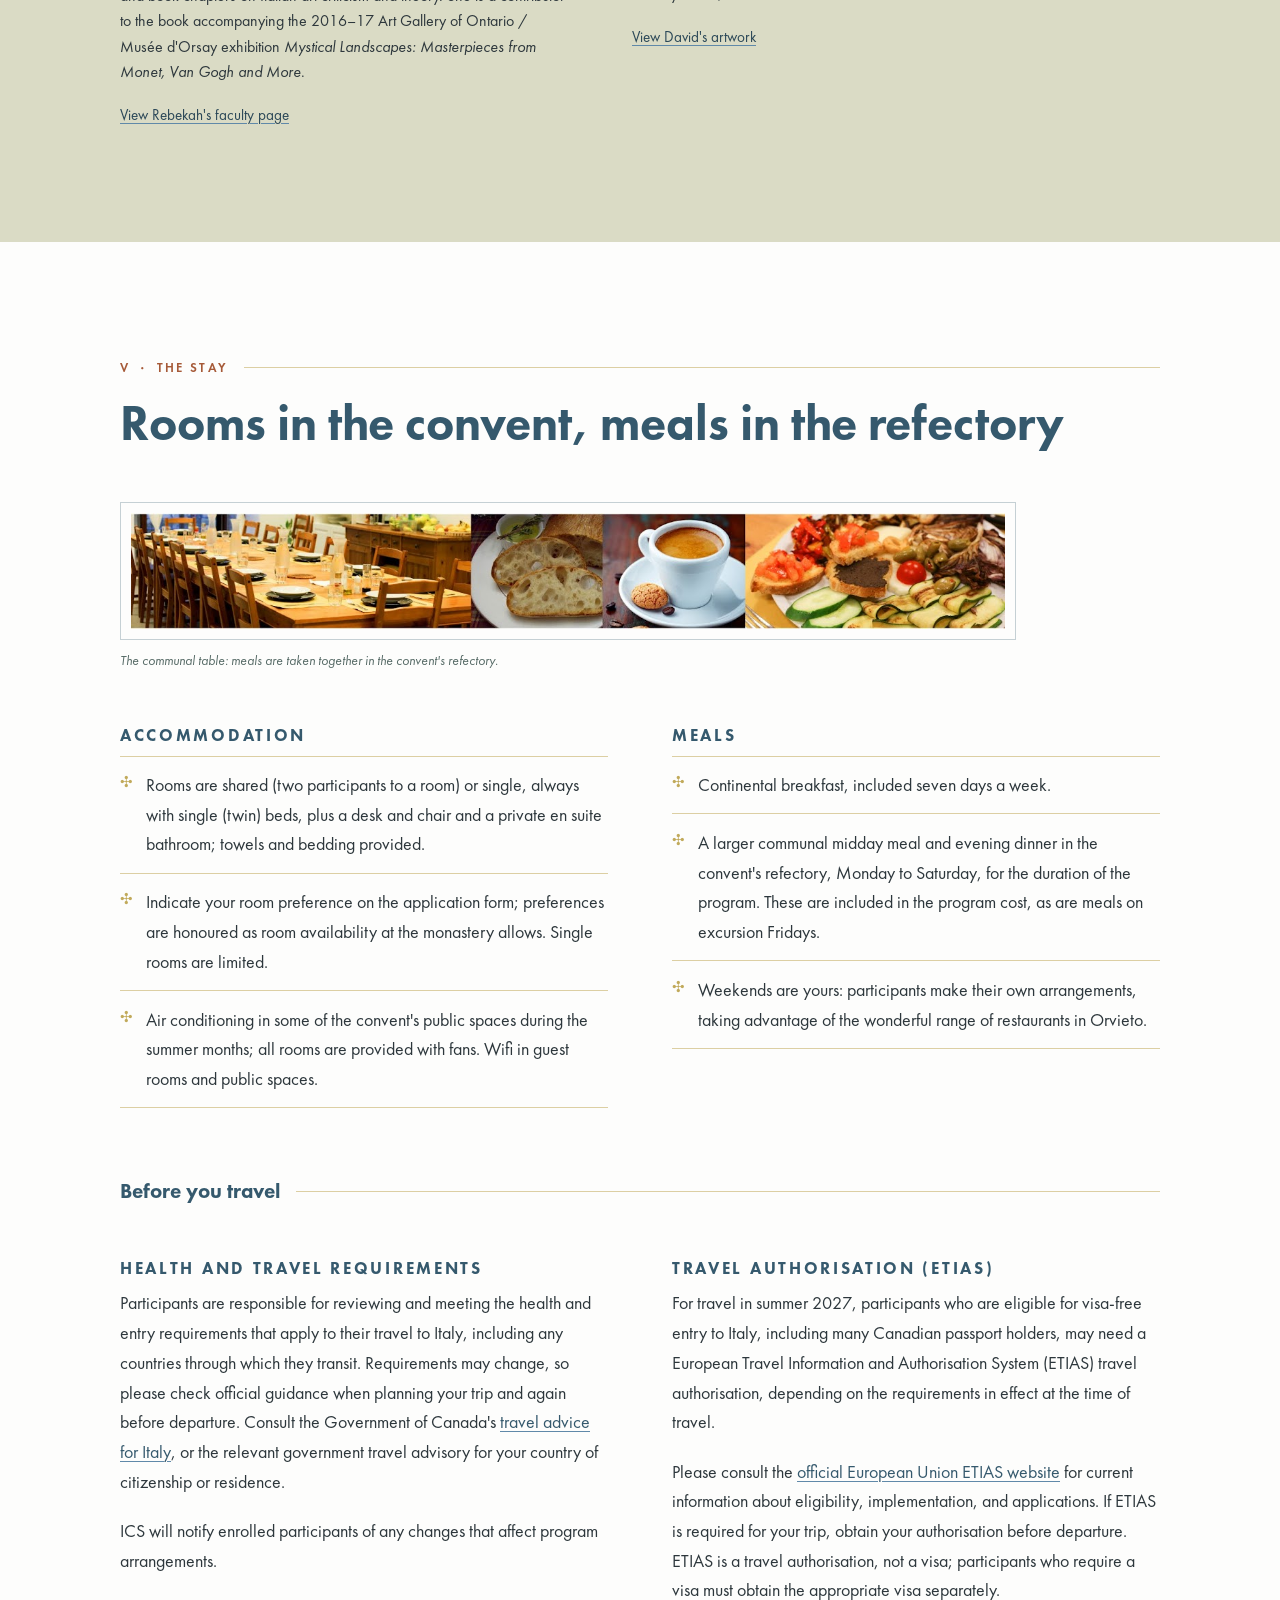
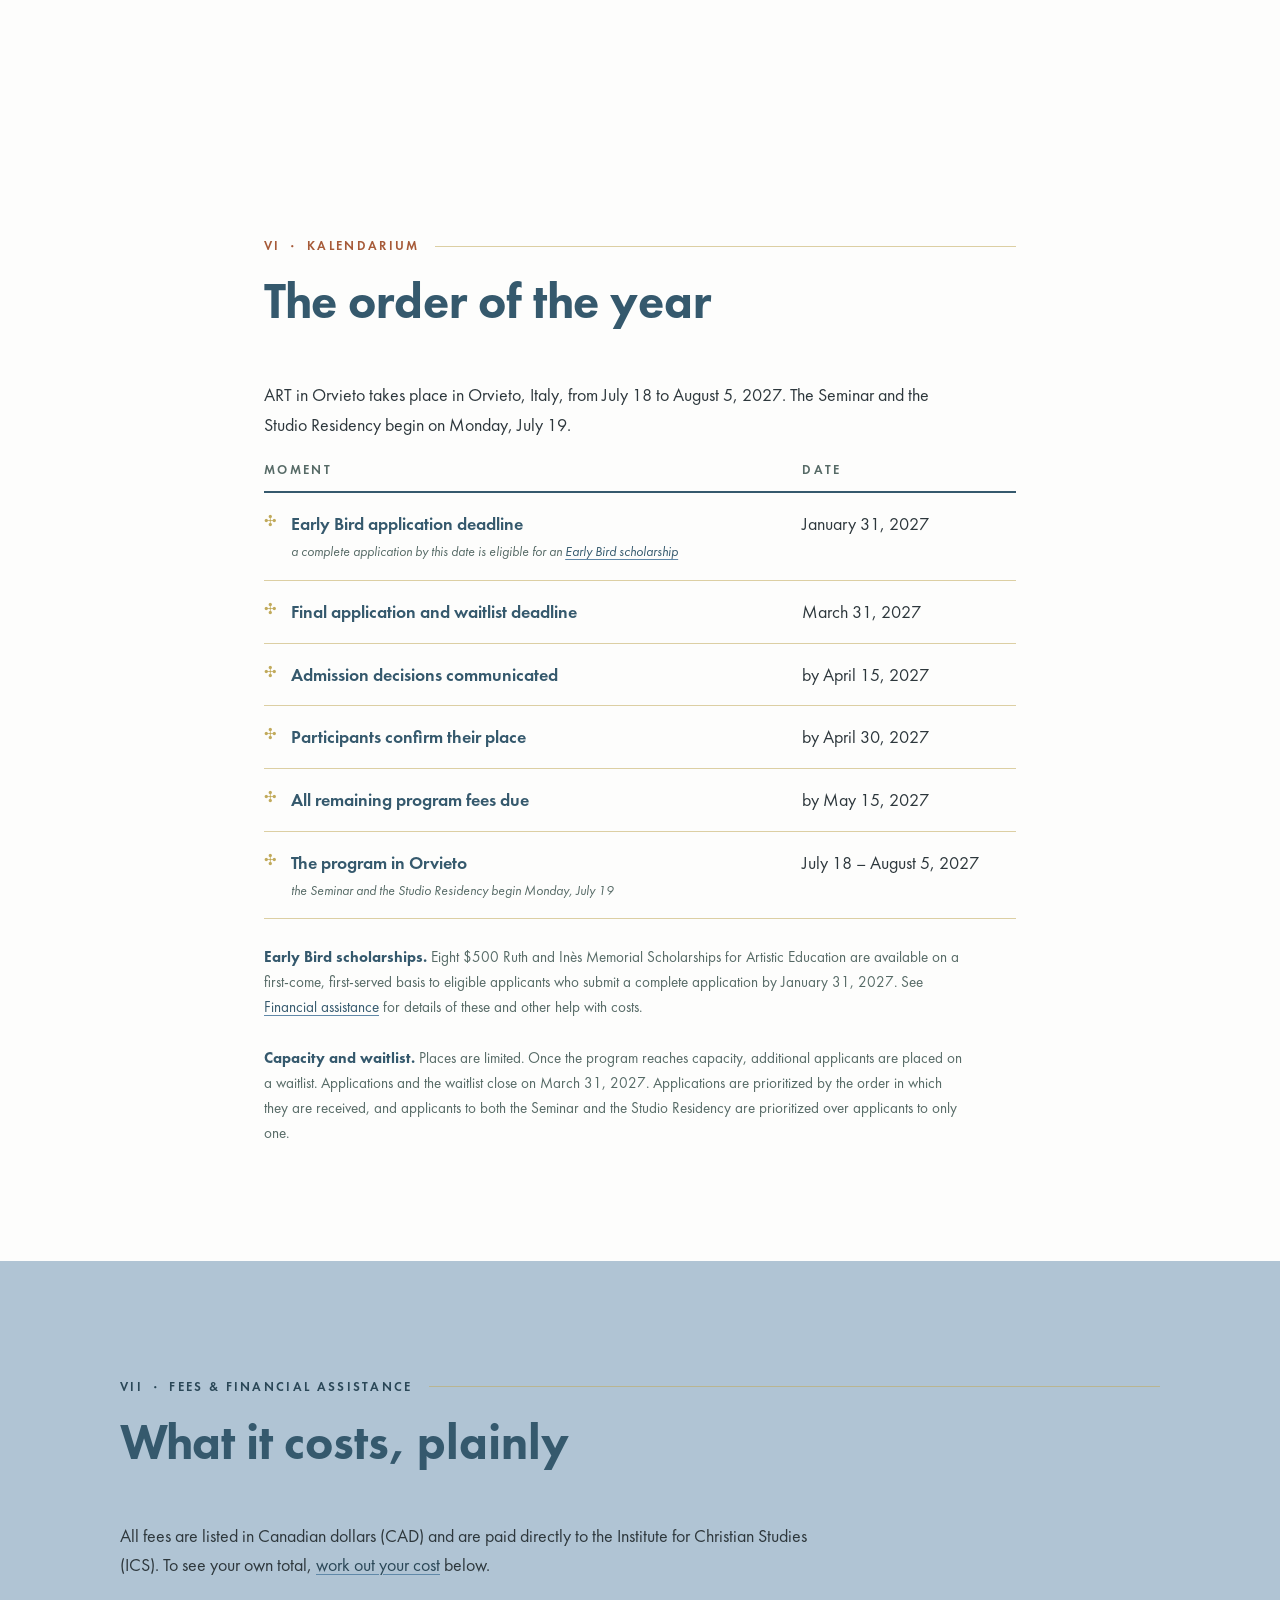
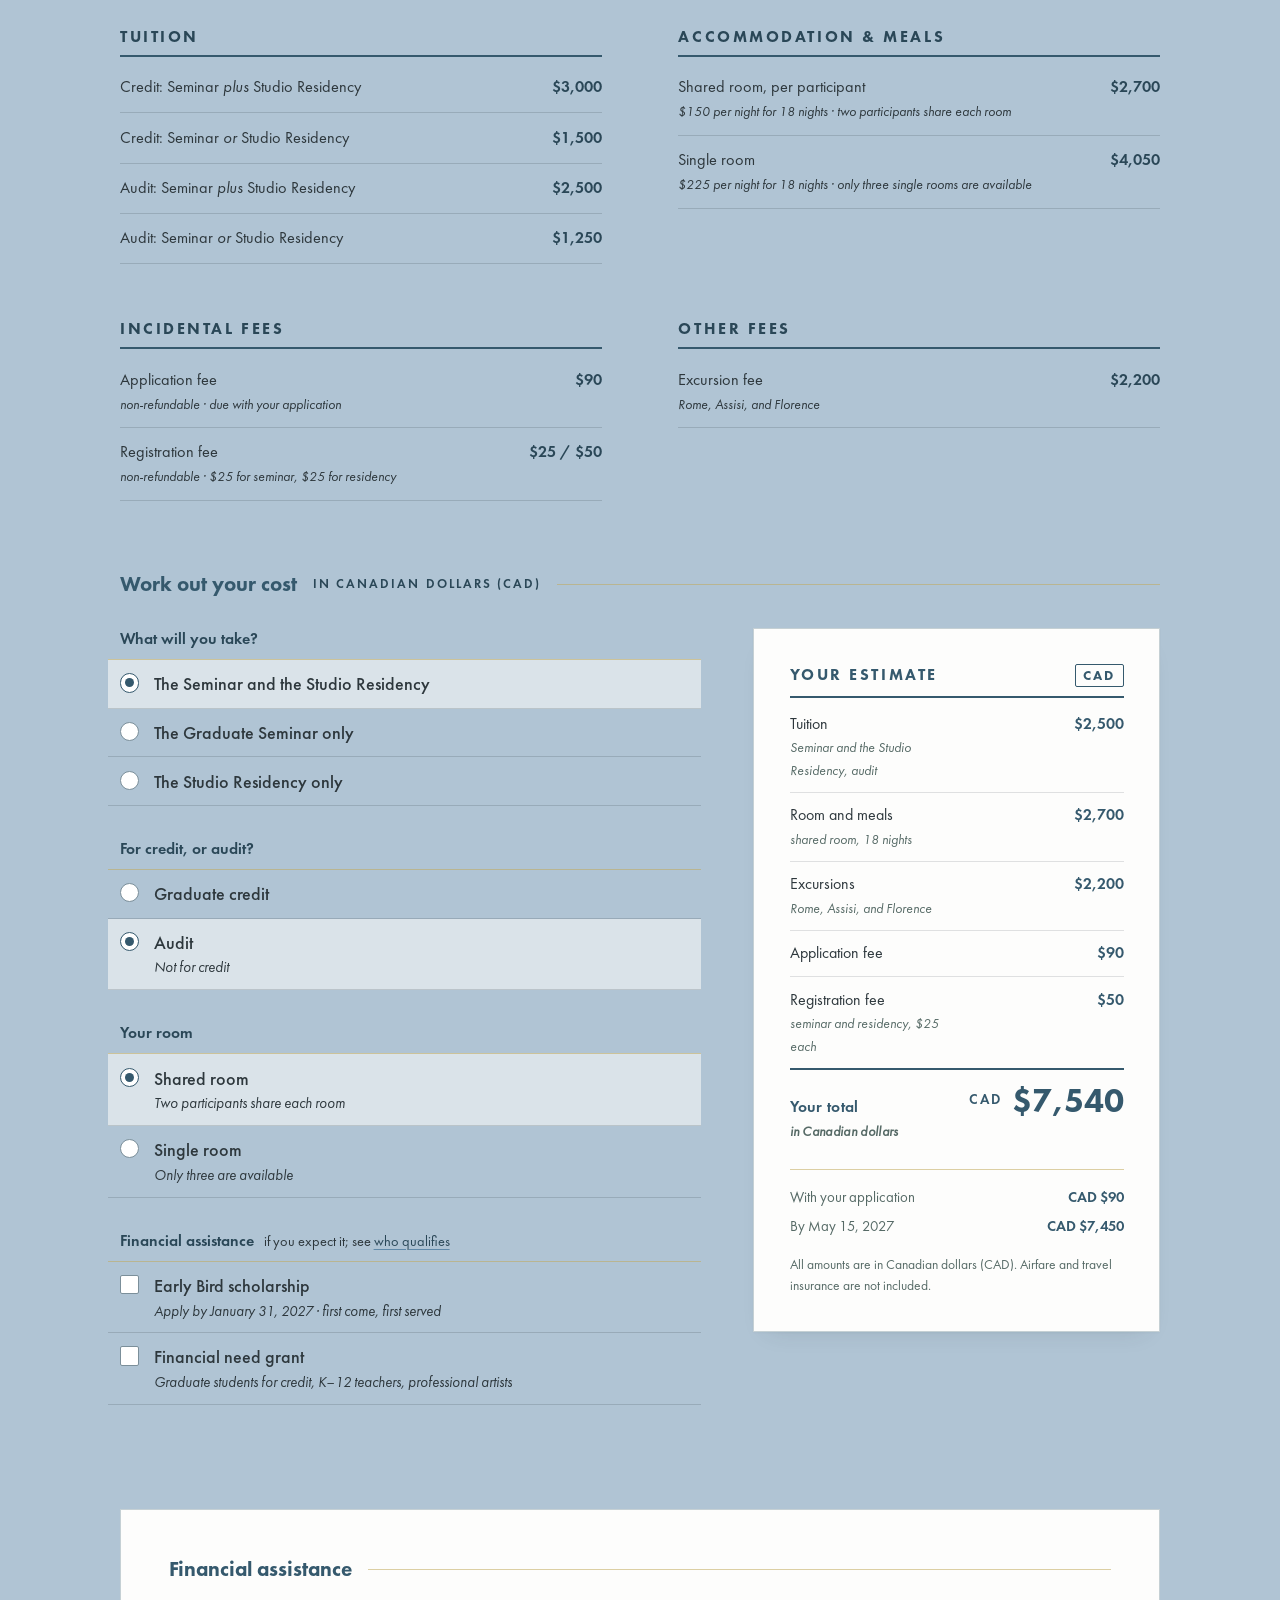
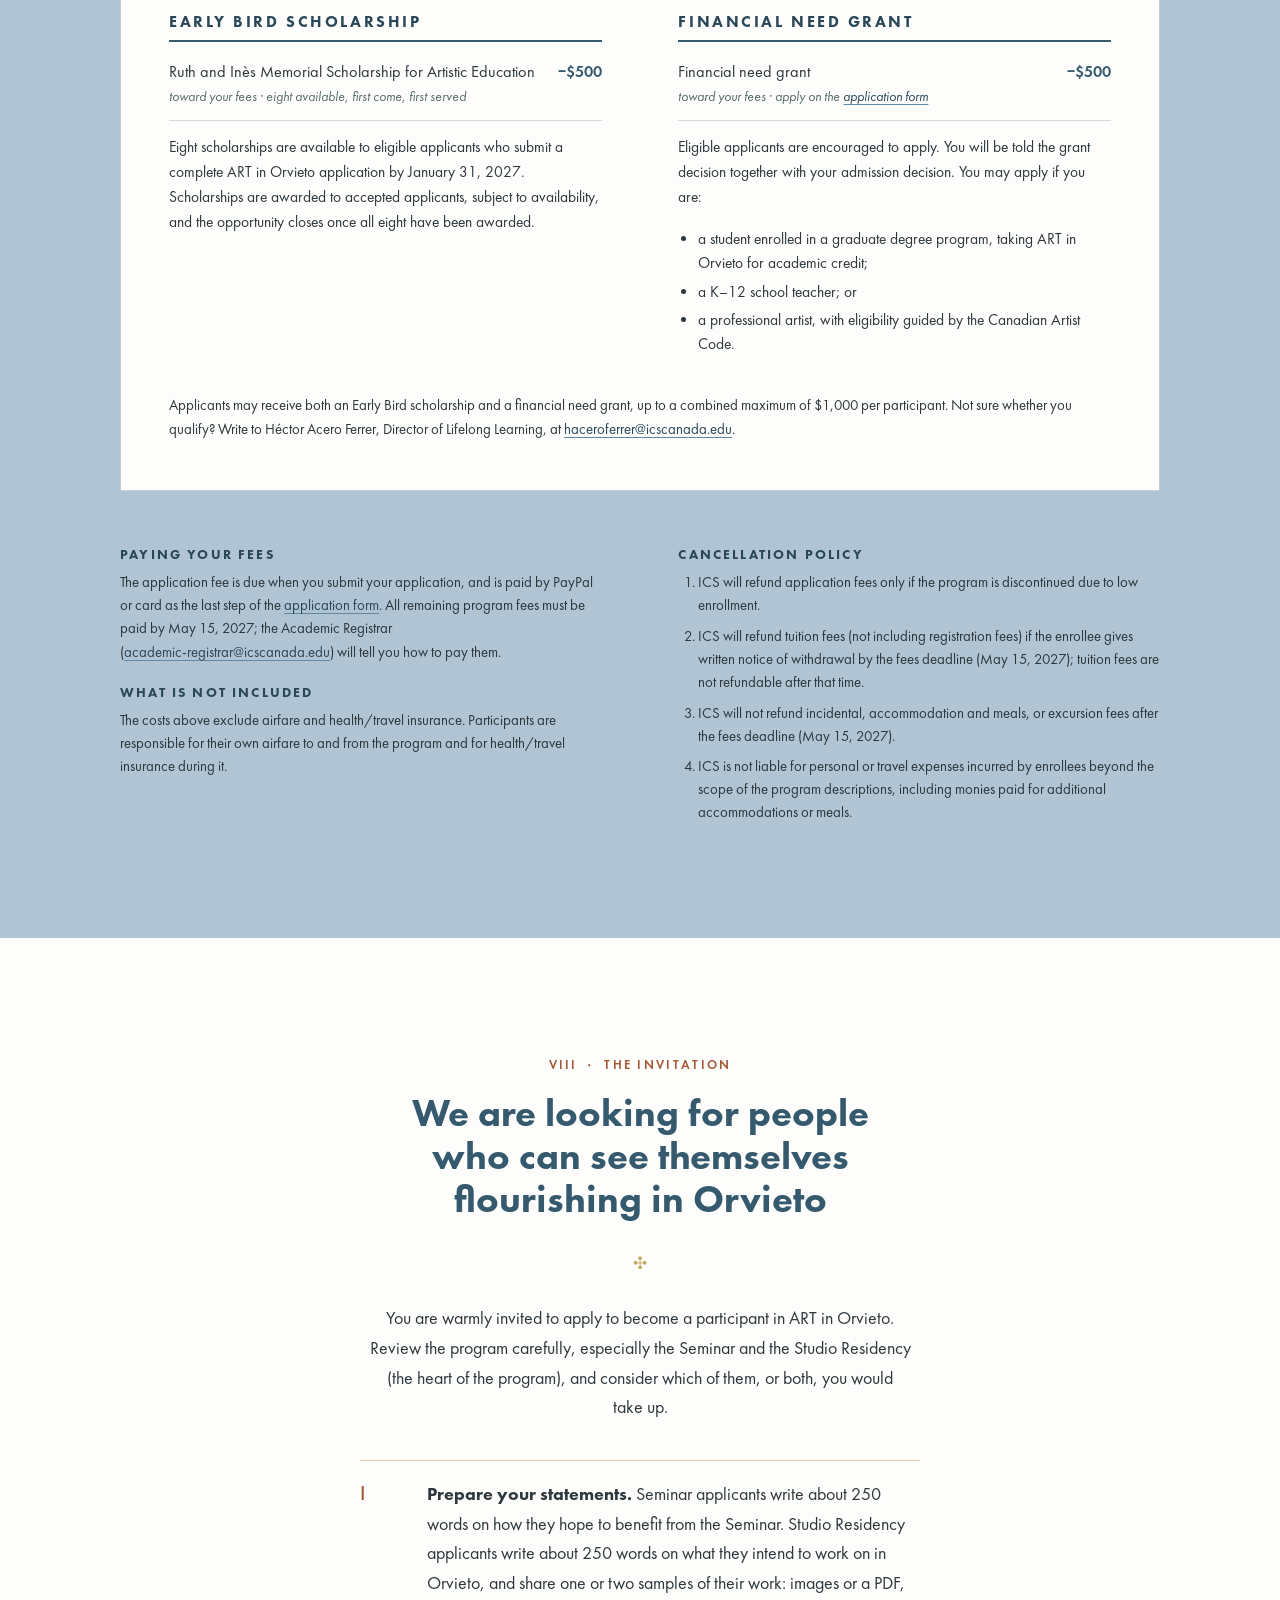
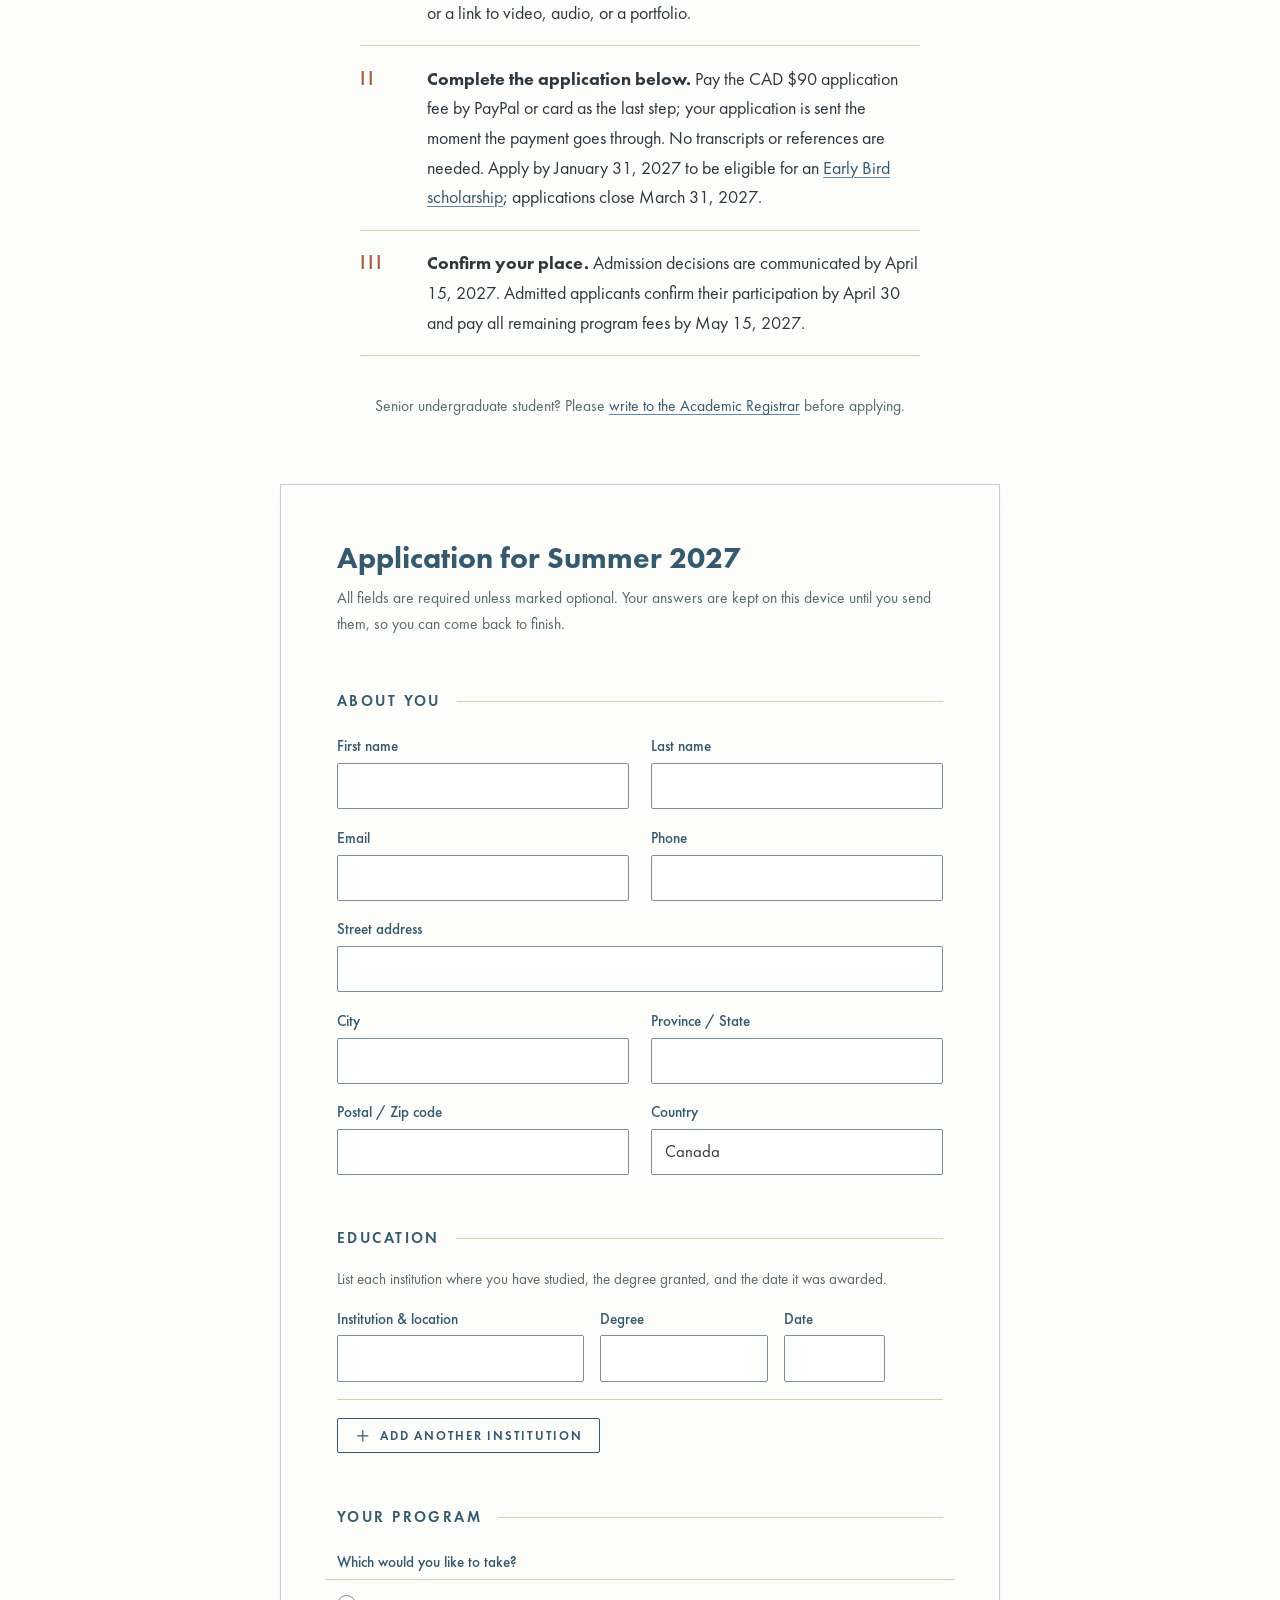
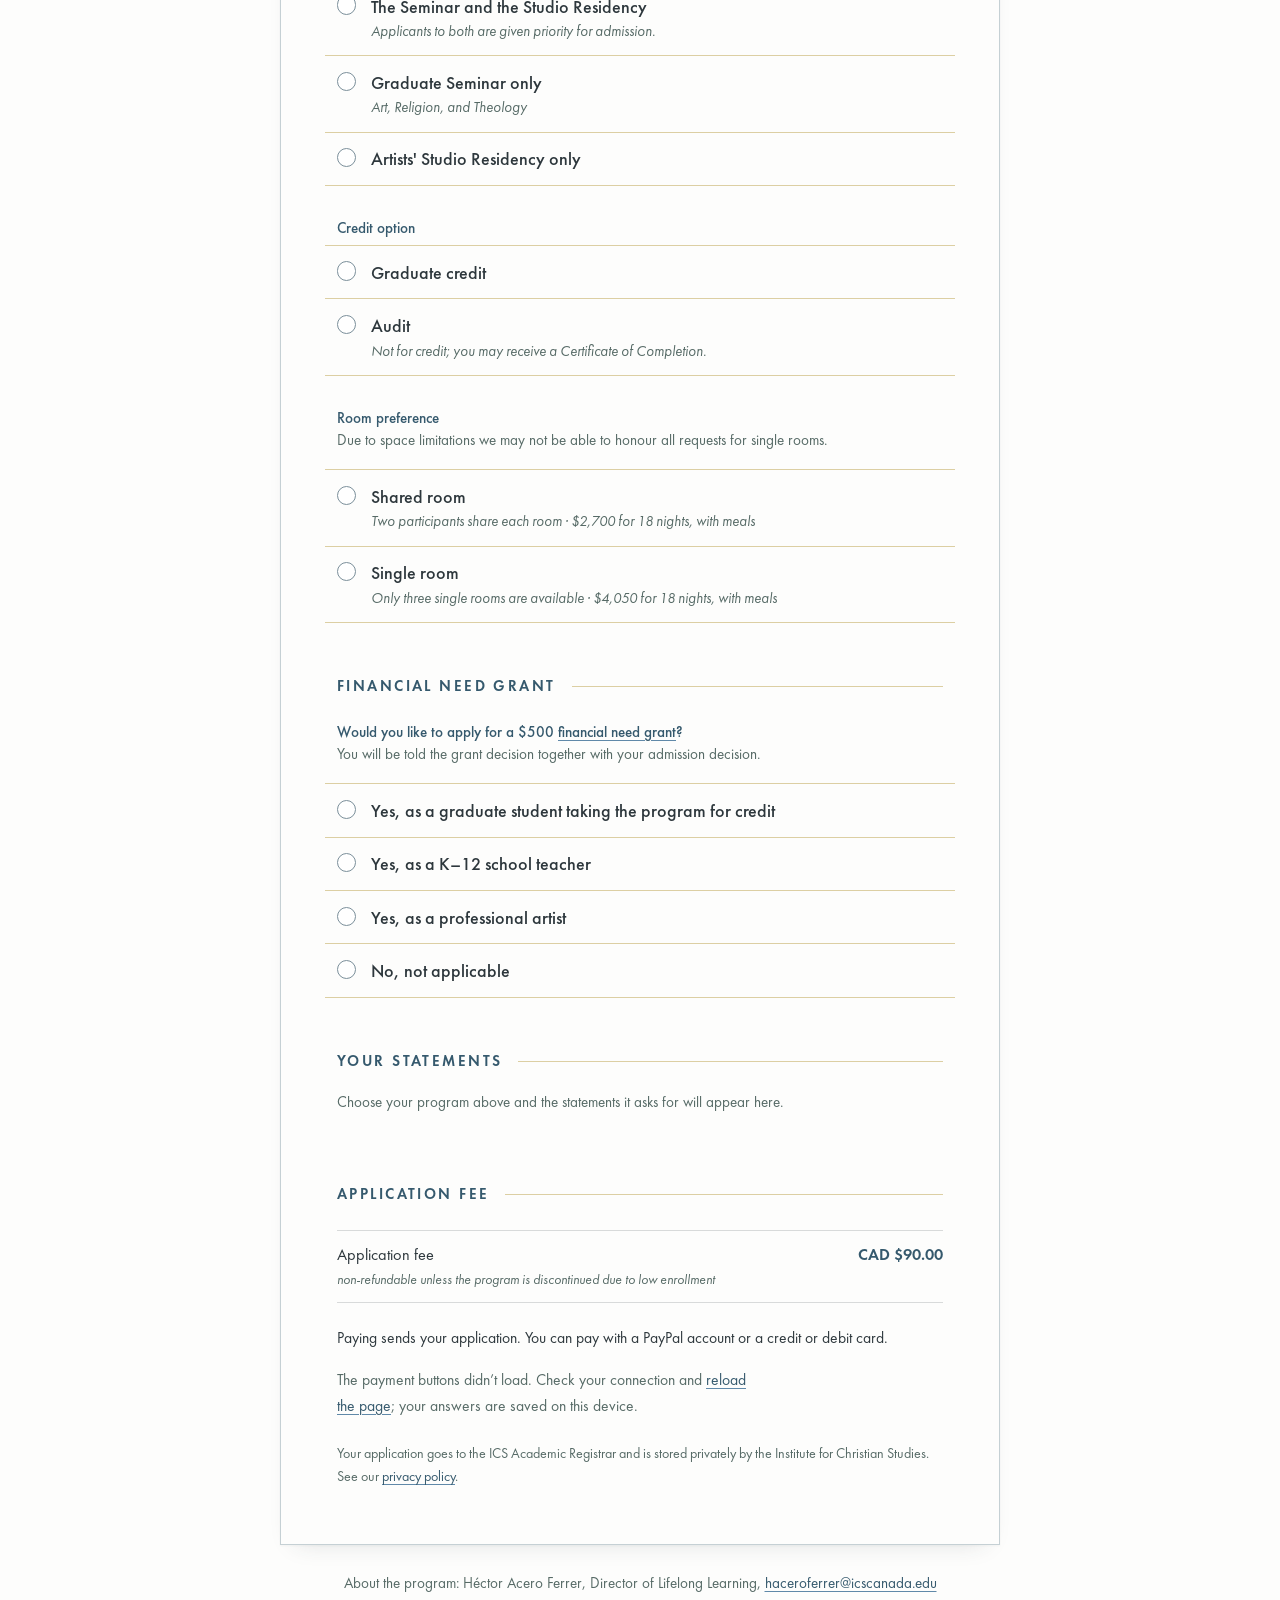
==== commit 0c6306a4: "Reword the film caption and the registration fee Co-Authored-By: Claude Opus 5.5 <noreply@anthropic." ====
--- a/index.html
+++ b/index.html
@@ -76,7 +76,7 @@
          otherwise the film plays here (youtube-nocookie, loaded only on click). -->
     <figure class="plate film reveal plate-below">
       <div class="plate-frame">
-        <a class="film-poster" href="https://www.youtube.com/watch?v=c9cxcmQOyDE" data-video="c9cxcmQOyDE" aria-label="Play “Orvieto”, a 3 minute 20 second film by a past participant">
+        <a class="film-poster" href="https://www.youtube.com/watch?v=c9cxcmQOyDE" data-video="c9cxcmQOyDE" aria-label="Play “Orvieto”, a 3 minute 20 second film made by a past participant as his culminating project">
           <img src="assets/orvieto-film.jpg" alt="" width="1280" height="534" loading="lazy">
           <span class="film-play" aria-hidden="true">
             <svg viewBox="0 0 64 64"><circle cx="32" cy="32" r="30.5"/><path d="M26 20.5 45 32 26 43.5z"/></svg>
@@ -85,7 +85,7 @@
       </div>
       <figcaption class="film-caption">
         <span class="film-title"><cite>Orvieto</cite> <span class="film-length">3:20</span></span>
-        <span>A month in the town, filmed by a past ART in Orvieto participant. <a href="https://www.youtube.com/watch?v=c9cxcmQOyDE">Watch on YouTube</a></span>
+        <span>A month in the town, completed as his ART in Orvieto culminating project. <a href="https://www.youtube.com/watch?v=c9cxcmQOyDE">Watch on YouTube</a></span>
       </figcaption>
     </figure>
   </div>
@@ -319,7 +319,7 @@
         <h3>Incidental Fees</h3>
         <table class="fee-table">
           <tr><td>Application fee <span class="fee-sub">non-refundable · due with your application</span></td><td>$90</td></tr>
-          <tr><td>Registration fee <span class="fee-sub">non-refundable · $25 per course, $50 for two courses</span></td><td>$25 / $50</td></tr>
+          <tr><td>Registration fee <span class="fee-sub">non-refundable · $25 for seminar, $25 for residency</span></td><td>$25 / $50</td></tr>
         </table>
       </div>
       <div class="fee-group">
@@ -370,7 +370,7 @@
               <tr><th scope="row">Room and meals <span class="slip-sub" data-out="room-label">shared room, 18 nights</span></th><td data-out="room">$2,700</td></tr>
               <tr><th scope="row">Excursions <span class="slip-sub">Rome, Assisi, and Florence</span></th><td data-out="excursion">$2,200</td></tr>
               <tr><th scope="row">Application fee</th><td data-out="application">$90</td></tr>
-              <tr><th scope="row">Registration fee <span class="slip-sub" data-out="registration-label">two courses</span></th><td data-out="registration">$50</td></tr>
+              <tr><th scope="row">Registration fee <span class="slip-sub" data-out="registration-label">seminar and residency, $25 each</span></th><td data-out="registration">$50</td></tr>
             </tbody>
             <tbody class="slip-aid" data-out="aid-rows" hidden></tbody>
             <tfoot>
@@ -677,7 +677,7 @@
       out('room').textContent = cad(roomFee);
       out('excursion').textContent = cad(+d.excursion);
       out('application').textContent = cad(+d.application);
-      out('registration-label').textContent = courses === 2 ? 'two courses' : 'one course';
+      out('registration-label').textContent = { both: 'seminar and residency, $25 each', seminar: 'seminar', studio: 'residency' }[program.value];
       out('registration').textContent = cad(registration);
 
       var aidRows = out('aid-rows');
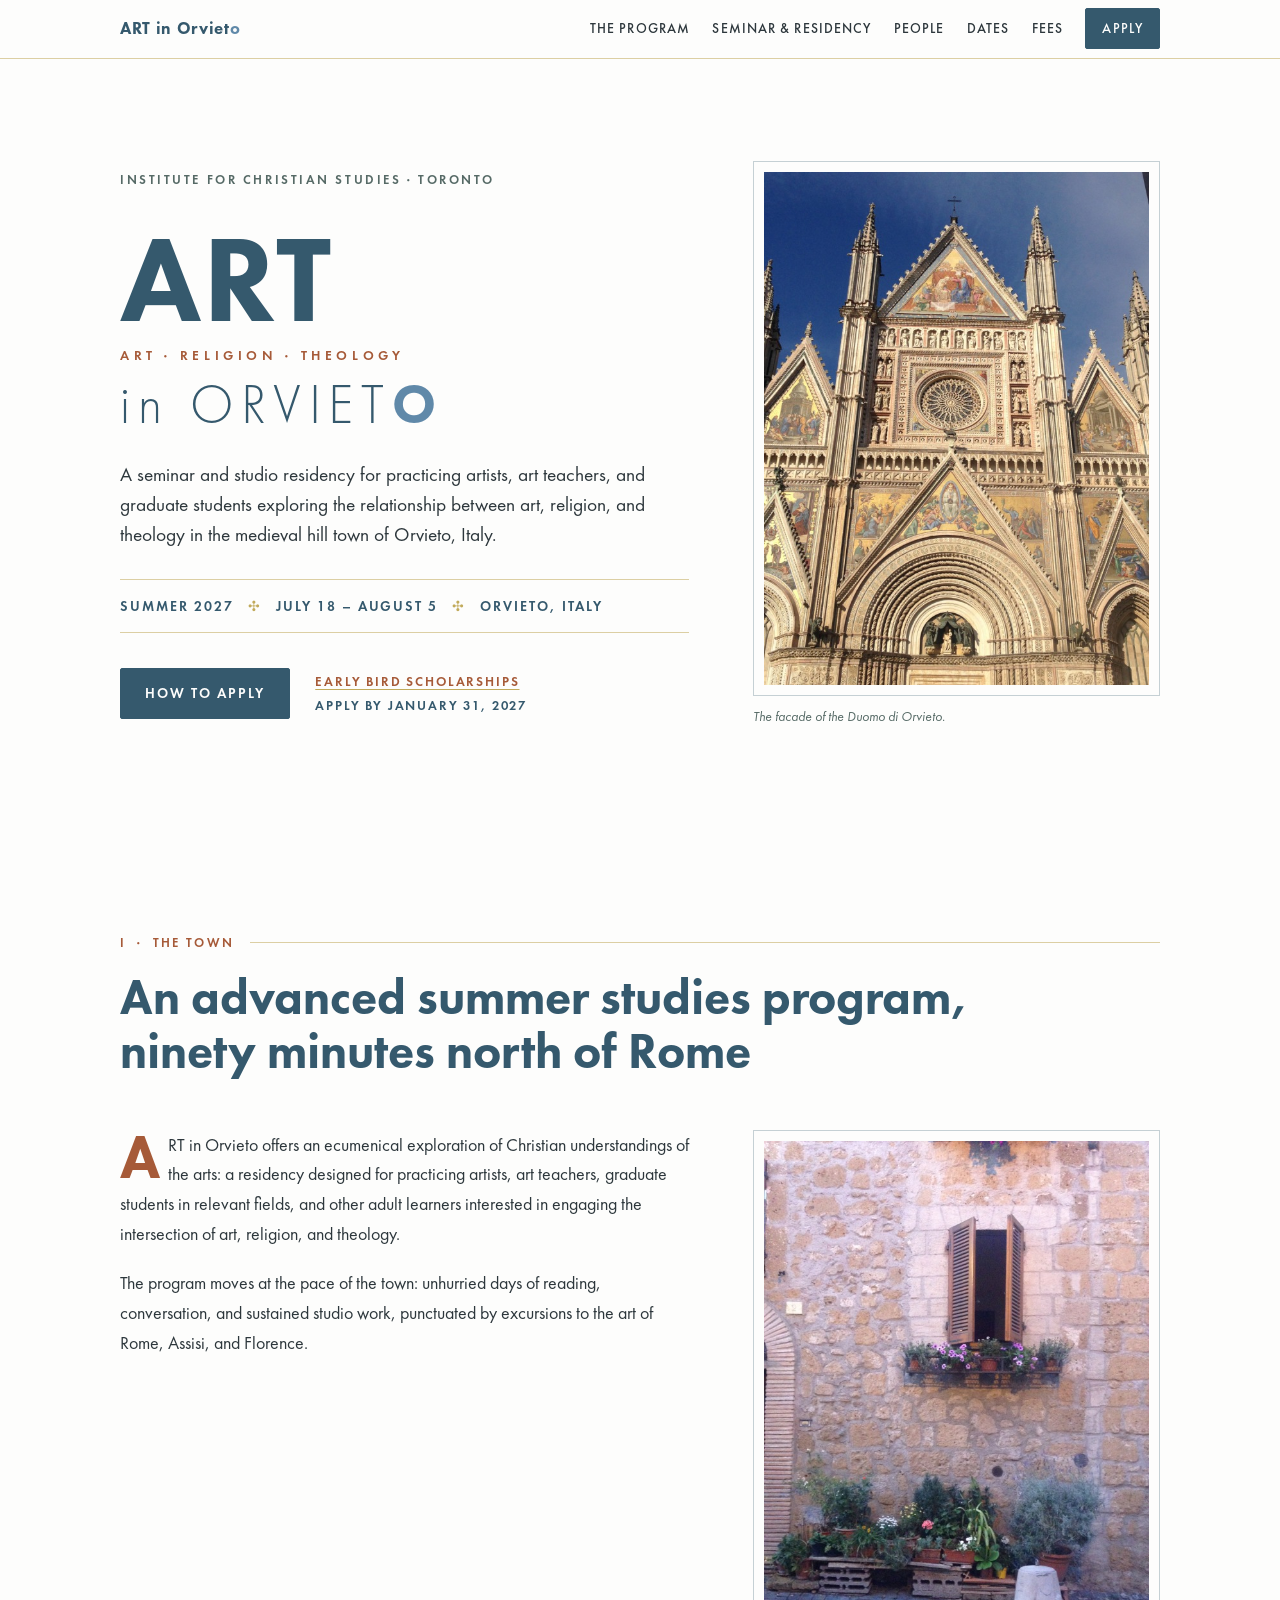
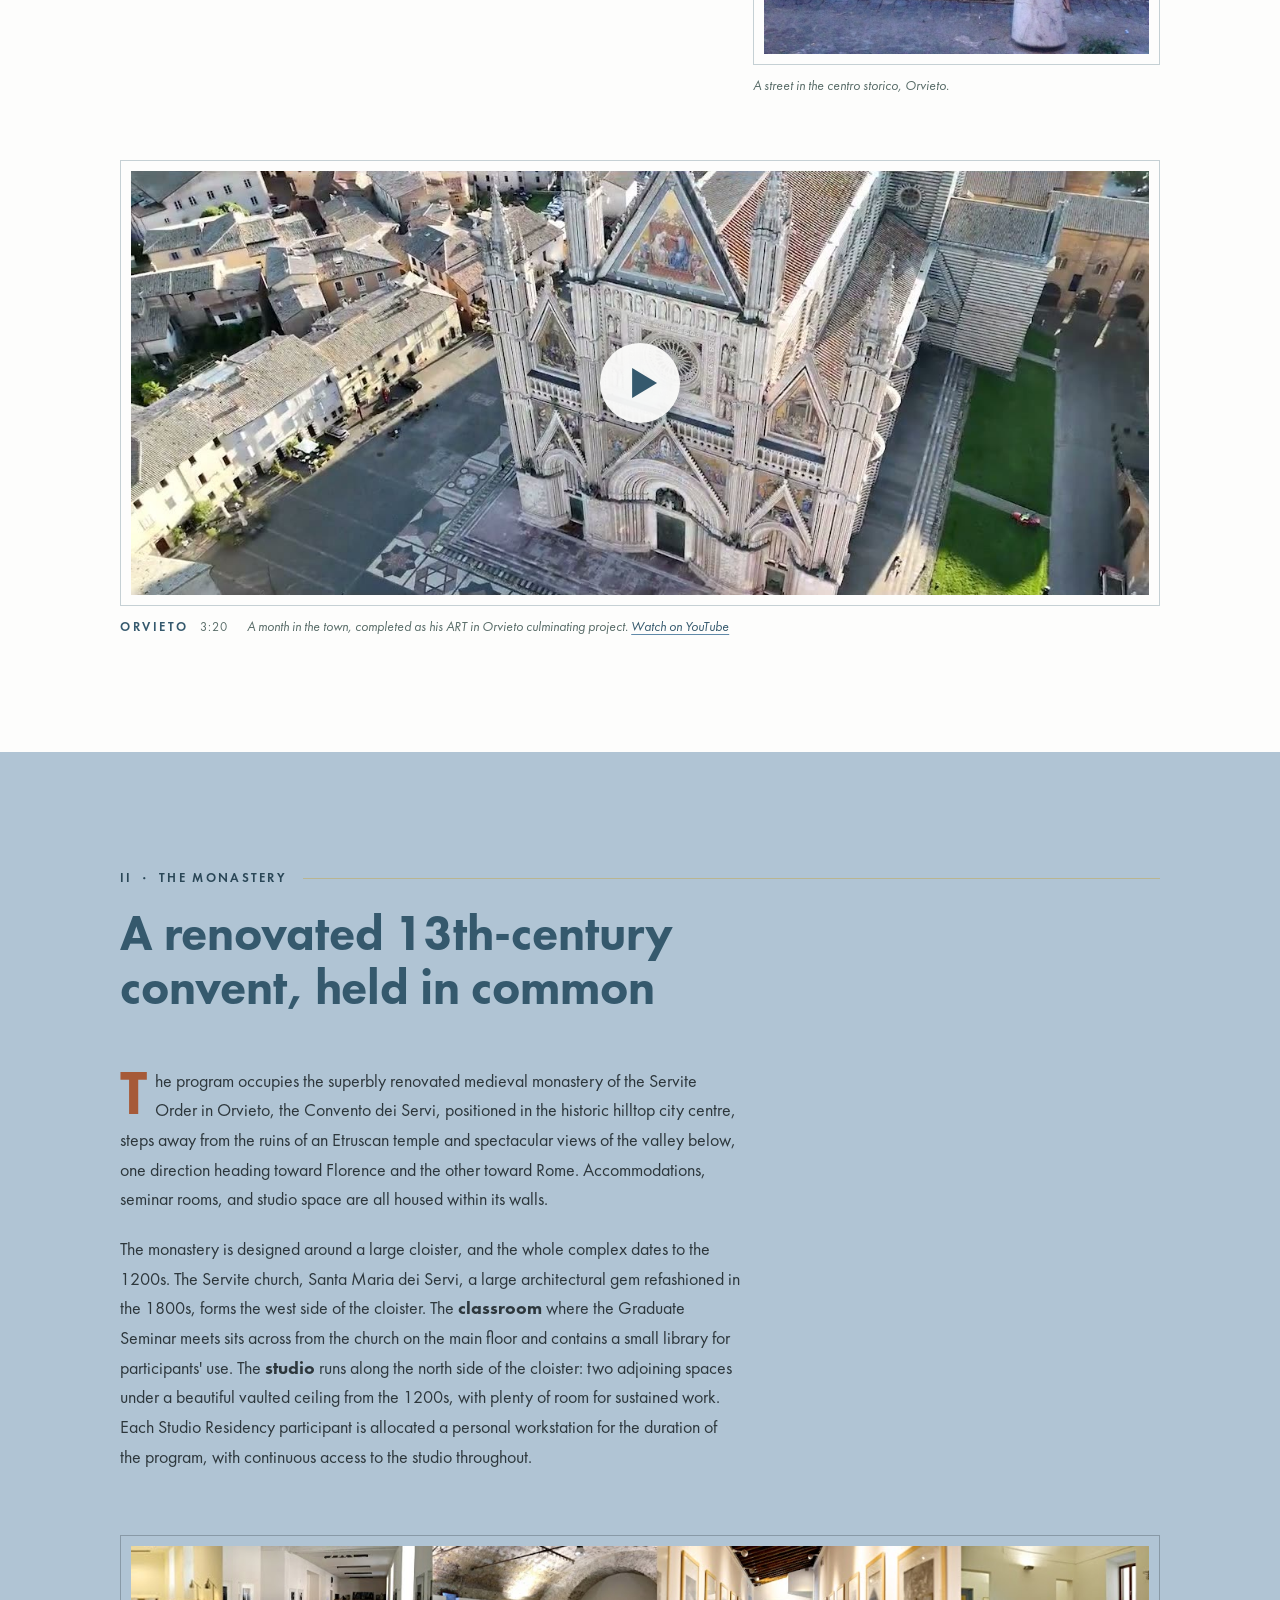
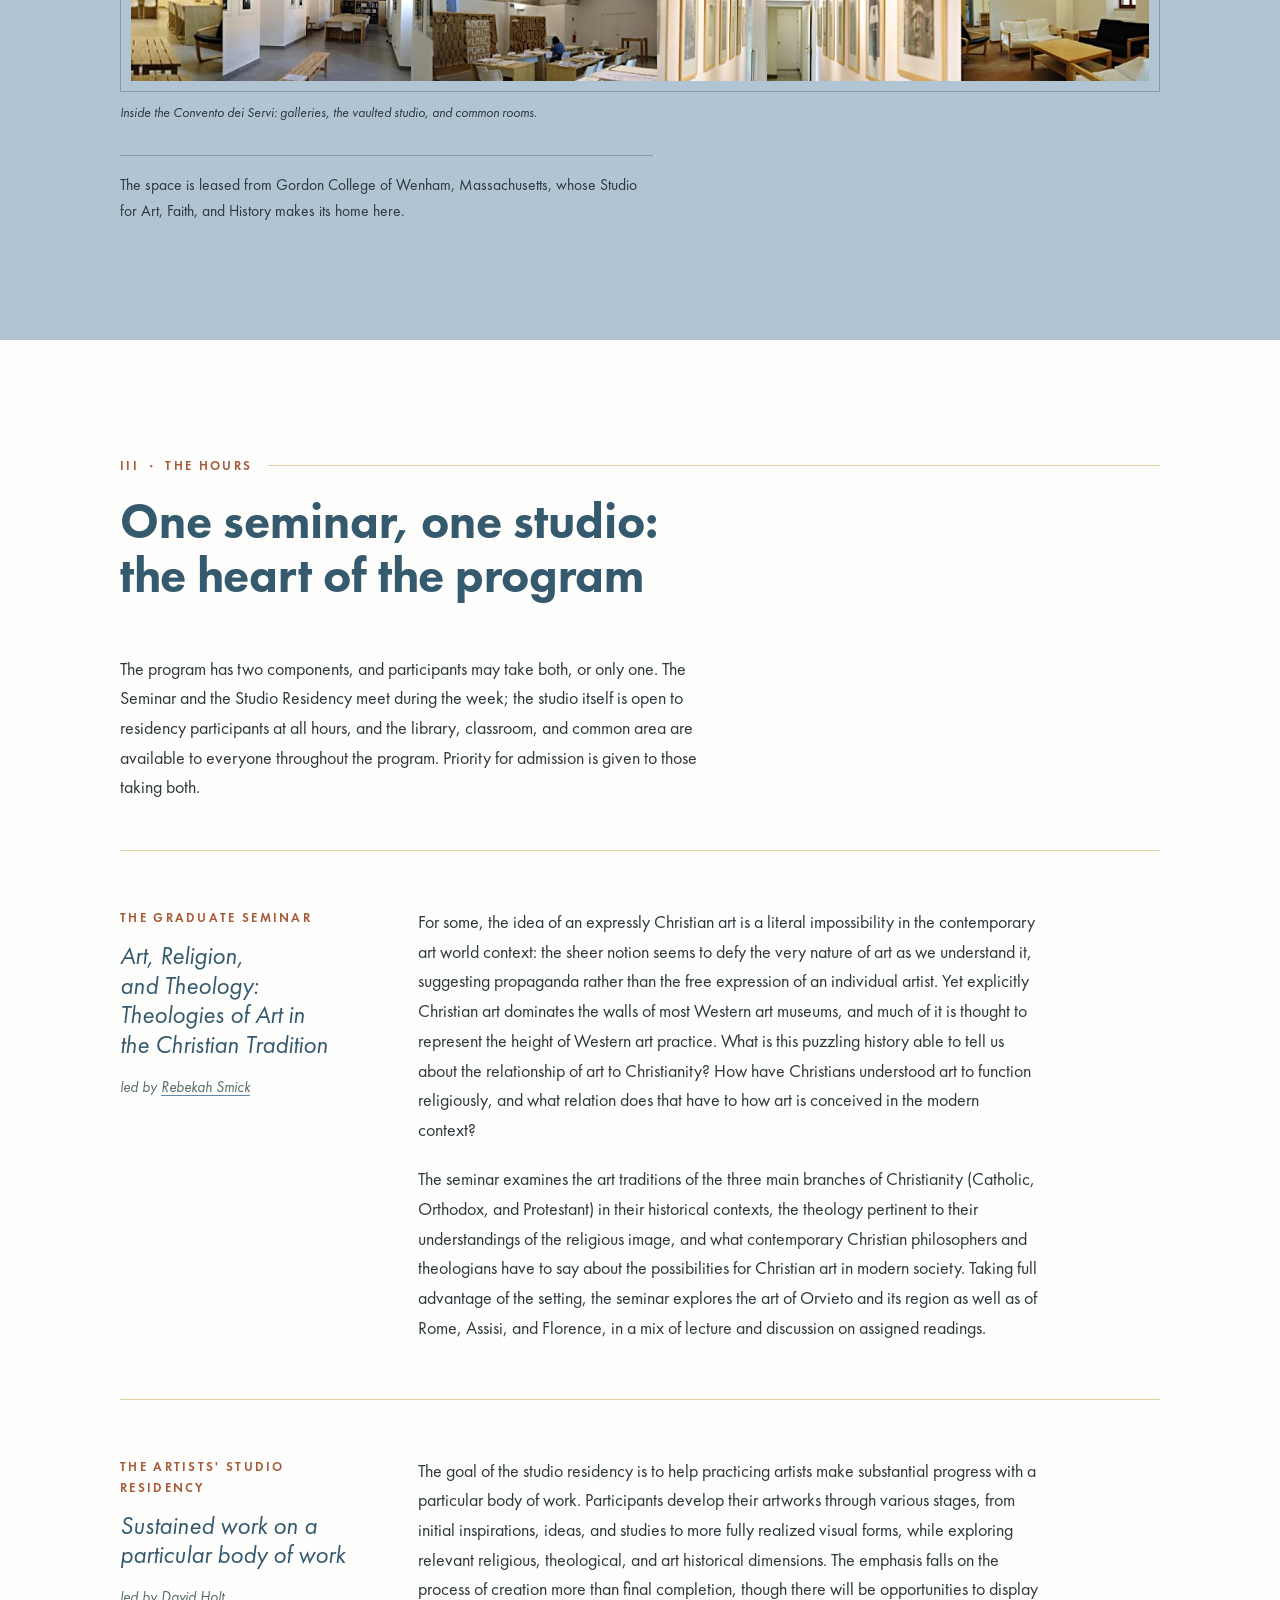
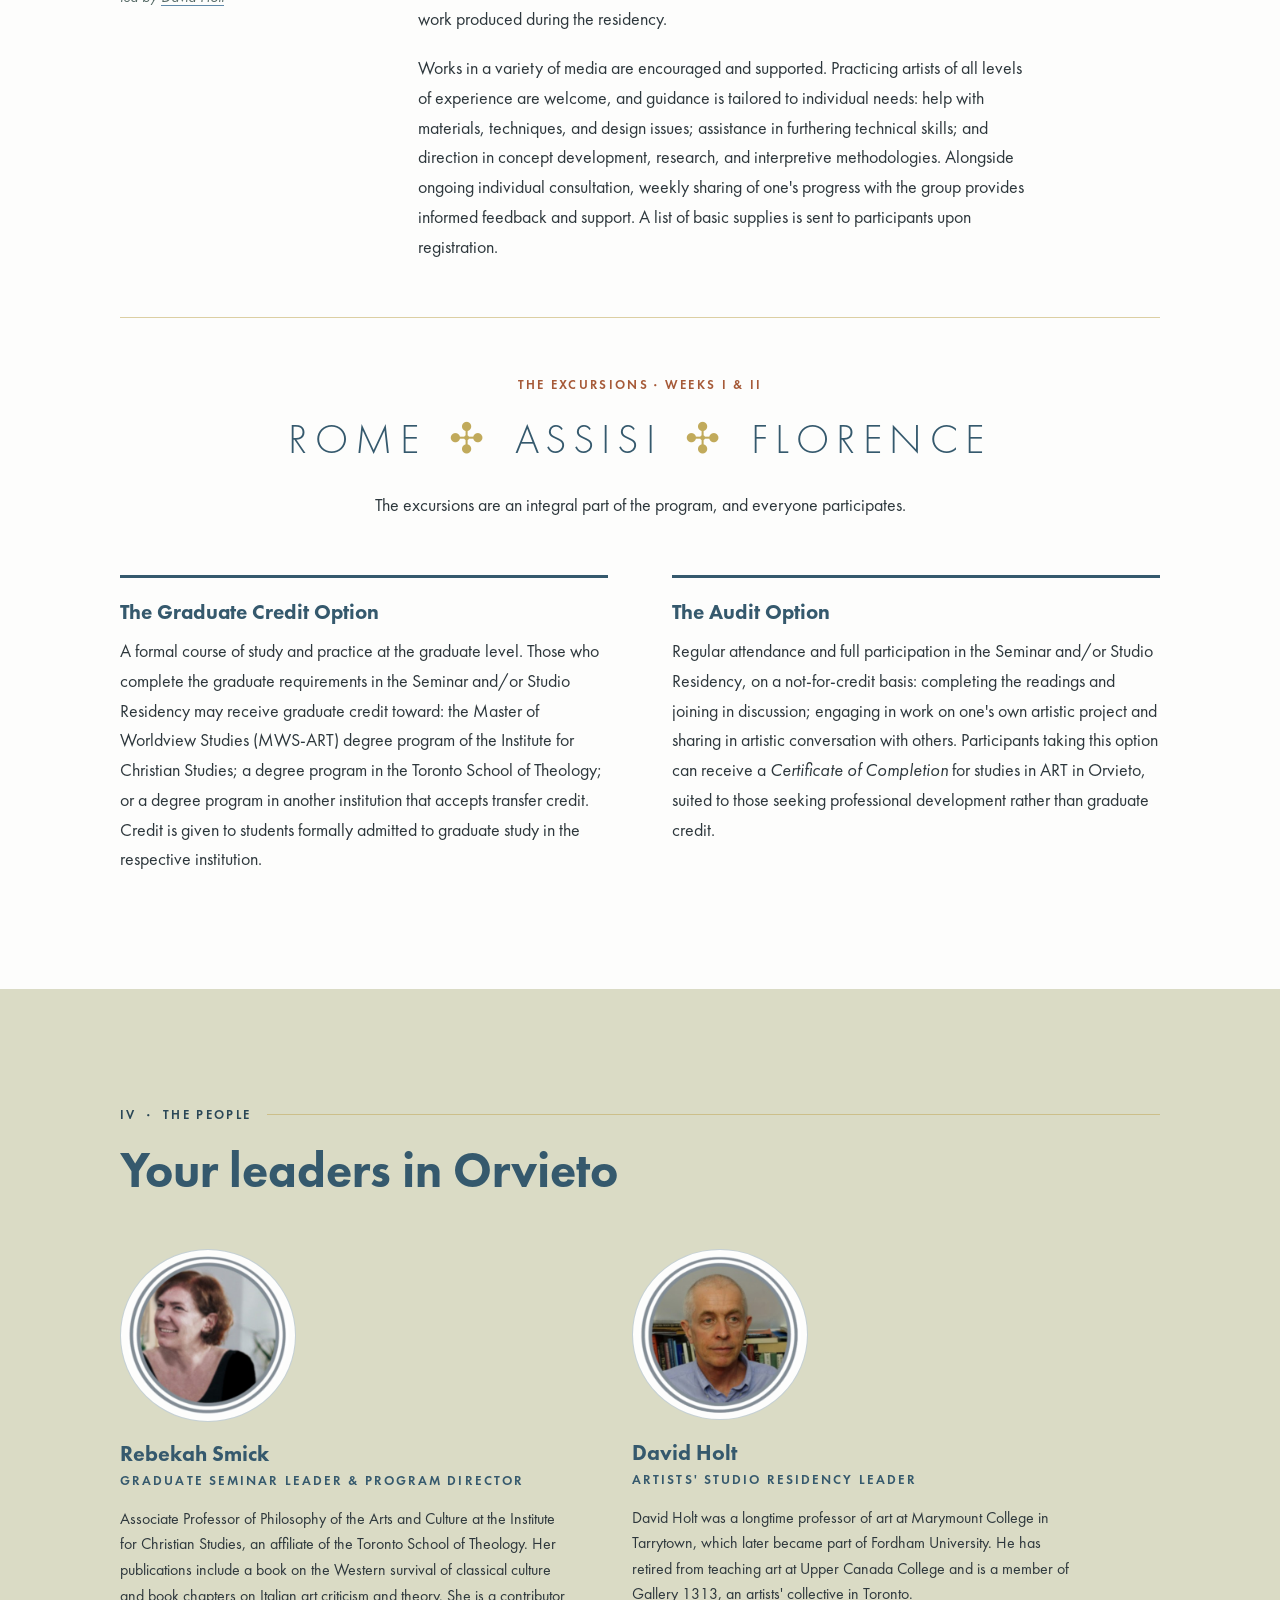
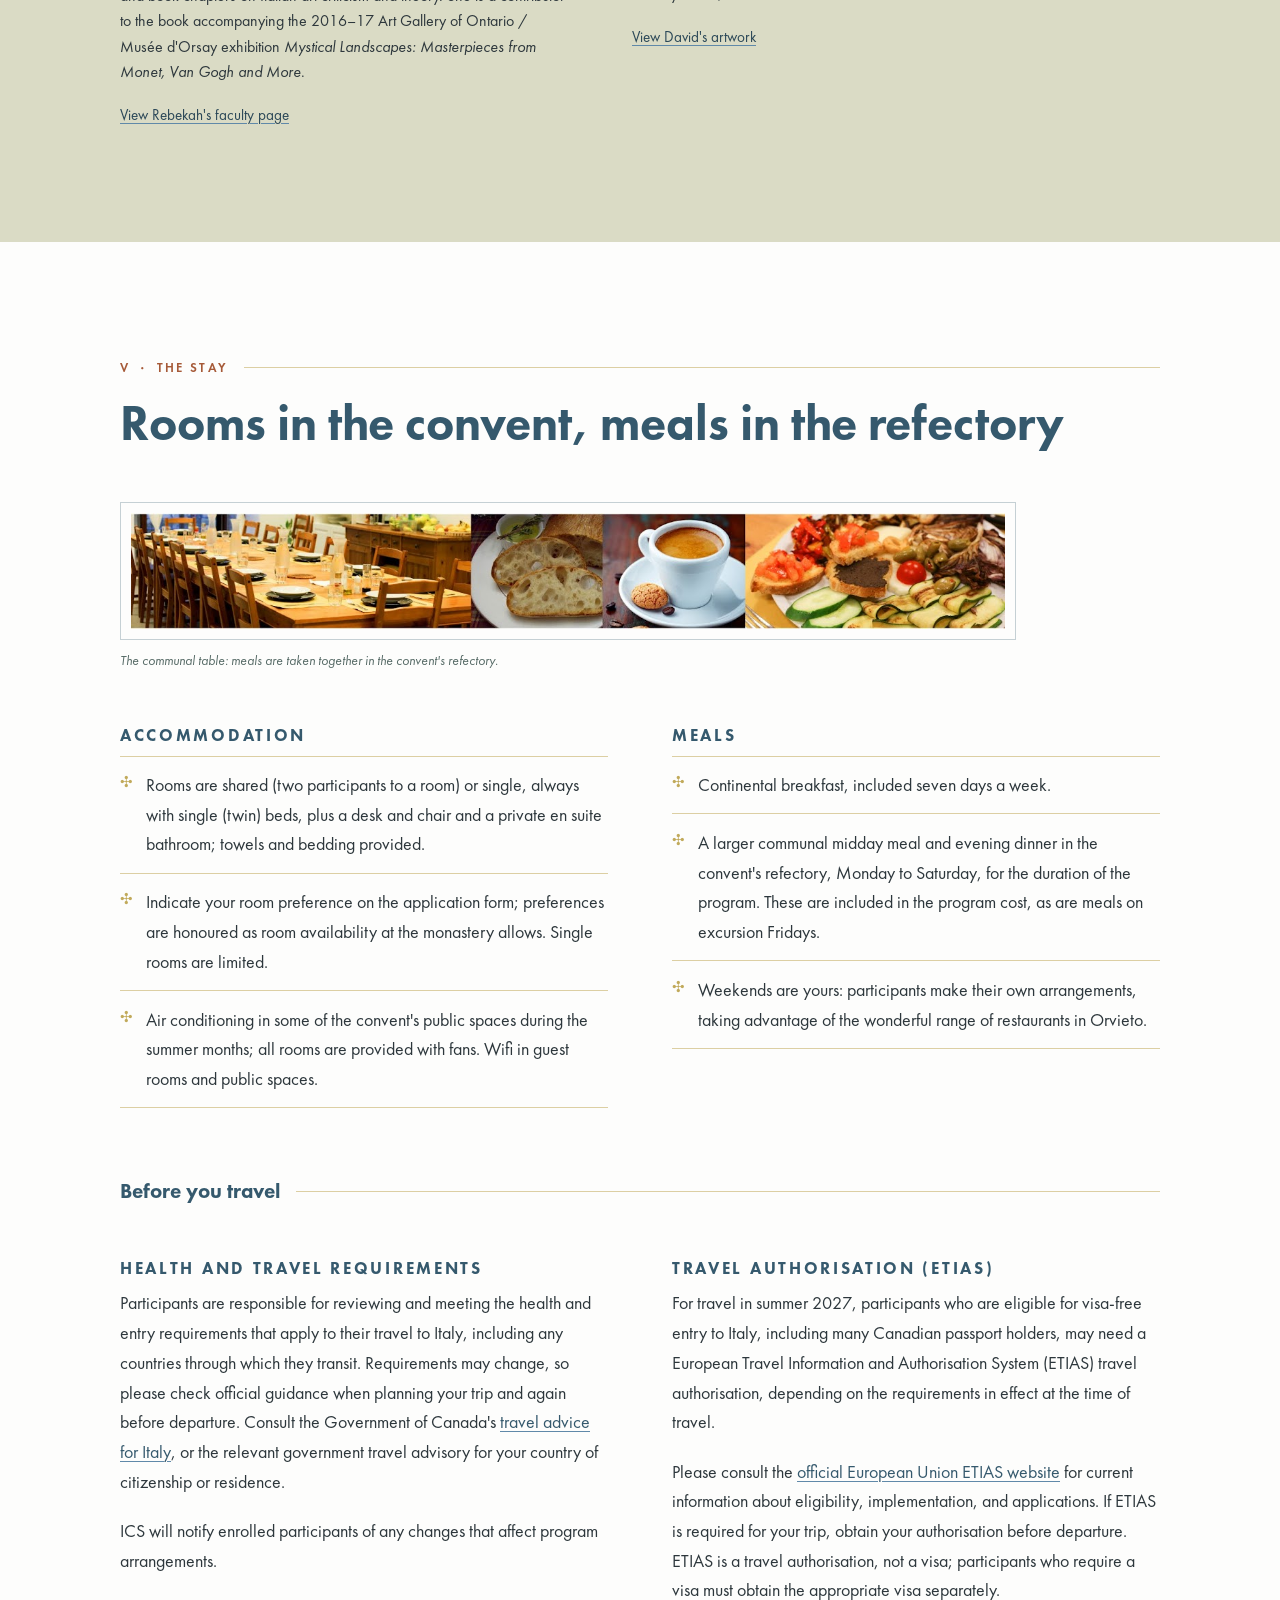
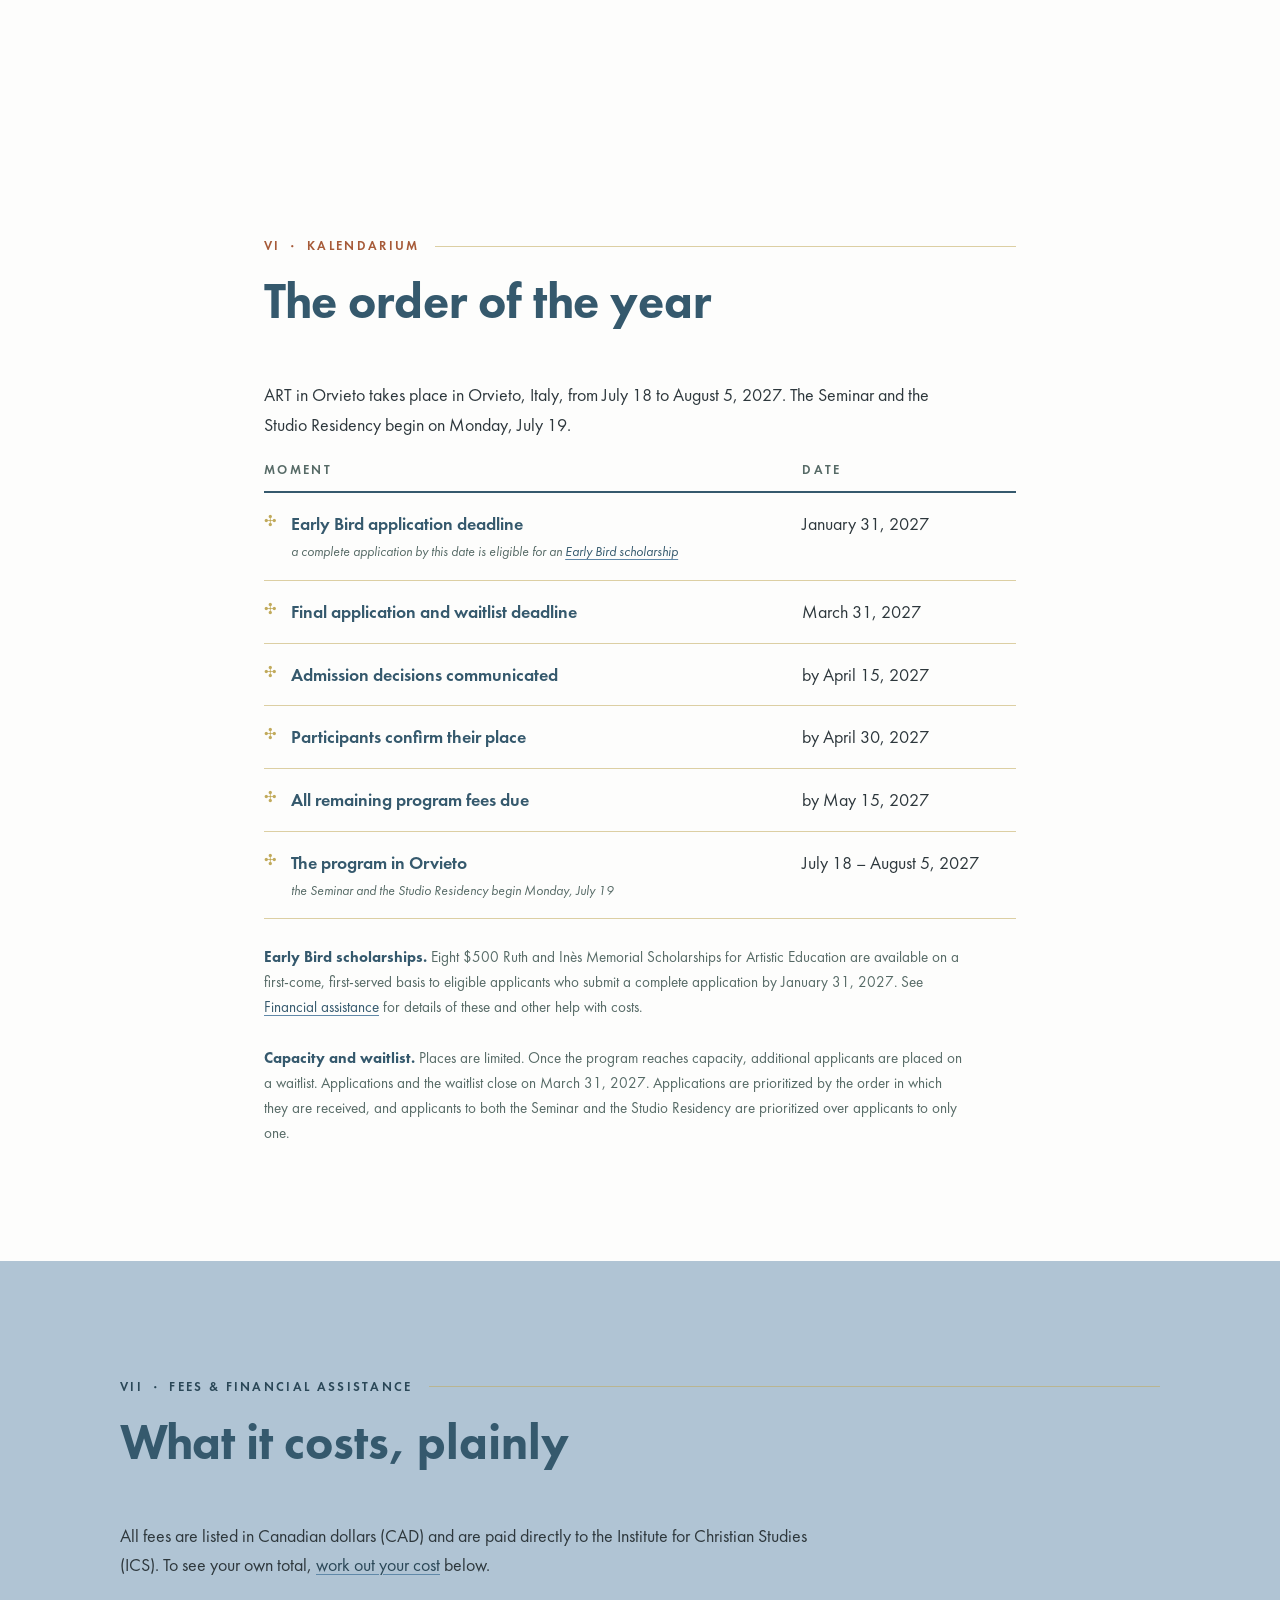
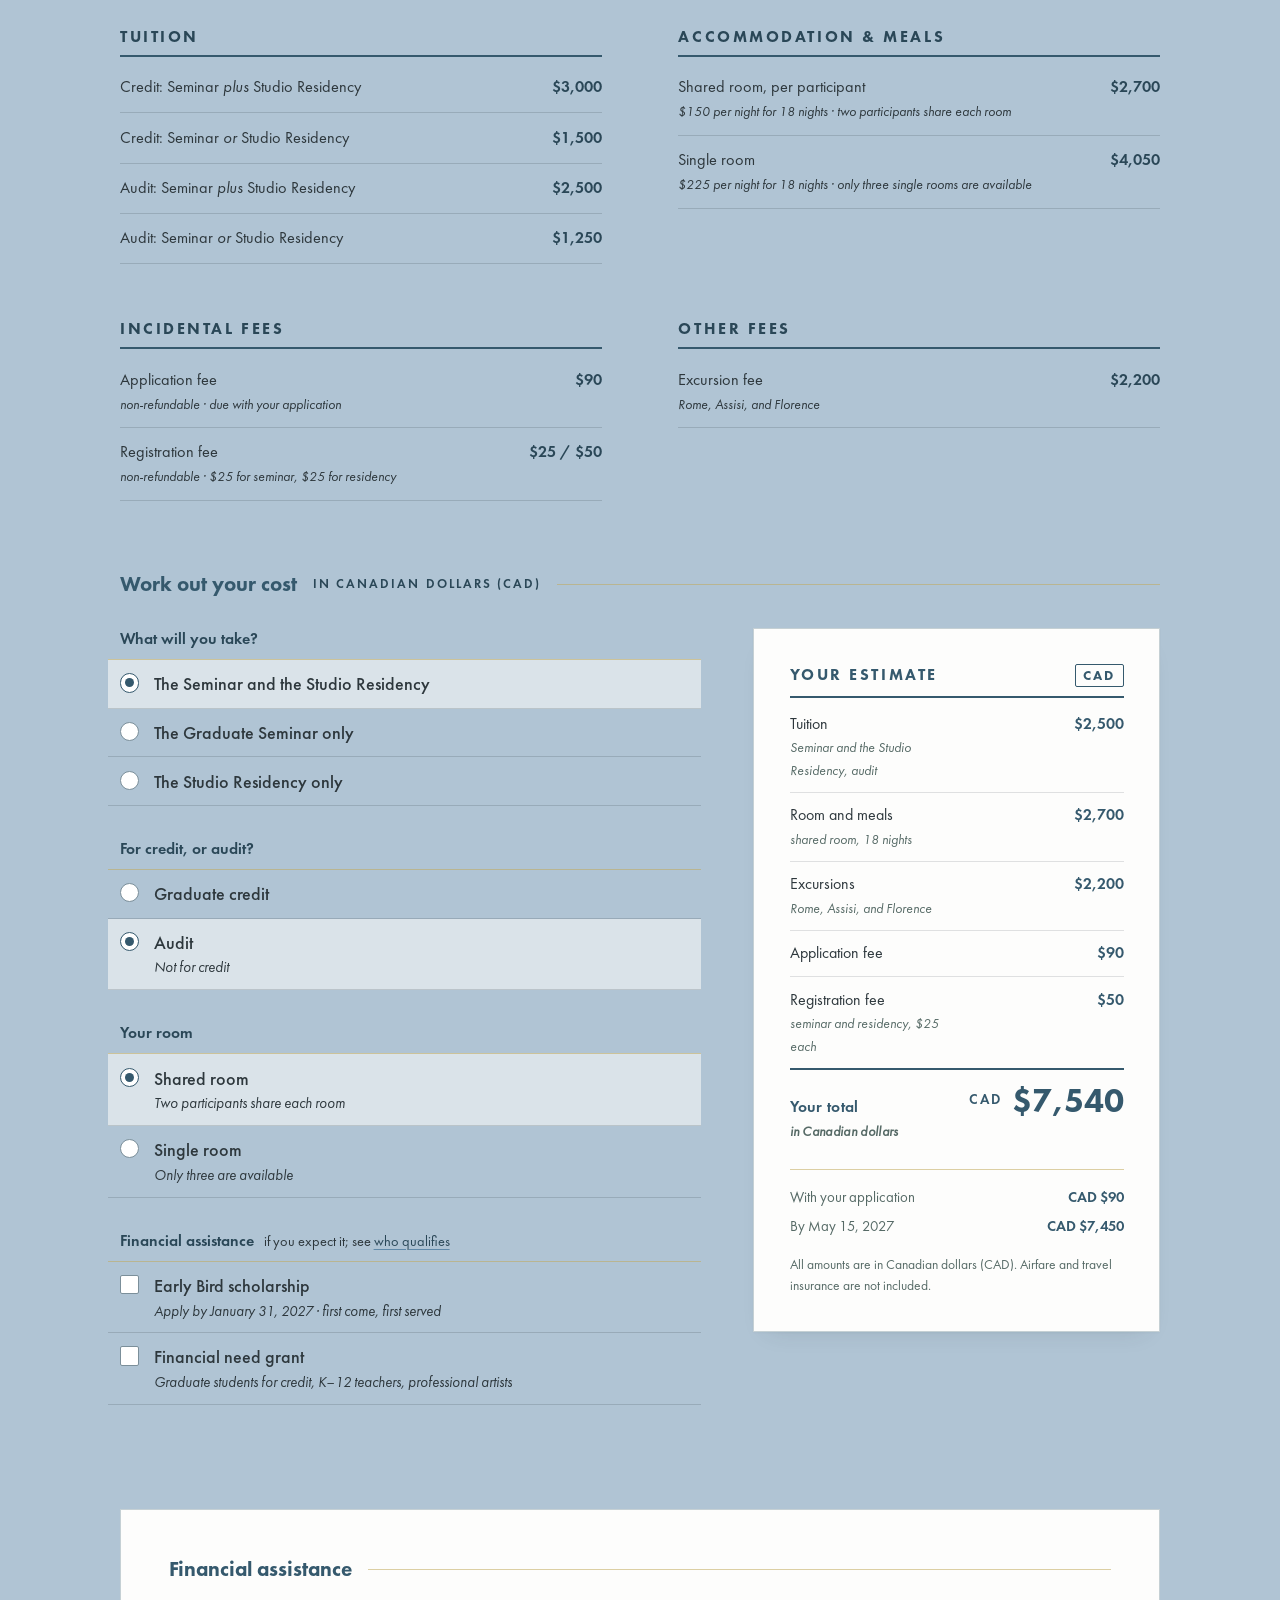
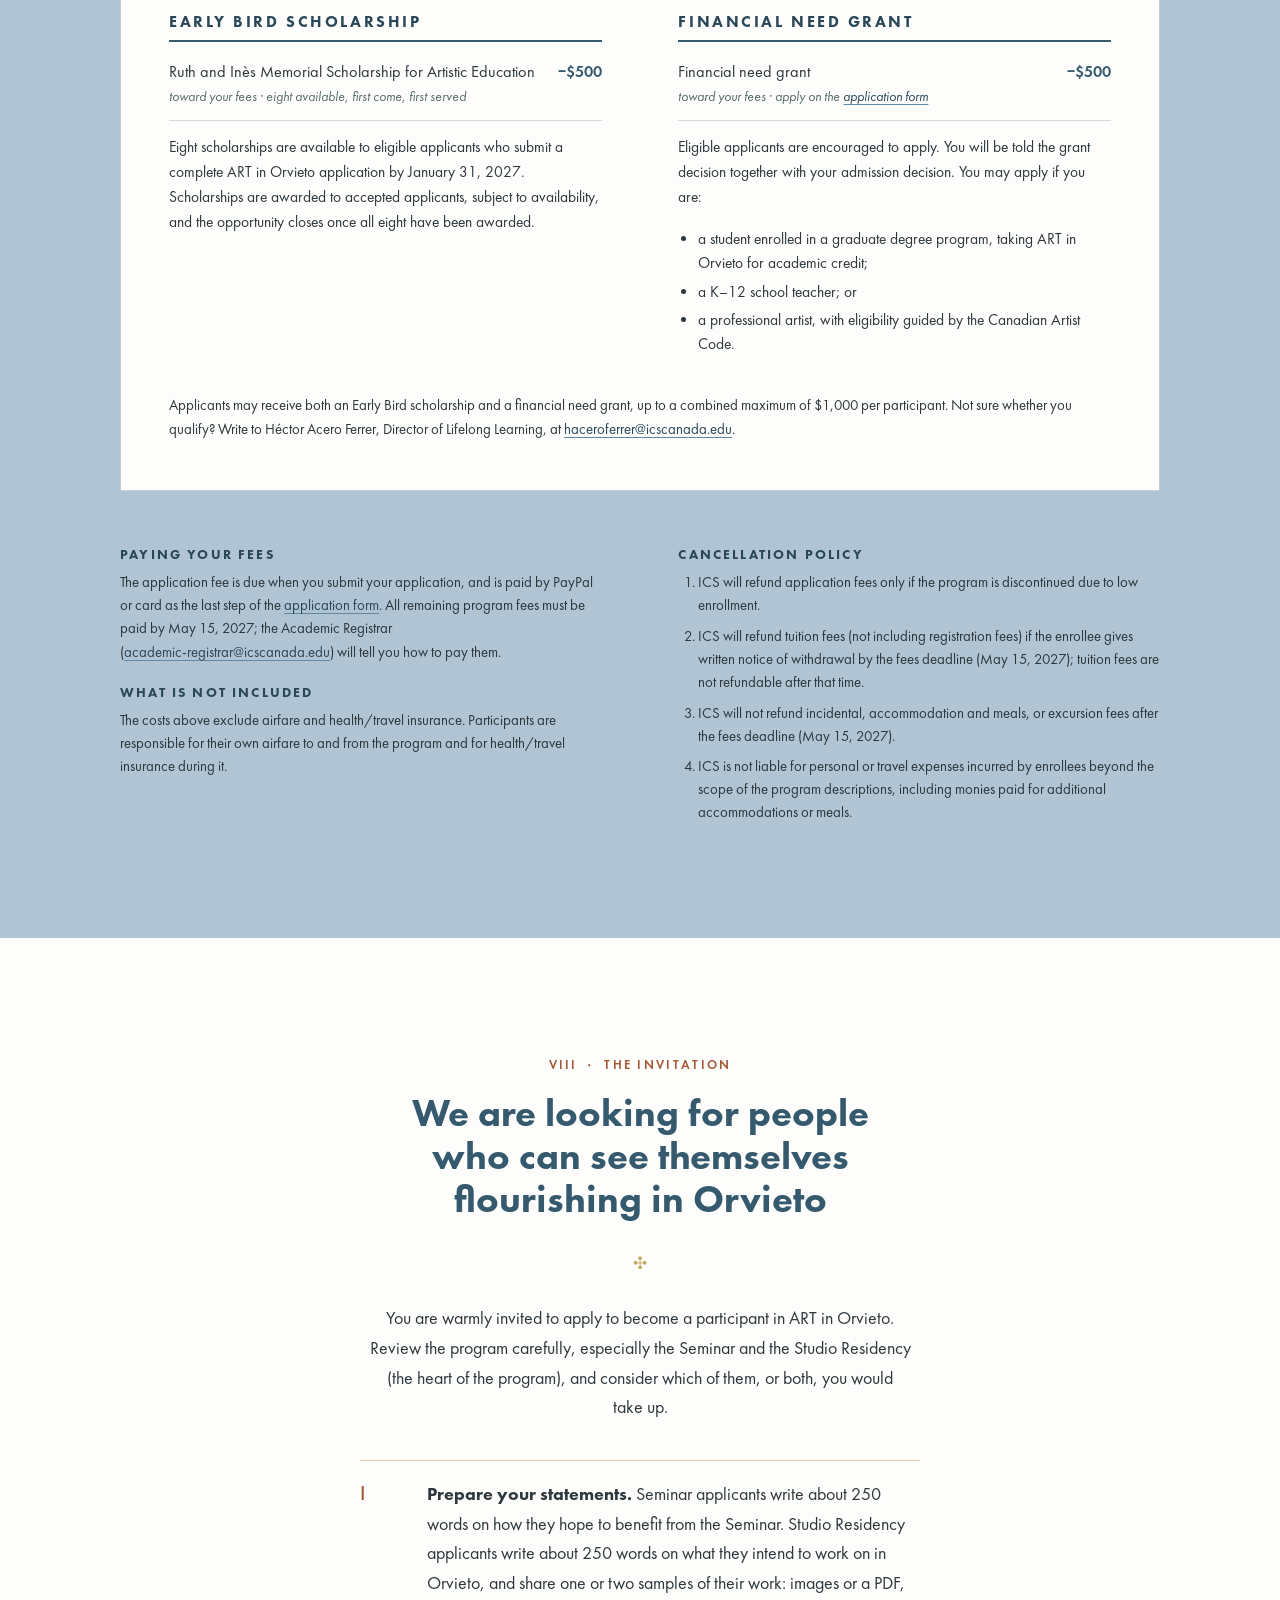
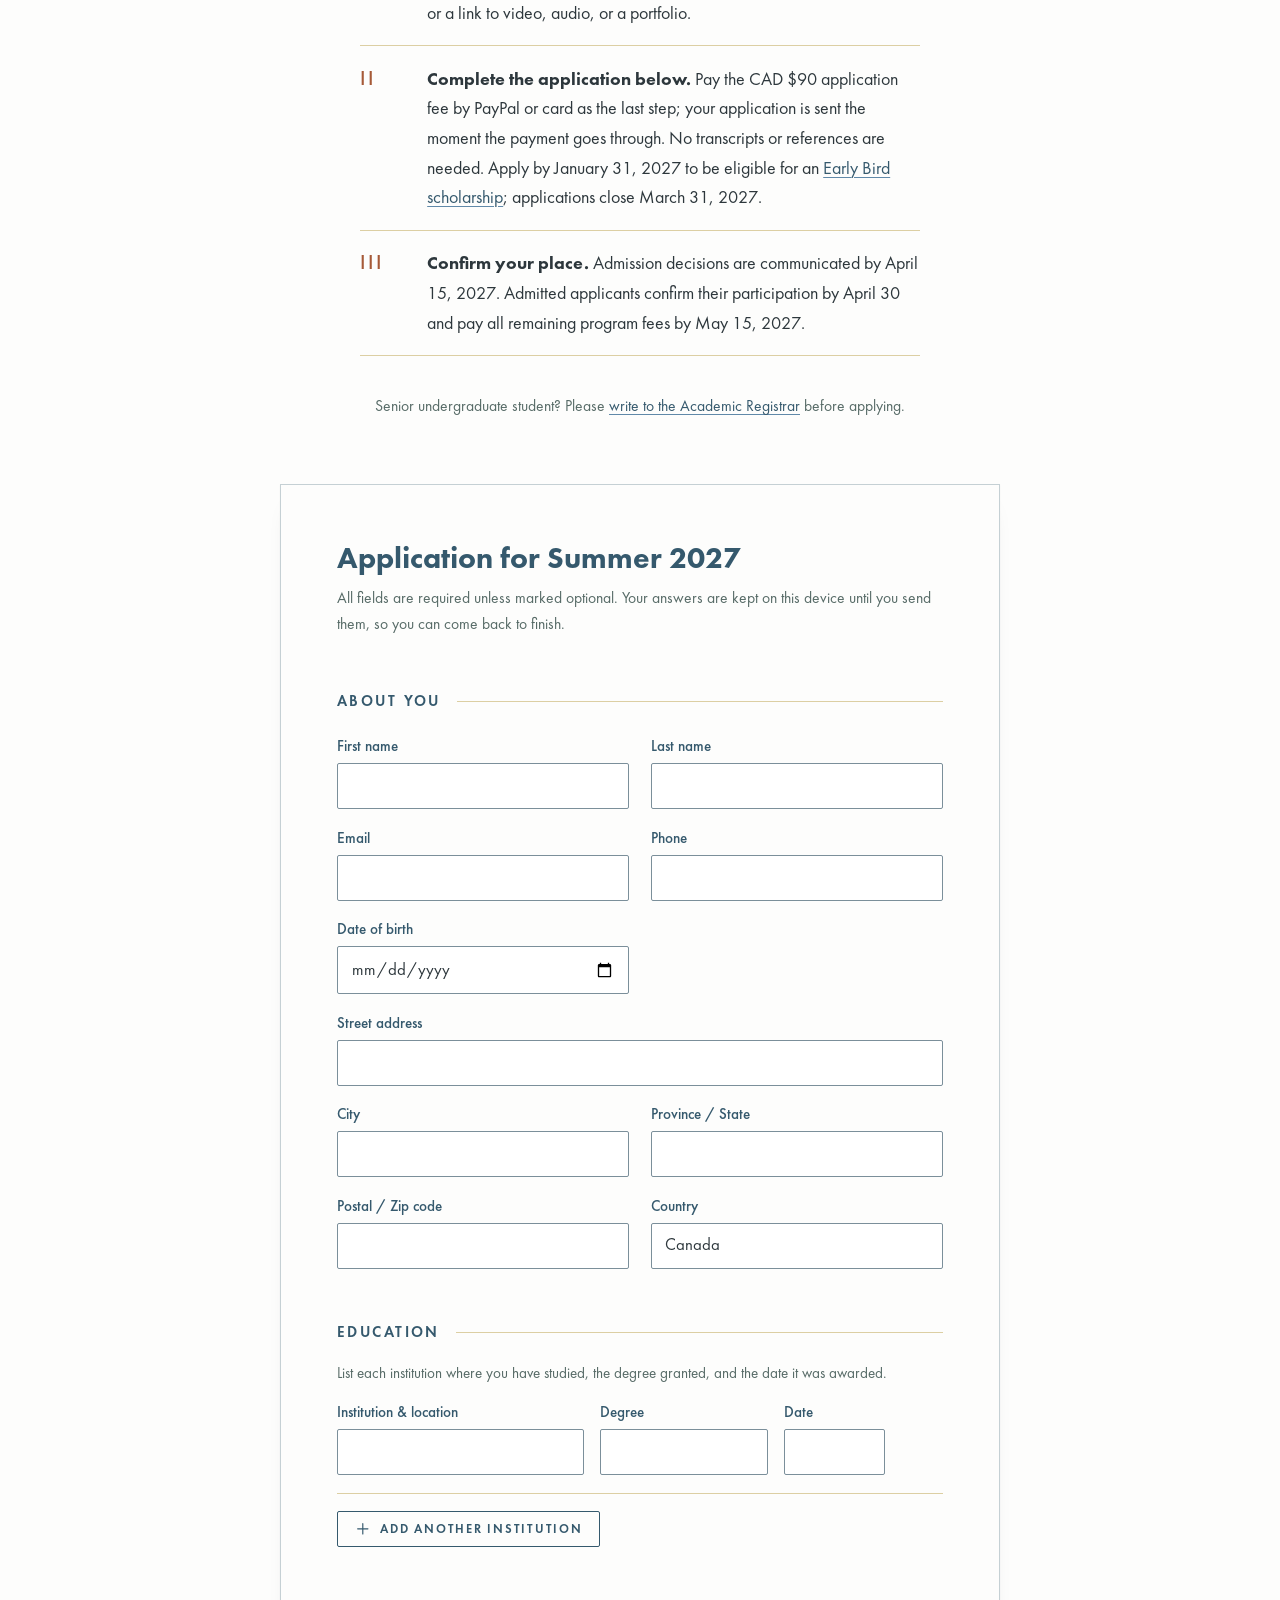
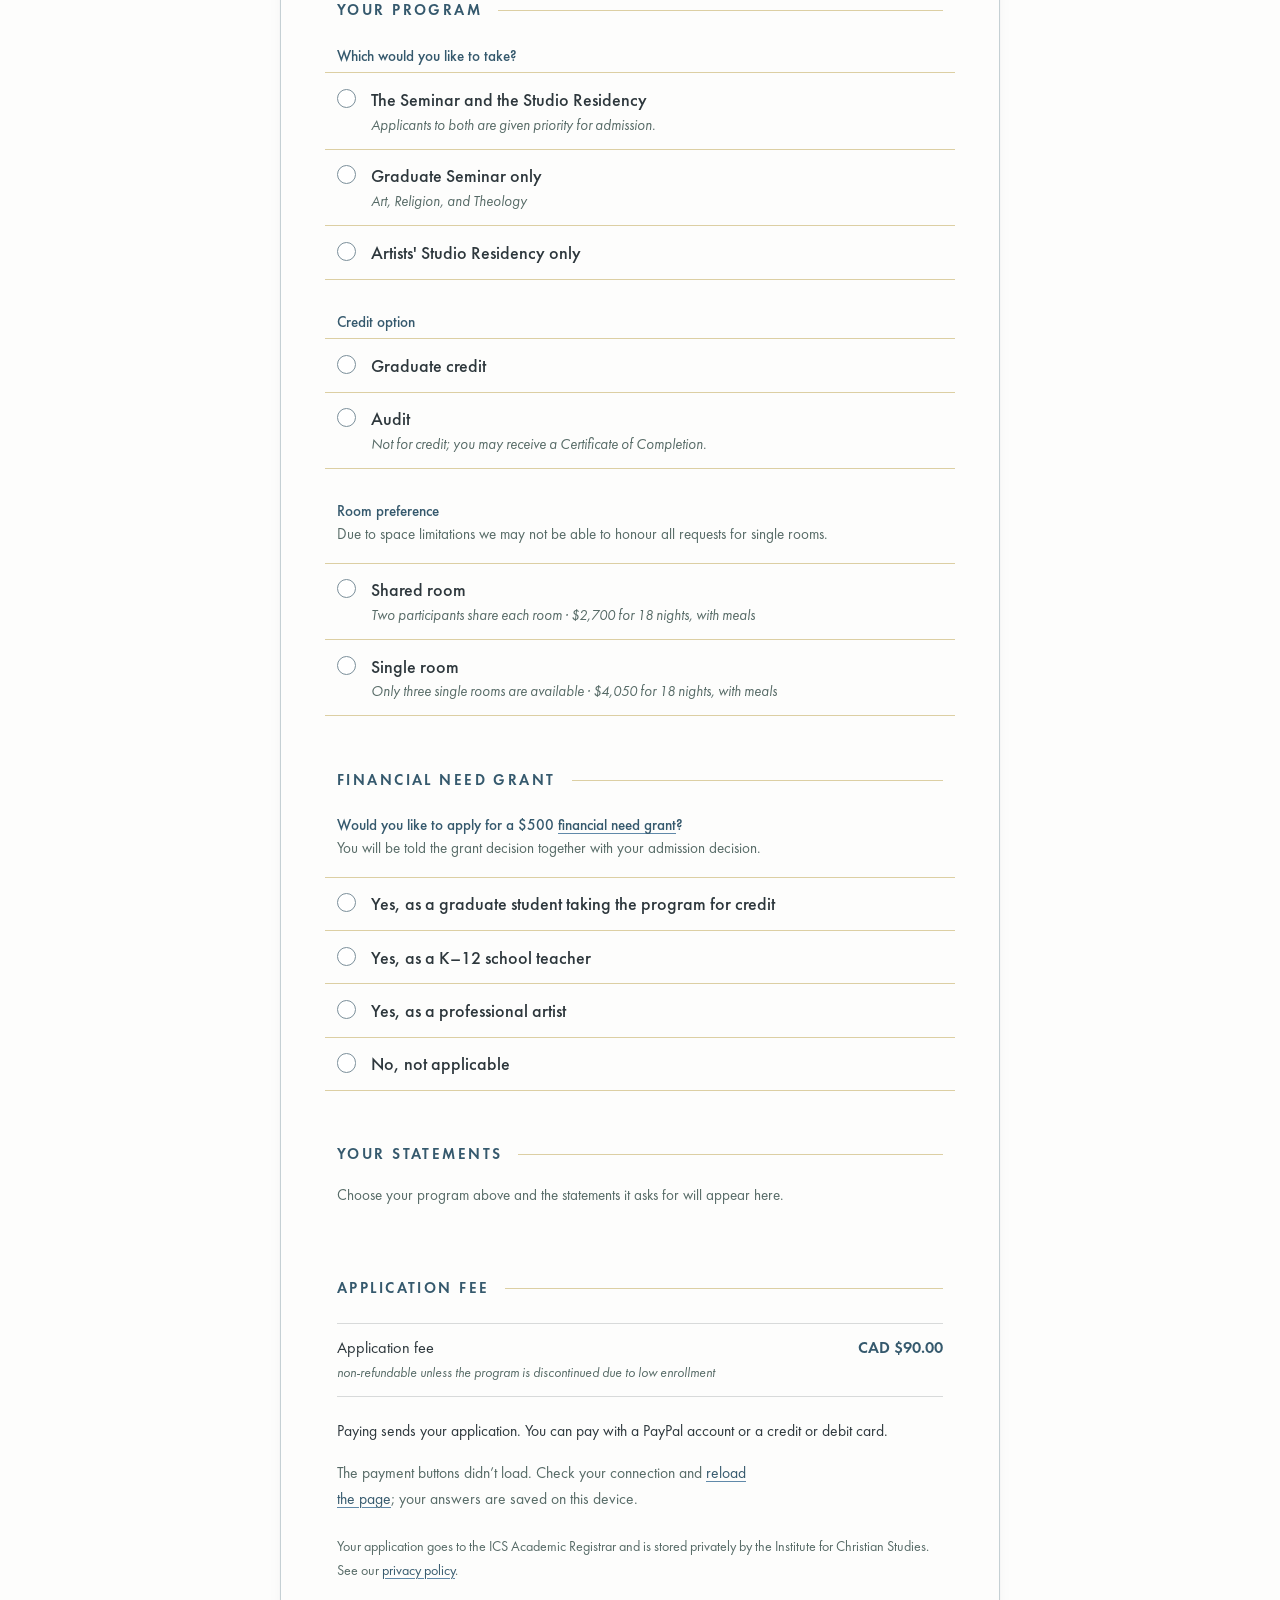
==== commit a83e4c47: "Ask for date of birth on the application form The application receiver now adds each applicant to am" ====
--- a/index.html
+++ b/index.html
@@ -466,6 +466,7 @@
           <div class="field"><label for="f-last">Last name</label><input id="f-last" name="lastName" autocomplete="family-name" required maxlength="100"></div>
           <div class="field"><label for="f-email">Email</label><input id="f-email" name="email" type="email" autocomplete="email" required maxlength="200" spellcheck="false"></div>
           <div class="field"><label for="f-phone">Phone</label><input id="f-phone" name="phone" type="tel" autocomplete="tel" required maxlength="40"></div>
+          <div class="field"><label for="f-dob">Date of birth</label><input id="f-dob" name="dob" type="date" autocomplete="bday" required min="1920-01-01"></div>
           <div class="field span-2"><label for="f-street">Street address</label><input id="f-street" name="street" autocomplete="street-address" required maxlength="200"></div>
           <div class="field"><label for="f-city">City</label><input id="f-city" name="city" autocomplete="address-level2" required maxlength="100"></div>
           <div class="field"><label for="f-region">Province / State</label><input id="f-region" name="region" autocomplete="address-level1" required maxlength="100"></div>
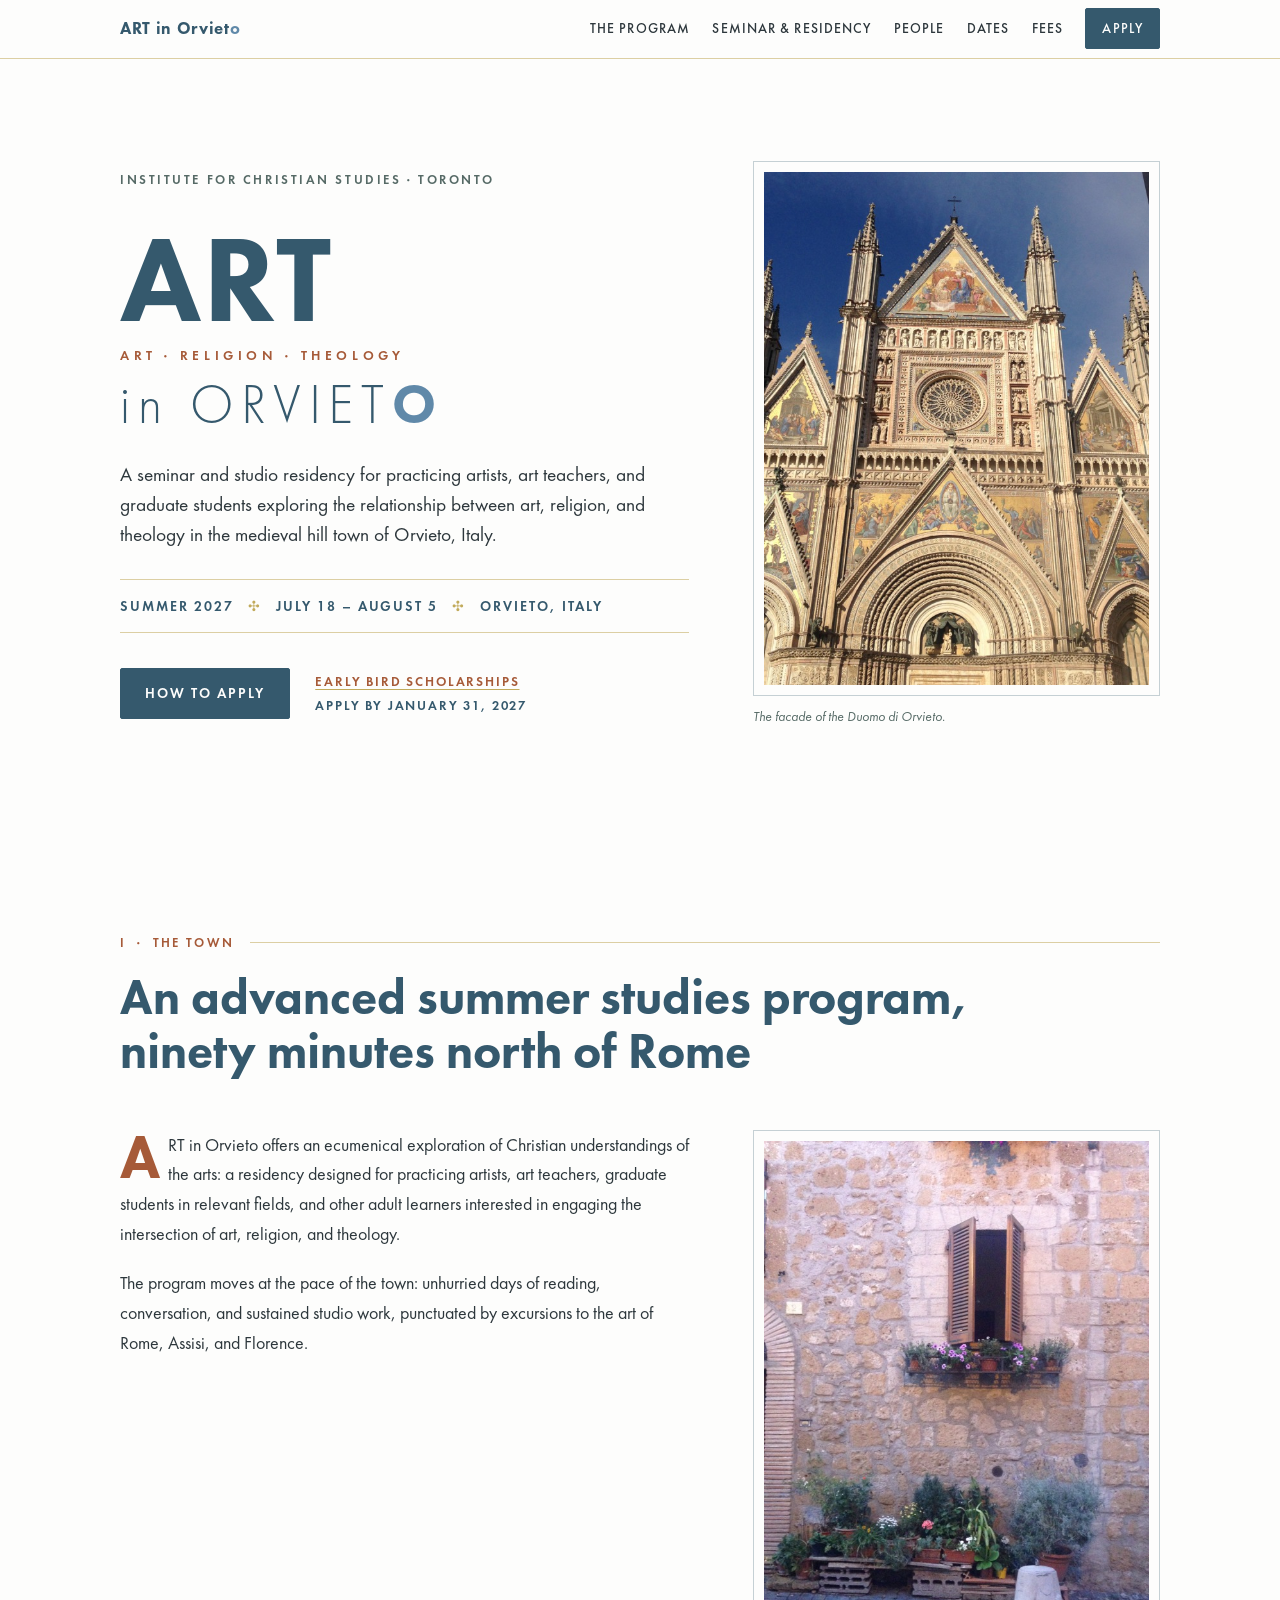
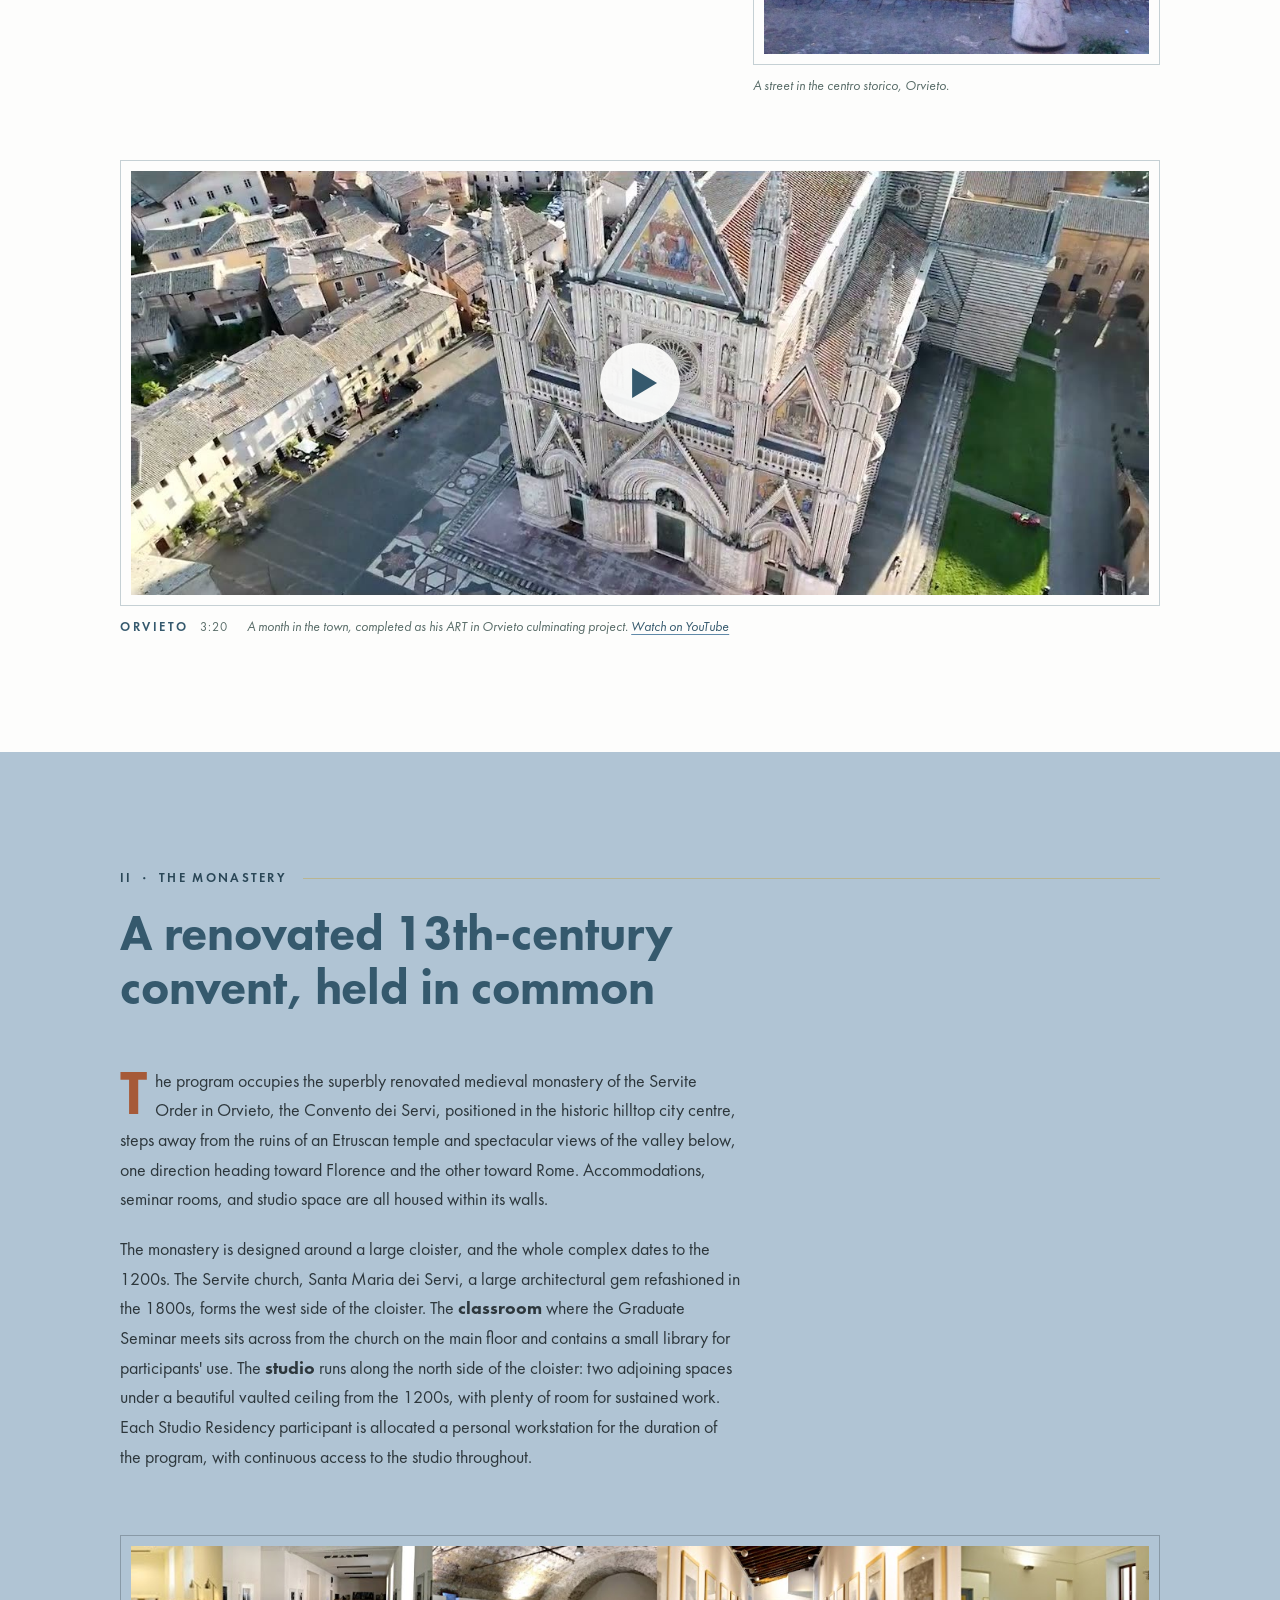
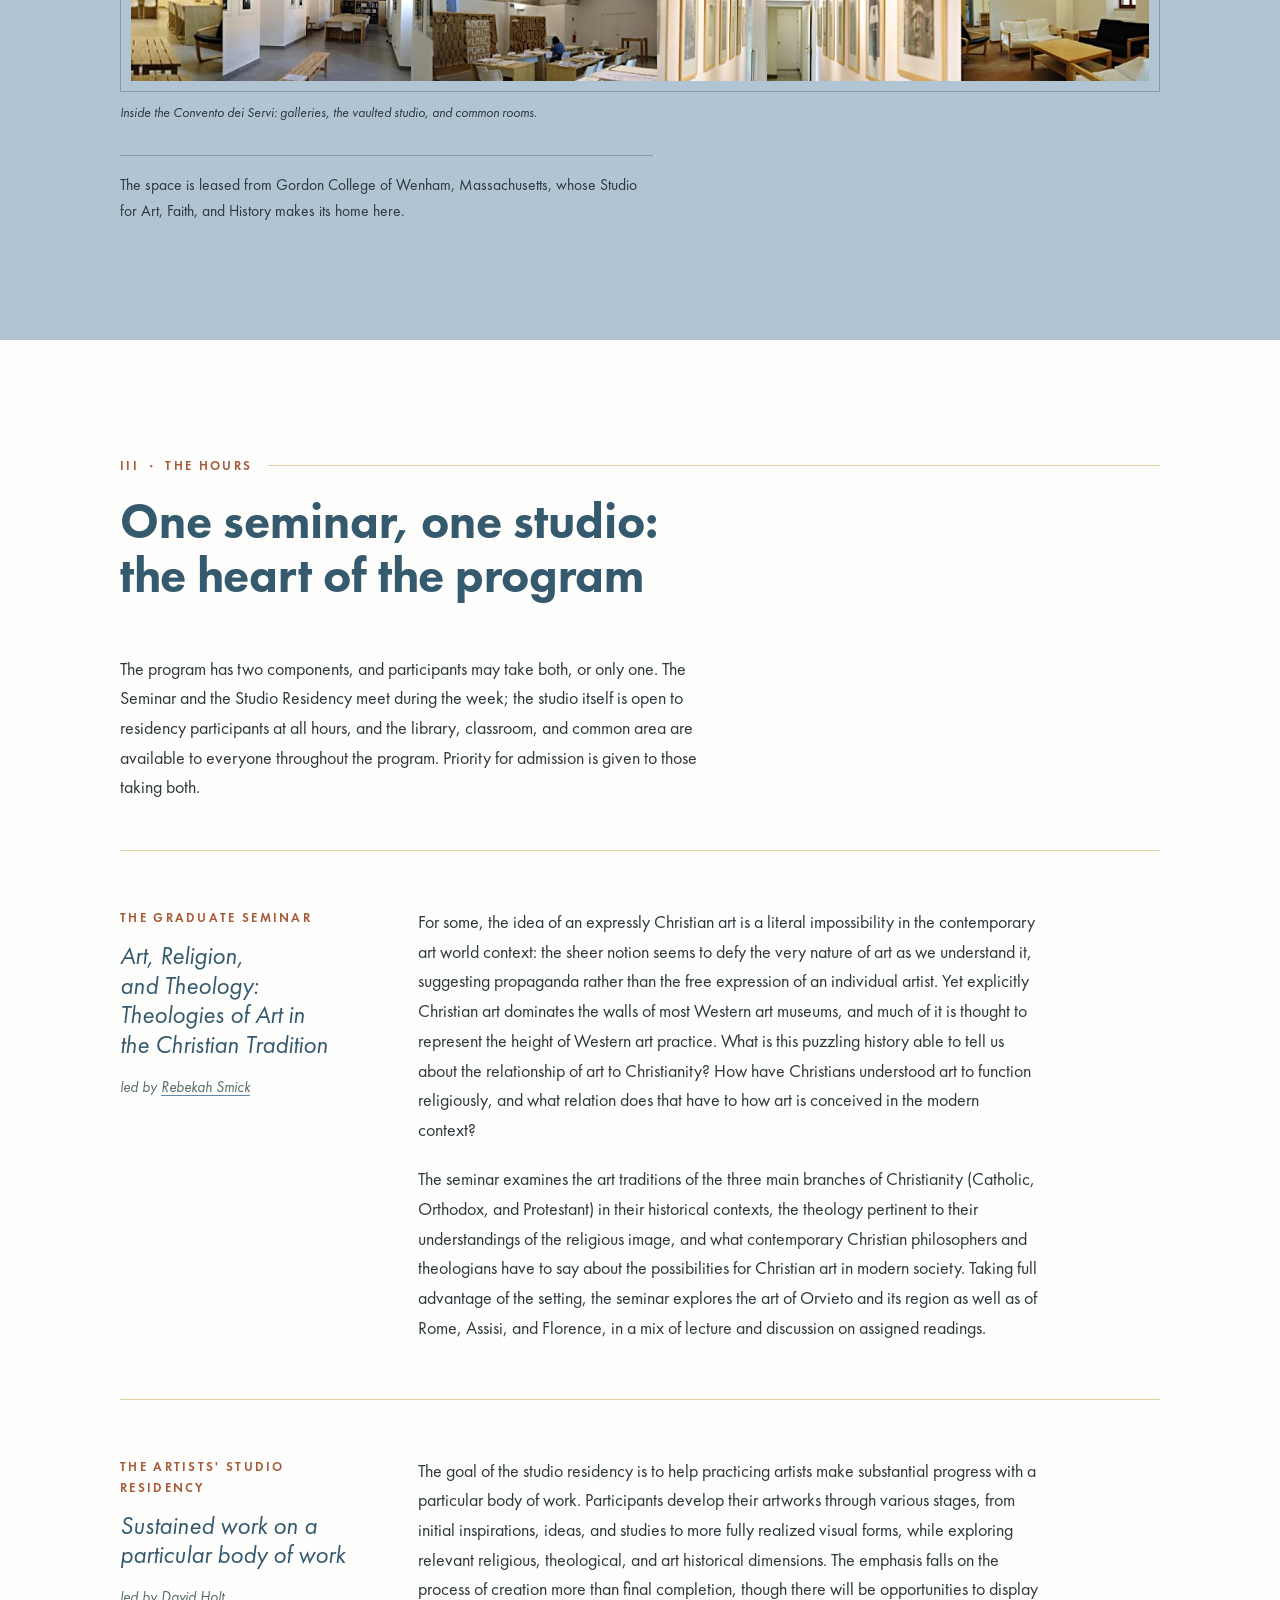
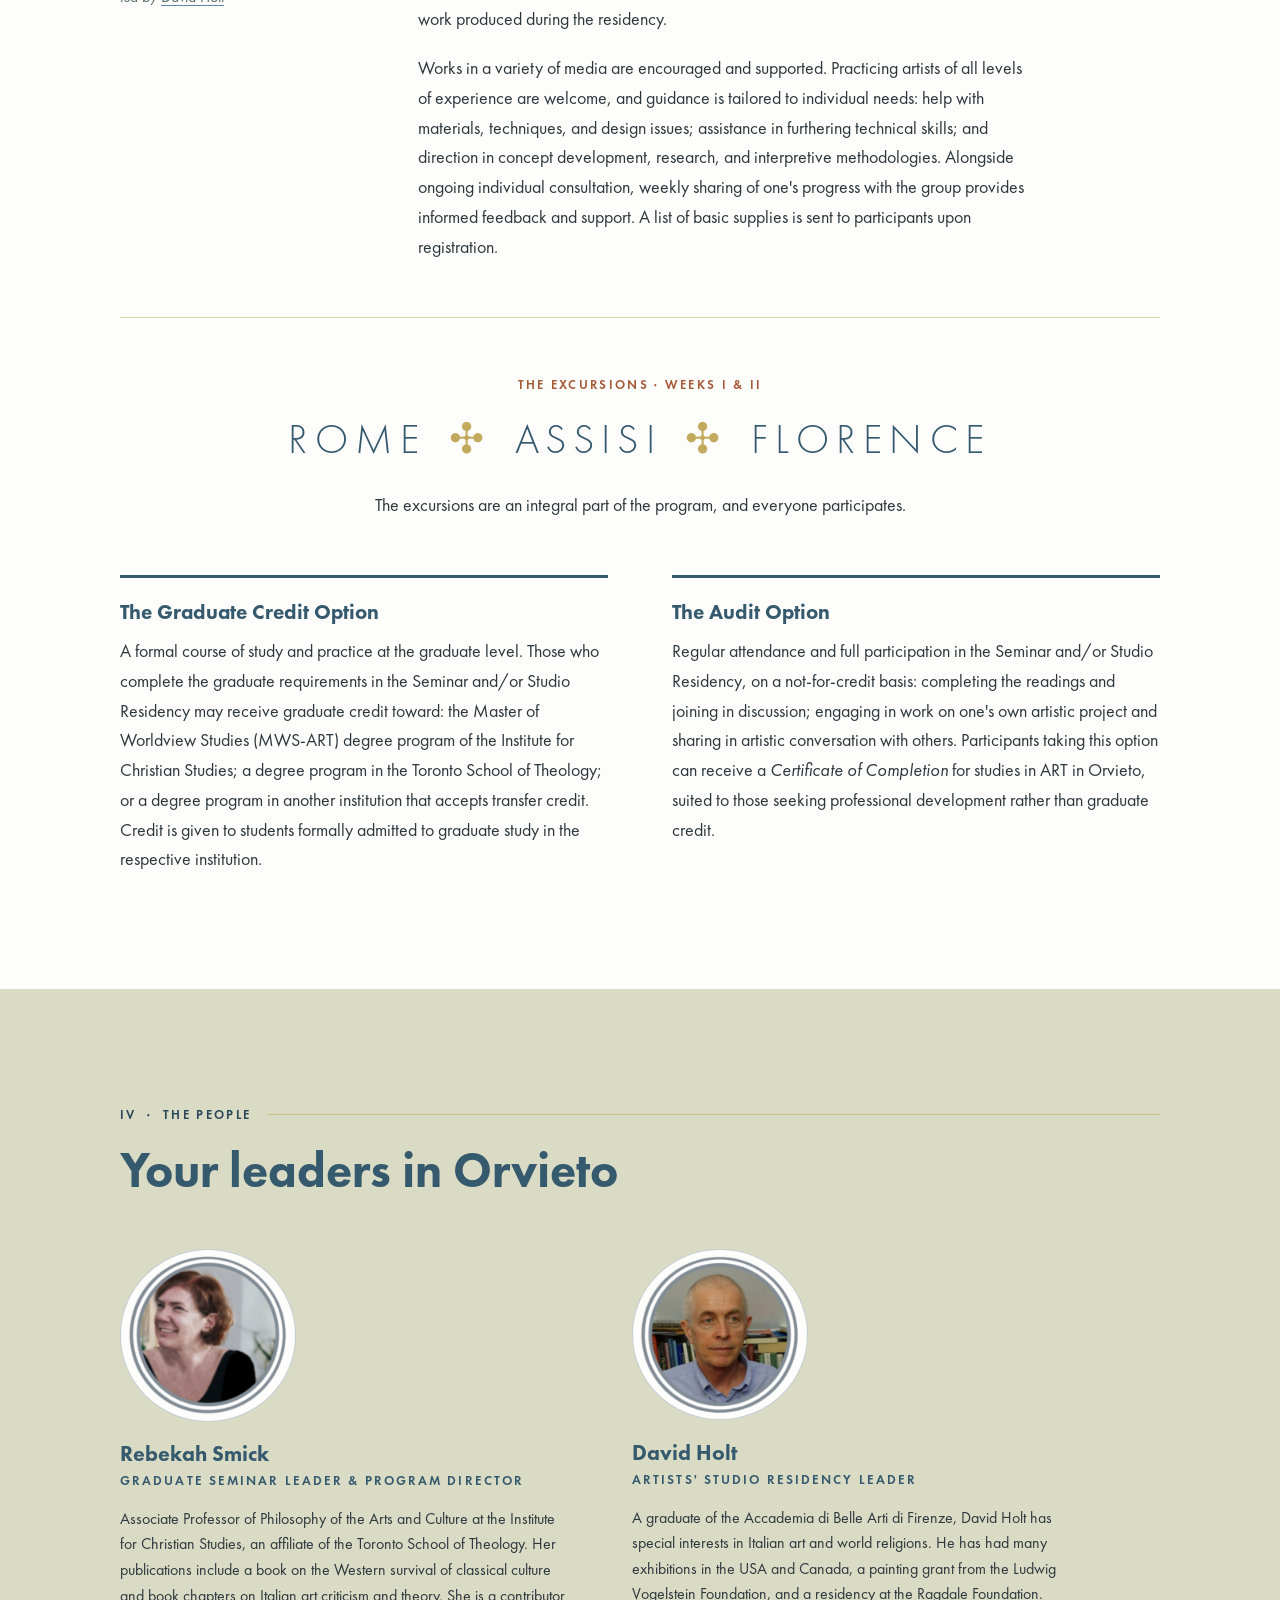
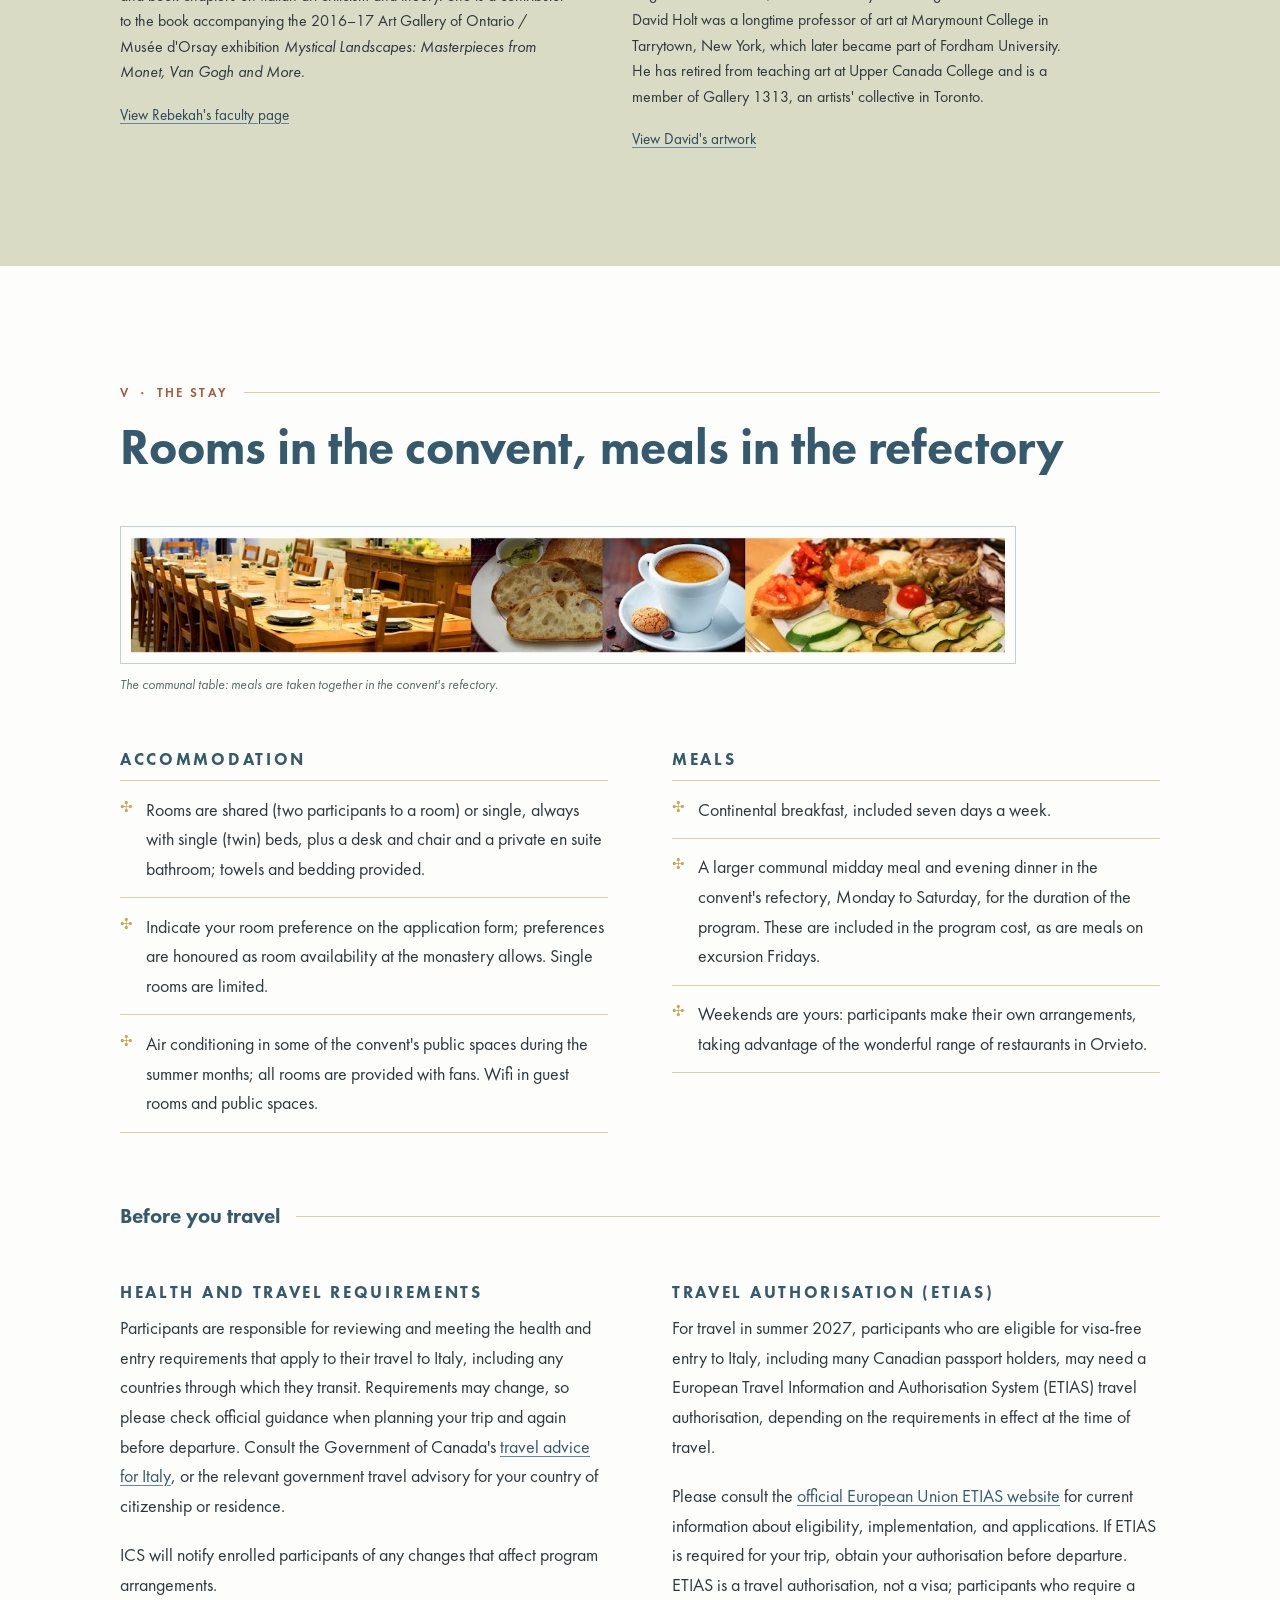
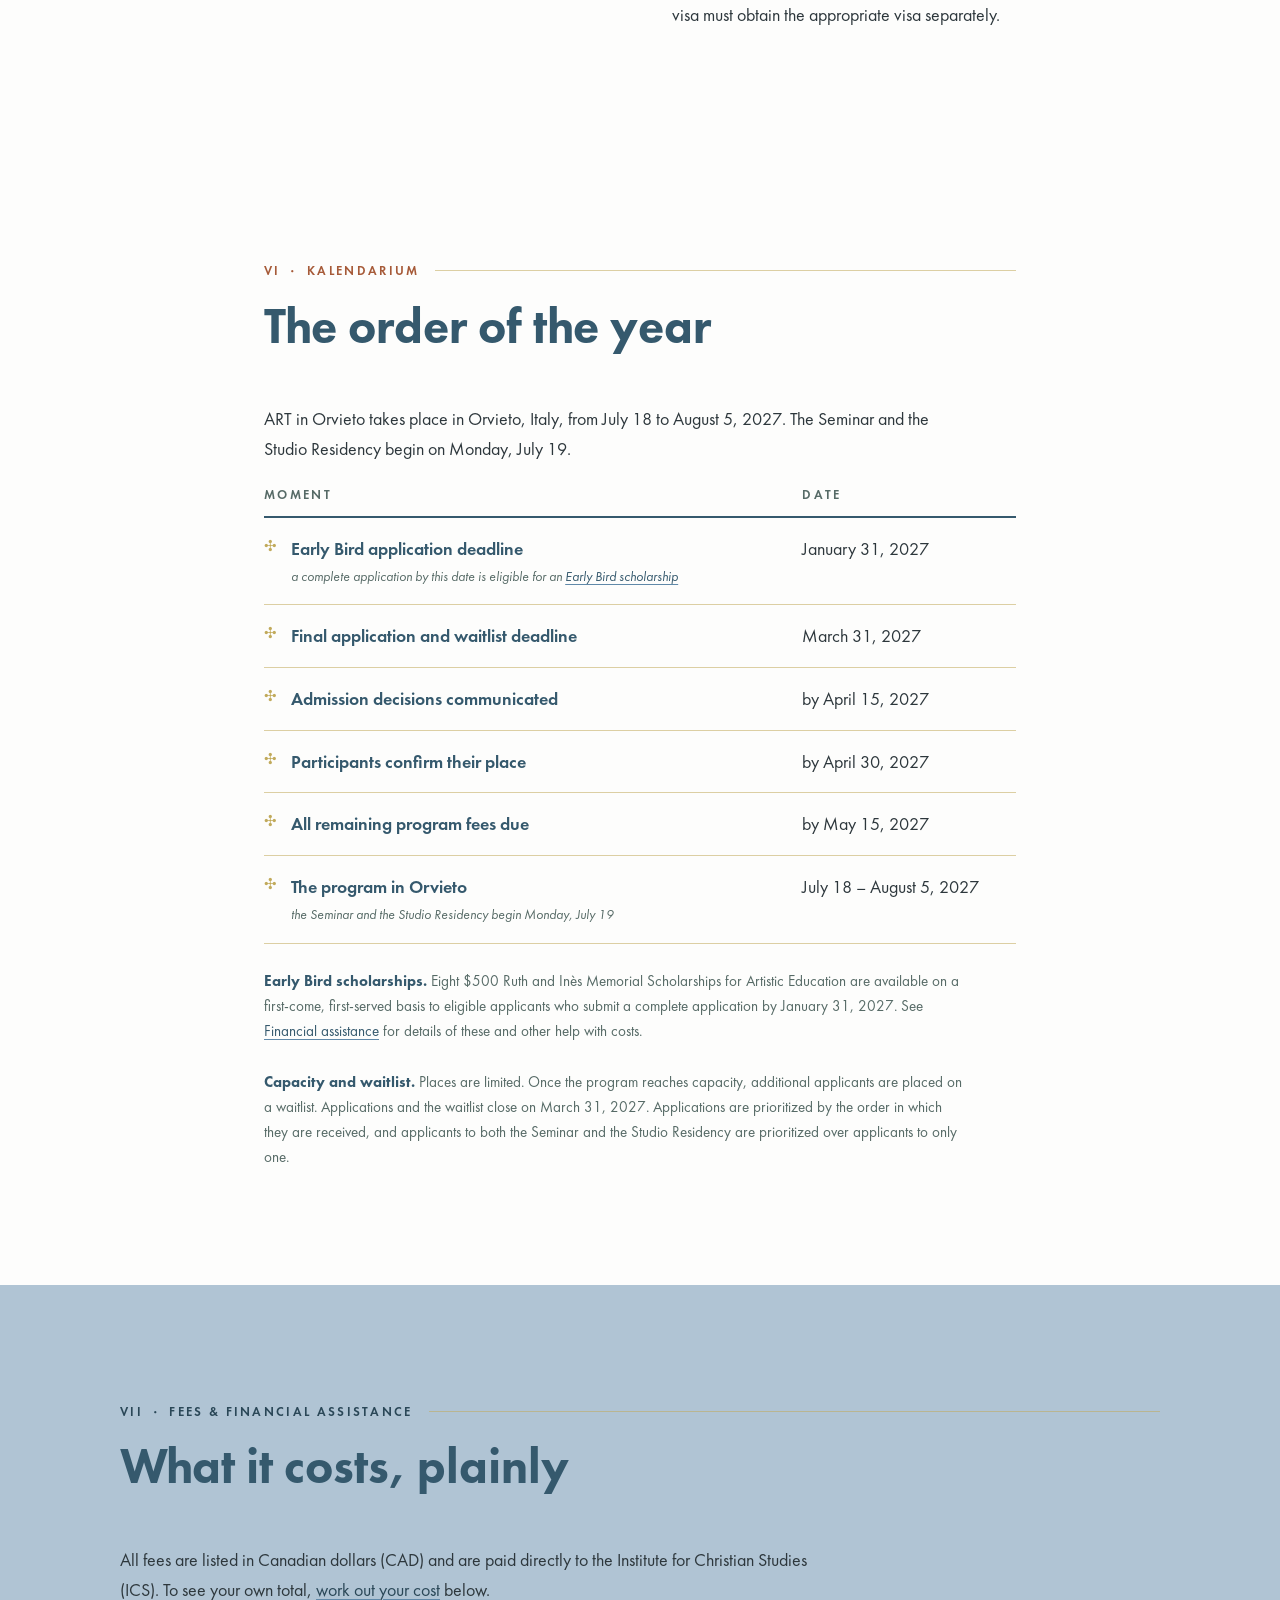
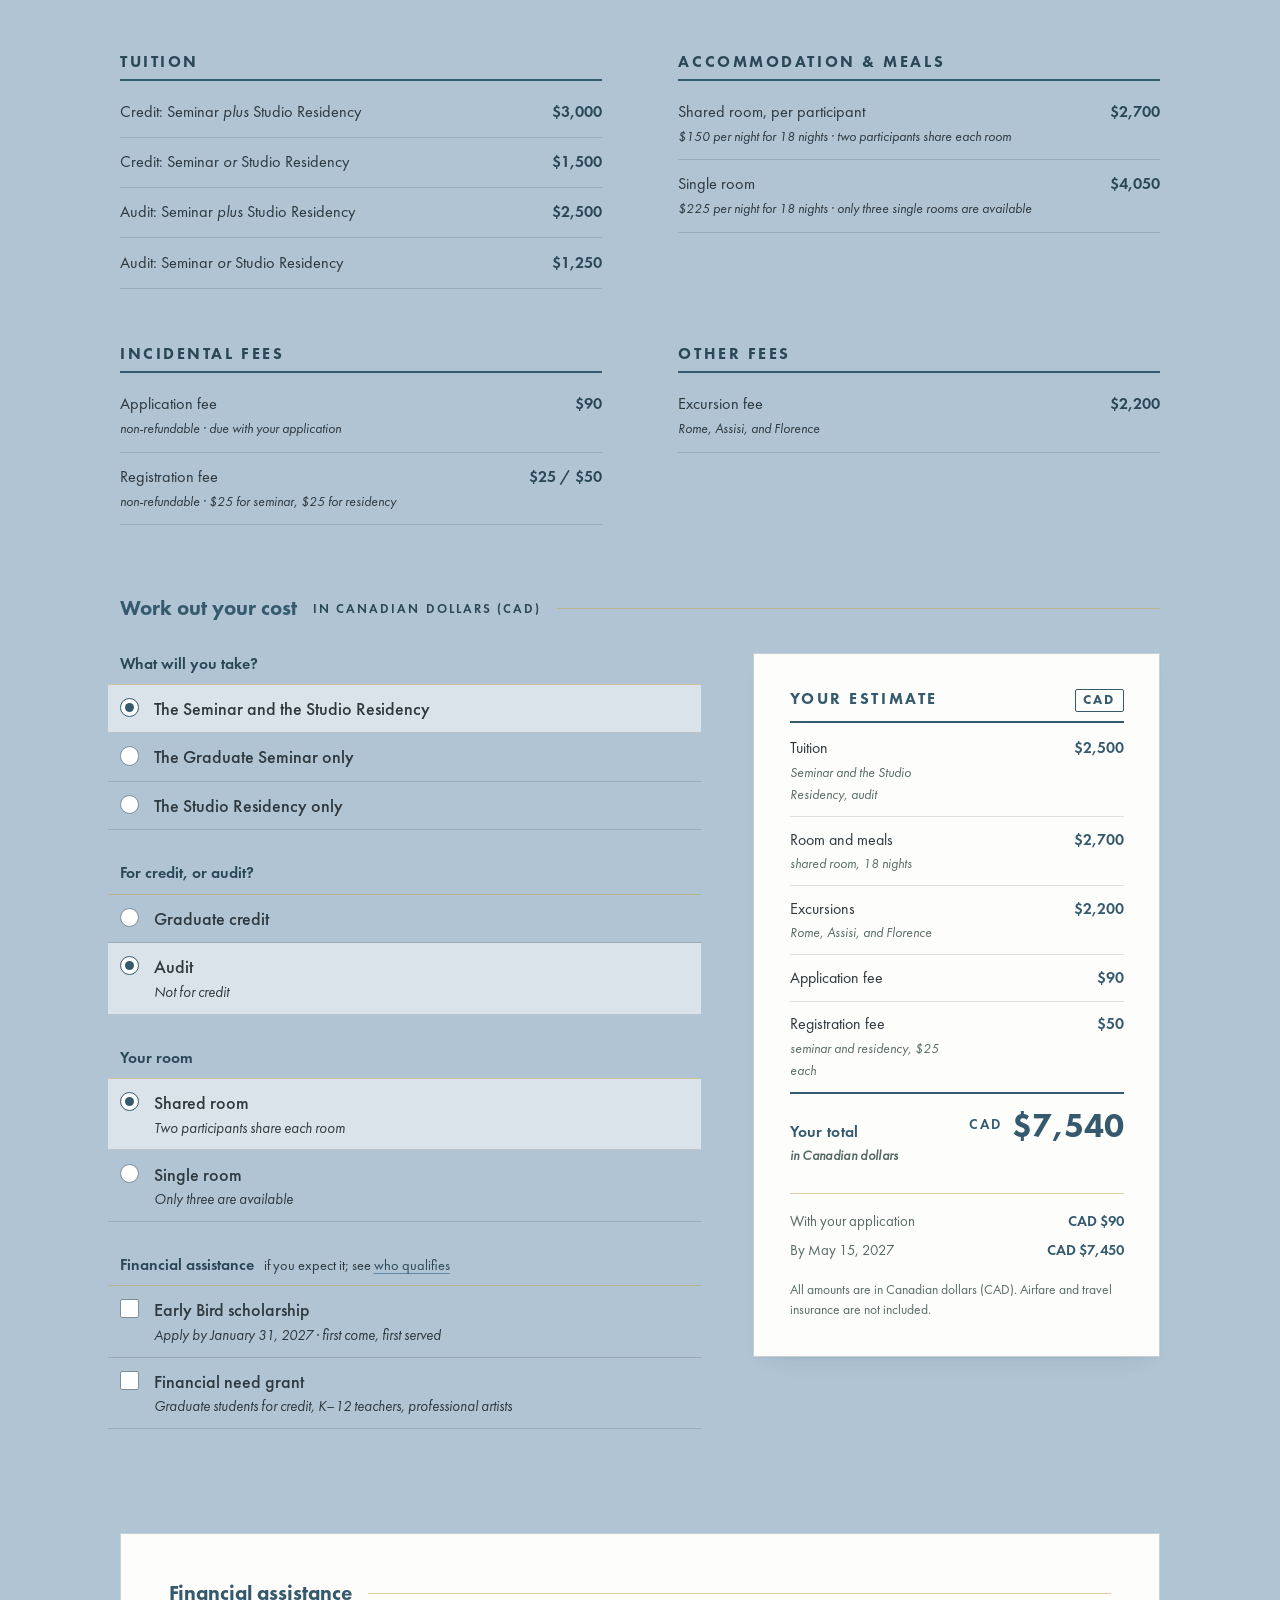
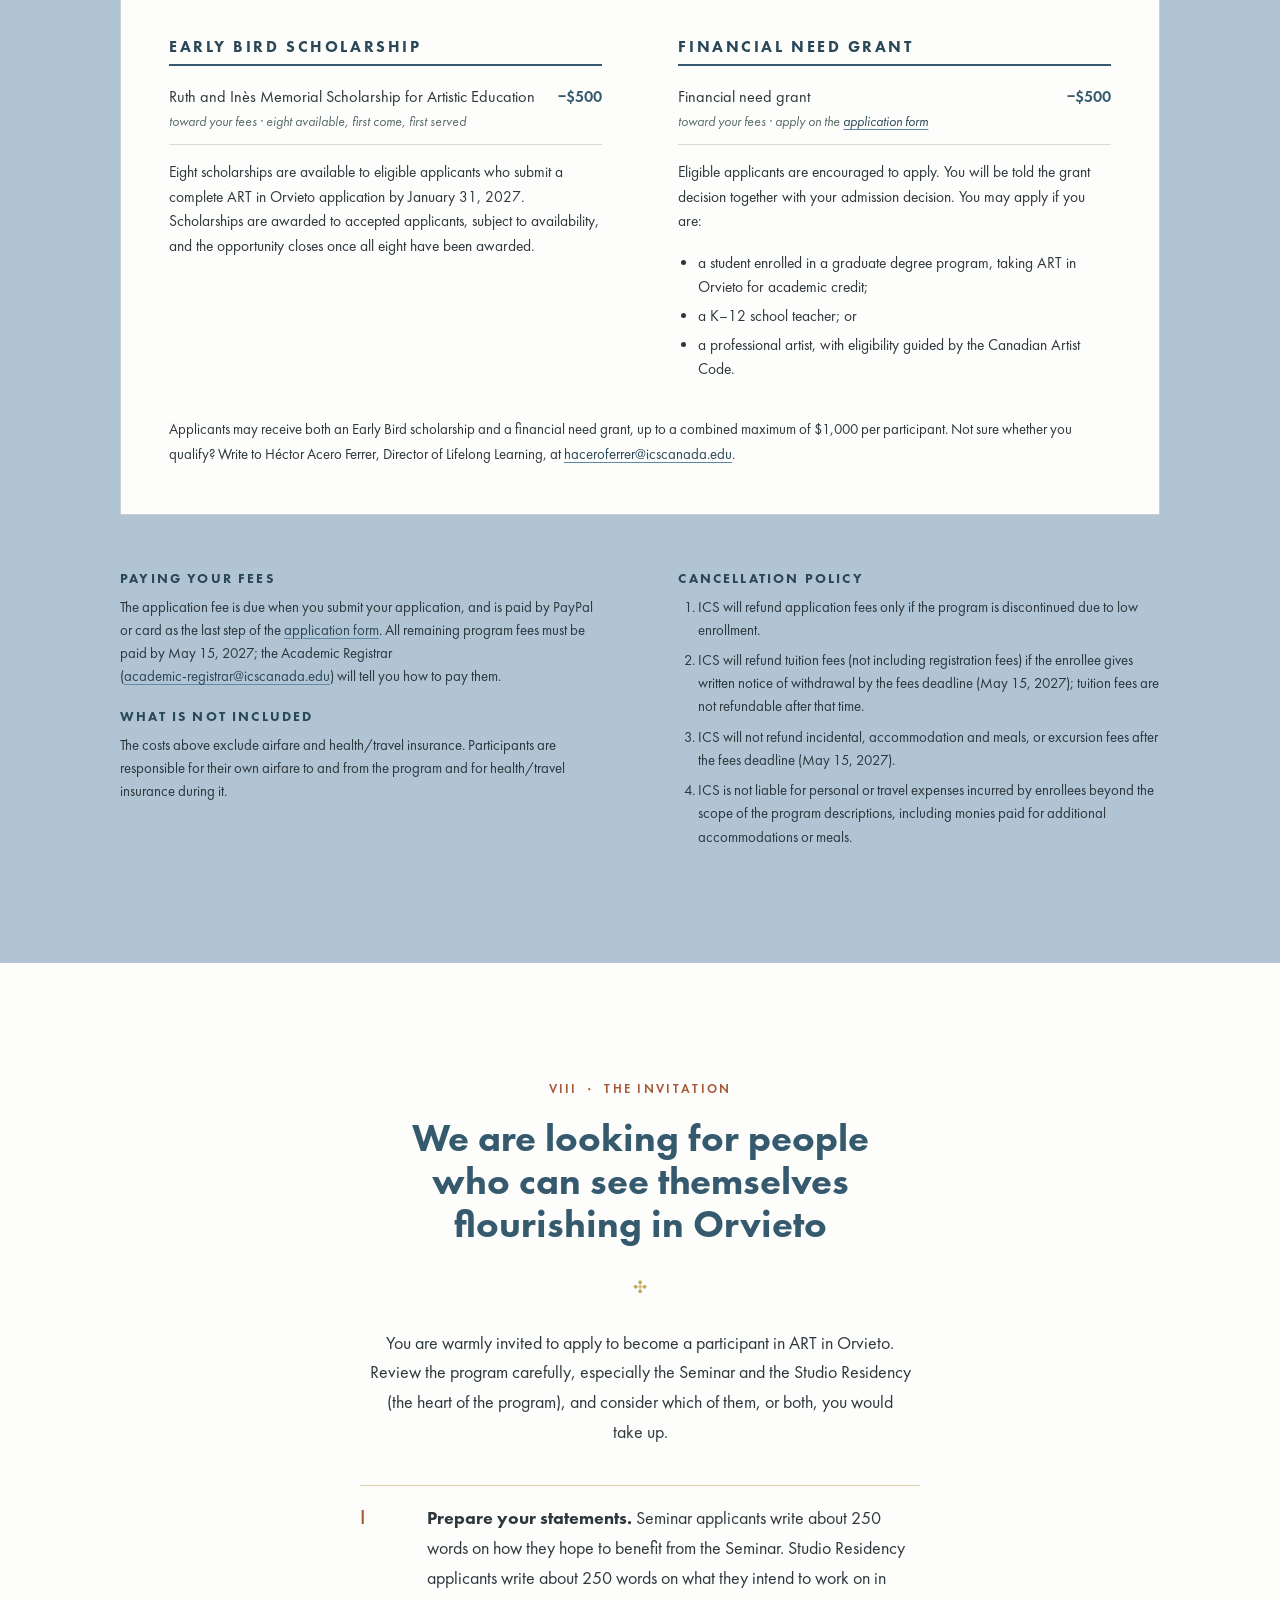
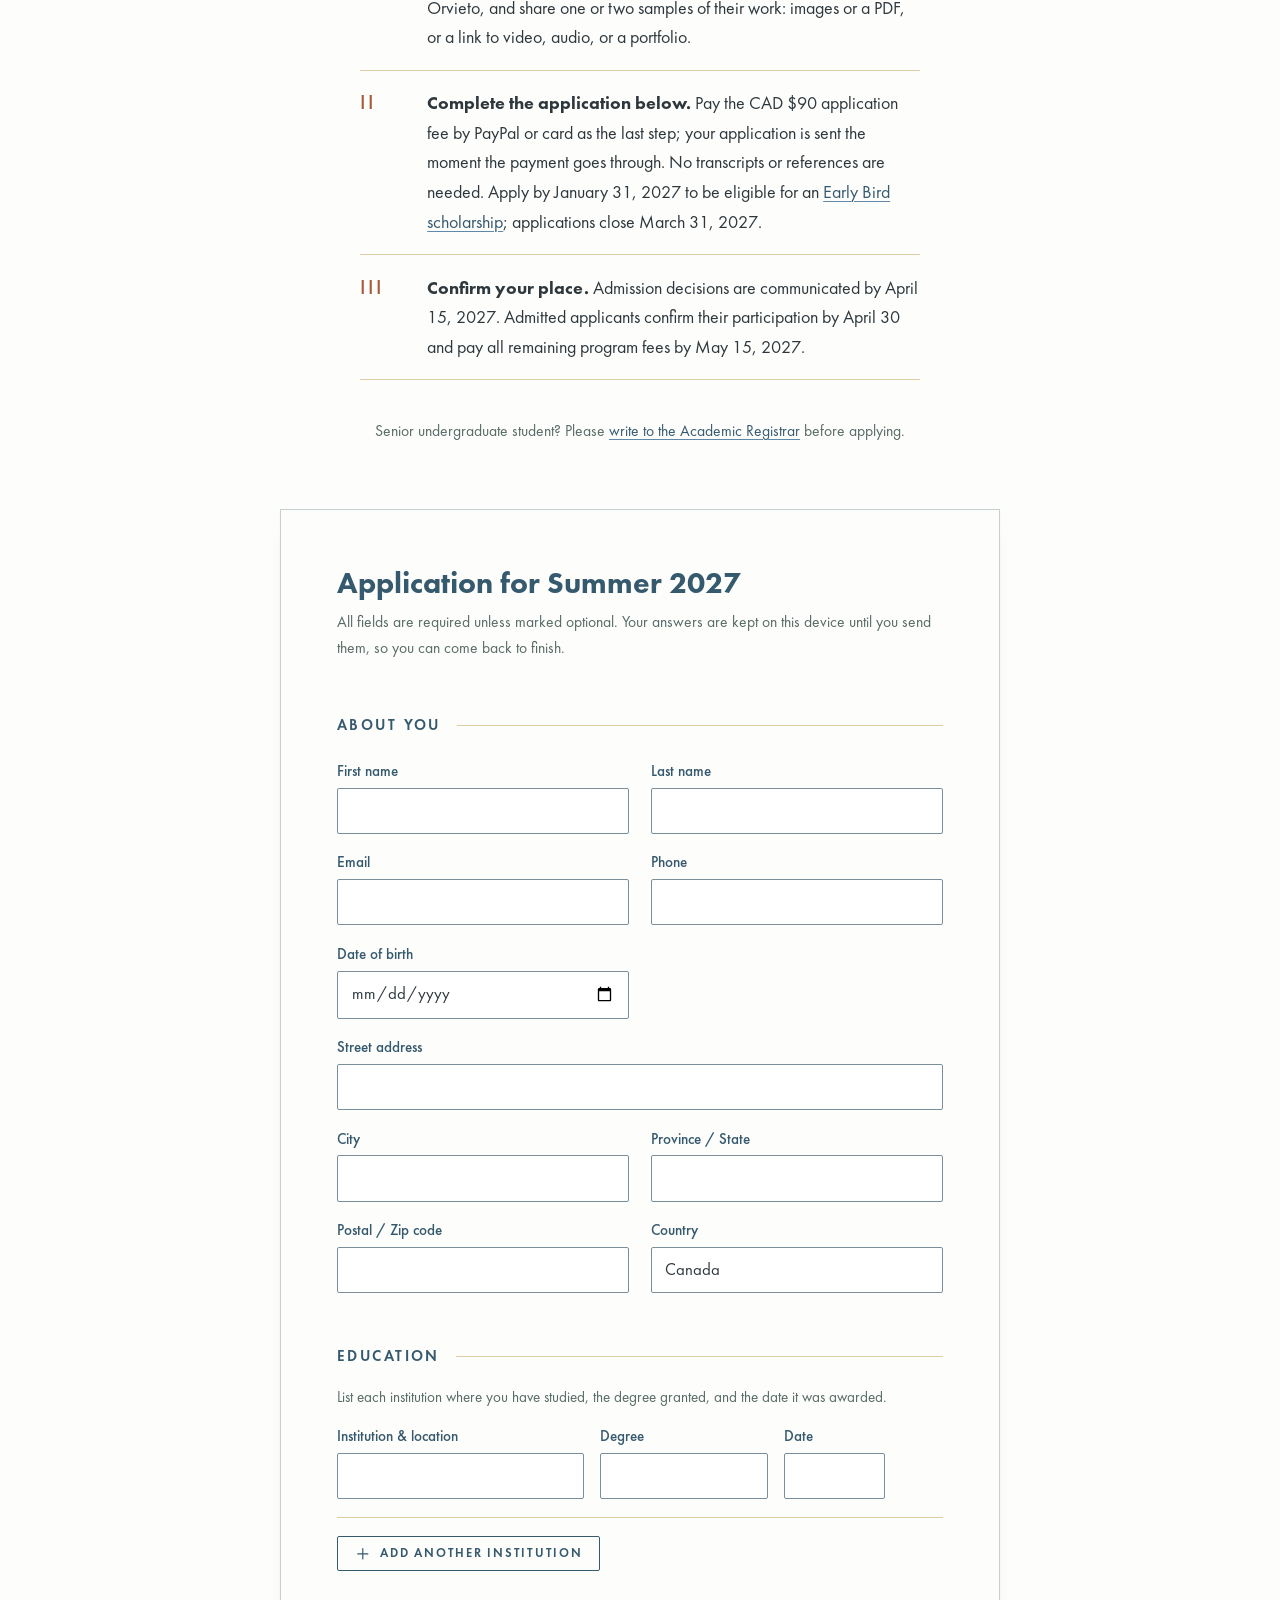
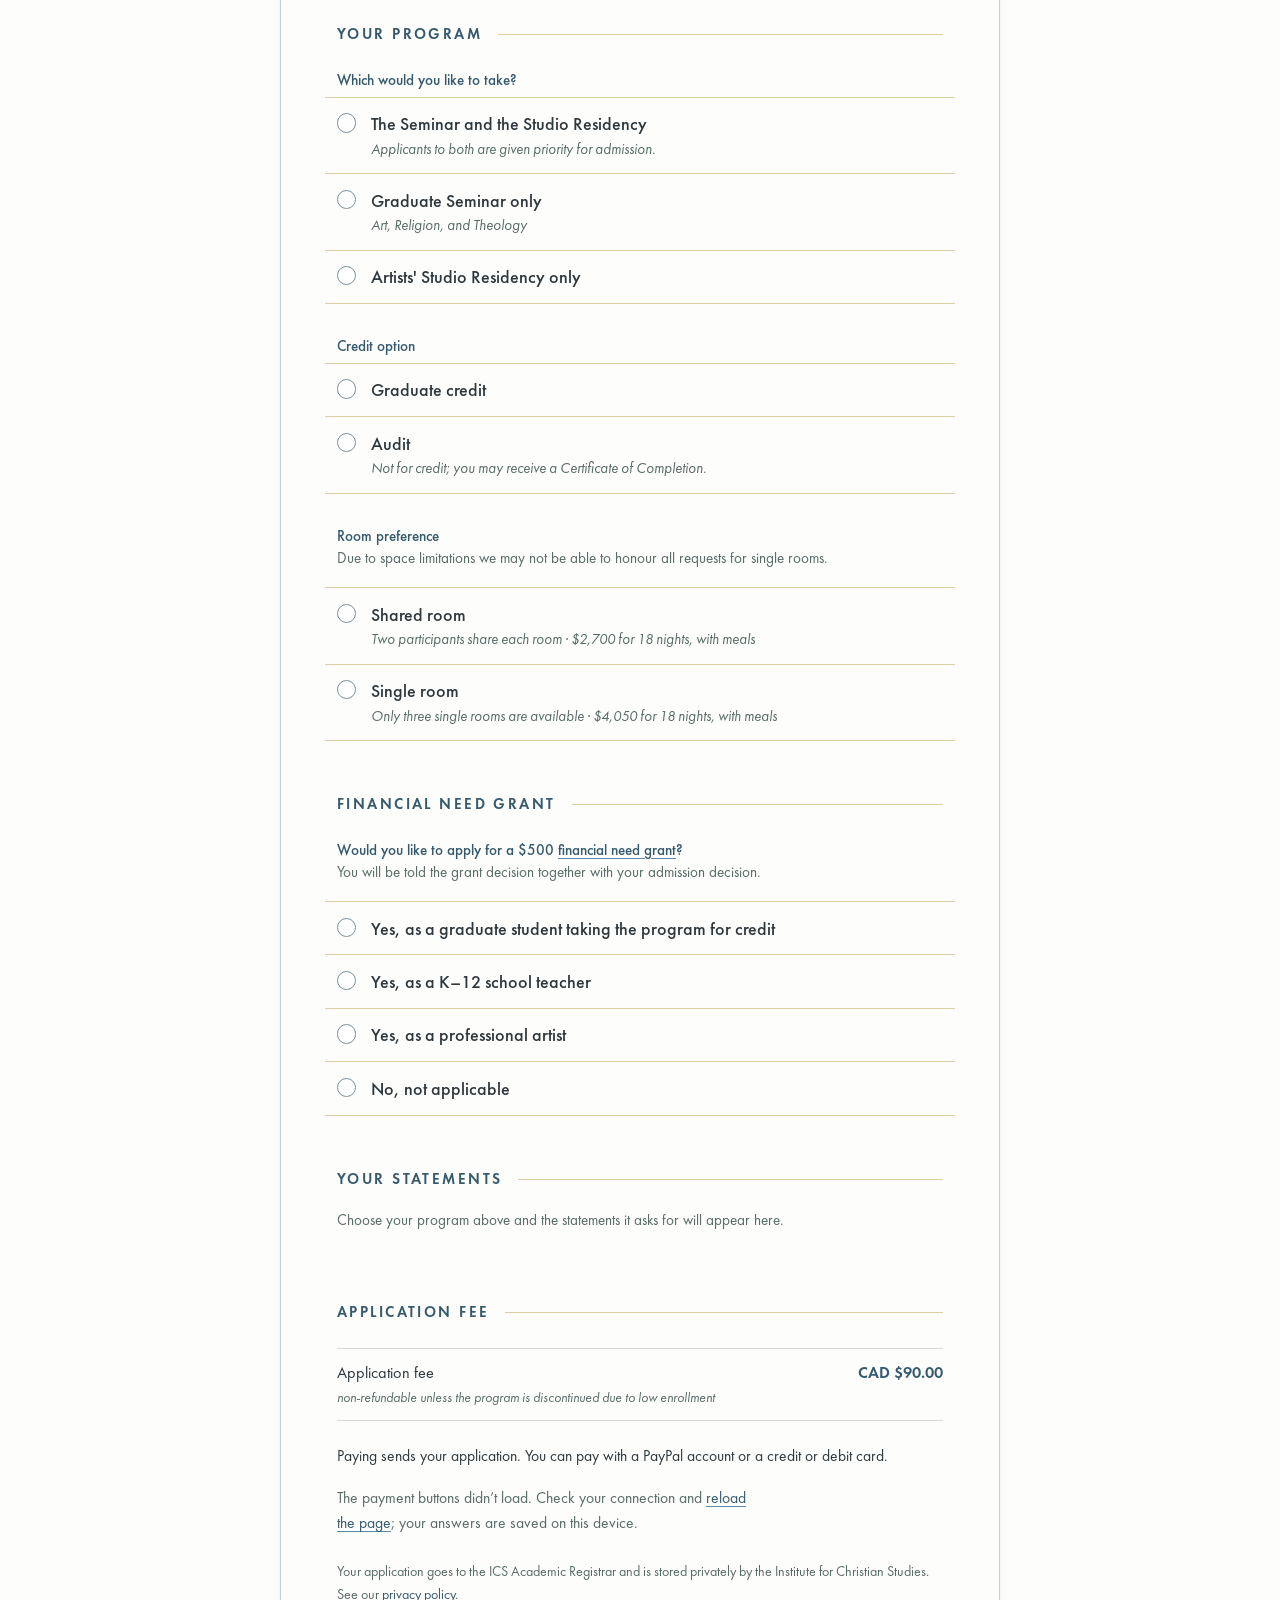
==== commit 070a2195: "Update David Holt's bio and open off-site links in a new tab The site is embedded in a Google Sites " ====
--- a/index.html
+++ b/index.html
@@ -183,7 +183,7 @@
         <img src="assets/david-holt.jpg" alt="Portrait of David Holt" width="401" height="401" loading="lazy">
         <h3>David Holt</h3>
         <span class="role">Artists' Studio Residency Leader</span>
-        <p>David Holt was a longtime professor of art at Marymount College in Tarrytown, which later became part of Fordham University. He has retired from teaching art at Upper Canada College and is a member of Gallery 1313, an artists' collective in Toronto.</p>
+        <p>A graduate of the Accademia di Belle Arti di Firenze, David Holt has special interests in Italian art and world religions. He has had many exhibitions in the USA and Canada, a painting grant from the Ludwig Vogelstein Foundation, and a residency at the Ragdale Foundation. David Holt was a longtime professor of art at Marymount College in Tarrytown, New York, which later became part of Fordham University. He has retired from teaching art at Upper Canada College and is a member of Gallery 1313, an artists' collective in Toronto.</p>
         <p class="more"><a href="https://sites.google.com/site/davidholtpaintings/" rel="external">View David's artwork</a></p>
       </div>
     </div>
@@ -702,5 +702,6 @@
   }
 </script>
 <script src="application.js" defer></script>
+<script src="extlinks.js"></script>
 </body>
 </html>
